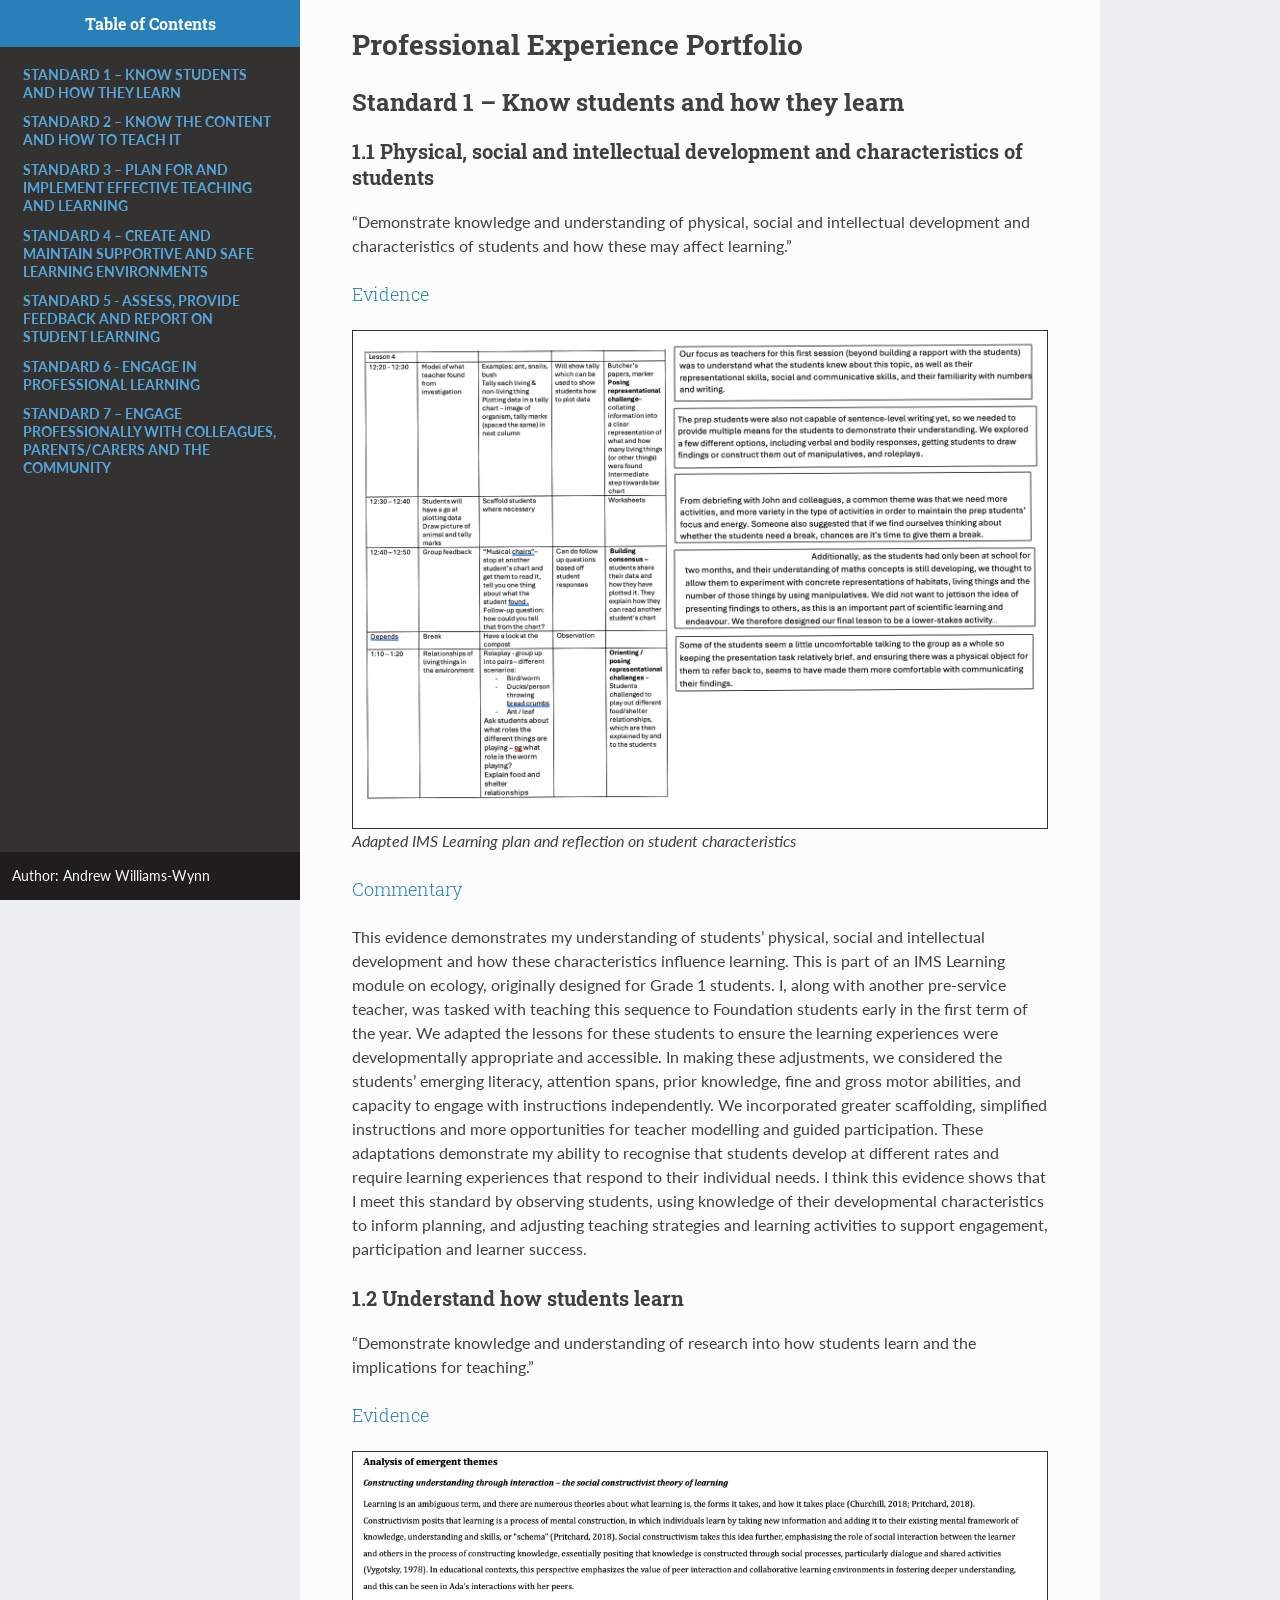
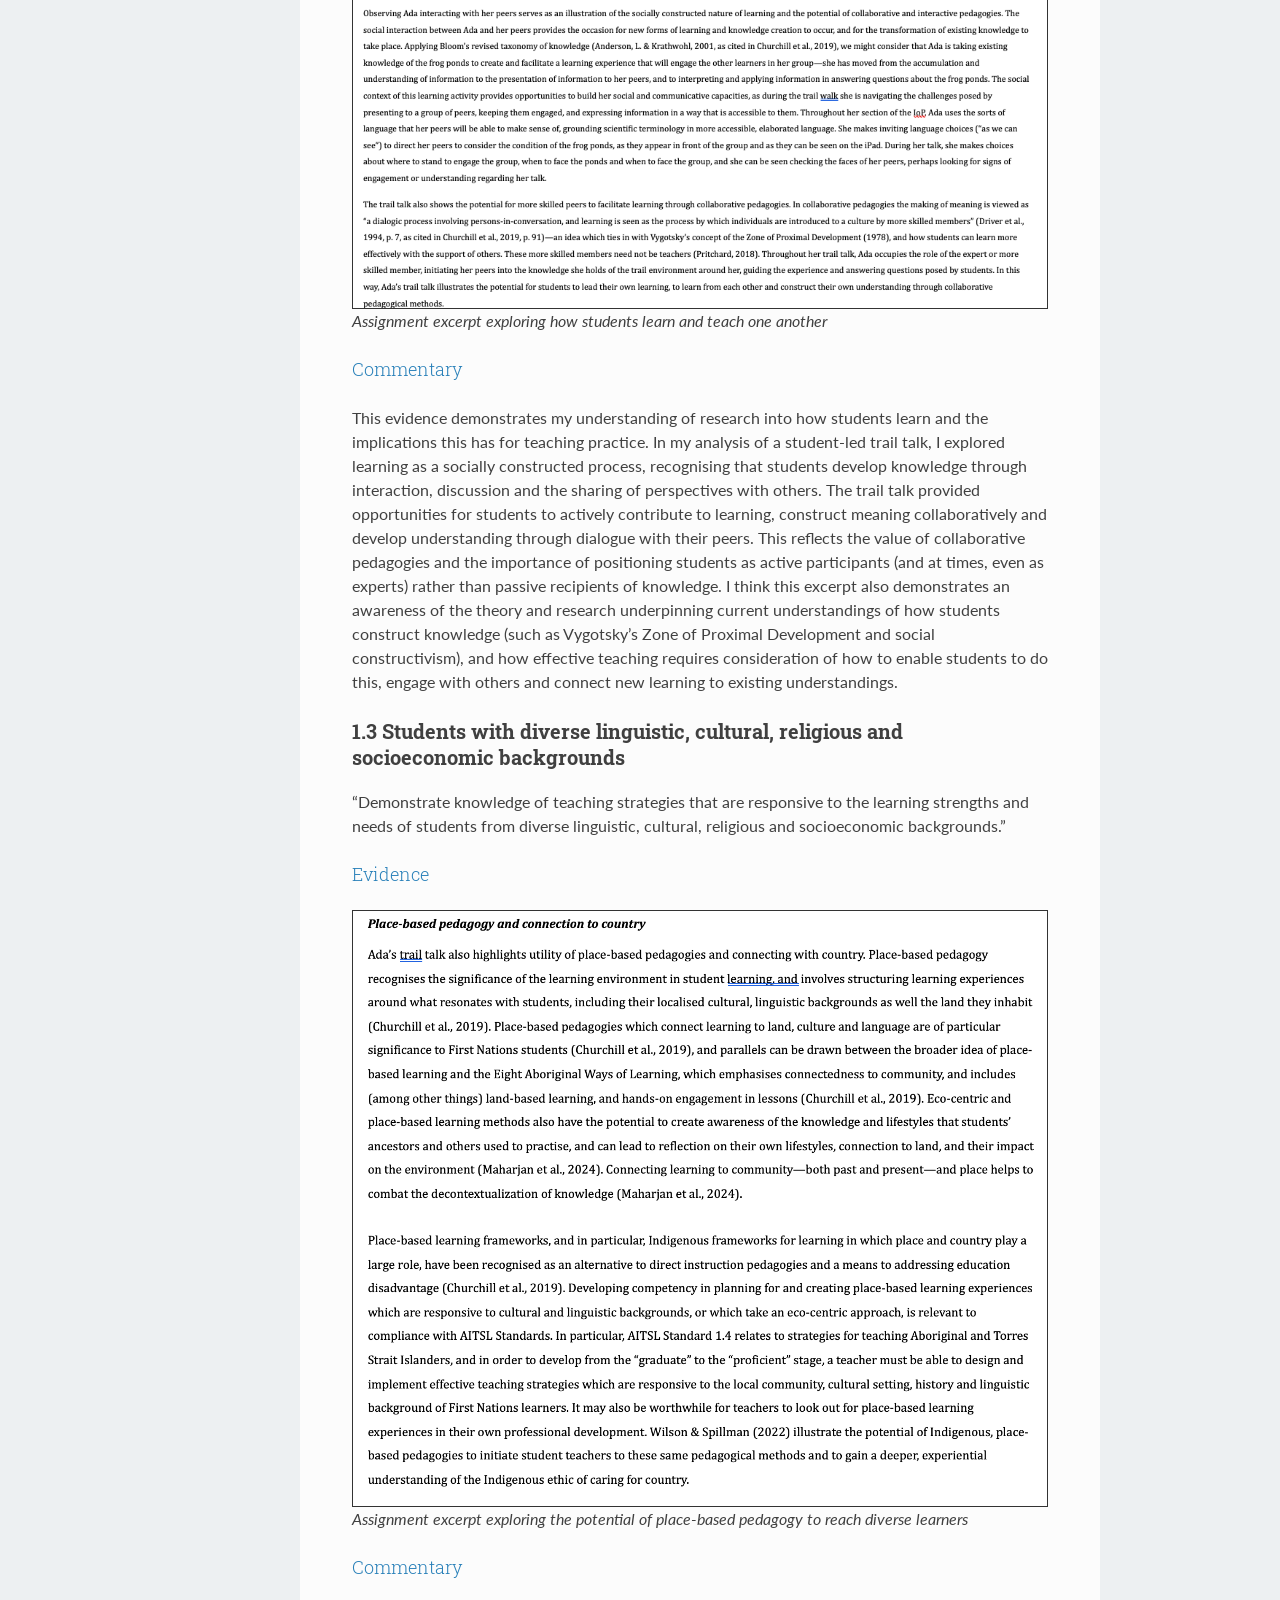
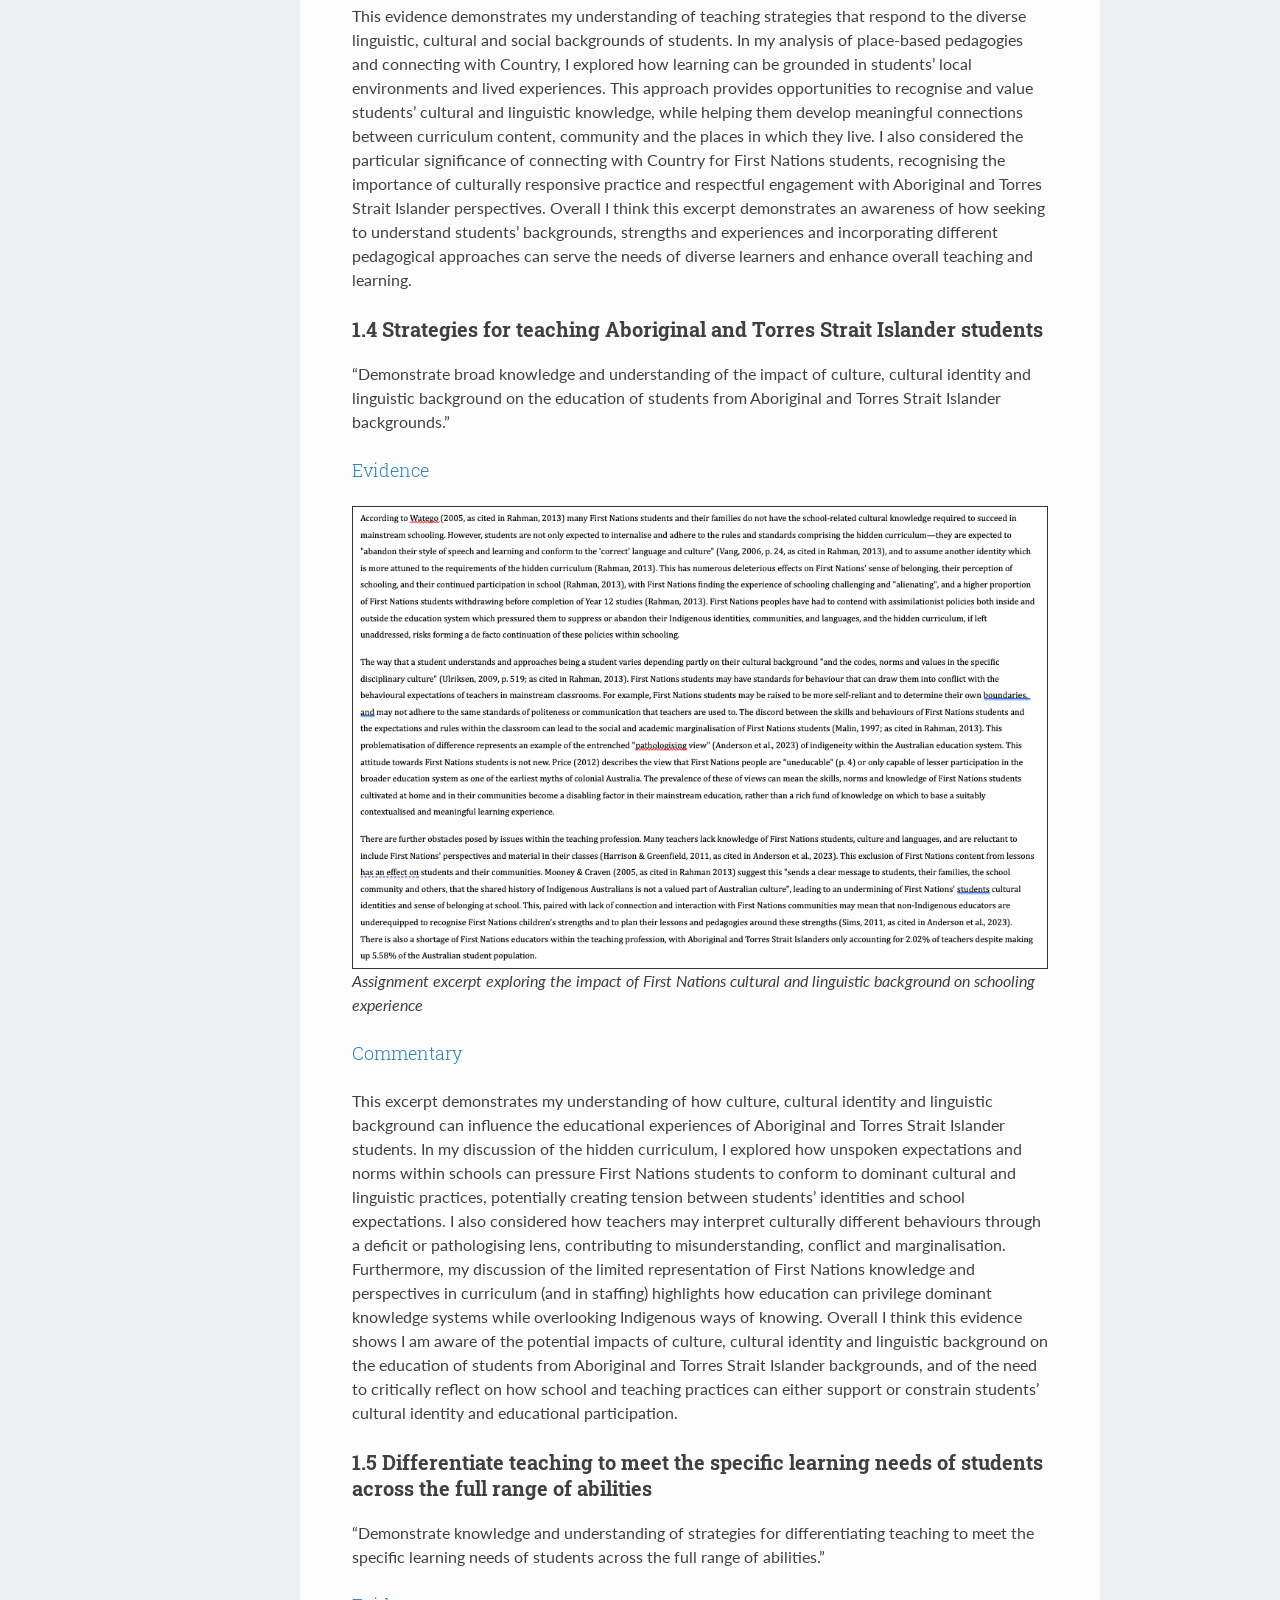
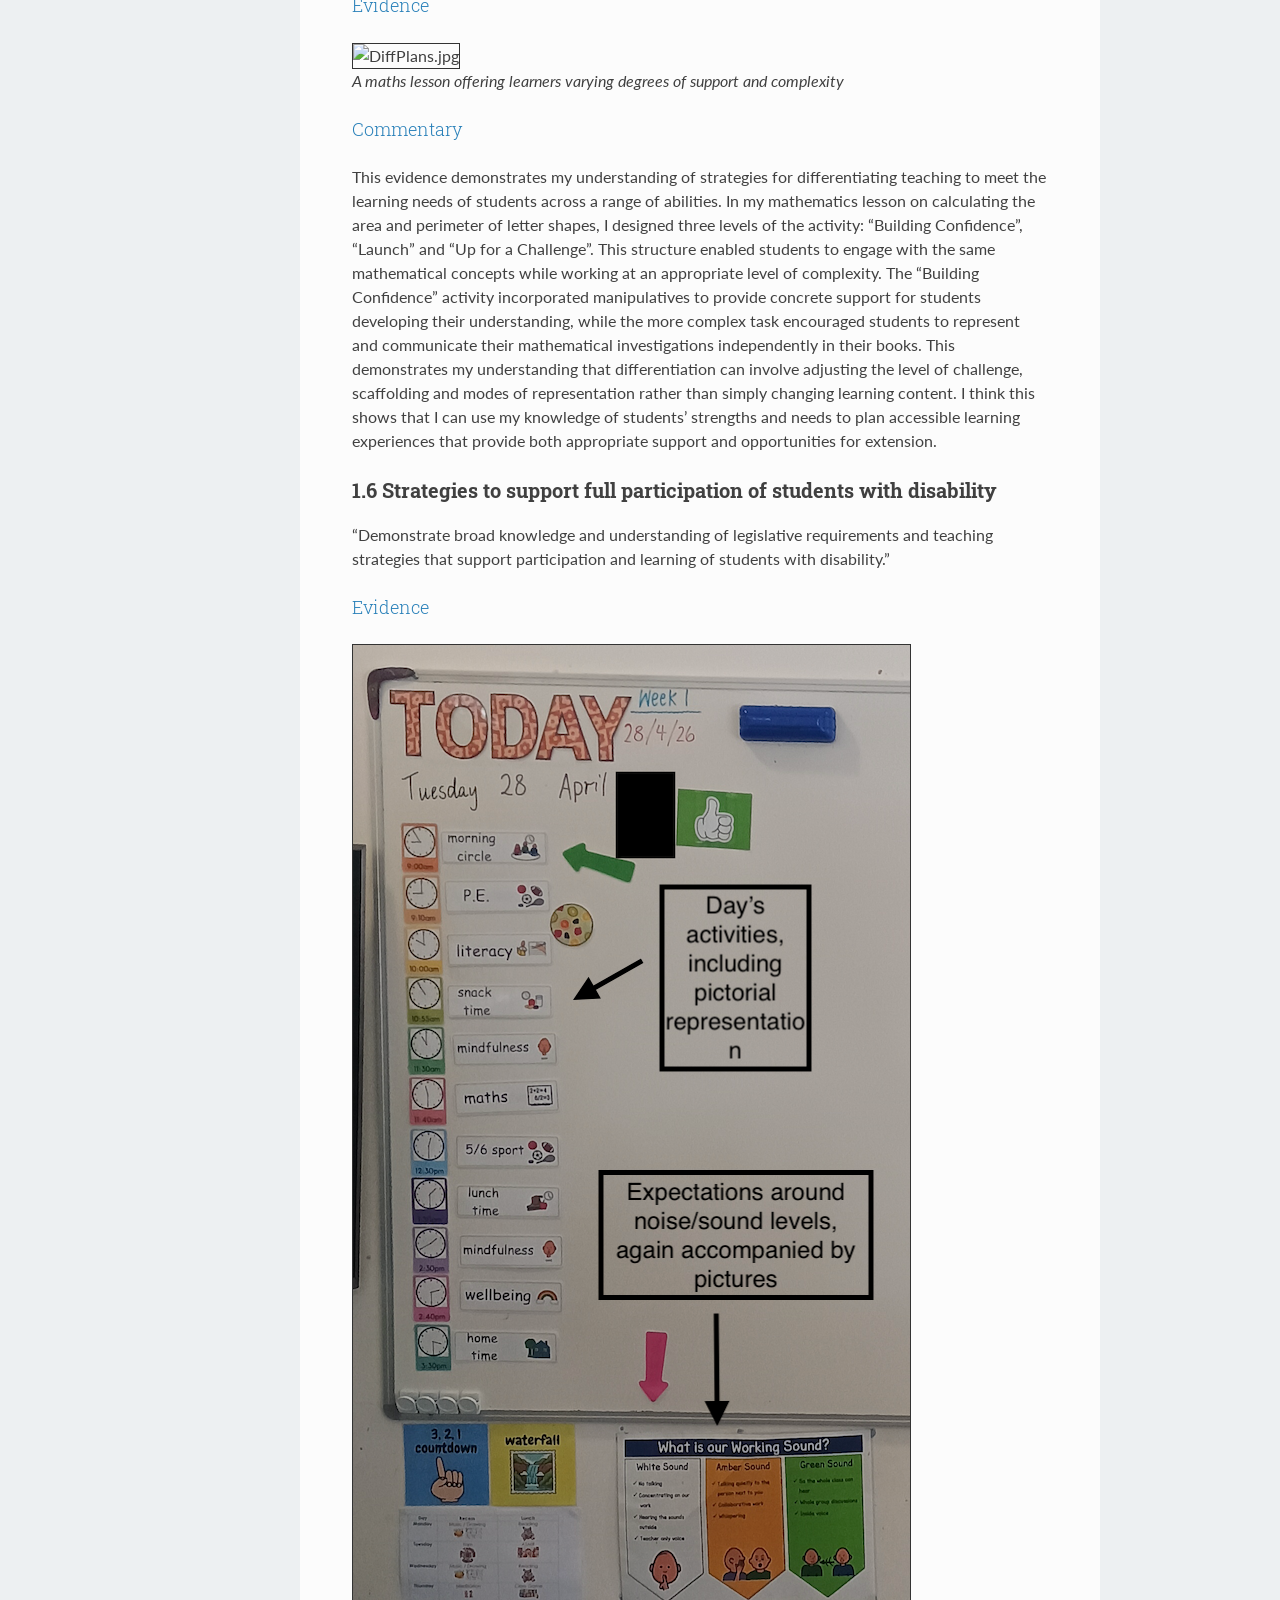
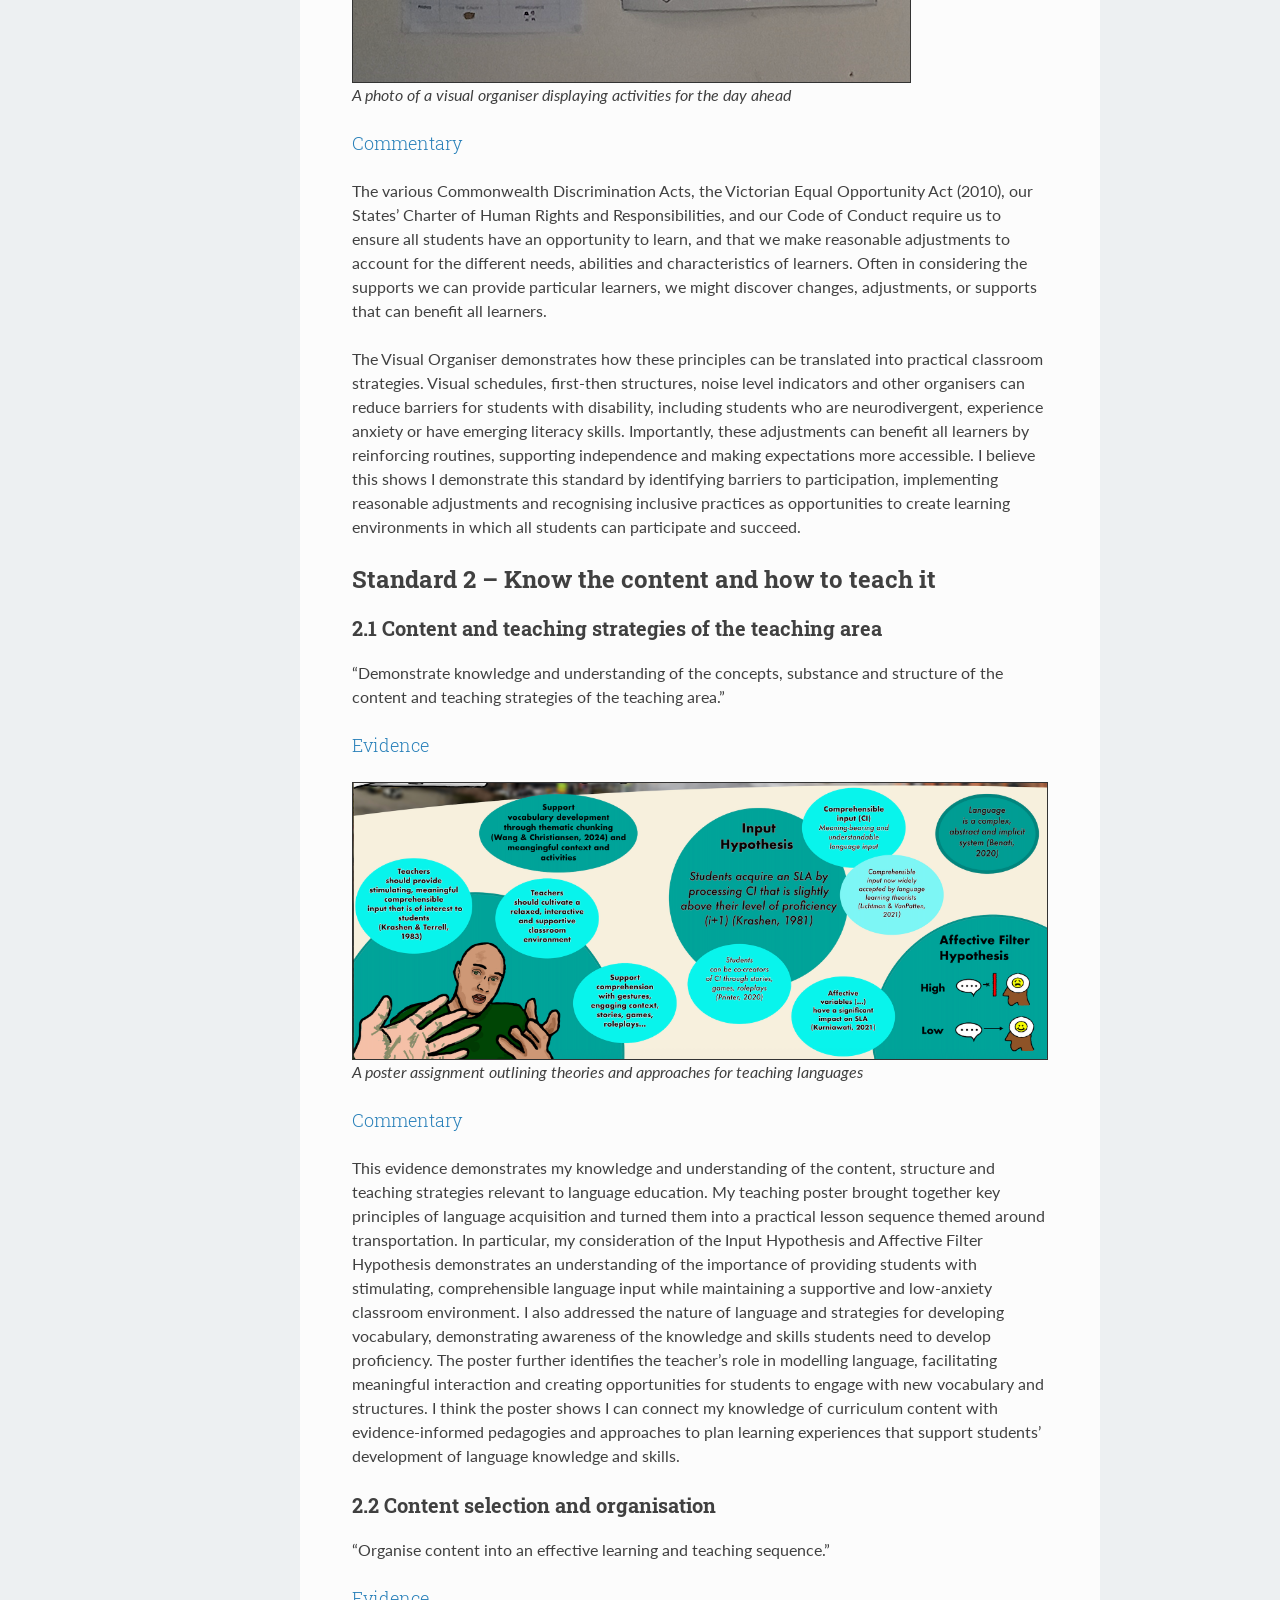
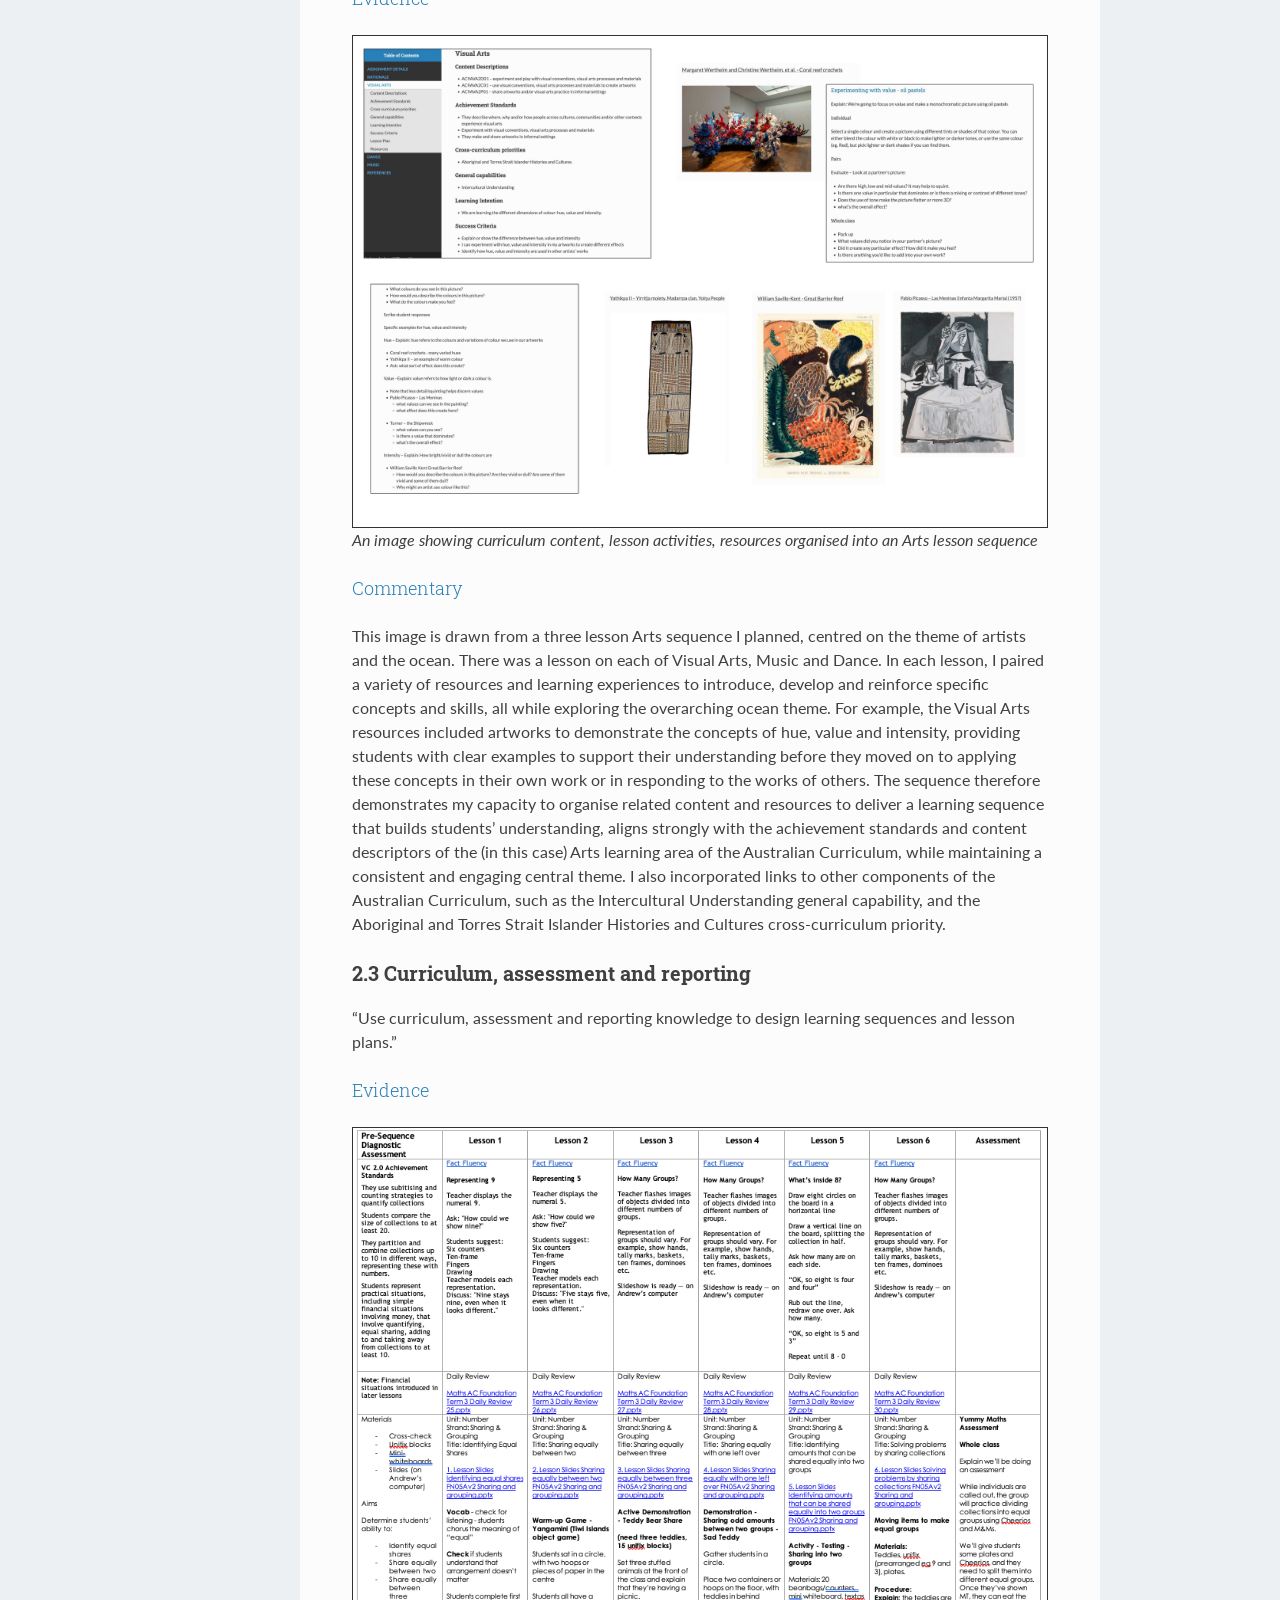
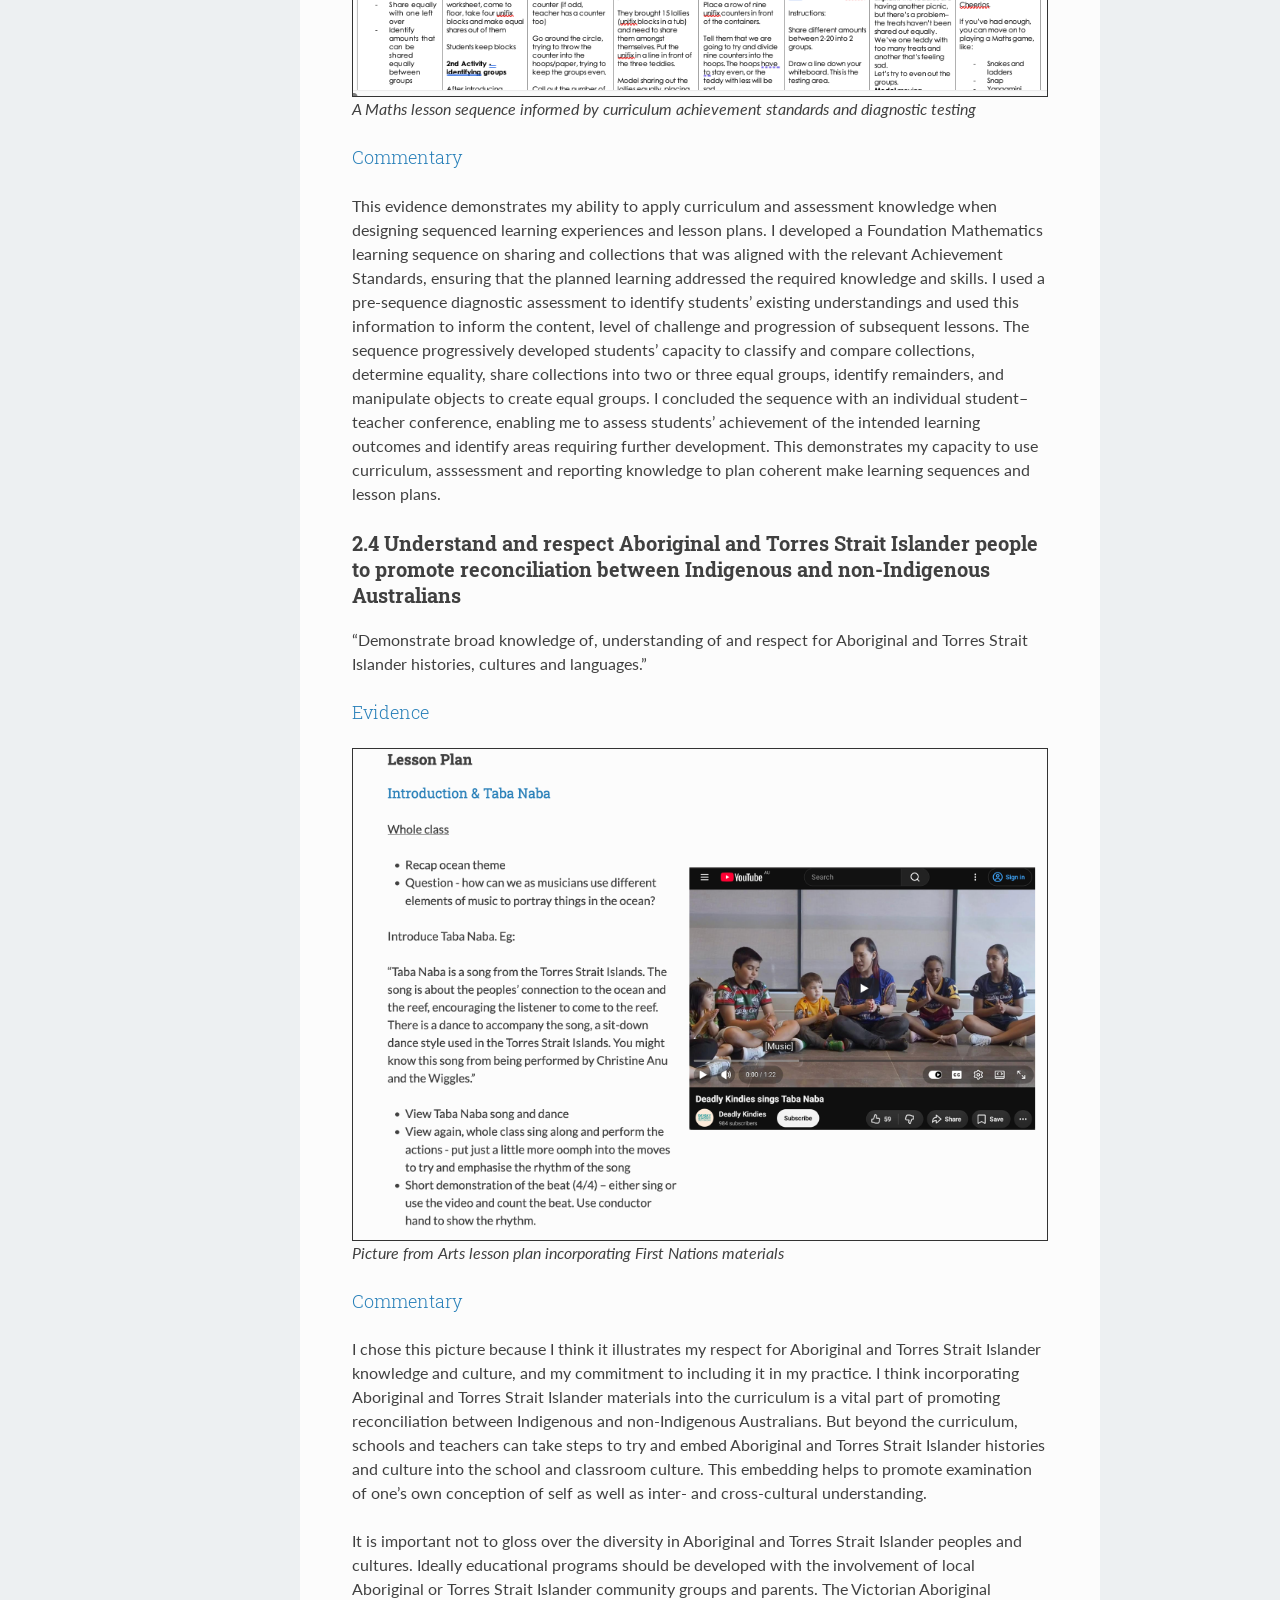
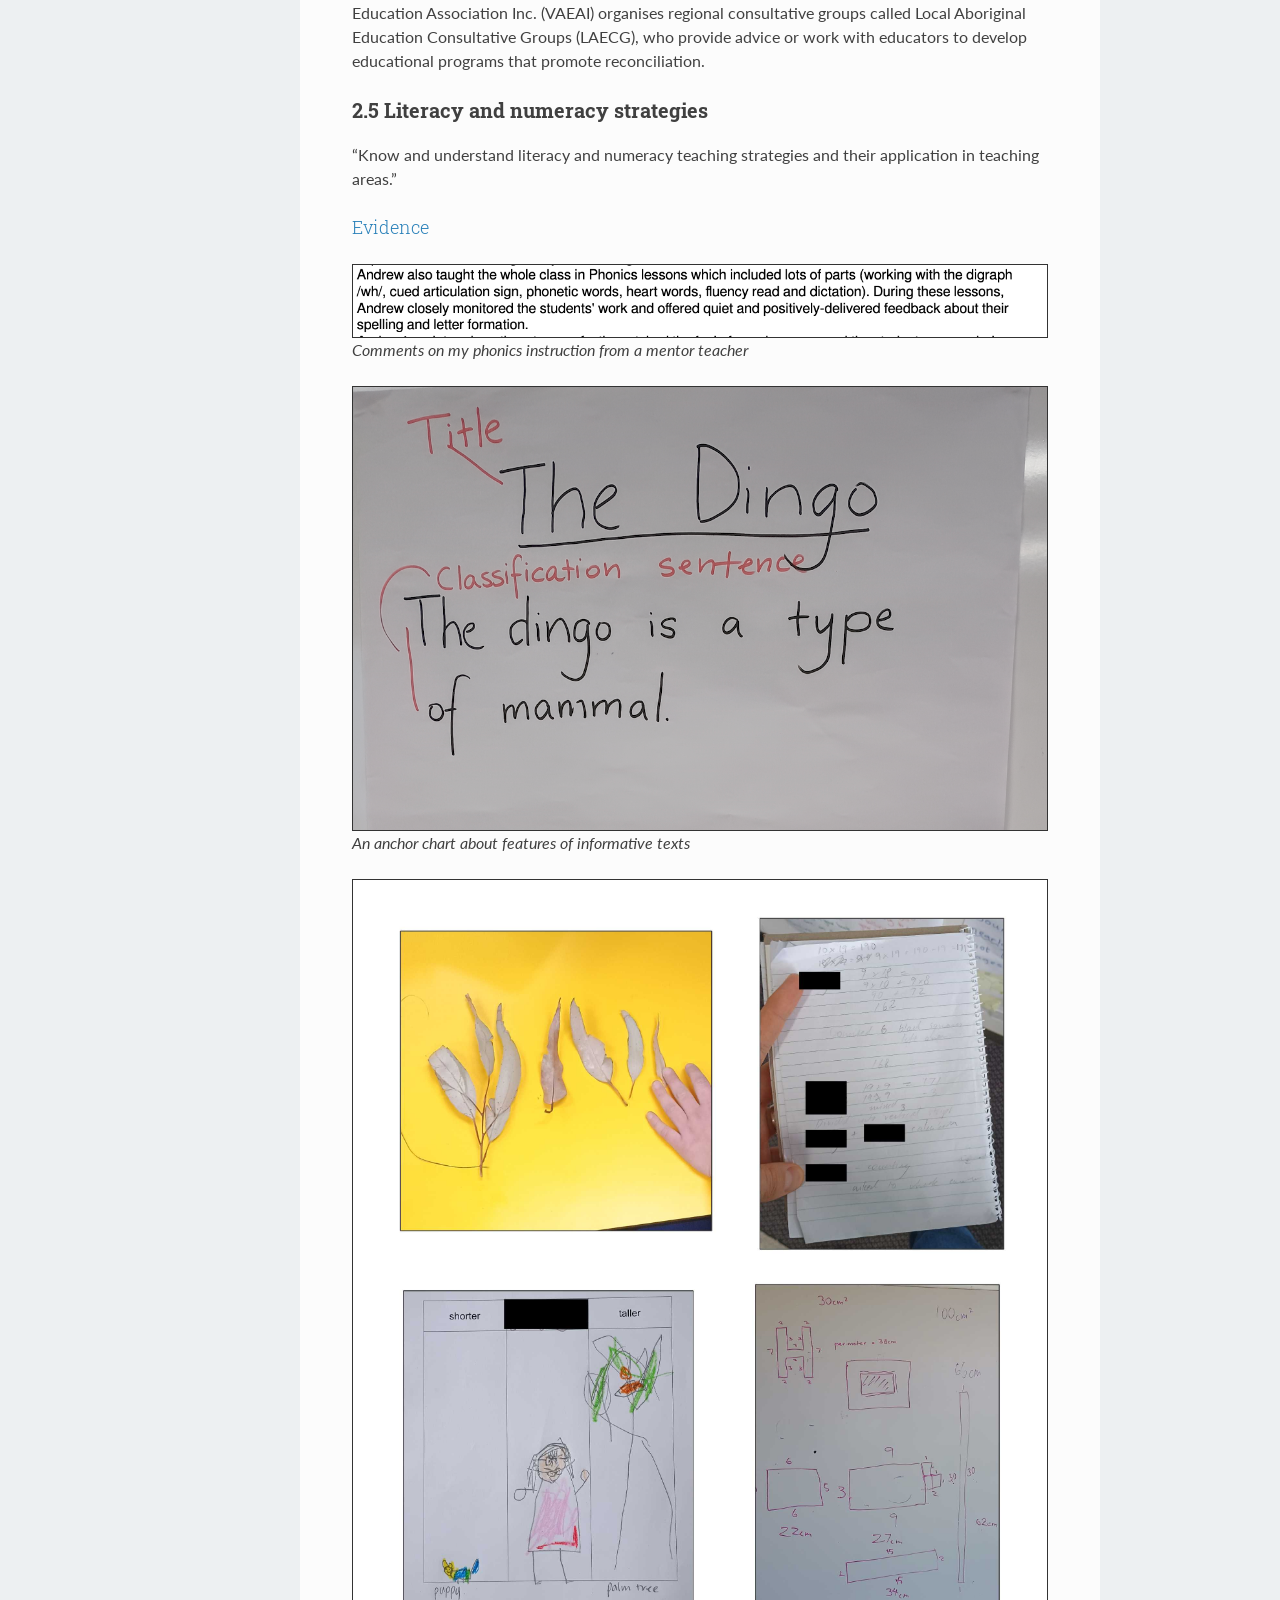
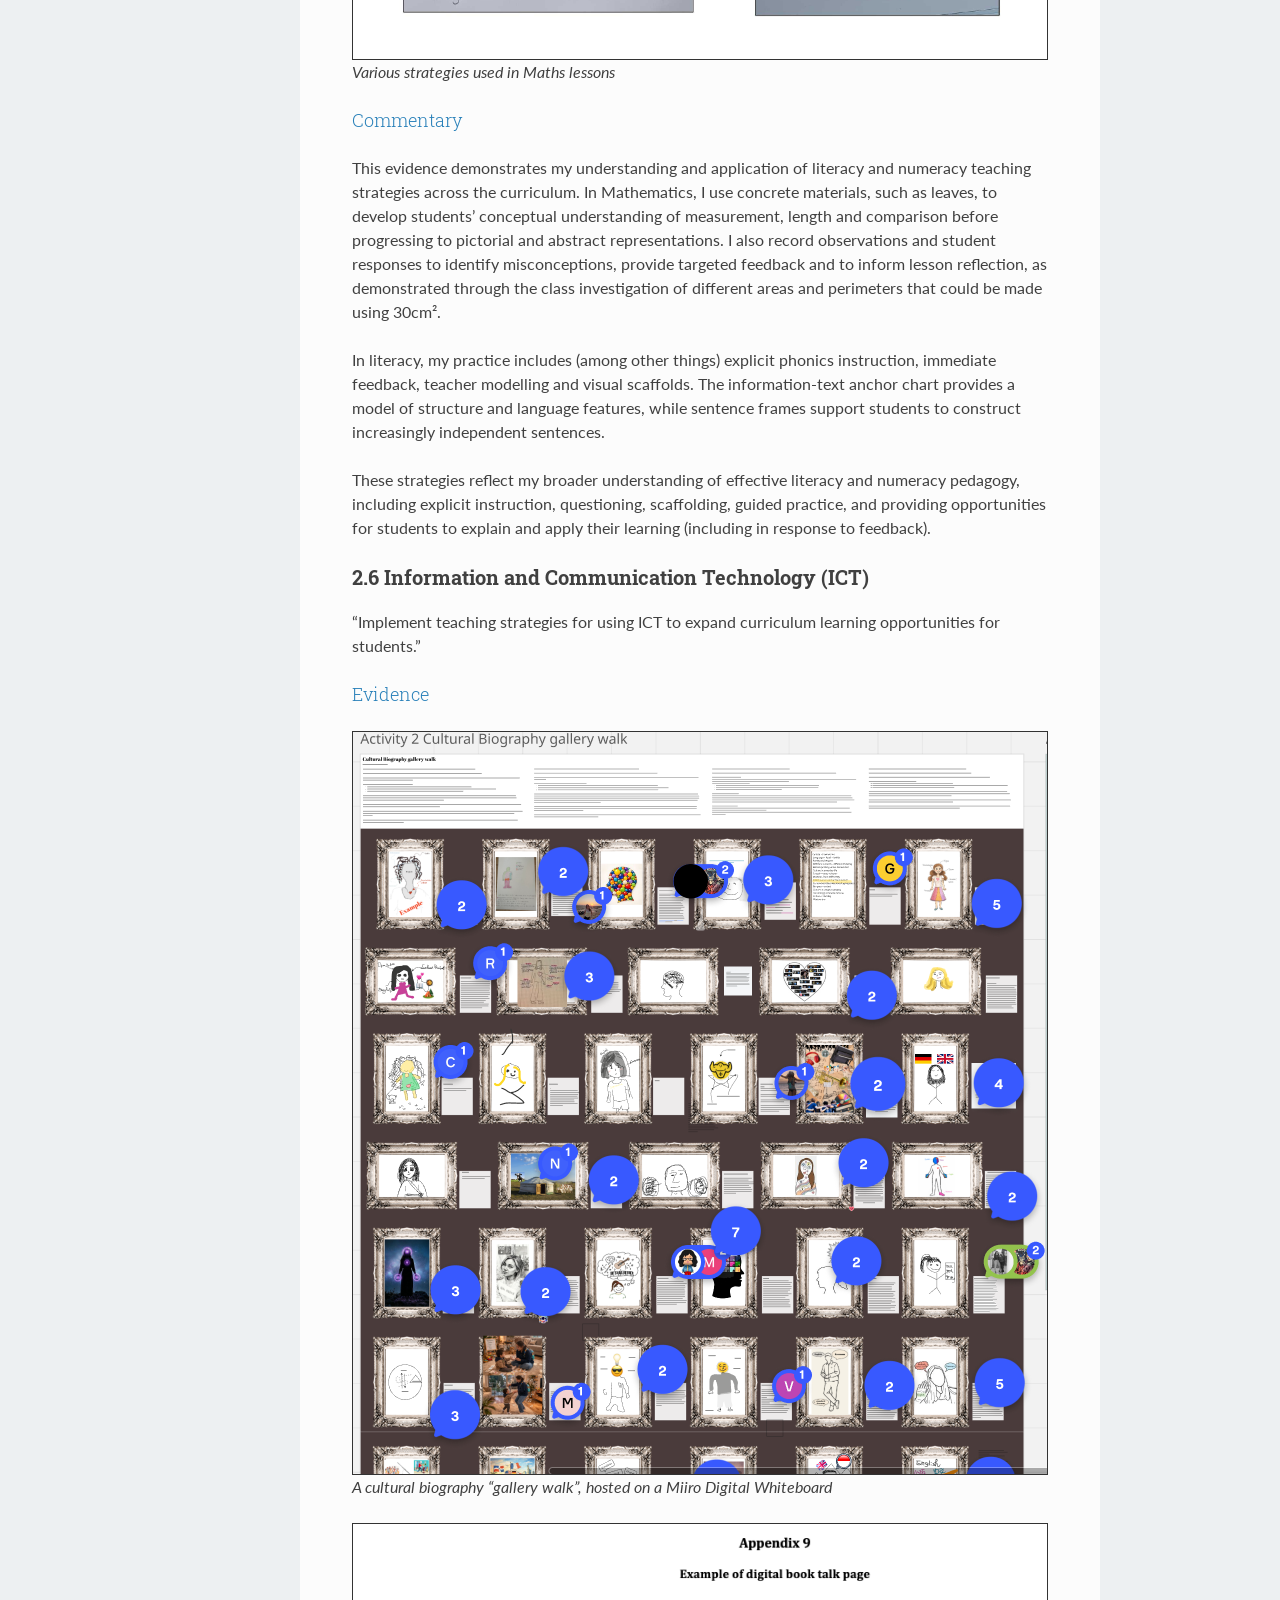
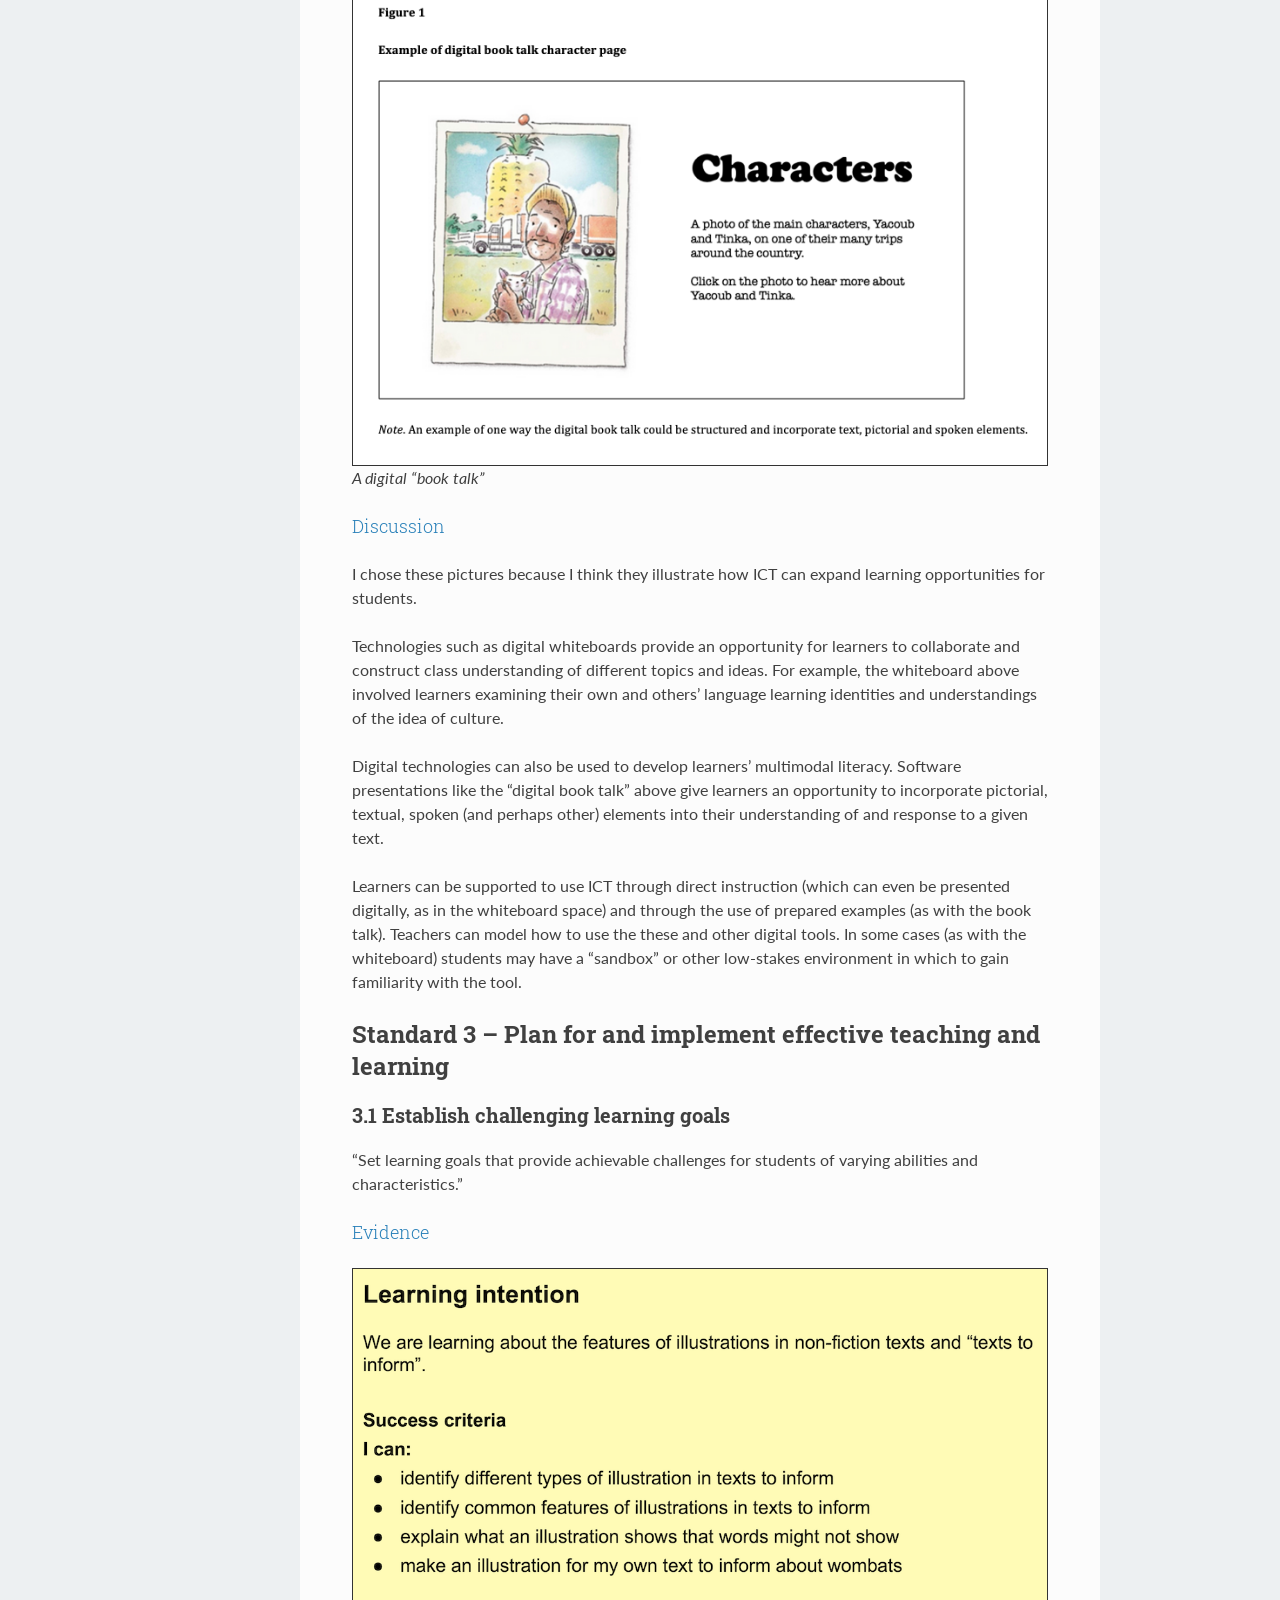
==== index.html @ 96b0fe31 "changed filename" ====
<?xml version="1.0" encoding="utf-8"?>
<!DOCTYPE html PUBLIC "-//W3C//DTD XHTML 1.0 Strict//EN"
"http://www.w3.org/TR/xhtml1/DTD/xhtml1-strict.dtd">
<html xmlns="http://www.w3.org/1999/xhtml" lang="en" xml:lang="en">
<head>
<meta http-equiv="Content-Type" content="text/html;charset=utf-8" />
<meta name="viewport" content="width=device-width, initial-scale=1" />
<title>Professional Experience Portfolio</title>
<meta name="author" content="Andrew Williams-Wynn" />
<meta name="generator" content="Org Mode" />
<link rel="stylesheet" type="text/css" href="src/readtheorg/css/htmlize.css"/>
<link rel="stylesheet" type="text/css" href="src/readtheorg/css/readtheorg.css"/>
<link rel="stylesheet" type="text/css" href="src/readtheorg/css/code-copy.css"/>
<link rel="stylesheet" type="text/css" href="src/readtheorg/css/search.css"/>
<script type="text/javascript" src="src/vendor/jquery/jquery.min.js"></script>
<script type="text/javascript" src="src/vendor/bootstrap/bootstrap.min.js"></script>
<script type="text/javascript" src="src/vendor/stickytableheaders/jquery.stickytableheaders.min.js"></script>
<script type="text/javascript" src="src/readtheorg/js/search.js"></script>
<script type="text/javascript" src="src/readtheorg/js/readtheorg.js"></script>
<script type="text/javascript" src="src/readtheorg/js/code-copy.js"></script>
<script type="text/javascript">disableSearch();</script>
</head>
<body>
<div id="content" class="content">
<h1 class="title">Professional Experience Portfolio</h1>
<div id="table-of-contents" role="doc-toc">
<h2>Table of Contents</h2>
<div id="text-table-of-contents" role="doc-toc">
<ul>
<li><a href="#orgc1bf83b">Standard 1 – Know students and how they learn</a>
<ul>
<li><a href="#org191ee2a">1.1 Physical, social and intellectual development and characteristics of students</a></li>
<li><a href="#org1967bbd">1.2 Understand how students learn</a></li>
<li><a href="#org00cbbbc">1.3 Students with diverse linguistic, cultural, religious and socioeconomic backgrounds</a></li>
<li><a href="#org1733e43">1.4 Strategies for teaching Aboriginal and Torres Strait Islander students</a></li>
<li><a href="#org6bfb6b2">1.5 Differentiate teaching to meet the specific learning needs of students across the full range of abilities</a></li>
<li><a href="#org41b0c42">1.6 Strategies to support full participation of students with disability</a></li>
</ul>
</li>
<li><a href="#orgf274f26">Standard 2 – Know the content and how to teach it</a>
<ul>
<li><a href="#org77b0dc2">2.1 Content and teaching strategies of the teaching area</a></li>
<li><a href="#orgd78985e">2.2 Content selection and organisation</a></li>
<li><a href="#org642834e">2.3 Curriculum, assessment and reporting</a></li>
<li><a href="#org9c82bce">2.4 Understand and respect Aboriginal and Torres Strait Islander people to promote reconciliation between Indigenous and non-Indigenous Australians</a></li>
<li><a href="#orgece99ea">2.5 Literacy and numeracy strategies</a></li>
<li><a href="#org8c730c0">2.6 Information and Communication Technology (ICT)</a></li>
</ul>
</li>
<li><a href="#org57d5982">Standard 3 – Plan for and implement effective teaching and learning</a>
<ul>
<li><a href="#org65e0a10">3.1 Establish challenging learning goals</a></li>
<li><a href="#orgfebe15e">3.2 Plan, structure and sequence learning programs</a></li>
<li><a href="#org8569492">3.3 Use teaching strategies</a></li>
<li><a href="#org0e9b5ae">3.4 Select and use resources</a></li>
<li><a href="#org3655163">3.5 Use Effective Classroom Communication</a></li>
<li><a href="#org79078f5">3.6 Evaluate and improve teaching programs</a></li>
<li><a href="#org9d0b3a8">3.7 Engage parents / carers in the educative process</a></li>
</ul>
</li>
<li><a href="#orga577773">Standard 4 – Create and maintain supportive and safe learning environments</a>
<ul>
<li><a href="#org94e39f7">4.1 Support student participation</a></li>
<li><a href="#orgd9459c2">4.2 Manage classroom activities</a></li>
<li><a href="#orga4c3611">4.3 Manage Challenging Behaviour</a></li>
<li><a href="#org1962571">4.4 Maintain Student Safety</a></li>
<li><a href="#org3228c6b">4.5 Use ICT safely, responsibly and ethically</a></li>
</ul>
</li>
<li><a href="#orgba0771a">Standard 5 - Assess, provide feedback and report on student learning</a>
<ul>
<li><a href="#orge1ee8bf">5.1 Assess student learning</a></li>
<li><a href="#org96547f2">5.2 Provide feedback to students on their learning</a></li>
<li><a href="#org478662a">5.3 Make consistent and comparable judgements</a></li>
<li><a href="#org5f740a4">5.4 Interpret student data</a></li>
<li><a href="#org3cdd815">5.5 Report on student achievement</a></li>
</ul>
</li>
<li><a href="#org833bcbb">Standard 6 - Engage in professional learning</a>
<ul>
<li><a href="#orga71918e">6.1 Identify and plan professional learning needs</a></li>
<li><a href="#org47d3413">6.2 Engage in professional learning and improve practice</a></li>
<li><a href="#org201cdc3">6.3 Engage with colleagues and improve practice</a></li>
<li><a href="#org3c7843a">6.4 Apply professional learning and improve student learning</a></li>
</ul>
</li>
<li><a href="#orgd3c313b">Standard 7 – Engage professionally with colleagues, parents/carers and the community</a>
<ul>
<li><a href="#orgbf3850f">7.1 Meet professional ethics and responsibilities</a></li>
<li><a href="#org35f4173">7.2 Comply with legislative, administrative and organisational requirements</a></li>
<li><a href="#org247369e">7.3 Engage with the parents/carers</a></li>
<li><a href="#orgede5545">7.4 Engage with professional teaching networks and broader communities</a></li>
</ul>
</li>
</ul>
</div>
</div>
<div id="outline-container-orgc1bf83b" class="outline-2">
<h2 id="orgc1bf83b">Standard 1 – Know students and how they learn</h2>
<div class="outline-text-2" id="text-orgc1bf83b">
</div>
<div id="outline-container-org191ee2a" class="outline-3">
<h3 id="org191ee2a">1.1 Physical, social and intellectual development and characteristics of students</h3>
<div class="outline-text-3" id="text-org191ee2a">
<p>
&ldquo;Demonstrate knowledge and understanding of physical, social and intellectual development and characteristics of students and how these may affect learning.&rdquo;
</p>
</div>
<div id="outline-container-org97ee41a" class="outline-4">
<h4 id="org97ee41a">Evidence</h4>
<div class="outline-text-4" id="text-org97ee41a">
<p>
<img src="./Assets/IMSLearning.png" alt="IMSLearning.png" /> <br />
<i>Adapted IMS Learning plan and reflection on student characteristics</i>
</p>
</div>
</div>
<div id="outline-container-org9db62d1" class="outline-4">
<h4 id="org9db62d1">Commentary</h4>
<div class="outline-text-4" id="text-org9db62d1">
<p>
This evidence demonstrates my understanding of students’ physical, social and intellectual development and how these characteristics influence learning. This is part of an IMS Learning module on ecology, originally designed for Grade 1 students. I, along with another pre-service teacher, was tasked with teaching this sequence to Foundation students early in the first term of the year. We adapted the lessons for these students to ensure the learning experiences were developmentally appropriate and accessible. In making these adjustments, we considered the students’ emerging literacy, attention spans, prior knowledge, fine and gross motor abilities, and capacity to engage with instructions independently. We incorporated greater scaffolding, simplified instructions and more opportunities for teacher modelling and guided participation. These adaptations demonstrate my ability to recognise that students develop at different rates and require learning experiences that respond to their individual needs. I think this evidence shows that I meet this standard by observing students, using knowledge of their developmental characteristics to inform planning, and adjusting teaching strategies and learning activities to support engagement, participation and learner success.
</p>
</div>
</div>
</div>
<div id="outline-container-org1967bbd" class="outline-3">
<h3 id="org1967bbd">1.2 Understand how students learn</h3>
<div class="outline-text-3" id="text-org1967bbd">
<p>
&ldquo;Demonstrate knowledge and understanding of research into how students learn and the implications for teaching.&rdquo;
</p>
</div>
<div id="outline-container-orgc4c9a0c" class="outline-4">
<h4 id="orgc4c9a0c">Evidence</h4>
<div class="outline-text-4" id="text-orgc4c9a0c">
<p>
<img src="./Assets/HowStudentsLearn2.png" alt="HowStudentsLearn2.png" /> <br />
<i>Assignment excerpt exploring how students learn and teach one another</i>
</p>
</div>
</div>
<div id="outline-container-org586df51" class="outline-4">
<h4 id="org586df51">Commentary</h4>
<div class="outline-text-4" id="text-org586df51">
<p>
This evidence demonstrates my understanding of research into how students learn and the implications this has for teaching practice. In my analysis of a student-led trail talk, I explored learning as a socially constructed process, recognising that students develop knowledge through interaction, discussion and the sharing of perspectives with others. The trail talk provided opportunities for students to actively contribute to learning, construct meaning collaboratively and develop understanding through dialogue with their peers. This reflects the value of collaborative pedagogies and the importance of positioning students as active participants (and at times, even as experts) rather than passive recipients of knowledge. I think this excerpt also demonstrates an awareness of the theory and research underpinning current understandings of how students construct knowledge (such as Vygotsky&rsquo;s Zone of Proximal Development and social constructivism), and how effective teaching requires consideration of how to enable students to do this, engage with others and connect new learning to existing understandings.
</p>
</div>
</div>
</div>
<div id="outline-container-org00cbbbc" class="outline-3">
<h3 id="org00cbbbc">1.3 Students with diverse linguistic, cultural, religious and socioeconomic backgrounds</h3>
<div class="outline-text-3" id="text-org00cbbbc">
<p>
&ldquo;Demonstrate knowledge of teaching strategies that are responsive to the learning strengths and needs of students from diverse linguistic, cultural, religious and socioeconomic backgrounds.&rdquo;
</p>
</div>
<div id="outline-container-org6e66144" class="outline-4">
<h4 id="org6e66144">Evidence</h4>
<div class="outline-text-4" id="text-org6e66144">
<p>
<img src="./Assets/PlaceBasedPedagogies.png" alt="PlaceBasedPedagogies.png" /> <br />
<i>Assignment excerpt exploring the potential of place-based pedagogy to reach diverse learners</i>
</p>
</div>
</div>
<div id="outline-container-org4e4384d" class="outline-4">
<h4 id="org4e4384d">Commentary</h4>
<div class="outline-text-4" id="text-org4e4384d">
<p>
This evidence demonstrates my understanding of teaching strategies that respond to the diverse linguistic, cultural and social backgrounds of students. In my analysis of place-based pedagogies and connecting with Country, I explored how learning can be grounded in students’ local environments and lived experiences. This approach provides opportunities to recognise and value students’ cultural and linguistic knowledge, while helping them develop meaningful connections between curriculum content, community and the places in which they live. I also considered the particular significance of connecting with Country for First Nations students, recognising the importance of culturally responsive practice and respectful engagement with Aboriginal and Torres Strait Islander perspectives. Overall I think this excerpt demonstrates an awareness of how seeking to understand students’ backgrounds, strengths and experiences and incorporating different pedagogical approaches can serve the needs of diverse learners and enhance overall teaching and learning. 
</p>
</div>
</div>
</div>
<div id="outline-container-org1733e43" class="outline-3">
<h3 id="org1733e43">1.4 Strategies for teaching Aboriginal and Torres Strait Islander students</h3>
<div class="outline-text-3" id="text-org1733e43">
<p>
&ldquo;Demonstrate broad knowledge and understanding of the impact of culture, cultural identity and linguistic background on the education of students from Aboriginal and Torres Strait Islander backgrounds.&rdquo;
</p>
</div>
<div id="outline-container-orge9cbb6f" class="outline-4">
<h4 id="orge9cbb6f">Evidence</h4>
<div class="outline-text-4" id="text-orge9cbb6f">
<p>
<img src="./Assets/ImpactOfCulturesHistories.png" alt="ImpactOfCulturesHistories.png" /> <br />
<i>Assignment excerpt exploring the impact of First Nations cultural and linguistic background on schooling experience</i>
</p>
</div>
</div>
<div id="outline-container-org904fdf3" class="outline-4">
<h4 id="org904fdf3">Commentary</h4>
<div class="outline-text-4" id="text-org904fdf3">
<p>
This excerpt demonstrates my understanding of how culture, cultural identity and linguistic background can influence the educational experiences of Aboriginal and Torres Strait Islander students. In my discussion of the hidden curriculum, I explored how unspoken expectations and norms within schools can pressure First Nations students to conform to dominant cultural and linguistic practices, potentially creating tension between students’ identities and school expectations. I also considered how teachers may interpret culturally different behaviours through a deficit or pathologising lens, contributing to misunderstanding, conflict and marginalisation. Furthermore, my discussion of the limited representation of First Nations knowledge and perspectives in curriculum (and in staffing) highlights how education can privilege dominant knowledge systems while overlooking Indigenous ways of knowing. Overall I think this evidence shows I am aware of the potential impacts of culture, cultural identity and linguistic background on the education of students from Aboriginal and Torres Strait Islander backgrounds, and of the need to critically reflect on how school and teaching practices can either support or constrain students’ cultural identity and educational participation.
</p>
</div>
</div>
</div>
<div id="outline-container-org6bfb6b2" class="outline-3">
<h3 id="org6bfb6b2">1.5 Differentiate teaching to meet the specific learning needs of students across the full range of abilities</h3>
<div class="outline-text-3" id="text-org6bfb6b2">
<p>
&ldquo;Demonstrate knowledge and understanding of strategies for differentiating teaching to meet the specific learning needs of students across the full range of abilities.&rdquo;
</p>
</div>
<div id="outline-container-org155e742" class="outline-4">
<h4 id="org155e742">Evidence</h4>
<div class="outline-text-4" id="text-org155e742">
<p>
<img src="./Placement2Images/Diff/DiffPlans.jpg" alt="DiffPlans.jpg" /> <br />
<i>A maths lesson offering learners varying degrees of support and complexity</i>
</p>
</div>
</div>
<div id="outline-container-orgd4af029" class="outline-4">
<h4 id="orgd4af029">Commentary</h4>
<div class="outline-text-4" id="text-orgd4af029">
<p>
This evidence demonstrates my understanding of strategies for differentiating teaching to meet the learning needs of students across a range of abilities. In my mathematics lesson on calculating the area and perimeter of letter shapes, I designed three levels of the activity: “Building Confidence”, “Launch” and “Up for a Challenge”. This structure enabled students to engage with the same mathematical concepts while working at an appropriate level of complexity. The “Building Confidence” activity incorporated manipulatives to provide concrete support for students developing their understanding, while the more complex task encouraged students to represent and communicate their mathematical investigations independently in their books. This demonstrates my understanding that differentiation can involve adjusting the level of challenge, scaffolding and modes of representation rather than simply changing learning content. I think this shows that I can use my knowledge of students’ strengths and needs to plan accessible learning experiences that provide both appropriate support and opportunities for extension.
</p>
</div>
</div>
</div>
<div id="outline-container-org41b0c42" class="outline-3">
<h3 id="org41b0c42">1.6 Strategies to support full participation of students with disability</h3>
<div class="outline-text-3" id="text-org41b0c42">
<p>
&ldquo;Demonstrate broad knowledge and understanding of legislative requirements and teaching strategies that support participation and learning of students with disability.&rdquo;
</p>
</div>
<div id="outline-container-orga2e6d6a" class="outline-4">
<h4 id="orga2e6d6a">Evidence</h4>
<div class="outline-text-4" id="text-orga2e6d6a">
<p>
<img src="./Assets/VisualOrganiser.png" alt="VisualOrganiser.png" /> <br />
<i>A photo of a visual organiser displaying activities for the day ahead</i>
</p>
</div>
</div>
<div id="outline-container-orge97118b" class="outline-4">
<h4 id="orge97118b">Commentary</h4>
<div class="outline-text-4" id="text-orge97118b">
<p>
The various Commonwealth Discrimination Acts, the Victorian Equal Opportunity Act (2010), our States&rsquo; Charter of Human Rights and Responsibilities, and our Code of Conduct require us to ensure all students have an opportunity to learn, and that we make reasonable adjustments to account for the different needs, abilities and characteristics of learners. Often in considering the supports we can provide particular learners, we might discover changes, adjustments, or supports that can benefit all learners.
</p>

<p>
The Visual Organiser demonstrates how these principles can be translated into practical classroom strategies. Visual schedules, first-then structures, noise level indicators and other organisers can reduce barriers for students with disability, including students who are neurodivergent, experience anxiety or have emerging literacy skills. Importantly, these adjustments can benefit all learners by reinforcing routines, supporting independence and making expectations more accessible. I believe this shows I demonstrate this standard by identifying barriers to participation, implementing reasonable adjustments and recognising inclusive practices as opportunities to create learning environments in which all students can participate and succeed.
</p>
</div>
</div>
</div>
</div>
<div id="outline-container-orgf274f26" class="outline-2">
<h2 id="orgf274f26">Standard 2 – Know the content and how to teach it</h2>
<div class="outline-text-2" id="text-orgf274f26">
</div>
<div id="outline-container-org77b0dc2" class="outline-3">
<h3 id="org77b0dc2">2.1 Content and teaching strategies of the teaching area</h3>
<div class="outline-text-3" id="text-org77b0dc2">
<p>
&ldquo;Demonstrate knowledge and understanding of the concepts, substance and structure of the content and teaching strategies of the teaching area.&rdquo;
</p>
</div>
<div id="outline-container-org0966241" class="outline-4">
<h4 id="org0966241">Evidence</h4>
<div class="outline-text-4" id="text-org0966241">
<p>
<img src="./Assets/KnowledgeSubjArea.png" alt="KnowledgeSubjArea.png" /> <br />
<i>A poster assignment outlining theories and approaches for teaching languages</i>
</p>
</div>
</div>
<div id="outline-container-orge237436" class="outline-4">
<h4 id="orge237436">Commentary</h4>
<div class="outline-text-4" id="text-orge237436">
<p>
This evidence demonstrates my knowledge and understanding of the content, structure and teaching strategies relevant to language education. My teaching poster brought together key principles of language acquisition and turned them into a practical lesson sequence themed around transportation. In particular, my consideration of the Input Hypothesis and Affective Filter Hypothesis demonstrates an understanding of the importance of providing students with stimulating, comprehensible language input while maintaining a supportive and low-anxiety classroom environment. I also addressed the nature of language and strategies for developing vocabulary, demonstrating awareness of the knowledge and skills students need to develop proficiency. The poster further identifies the teacher’s role in modelling language, facilitating meaningful interaction and creating opportunities for students to engage with new vocabulary and structures. I think the poster shows I can connect my knowledge of curriculum content with evidence-informed pedagogies and approaches to plan learning experiences that support students’ development of language knowledge and skills.
</p>
</div>
</div>
</div>
<div id="outline-container-orgd78985e" class="outline-3">
<h3 id="orgd78985e">2.2 Content selection and organisation</h3>
<div class="outline-text-3" id="text-orgd78985e">
<p>
&ldquo;Organise content into an effective learning and teaching sequence.&rdquo;
</p>
</div>
<div id="outline-container-orgd133f0e" class="outline-4">
<h4 id="orgd133f0e">Evidence</h4>
<div class="outline-text-4" id="text-orgd133f0e">
<p>
<img src="./Assets/OceanArtSequence2.jpg" alt="OceanArtSequence2.jpg" /> <br />
<i>An image showing curriculum content, lesson activities, resources organised into an Arts lesson sequence</i>
</p>
</div>
</div>
<div id="outline-container-org013523f" class="outline-4">
<h4 id="org013523f">Commentary</h4>
<div class="outline-text-4" id="text-org013523f">
<p>
This image is drawn from a three lesson Arts sequence I planned, centred on the theme of artists and the ocean. There was a lesson on each of Visual Arts, Music and Dance. In each lesson, I paired a variety of resources and learning experiences to introduce, develop and reinforce specific concepts and skills, all while exploring the overarching ocean theme. For example, the Visual Arts resources included artworks to demonstrate the concepts of hue, value and intensity, providing students with clear examples to support their understanding before they moved on to applying these concepts in their own work or in responding to the works of others. The sequence therefore demonstrates my capacity to organise related content and resources to deliver a learning sequence that builds students’ understanding, aligns strongly with the achievement standards and content descriptors of the (in this case) Arts learning area of the Australian Curriculum, while maintaining a consistent and engaging central theme. I also incorporated links to other components of the Australian Curriculum, such as the Intercultural Understanding general capability, and the Aboriginal and Torres Strait Islander Histories and Cultures cross-curriculum priority.
</p>
</div>
</div>
</div>
<div id="outline-container-org642834e" class="outline-3">
<h3 id="org642834e">2.3 Curriculum, assessment and reporting</h3>
<div class="outline-text-3" id="text-org642834e">
<p>
&ldquo;Use curriculum, assessment and reporting knowledge to design learning sequences and lesson plans.&rdquo;
</p>
</div>
<div id="outline-container-org724deda" class="outline-4">
<h4 id="org724deda">Evidence</h4>
<div class="outline-text-4" id="text-org724deda">
<p>
<img src="./Assets/MathsSequence.png" alt="MathsSequence.png" /> <br />
<i>A Maths lesson sequence informed by curriculum achievement standards and diagnostic testing</i>
</p>
</div>
</div>
<div id="outline-container-org6ff0634" class="outline-4">
<h4 id="org6ff0634">Commentary</h4>
<div class="outline-text-4" id="text-org6ff0634">
<p>
This evidence demonstrates my ability to apply curriculum and assessment knowledge when designing sequenced learning experiences and lesson plans. I developed a Foundation Mathematics learning sequence on sharing and collections that was aligned with the relevant Achievement Standards, ensuring that the planned learning addressed the required knowledge and skills. I used a pre-sequence diagnostic assessment to identify students’ existing understandings and used this information to inform the content, level of challenge and progression of subsequent lessons. The sequence progressively developed students’ capacity to classify and compare collections, determine equality, share collections into two or three equal groups, identify remainders, and manipulate objects to create equal groups. I concluded the sequence with an individual student–teacher conference, enabling me to assess students’ achievement of the intended learning outcomes and identify areas requiring further development. This demonstrates my capacity to use curriculum, asssessment and reporting knowledge to plan coherent make learning sequences and lesson plans.
</p>
</div>
</div>
</div>
<div id="outline-container-org9c82bce" class="outline-3">
<h3 id="org9c82bce">2.4 Understand and respect Aboriginal and Torres Strait Islander people to promote reconciliation between Indigenous and non-Indigenous Australians</h3>
<div class="outline-text-3" id="text-org9c82bce">
<p>
&ldquo;Demonstrate broad knowledge of, understanding of and respect for Aboriginal and Torres Strait Islander histories, cultures and languages.&rdquo;
</p>
</div>
<div id="outline-container-org8deac34" class="outline-4">
<h4 id="org8deac34">Evidence</h4>
<div class="outline-text-4" id="text-org8deac34">
<p>
<img src="./Assets/TabaNabaCropped.png" alt="TabaNabaCropped.png" /> <br />
<i>Picture from Arts lesson plan incorporating First Nations materials</i>
</p>
</div>
</div>
<div id="outline-container-org9e0a5f8" class="outline-4">
<h4 id="org9e0a5f8">Commentary</h4>
<div class="outline-text-4" id="text-org9e0a5f8">
<p>
I chose this picture because I think it illustrates my respect for Aboriginal and Torres Strait Islander knowledge and culture, and my commitment to including it in my practice. I think incorporating Aboriginal and Torres Strait Islander materials into the curriculum is a vital part of promoting reconciliation between Indigenous and non-Indigenous Australians. But beyond the curriculum, schools and teachers can take steps to try and embed Aboriginal and Torres Strait Islander histories and culture into the school and classroom culture. This embedding helps to promote examination of one&rsquo;s own conception of self as well as inter- and cross-cultural understanding.
</p>

<p>
It is important not to gloss over the diversity in Aboriginal and Torres Strait Islander peoples and cultures. Ideally educational programs should be developed with the involvement of local Aboriginal or Torres Strait Islander community groups and parents. The Victorian Aboriginal Education Association Inc. (VAEAI) organises regional consultative groups called Local Aboriginal Education Consultative Groups (LAECG), who provide advice or work with educators to develop educational programs that promote reconciliation. 
</p>
</div>
</div>
</div>
<div id="outline-container-orgece99ea" class="outline-3">
<h3 id="orgece99ea">2.5 Literacy and numeracy strategies</h3>
<div class="outline-text-3" id="text-orgece99ea">
<p>
&ldquo;Know and understand literacy and numeracy teaching strategies and their application in teaching areas.&rdquo;
</p>
</div>
<div id="outline-container-org987099e" class="outline-4">
<h4 id="org987099e">Evidence</h4>
<div class="outline-text-4" id="text-org987099e">
<p>
<img src="./Assets/Phonics.png" alt="Phonics.png" /> <br />
<i>Comments on my phonics instruction from a mentor teacher</i>
</p>

<p>
<img src="./Assets/InformationText.png" alt="InformationText.png" /> <br />
<i>An anchor chart about features of informative texts</i>
</p>

<p>
<img src="./Assets/MathsStrats.jpg" alt="MathsStrats.jpg" /> <br />
<i>Various strategies used in Maths lessons</i>
</p>
</div>
</div>
<div id="outline-container-org19a564d" class="outline-4">
<h4 id="org19a564d">Commentary</h4>
<div class="outline-text-4" id="text-org19a564d">
<p>
This evidence demonstrates my understanding and application of literacy and numeracy teaching strategies across the curriculum. In Mathematics, I use concrete materials, such as leaves, to develop students’ conceptual understanding of measurement, length and comparison before progressing to pictorial and abstract representations. I also record observations and student responses to identify misconceptions, provide targeted feedback and to inform lesson reflection, as demonstrated through the class investigation of different areas and perimeters that could be made using 30cm².
</p>

<p>
In literacy, my practice includes (among other things) explicit phonics instruction, immediate feedback, teacher modelling and visual scaffolds. The information-text anchor chart provides a model of structure and language features, while sentence frames support students to construct increasingly independent sentences.
</p>

<p>
These strategies reflect my broader understanding of effective literacy and numeracy pedagogy, including explicit instruction, questioning, scaffolding, guided practice, and providing opportunities for students to explain and apply their learning (including in response to feedback).
</p>
</div>
</div>
</div>
<div id="outline-container-org8c730c0" class="outline-3">
<h3 id="org8c730c0">2.6 Information and Communication Technology (ICT)</h3>
<div class="outline-text-3" id="text-org8c730c0">
<p>
&ldquo;Implement teaching strategies for using ICT to expand curriculum learning opportunities for students.&rdquo;
</p>
</div>
<div id="outline-container-orgce21738" class="outline-4">
<h4 id="orgce21738">Evidence</h4>
<div class="outline-text-4" id="text-orgce21738">
<p>
<img src="./Assets/COIL-identities.png" alt="COIL-identities.png" /> <br />
<i>A cultural biography &ldquo;gallery walk&rdquo;, hosted on a Miiro Digital Whiteboard</i>
</p>


<p>
<img src="./Assets/DigitalBookTalk.png" alt="DigitalBookTalk.png" /> <br />
<i>A digital &ldquo;book talk&rdquo;</i>
</p>
</div>
</div>
<div id="outline-container-org8761481" class="outline-4">
<h4 id="org8761481">Discussion</h4>
<div class="outline-text-4" id="text-org8761481">
<p>
I chose these pictures because I think they illustrate how ICT can expand learning opportunities for students.
</p>

<p>
Technologies such as digital whiteboards provide an opportunity for learners to collaborate and construct class understanding of different topics and ideas. For example, the whiteboard above involved learners examining their own and others&rsquo; language learning identities and understandings of the idea of culture.
</p>

<p>
Digital technologies can also be used to develop learners&rsquo; multimodal literacy. Software presentations like the &ldquo;digital book talk&rdquo; above give learners an opportunity to incorporate pictorial, textual, spoken (and perhaps other) elements into their understanding of and response to a given text. 
</p>

<p>
Learners can be supported to use ICT through direct instruction (which can even be presented digitally, as in the whiteboard space) and through the use of prepared examples (as with the book talk). Teachers can model how to use the these and other digital tools. In some cases (as with the whiteboard) students may have a &ldquo;sandbox&rdquo; or other low-stakes environment in which to gain familiarity with the tool.
</p>
</div>
</div>
</div>
</div>
<div id="outline-container-org57d5982" class="outline-2">
<h2 id="org57d5982">Standard 3 – Plan for and implement effective teaching and learning</h2>
<div class="outline-text-2" id="text-org57d5982">
</div>
<div id="outline-container-org65e0a10" class="outline-3">
<h3 id="org65e0a10">3.1 Establish challenging learning goals</h3>
<div class="outline-text-3" id="text-org65e0a10">
<p>
&ldquo;Set learning goals that provide achievable challenges for students of varying abilities and characteristics.&rdquo;
</p>
</div>
<div id="outline-container-org1831dc1" class="outline-4">
<h4 id="org1831dc1">Evidence</h4>
<div class="outline-text-4" id="text-org1831dc1">
<p>
<img src="./Assets/ChallengingLGcopy.png" alt="ChallengingLGcopy.png" /> <br />
<i>Learning Intention and Success Criteria for a session on information texts</i>
</p>
</div>
</div>
<div id="outline-container-org2f24f26" class="outline-4">
<h4 id="org2f24f26">Commentary</h4>
<div class="outline-text-4" id="text-org2f24f26">
<p>
This evidence demonstrates my ability to set learning goals that provide achievable challenges for students with varying abilities and characteristics. In my lesson on illustrations in non-fiction “texts to inform”, I established a clear learning intention supported by success criteria that progressively developed students’ understanding. Students were expected to identify different types of illustrations, recognise common features, explain how illustrations can communicate information that text may not, and apply this knowledge by creating an illustration for their own information text about wombats. These goals provide a progression from identifying and recognising to explaining and creating, allowing students to build knowledge before applying it independently. These goals also allow some degree of flexibility, meaning that students can address them in ways that suitably challenge them or provide an opportunity to demonstrate the depth of their understanding. For example, an illustration of a wombat can be more or less detailed, include features of a wombat&rsquo;s habitat, or include features such as labels.  
</p>
</div>
</div>
</div>
<div id="outline-container-orgfebe15e" class="outline-3">
<h3 id="orgfebe15e">3.2 Plan, structure and sequence learning programs</h3>
<div class="outline-text-3" id="text-orgfebe15e">
<p>
&ldquo;Plan lesson sequences using knowledge of student learning, content and effective teaching strategies.&rdquo;
</p>
</div>
<div id="outline-container-org1450303" class="outline-4">
<h4 id="org1450303">Evidence</h4>
<div class="outline-text-4" id="text-org1450303">

<div id="org404d2ed" class="figure">
<p><img src="./Assets/MathsSequence.png" alt="MathsSequence.png" />
</p>
</div>
</div>
</div>
<div id="outline-container-orgb40c798" class="outline-4">
<h4 id="orgb40c798">Commentary</h4>
<div class="outline-text-4" id="text-orgb40c798">
<p>
This evidence demonstrates my ability to plan coherent lesson sequences using knowledge of student learning, curriculum content and effective teaching strategies. My sequence on sharing and collections incorporated consistent components, including quick fact fluency, a daily review and a main lesson, providing Foundation students with opportunities to revisit prior learning before engaging with new content. The main lesson combined explicit teaching through slides with demonstrations using physical materials. For example, I used teddies at a “picnic” to model sharing treats equally, demonstrating myself before inviting students to participate in the demonstration. This approach connected abstract mathematical concepts to an engaging, familiar context while incorporating modelling, questioning and student participation.
</p>

<p>
I think this shows that I am capable of sequencing learning over the course of a unit and within a lesson, moving from review and explicit instruction towards supported and then independent application, and that to do this I select strategies that reflect students’ prior knowledge, interests and ways of learning.
</p>
</div>
</div>
</div>
<div id="outline-container-org8569492" class="outline-3">
<h3 id="org8569492">3.3 Use teaching strategies</h3>
<div class="outline-text-3" id="text-org8569492">
<p>
&ldquo;Include a range of teaching strategies.&rdquo;
</p>
</div>
<div id="outline-container-orgb4b5cf9" class="outline-4">
<h4 id="orgb4b5cf9">Evidence</h4>
<div class="outline-text-4" id="text-orgb4b5cf9">
<p>
<img src="./Assets/RangeTeachingStrategies.png" alt="RangeTeachingStrategies.png" /> <br />
<i>A Maths lesson runsheet showing a range of teaching strategies</i>
</p>
</div>
</div>
<div id="outline-container-org2ae51f1" class="outline-4">
<h4 id="org2ae51f1">Commentary</h4>
<div class="outline-text-4" id="text-org2ae51f1">
<p>
This evidence demonstrates my ability to employ a range of teaching strategies to support student learning. In my mathematics lesson on sharing and collections, I incorporated explicit teaching through slides alongside concrete demonstrations using materials such as Unifix blocks. This combination allowed students to encounter mathematical concepts through both visual representations and hands-on experiences. I also incorporated a warm-up game, based on a variation of Yangamini, to provide an interactive and engaging context for practising sharing. During the activity, I used questioning to prompt students to consider the number of objects in each group and encouraged them to respond chorally, providing opportunities for participation and immediate reinforcement of understanding. I recognise the value of varying instructional approaches to maintain engagement, support different ways of learning and provide multiple opportunities to develop understanding.
</p>
</div>
</div>
</div>
<div id="outline-container-org0e9b5ae" class="outline-3">
<h3 id="org0e9b5ae">3.4 Select and use resources</h3>
<div class="outline-text-3" id="text-org0e9b5ae">
<p>
&ldquo;Demonstrate knowledge of a range of resources, including ICT, that engage students in their learning.&rdquo;
</p>
</div>
<div id="outline-container-org8707787" class="outline-4">
<h4 id="org8707787">Evidence</h4>
<div class="outline-text-4" id="text-org8707787">
<p>
<img src="./Assets/Resources.jpg" alt="Resources.jpg" /> <br />
<i>A Behind the News video resource suitable for classroom use</i>
</p>
</div>
</div>
<div id="outline-container-orgfdb5b99" class="outline-4">
<h4 id="orgfdb5b99">Commentary</h4>
<div class="outline-text-4" id="text-orgfdb5b99">
<p>
This evidence demonstrates my ability to identify, evaluate and use a range of resources, including ICT, to engage students in meaningful learning. In my analysis of a Behind the News (BTN) video about Waves of Migration to Australia, I considered how digital media can support historical thinking by presenting content through an accessible and authentic format. I identified opportunities for students to critically engage with the resource and potentially use it as a model for producing their own videos, positioning ICT as a tool for creating and communicating knowledge rather than simply consuming information. Importantly, my analysis also considered potential concerns about the resource in relation to the Victorian framework for selecting learning resources, demonstrating that resource selection requires critical evaluation of suitability, accuracy and educational value. This is only one example of resource use&#x2013;other resources I have used include books, websites, videos, lesson plans or activities, excursion sites, incursions, and so on.  
</p>
</div>
</div>
</div>
<div id="outline-container-org3655163" class="outline-3">
<h3 id="org3655163">3.5 Use Effective Classroom Communication</h3>
<div class="outline-text-3" id="text-org3655163">
<p>
&ldquo;Demonstrate a range of verbal and non-verbal communication strategies to support student engagement.&rdquo;
</p>
</div>
<div id="outline-container-org35d2224" class="outline-4">
<h4 id="org35d2224">Evidence</h4>
<div class="outline-text-4" id="text-org35d2224">
<p>
<img src="./Assets/EffectiveComms.jpg" alt="EffectiveComms.jpg" /> <br />
<i>Examples of different methods for communicating with students</i>
</p>
</div>
</div>
<div id="outline-container-org79a8ae2" class="outline-4">
<h4 id="org79a8ae2">Commentary</h4>
<div class="outline-text-4" id="text-org79a8ae2">
<p>
This evidence demonstrates my ability to use a range of verbal and non-verbal communication strategies to support student engagement and understanding. In my lessons I plan for clear verbal explanations, talk-alouds, examples supported by gesture and movement, and cold-calling, including preparing students for questions so that the expectation of participation remained supportive. My use of a projector to demonstrate a worksheet and modelling an informative illustration on the whiteboard further demonstrates how visual communication can make instructions and processes explicit. I also used cued articulation to support students’ understanding of speech sounds through visual and physical cues. These strategies provide students with multiple ways to access information while maintaining their attention and participation, and I regularly incorporate various forms of questioning, gestures, modelling and other visual supports in my teaching practice. 
</p>
</div>
</div>
</div>
<div id="outline-container-org79078f5" class="outline-3">
<h3 id="org79078f5">3.6 Evaluate and improve teaching programs</h3>
<div class="outline-text-3" id="text-org79078f5">
<p>
&ldquo;Demonstrate broad knowledge of strategies that can be used to evaluate teaching programs to improve student learning.&rdquo;
</p>
</div>
<div id="outline-container-orgeb5ec18" class="outline-4">
<h4 id="orgeb5ec18">Evidence</h4>
<div class="outline-text-4" id="text-orgeb5ec18">
<p>
<img src="./Assets/Evaluate.png" alt="Evaluate.png" /> <br />
<i>Mentor commentary and assignment excerpts regarding evaluating teaching practice</i>
</p>
</div>
</div>
<div id="outline-container-orgade3ce1" class="outline-4">
<h4 id="orgade3ce1">Commentary</h4>
<div class="outline-text-4" id="text-orgade3ce1">
<p>
This evidence demonstrates my broad understanding of strategies for evaluating teaching programs and using evaluation to improve student learning. My assignments explore the role of Professional Learning Communities (PLCs) in collaboratively examining teaching practice, student data and learning outcomes to identify areas for improvement. I also discuss Mason’s Discipline of Noticing and Brookfield’s four lenses of critical reflection as frameworks for systematically examining teaching decisions and their impact on students. Feedback from my mentor teachers confirms my participation in PLC, all staff and School Improvement Team (SIT) meetings, providing opportunities to engage in collaborative evaluation and school-wide improvement processes. Other strategies I have considered include analysing student assessment data and work samples, seeking feedback from colleagues and students, classroom observation, reviewing lesson outcomes against intended learning, and engaging with professional literature and research. Together, this evidence demonstrates my capacity to evaluate teaching from multiple perspectives and to use evidence-based reflection to refine practice and improve student learning.
</p>
</div>
</div>
</div>
<div id="outline-container-org9d0b3a8" class="outline-3">
<h3 id="org9d0b3a8">3.7 Engage parents / carers in the educative process</h3>
<div class="outline-text-3" id="text-org9d0b3a8">
<p>
&ldquo;Describe a broad range of strategies for involving parents/carers in the educative process.&rdquo;
</p>
</div>
<div id="outline-container-org5ed64ab" class="outline-4">
<h4 id="org5ed64ab">Evidence</h4>
<div class="outline-text-4" id="text-org5ed64ab">
<p>
<img src="./Assets/Involving.png" alt="Involving.png" /> <br />
<i>Three different ways of involving parents and carers in students&rsquo; education</i>
</p>
</div>
</div>
<div id="outline-container-orgaa5b8fc" class="outline-4">
<h4 id="orgaa5b8fc">Commentary</h4>
<div class="outline-text-4" id="text-orgaa5b8fc">
<p>
I chose this image because it captures some of the strategies I encountered and used for involving parents and carers in the educative process.
</p>

<p>
The weekly newsletter provides families with regular information about classroom learning, helping them understand what students are learning and providing opportunities to discuss and reinforce learning at home.
</p>

<p>
The diorama was a take-home task for students, with background information and instructions provided to parents and carers, directly involving them in their child&rsquo;s learning about different types of environments and the construction of the diorama. The activity culminated in a presentation of student dioramas, in which parents and carers could visit the classroom.
</p>

<p>
The diary note is about the end-of-day yard duty, in which I and the other teachers would walk students down to the school drop-off area and chat with parents and carers. During these brief interactions we might note student achievements or positive behaviour at school, helping to keep families involved in their childs&rsquo; education and to build relationship with carers.
</p>

<p>
Beyond the strategies outlined here, a teacher could also try to incorporate family knowledge and experiences into learning programs, provide other opportunities to visit classrooms or attend open days, or design other learning experiences that culminate in students sharing their work with parents and carers (often a compelling audience for students).
</p>
</div>
</div>
</div>
</div>
<div id="outline-container-orga577773" class="outline-2">
<h2 id="orga577773">Standard 4 – Create and maintain supportive and safe learning environments</h2>
<div class="outline-text-2" id="text-orga577773">
</div>
<div id="outline-container-org94e39f7" class="outline-3">
<h3 id="org94e39f7">4.1 Support student participation</h3>
<div class="outline-text-3" id="text-org94e39f7">
<p>
&ldquo;Identify strategies to support inclusive student participation and engagement in classroom activities.&rdquo;
</p>
</div>
<div id="outline-container-orgfb836b9" class="outline-4">
<h4 id="orgfb836b9">Evidence</h4>
<div class="outline-text-4" id="text-orgfb836b9">
<p width="400px">
<img src="./Assets/TieredSupports.png" alt="TieredSupports.png" width="400px" /> <br />
<i>A range of supports for different students within the classroom</i>
</p>
</div>
</div>
<div id="outline-container-orgb3f6959" class="outline-4">
<h4 id="orgb3f6959">Commentary</h4>
<div class="outline-text-4" id="text-orgb3f6959">
<p>
This excerpt from planning document demonstrates my ability to identify strategies that support inclusive participation and engagement in classroom activities.
</p>

<p>
The planned “Tiered Supports” demonstrate an understanding that students may experience different barriers to accessing learning and participating successfully. Strategies such as assisting students to organise materials, providing First/Next/Then instructions, allowing movement breaks and giving advance notice of transition times are designed to reduce cognitive, organisational and behavioural demands while supporting students’ independence. Some of the supports are responsive to individual students rather than assuming that a single approach will meet the needs of the whole class, although some supports such as advance warning of transition times can assist everyone. 
</p>

<p>
Anticipating potential barriers and incorporating adjustments into lesson planning helps to create a classroom environment where students are more able to participate. As an inexperienced teacher, having these supports included in planning documents and runsheets makes inclusion easier to manage and helps to ensure that no-one in the classroom gets overlooked.
</p>

<p>
I should also note that I did not develop these supports alone&#x2013;they were planned in collaboration with my mentor teacher. I think this demonstrates that working collaboratively with others, in this case colleagues, is also an important strategy for identifying and planning to include diverse learners. 
</p>
</div>
</div>
</div>
<div id="outline-container-orgd9459c2" class="outline-3">
<h3 id="orgd9459c2">4.2 Manage classroom activities</h3>
<div class="outline-text-3" id="text-orgd9459c2">
<p>
&ldquo;Demonstrate the capacity to organise classroom activities and provide clear directions.&rdquo;
</p>
</div>
<div id="outline-container-org63a5a1c" class="outline-4">
<h4 id="org63a5a1c">Evidence</h4>
<div class="outline-text-4" id="text-org63a5a1c">
<p>
<img src="./Assets/ClassroomActivities.png" alt="ClassroomActivities.png" /> <br />
<i>An outline of classroom activities organised and managed in a given day</i>
</p>

<p>
<img src="./Assets/FeedbackManagement.png" alt="FeedbackManagement.png" /> <br />
<i>Feedback from another teacher about my management of a Maths lesson</i>
</p>
</div>
</div>
<div id="outline-container-org73d616e" class="outline-4">
<h4 id="org73d616e">Commentary</h4>
<div class="outline-text-4" id="text-org73d616e">
<p>
This evidence demonstrates my capacity to organise classroom activities, manage competing demands and provide clear directions. My diary entry shows the breadth of organisational responsibilities involved in a typical school day beyond just lessons, including welcoming and settling a new student, communicating the daily schedule, managing lessons and breaks, providing reminders and responding to behaviour. It demonstrates my ability to maintain an organised classroom environment while adapting to the (sometimes quite changeable) requirements of any given schoolday. Feedback from my supervising teacher further supports this, particularly in relation to my management of a mathematics lesson involving transitions between paired discussion, whole-class discussion and independent activities. I provided students with clear expectations and directions as they moved between these activities, helping to maintain engagement and minimise disruption. In other parts of my teaching I demonstrate this standard by planning routines, communicating instructions clearly, managing transitions effectively and monitoring student engagement to ensure classroom activities run smoothly.
</p>
</div>
</div>
</div>
<div id="outline-container-orga4c3611" class="outline-3">
<h3 id="orga4c3611">4.3 Manage Challenging Behaviour</h3>
<div class="outline-text-3" id="text-orga4c3611">
<p>
&ldquo;Demonstrate knowledge of practical approaches to manage challenging behaviour.&rdquo;
</p>
</div>
<div id="outline-container-orgefd3c68" class="outline-4">
<h4 id="orgefd3c68">Evidence</h4>
<div class="outline-text-4" id="text-orgefd3c68">
<p width="400px">
<img src="./Assets/BehaviourExpectations.jpg" alt="BehaviourExpectations.jpg" width="400px" /> <br />
<i>An anchor chart developed with students about what makes a calm classroom</i>
</p>

<p>
<img src="./Assets/CuesBehaviour.png" alt="CuesBehaviour.png" /> <br />
<i>A visual reminder of cues to redirect attention to the teacher</i>
</p>
</div>
</div>
<div id="outline-container-org6d76f66" class="outline-4">
<h4 id="org6d76f66">Commentary</h4>
<div class="outline-text-4" id="text-org6d76f66">
<p>
This evidence demonstrates my understanding of practical approaches to managing challenging behaviour and promoting a positive classroom environment. My anchor chart contrasts the characteristics of a calm, functional classroom with those of a dysfunctional classroom, helping to identify behaviours and classroom conditions that can either support or hinder learning. This demonstrates an understanding that effective behaviour management involves more than responding to challenging behaviour after it occurs. It also requires establishing clear expectations, routines and conditions that promote positive behaviour. By explicitly identifying what productive classroom behaviour looks like, I can communicate expectations clearly and help students develop an understanding of appropriate participation.
</p>

<p>
More broadly, I demonstrate this standard by using proactive and consistent behaviour management strategies, building positive relationships with students and responding to behaviour calmly and fairly. Strategies for pre-empting and handling minor behavioural issues include things like proximity and positioning, non-verbal and verbal cues (eg. &ldquo;Hands on top&rdquo;, countdowns or &ldquo;waterfall&rdquo;), positive redirection, and reinforcement of expected behaviours. 
</p>
</div>
</div>
</div>
<div id="outline-container-org1962571" class="outline-3">
<h3 id="org1962571">4.4 Maintain Student Safety</h3>
<div class="outline-text-3" id="text-org1962571">
<p>
&ldquo;Describe strategies that support students’ wellbeing and safety working within school and/or system, curriculum and legislative requirements.&rdquo;
</p>
</div>
<div id="outline-container-orgbe85ce5" class="outline-4">
<h4 id="orgbe85ce5">Evidence</h4>
<div class="outline-text-4" id="text-orgbe85ce5">
<p>
<img src="./Assets/HeftingSafety.png" alt="HeftingSafety.png" /> <br />
<i>A blurb on how to heft objects safely</i>
</p>

<p>
<img src="./Assets/WITS.png" alt="WITS.png" /> <br />
<i>A poster showing strategies for handling problems at home and at school</i>
</p>
</div>
</div>
<div id="outline-container-orga7f4a01" class="outline-4">
<h4 id="orga7f4a01">Commentary</h4>
<div class="outline-text-4" id="text-orga7f4a01">
<p>
As part of a mathematics lesson involving hefting, I included explicit safety guidance to ensure students understood how to handle materials safely and participate without unnecessary risk. This demonstrates that safety considerations are embedded within my lesson planning rather than treated as an afterthought. I consider physical, social and emotional safety when planning learning experiences, including identifying potential hazards. This extends to assessing the suitability of resources.
</p>

<p>
I also explicitly teach safe behaviours and strategies for resolving problems involving different situations and different degrees of seriousness. The WITS framework was something I taught students, supported by examples of actual class or schoolyard issues or from imagined scenarios. More generally, I support student wellbeing by establishing clear routines, expectations and boundaries, supervising students, and creating an environment where students feel respected and comfortable seeking help. I take all these steps in light of my responsibility to follow school policies, curriculum requirements and relevant legislation relating to student safety, wellbeing and my duty of care as a teacher. 
</p>
</div>
</div>
</div>
<div id="outline-container-org3228c6b" class="outline-3">
<h3 id="org3228c6b">4.5 Use ICT safely, responsibly and ethically</h3>
<div class="outline-text-3" id="text-org3228c6b">
<p>
&ldquo;Demonstrate an understanding of the relevant issues and the strategies available to support the safe, responsible and ethical use of ICT in learning and teaching.&rdquo;
</p>
</div>
<div id="outline-container-org6967a3d" class="outline-4">
<h4 id="org6967a3d">Evidence</h4>
<div class="outline-text-4" id="text-org6967a3d">
<p>
<img src="./Assets/ScreenCity.png" alt="ScreenCity.png" /> <br />
<i>A video resource about navigating content and contact risks online</i>
</p>

<p>
<img src="./Assets/ScreenUse.png" alt="ScreenUse.png" /> <br />
<i>A supportive response framework around managing screen time</i>
</p>
</div>
</div>
<div id="outline-container-orga845ba9" class="outline-4">
<h4 id="orga845ba9">Discussion</h4>
<div class="outline-text-4" id="text-orga845ba9">
<p>
In addition to the beneficial potential of digital technologies and online spaces, educators must have an understanding of the associated risks. eSmart provides a typology of risk known as the &ldquo;4C&rdquo;s, comprising &ldquo;Content (what they see), Contact (who they interact with), Conduct (how they behave), and Compulsion (how they manage screen use)&rdquo;. 
</p>

<p>
One strategy is to relate online risks to situations students are more familiar with, such as family outings, or playground interactions. The screenshot above is from a resource I showed to the class about content and contact risks. Through song, it likens digital content to exploring a city, encouraging students to acknowledge that &ldquo;not everything is for me&rdquo; and to seek the support of trusted adults for help navigating the space.
</p>

<p>
This video was embedded in another live video resource that alluded to a Moose character&rsquo;s overuse of their device, which was discussed with the class. For managing screen usage, a supportive response framework such as the &ldquo;Notice - Name - Normalise - Plan&rdquo; framework (also from eSmart) can encourage learners to reflect on and device usage without feeling shamed. I modelled this with reference to the Moose character.
</p>
</div>
</div>
</div>
</div>
<div id="outline-container-orgba0771a" class="outline-2">
<h2 id="orgba0771a">Standard 5 - Assess, provide feedback and report on student learning</h2>
<div class="outline-text-2" id="text-orgba0771a">
</div>
<div id="outline-container-orge1ee8bf" class="outline-3">
<h3 id="orge1ee8bf">5.1 Assess student learning</h3>
<div class="outline-text-3" id="text-orge1ee8bf">
<p>
&ldquo;Demonstrate understanding of assessment strategies, including informal and formal, diagnostic, formative and summative approaches to assess student learning.&rdquo;
</p>
</div>
<div id="outline-container-org4ea8654" class="outline-4">
<h4 id="org4ea8654">Evidence</h4>
<div class="outline-text-4" id="text-org4ea8654">
<p width="500px">
<img src="./Assets/MathsAssessmentTracker.png" alt="MathsAssessmentTracker.png" width="500px" /> <br />
<i>Diagnostic testing of students for Maths lesson sequence</i>
</p>

<p width="300px">
<img src="./Assets/MathsAssessmentTracker2.png" alt="MathsAssessmentTracker2.png" width="300px" /> <br />
<i>Data from student achievement recorded during Maths lesson sequence</i>
</p>

<p>
<img src="./Assets/DiagnosticAssessmentRedacted.png" alt="DiagnosticAssessmentRedacted.png" /> <br />
<i>Diagnostic assessment of students&rsquo; knowledge of living and non-living things</i>
</p>
</div>
</div>
<div id="outline-container-org9293460" class="outline-4">
<h4 id="org9293460">Commentary</h4>
<div class="outline-text-4" id="text-org9293460">
<p>
This evidence demonstrates my understanding and application of a range of assessment strategies to monitor and evaluate student learning. The assessment tracker incorporates results from a whole-class diagnostic assessment, providing information about students’ prior knowledge and informing subsequent planning. It also records evidence gathered through informal formative assessment, including observations of student work, worksheets and brief discussions, which I documented through a cross-check before entering the results into the tracker. The analysis of student drawings shows how diagnostic assessment information can be intrepreted gain insight into students&rsquo; pre-existing knowledge about a subject.
</p>

<p>
I think this demonstrates my understanding of the different types of assessment. Diagnostic assessment is used to establish students’ existing knowledge and identify learning needs, while formative assessment occurs throughout teaching to monitor progress and provide information that can inform instruction and support student learning. Summative assessment evaluates learning at the conclusion of a sequence or unit against intended outcomes. The trackers and analysis demonstrate my capacity to collect, record and use these different types of assessment evidence to develop an informed understanding of student learning.
</p>
</div>
</div>
</div>
<div id="outline-container-org96547f2" class="outline-3">
<h3 id="org96547f2">5.2 Provide feedback to students on their learning</h3>
<div class="outline-text-3" id="text-org96547f2">
<p>
&ldquo;Demonstrate an understanding of the purpose of providing timely and appropriate feedback to students about their learning.&rdquo;
</p>
</div>
<div id="outline-container-org79ad573" class="outline-4">
<h4 id="org79ad573">Evidence</h4>
<div class="outline-text-4" id="text-org79ad573">
<p>
<img src="./Assets/FeedbackEvidence.png" alt="FeedbackEvidence.png" /> <br />
<i>Feedback improvement exercise, assignment excerpt and infographic</i>
</p>
</div>
</div>
<div id="outline-container-org22830cd" class="outline-4">
<h4 id="org22830cd">Commentary</h4>
<div class="outline-text-4" id="text-org22830cd">
<p>
The feedback improvement exercise illustrates the importance of providing useful and immediate feedback to assist learners. Effective feedback, as in the example, should address partial understanding, be specific to particular learning goals and tasks, and provide actionable advice to guide improvement. The improved feedback does not do the thinking for the student, and instead prompts them to consider how they can address the intended learning goal. The timing of this feedback is important too, as it allows the student to act on guidance while the learning experience remains relevant, supporting improvement.
</p>

<p>
The assignment excerpt demonstrates my understanding of the purpose of feedback to support student learning in a specific context. In my assignment, I discussed the role of feedback in supporting language learners, exploring the role of feedback in helping students develop language skills and how it could be used to support the transition to secondary school.
</p>

<p>
I also included an infographic (Kerr, 2020) because I think it demonstrates both the steps in the process of providing feedback and its ongoing and cyclical nature. Feedback is a less an end goal and more an integral part of the process of learning. 
</p>
</div>
</div>
</div>
<div id="outline-container-org478662a" class="outline-3">
<h3 id="org478662a">5.3 Make consistent and comparable judgements</h3>
<div class="outline-text-3" id="text-org478662a">
<p>
&ldquo;Demonstrate understanding of assessment moderation and its application to support consistent and comparable judgements of student learning.&rdquo;
</p>
</div>
<div id="outline-container-org49839b3" class="outline-4">
<h4 id="org49839b3">Evidence - Moderation exercise</h4>
<div class="outline-text-4" id="text-org49839b3">
<p>
<img src="./Assets/Moderation.png" alt="Moderation.png" /> <br />
<i>Part of a moderation exercise undertaken with other pre-service teachers</i>
</p>
</div>
</div>
<div id="outline-container-org8deb038" class="outline-4">
<h4 id="org8deb038">Commentary</h4>
<div class="outline-text-4" id="text-org8deb038">
<p>
This is an excerpt from a moderation practice activity I undertook with other preservice teachers. During the moderation activity, I independently assessed samples of students’ writing before discussing my judgements with other student teachers. We compared our interpretations of the students’ work, justified our decisions using evidence from the writing and referred to a common rubric to reach an agreed judgement about each student’s achievement.
</p>

<p>
Because our individual judgments of each students&rsquo; work often differed, both due to the interpretation of the work and the rubric used to mark it, the task provided insight into the kind of experience we may encounter when working with others to create a shared understanding of assessment standards and to make consistent judgments. The exercise highlighted the importance of involving others and creating (and test) a robust justification based on evidence and the relevant criteria.
</p>

<p>
While this was only an exercise, having completed it I can see how effective moderation stands to strengthen teachers’ confidence in their judgements and enables student achievement to be compared meaningfully, and how it supports fair and reliable assessment practices.
</p>
</div>
</div>
</div>
<div id="outline-container-org5f740a4" class="outline-3">
<h3 id="org5f740a4">5.4 Interpret student data</h3>
<div class="outline-text-3" id="text-org5f740a4">
<p>
&ldquo;Demonstrate the capacity to interpret student assessment data to evaluate student learning and modify teaching practice.&rdquo;
</p>
</div>
<div id="outline-container-org6367913" class="outline-4">
<h4 id="org6367913">Evidence</h4>
<div class="outline-text-4" id="text-org6367913">
<p>
<img src="./Assets/DataInterventions.png" alt="DataInterventions.png" /> <br />
<i>Use of student data to plan and implement phonics interventions</i>
</p>
</div>
</div>
<div id="outline-container-org0d3b86b" class="outline-4">
<h4 id="org0d3b86b">Commentary</h4>
<div class="outline-text-4" id="text-org0d3b86b">
<p>
I included this screenshot of assessment data and planned phonics interventions to illustrate my ability to interpret student assessment data and use it to evaluate learning and modify teaching practice. The phonics assessment data provided a picture of students’ current knowledge and identified areas where particular students required additional support. Working with my mentor teacher, I used this information to plan targeted phonics interventions, demonstrating that assessment data can directly inform subsequent teaching and that it is about more than just recording student achievement. The planned interventions were responsive to identified learning needs and provided opportunities for students to consolidate specific phonics knowledge and skills. My participation in this process  demonstrates an understanding of the relationship between assessment, analysis and instructional decision-making. Effective use of assessment data involves this kind of cycle of assessing, interpreting, planning and teaching.
</p>
</div>
</div>
<div id="outline-container-orgaebb014" class="outline-4">
<h4 id="orgaebb014">Portfolio evidence</h4>
<div class="outline-text-4" id="text-orgaebb014">
<ul class="org-ul">
<li>Assessment analysis summaries.</li>
<li>Lesson modifications informed by assessment.</li>
<li>Reflection journal entries.</li>
<li>Planning documents.</li>
</ul>
</div>
</div>
</div>
<div id="outline-container-org3cdd815" class="outline-3">
<h3 id="org3cdd815">5.5 Report on student achievement</h3>
<div class="outline-text-3" id="text-org3cdd815">
<p>
&ldquo;Demonstrate understanding of a range of strategies for reporting to students and parents/carers and the purpose of keeping accurate and reliable records of student achievement.&rdquo;
</p>
</div>
<div id="outline-container-org8835710" class="outline-4">
<h4 id="org8835710">Evidence</h4>
<div class="outline-text-4" id="text-org8835710">
<p>
<img src="./Assets/SampleWorkReport.jpg" alt="SampleWorkReport.jpg" /> <br />
<i>Parent-teacher interview template and examples of student work</i>
</p>

<p>
<img src="./Assets/PTINotes.png" alt="PTINotes.png" /> <br />
<i>Notes taken immediately after parent-teacher interviews</i>
</p>
</div>
</div>
<div id="outline-container-org67a583a" class="outline-4">
<h4 id="org67a583a">Commentary</h4>
<div class="outline-text-4" id="text-org67a583a">
<p>
During my final placement I had the opportunity to both help prepare for and participate in parent-teacher interviews. Above is a picture of an interview template used by my mentor teacher along with student work samples to show to their parents. 
</p>

<p>
The interview template provides a structure for communicating student progress and wellbeing, while the work samples give concrete evidence of learning and support discussion with families. Using student work allows feedback to be specific and grounded in observable achievement rather than impressions or assurances, and provides opportunities to discuss strengths and areas for development.
</p>

<p>
My mentor teacher commented to me that reporting should ideally be preceded by discussions with student parents and carers&#x2013;especially for any areas where a student may require support, which should be addressed as soon as possible and not come as a surprise. In my notes I recorded that there was a heavy emphasis on student strengths and interviews were overall very positive, with concerns framed as areas for improvement or development, and usually any planned supports or interventions were also explained. I also noted that the interviews had planned points to invite parents to share their thoughts, such as the recurring question &ldquo;So how do you think &#x2026; is going at school?&rdquo;
</p>

<p>
Accurate records of student achievement are essential for (among other things), supporting this communication between teachers and families, and ensuring continuity when students transition between classes or teachers. But they also serve accountability purposes, providing evidence of student learning and planned supports.
</p>
</div>
</div>
</div>
</div>
<div id="outline-container-org833bcbb" class="outline-2">
<h2 id="org833bcbb">Standard 6 - Engage in professional learning</h2>
<div class="outline-text-2" id="text-org833bcbb">
</div>
<div id="outline-container-orga71918e" class="outline-3">
<h3 id="orga71918e">6.1 Identify and plan professional learning needs</h3>
<div class="outline-text-3" id="text-orga71918e">
<p>
&ldquo;Demonstrate an understanding of the role of the Australian Professional Standards for Teachers in identifying professional learning needs.&rdquo;
</p>
</div>
<div id="outline-container-orga430ccc" class="outline-4">
<h4 id="orga430ccc">Evidence</h4>
<div class="outline-text-4" id="text-orga430ccc">
<p>
<img src="./Assets/ChangesColdCalling.jpg" alt="ChangesColdCalling.jpg" /> <br />
<i>Identifying opportunity for improvement, selecting learning, planning, and evaluating changes</i>
</p>
</div>
</div>
<div id="outline-container-orgd4873ca" class="outline-4">
<h4 id="orgd4873ca">Commentary</h4>
<div class="outline-text-4" id="text-orgd4873ca">
<p>
This evidence demonstrates my understanding of the role of the Australian Professional Standards for Teachers in identifying and responding to professional learning needs. I receieved feedback about my use of cold-calling in the classroom following one of my lessons. I discussed the feedback with my mentor teacher, then engaged in professional learning through the school’s teaching handbook and video resources, and planned to increase my use of cold-calling in subsequent lessons. I evaluated the implementation with my mentor teacher and used her feedback to reflect on the effectiveness my use of cold-calling and to identify further areas for development (in this case, being consistent with the strategy). This process reflects AITSL’s High Quality Professional Learning Cycle, involving identifying needs, focusing on learning, implementing new knowledge and skills, and evaluating impact. I identified AITSL Standard 3.3 (relating to the use of a range of teaching strategies) as being relevant to this particular development need, and made a note of this as evidence of both my growth in this area and something to monitor for further development. I think this evidence demonstrates how I can use the Standards as a framework for ongoing professional learning and improvement.
</p>
</div>
</div>
</div>
<div id="outline-container-org47d3413" class="outline-3">
<h3 id="org47d3413">6.2 Engage in professional learning and improve practice</h3>
<div class="outline-text-3" id="text-org47d3413">
<p>
&ldquo;Understand the relevant and appropriate sources of professional learning for teachers.&rdquo;
</p>
</div>
<div id="outline-container-org6ae51c4" class="outline-4">
<h4 id="org6ae51c4">Evidence</h4>
<div class="outline-text-4" id="text-org6ae51c4">
<p>
<img src="./Assets/PDSIT.jpg" alt="PDSIT.jpg" /> <br />
<i>Various documents for professional learning sessions I attended</i>
</p>
</div>
</div>
<div id="outline-container-orgd552b7d" class="outline-4">
<h4 id="orgd552b7d">Commentary</h4>
<div class="outline-text-4" id="text-orgd552b7d">
<p>
During my placements, I attended numerous professional development sessions and staff meetings, including a Maths School Improvement Team meeting on multiplicative thinking, a session on Positive Classroom Management Strategies, and a session on a school&rsquo;s rollout of SMART spelling instruction. These kinds of professional development sessions provide exposure current teaching approaches, professional knowledge and strategies that can be applied directly in the classroom. 
</p>

<p>
The sessions I attended largely involved school-organised learning and collaboration with experienced colleagues, but other sources of professional learning include professional teaching associations, curriculum authorities, other non-teaching professionals (for example, specialists on childhood behaviour or psychology), and accredited training providers. I also want to note the importance of engaging Local Aboriginal Education Consultative Groups to assist school staff in developing inclusive and authentic educational programs and in forming productive partnerships with Koorie parents and carers.  
</p>
</div>
</div>
</div>
<div id="outline-container-org201cdc3" class="outline-3">
<h3 id="org201cdc3">6.3 Engage with colleagues and improve practice</h3>
<div class="outline-text-3" id="text-org201cdc3">
<p>
&ldquo;Seek and apply constructive feedback from supervisors and teachers to improve teaching practices.&rdquo;
</p>
</div>
<div id="outline-container-orge0843b2" class="outline-4">
<h4 id="orge0843b2">Evidence</h4>
<div class="outline-text-4" id="text-orge0843b2">
<p>
<img src="./Assets/PlacementReportComments.png" alt="PlacementReportComments.png" /> <br />
<i>Comments from a mentor teacher about my collaboration with colleagues</i>
</p>

<p>
<img src="./Assets/SeeksFeedback.png" alt="SeeksFeedback.png" /> <br />
<i>Comments about my ability to seek and implement feedback</i>
</p>
</div>
</div>
<div id="outline-container-orgcda530b" class="outline-4">
<h4 id="orgcda530b">Commentary</h4>
<div class="outline-text-4" id="text-orgcda530b">
<p>
This evidence demonstrates my capacity to seek, receive and apply constructive feedback from supervisors and teachers to improve my teaching practice. Feedback from my mentor teachers specifically highlighted my willingness to actively seek guidance and my promptness in implementing suggested adjustments. Rather than relying on the perspective of a single teacher, I also sought feedback from different members of the teaching team, recognising the value of drawing on varied professional experience and perspectives. This reflects an understanding that constructive feedback is an important component of ongoing professional growth. I use feedback to critically reflect on the effectiveness of my teaching, identify areas for improvement and make practical changes to future lessons and classroom practice. I think I demonstrate this standard by approaching feedback with openness, responding professionally to suggestions and translating advice into observable changes in my practice. This ongoing cycle of seeking feedback, reflection and adjustment supports my development as an effective and responsive teacher.
</p>
</div>
</div>
</div>
<div id="outline-container-org3c7843a" class="outline-3">
<h3 id="org3c7843a">6.4 Apply professional learning and improve student learning</h3>
<div class="outline-text-3" id="text-org3c7843a">
<p>
&ldquo;Demonstrate an understanding of the rationale for continued professional learning and the implications for improved student learning.&rdquo;
</p>
</div>
<div id="outline-container-org7f7e25e" class="outline-4">
<h4 id="org7f7e25e">Evidence</h4>
<div class="outline-text-4" id="text-org7f7e25e">
<p>
<img src="./Assets/OngoingPD.jpg" alt="OngoingPD.jpg" /> <br />
<i>Assignment excerpt on continued professional learning</i>
</p>
</div>
</div>
<div id="outline-container-org1e79ccf" class="outline-4">
<h4 id="org1e79ccf">Commentary</h4>
<div class="outline-text-4" id="text-org1e79ccf">
<p>
The excerpt above is from an assignment in which I gave a rationale for continued professional learning and its implications for improved student learning, with reference to the VIT Code of Ethics and Code of Conduct, as well as the AITSL Standards.
</p>

<p>
I examined ongoing professional development as an integral responsibility of the teaching profession, drawing on the VIT Code of Conduct, VIT Code of Ethics and AITSL Standards. I recognised that teachers have professional obligations to maintain and develop their practice, remain informed about changing laws, regulations and policies, and continually respond to the needs of their students. In particular, the AITSL Standards highlight the importance of knowing students, but students and their learning needs change over time, creating an ongoing need for teachers to develop their knowledge and skills. So while continued professional learning has to do with compliance with professional requirements, it also enables teachers to respond to emerging challenges and use current knowledge to provide effective learning experiences. Ultimately, professional growth contributes directly to improved student outcomes.
</p>
</div>
</div>
</div>
</div>
<div id="outline-container-orgd3c313b" class="outline-2">
<h2 id="orgd3c313b">Standard 7 – Engage professionally with colleagues, parents/carers and the community</h2>
<div class="outline-text-2" id="text-orgd3c313b">
</div>
<div id="outline-container-orgbf3850f" class="outline-3">
<h3 id="orgbf3850f">7.1 Meet professional ethics and responsibilities</h3>
<div class="outline-text-3" id="text-orgbf3850f">
<p>
&ldquo;Understand and apply the key principles described in codes of ethics and conduct for the teaching profession.&rdquo;
</p>
</div>
<div id="outline-container-orga6dd2cf" class="outline-4">
<h4 id="orga6dd2cf">Evidence</h4>
<div class="outline-text-4" id="text-orga6dd2cf">
<p>
<img src="./Assets/Ethics.png" alt="Ethics.png" /> <br />
<i>Certificate for Safer Learners module, comments from mentor teacher and assignemnt excerpts</i>
</p>
</div>
</div>
<div id="outline-container-org89afef5" class="outline-4">
<h4 id="org89afef5">Commentary</h4>
<div class="outline-text-4" id="text-org89afef5">
<p>
This evidence demonstrates my understanding and application of the key ethical and professional principles governing the teaching profession. Completion of the Safer Learners training shows I understand my responsibility to maintain student safety and wellbeing, which includes understanding matters such as identifying and reporting abuse and supporting students to use online spaces safely.
</p>

<p>
Feedback from my mentor teacher regarding my development of productive relationships with students further demonstrates my understanding of the importance of respectful, inclusive and professional interactions that support student learning and wellbeing.
</p>

<p>
The excerpt from my assignment deals directly with the VIT Code of Ethics and Code of Conduct, including teachers’ responsibility to engage in ongoing professional learning and maintain their professional knowledge.
</p>

<p>
Together, these examples demonstrate an understanding that ethical teaching involves acting with integrity, respect and responsibility, and that this entails respecting the dignity and rights of students, maintaining professional boundaries, promoting equity and inclusion, protecting students from harm, and fulfilling professional responsibilities to students, colleagues, families and the broader community. This evidence shows that I understand these principles and seek to apply them in practice.
</p>
</div>
</div>
</div>
<div id="outline-container-org35f4173" class="outline-3">
<h3 id="org35f4173">7.2 Comply with legislative, administrative and organisational requirements</h3>
<div class="outline-text-3" id="text-org35f4173">
<p>
&ldquo;Understand the relevant legislative, administrative and organisational policies and processes required for teachers according to school stage.&rdquo;
</p>
</div>
<div id="outline-container-org226165f" class="outline-4">
<h4 id="org226165f">Evidence</h4>
<div class="outline-text-4" id="text-org226165f">
<p>
<img src="./Assets/RiskMan1.jpg" alt="RiskMan1.jpg" /> <br />
<i>Annotated practice Risk Management plan from staff training session</i>
</p>
</div>
</div>
<div id="outline-container-org1890e97" class="outline-4">
<h4 id="org1890e97">Commentary</h4>
<div class="outline-text-4" id="text-org1890e97">
<p>
This evidence demonstrates my understanding of the legislative, administrative and organisational policies and processes that guide teachers’ responsibilities for student safety.
</p>

<p>
All teachers working with students owe them a duty of care and they must take reasonable steps to identify and prevent or mitigate the risks of reasonably foreseeable harms. This is both a common law duty and a requirement of various Victorian Government policies and standards, including its &ldquo;Duty of Care&rdquo; policy, the Risk Management Standard and the Victorian Child Safe Standards.
</p>

<p>
The annotated risk management plan above was part of a professional development session about the need to provide specific and illustrative details of risks anticipated for both individual and general risk management plans, and the strategies suitable for managing them.
</p>

<p>
This professional development session was organised by school leadership and senior teaching staff, and arose from a review conducted to comply with Standard 10 of the Child Safe Standards (&ldquo;Review of Child Safety Practices&rdquo;), which I think also illustrates how requirements can differ depending on school and career stage.
</p>
</div>
</div>
</div>
<div id="outline-container-org247369e" class="outline-3">
<h3 id="org247369e">7.3 Engage with the parents/carers</h3>
<div class="outline-text-3" id="text-org247369e">
<p>
&ldquo;Understand strategies for working effectively, sensitively and confidentially with parents/carers.&rdquo;
</p>
</div>
<div id="outline-container-orga3401c3" class="outline-4">
<h4 id="orga3401c3">Evidence</h4>
<div class="outline-text-4" id="text-orga3401c3">
<p>
<img src="./Assets/DiaryNoteParentConcerns.jpg" alt="DiaryNoteParentConcerns.jpg" /> <br />
<i>Diary notes regarding student support and response to student distress over climate change documentary</i>
</p>
</div>
</div>
<div id="outline-container-org0edce62" class="outline-4">
<h4 id="org0edce62">Commentary</h4>
<div class="outline-text-4" id="text-org0edce62">
<p>
I included these diary notes because I think they illustrate how to work with parents and carers effectively, confidentially and with sensitivity.
</p>

<p>
As part of our professional code of conduct and code of ethics, we are obliged to maintain professional relationships with students&rsquo; parents and carers and to work productively and collaboratively with them. If parents or carers raise concerns about their child, we need to consider their concerns, respond to them appropriately and do so in a timely way, following up as needed. As in the examples above, this might involve scheduling a meeting to discuss next steps confidentially with a child&rsquo;s parent or carer, or simply acknowleding their concerns, explaining the school&rsquo;s approach to addressing the parent&rsquo;s concerns, and leaving room for further discussion. I think the note regarding the distress over the documentary also shows how we can provide assurance regarding our use of potentially confronting educational resources or other choices without disregarding parent or carer concerns. 
</p>
</div>
</div>
</div>
<div id="outline-container-orgede5545" class="outline-3">
<h3 id="orgede5545">7.4 Engage with professional teaching networks and broader communities</h3>
<div class="outline-text-3" id="text-orgede5545">
<p>
&ldquo;Understand the role of external professionals and community representatives in broadening teachers’ professional knowledge and practice.&rdquo;
</p>
</div>
<div id="outline-container-org8ed6d99" class="outline-4">
<h4 id="org8ed6d99">Evidence</h4>
<div class="outline-text-4" id="text-org8ed6d99">
<p>
<img src="./Assets/VAEAILAECG.png" alt="VAEAILAECG.png" /> <br />
<i>VAEAI&rsquo;s regional map</i>
</p>

<p>
<img src="./Assets/VILTAMeetUp.png" alt="VILTAMeetUp.png" /> <br />
<i>A meet-up held by the Victorian Indonesian Language Teachers Association</i>
</p>
</div>
</div>
<div id="outline-container-orgfc6bfb3" class="outline-4">
<h4 id="orgfc6bfb3">Commentary</h4>
<div class="outline-text-4" id="text-orgfc6bfb3">
<p>
Teaching is fundamentally collaborative. Effective schools are characterised by professional relationships in which teachers share knowledge, reflect together and work collectively to improve student learning. Working in a specialist role, like language teaching, may mean being the only teacher in that curriculum area in a given school. This has implications for activities involving colleagues, such as peer observation, reflection, joint planning and so on. Professional associations such as Language Teachers Victoria (LTV) and Victorian Indonesian Language Teachers Association (VILTA) can help to address this shortcoming, providing resources, support, professional development, and opportunities for discussion. I am currently a member of VILTA, hence the image for the Ngumpul Guru (&ldquo;Teacher Gathering&rdquo;)event.
</p>

<p>
Constructing authentic and rich educational programs that promote reconciliation with Aboriginal and Torres Strait Islander people necessarily involves consultation with local Aboriginal and Torres Strait Islander communities. In Victoria, VAEAI organises regional LAECGs which work together to promote better outcomes for Aboriginal and Torres Strait Islander students, and to provide input on culturally inclusive educational programs.
</p>
</div>
</div>
</div>
</div>
</div>
<div id="postamble" class="status">
<p class="author">Author: Andrew Williams-Wynn</p>
<p class="validation"><a href="https://validator.w3.org/check?uri=referer">Validate</a></p>
</div>
</body>
</html>
---- src/readtheorg/css/htmlize.css ----
.org-bold {
    /* bold */
    font-weight: bold;
}

.org-bold-italic {
    /* bold-italic */
    font-style: italic;
    font-weight: bold;
}

.org-buffer-menu-buffer {
    /* buffer-menu-buffer */
    font-weight: bold;
}

.org-builtin {
    /* font-lock-builtin-face */
    color: #7a378b;
}

.org-button {
    /* button */
    text-decoration: underline;
}

.org-calendar-today {
    /* calendar-today */
    text-decoration: underline;
}

.org-change-log-acknowledgement {
    /* change-log-acknowledgement */
    color: #b22222;
}

.org-change-log-conditionals {
    /* change-log-conditionals */
    color: #a0522d;
}

.org-change-log-date {
    /* change-log-date */
    color: #8b2252;
}

.org-change-log-email {
    /* change-log-email */
    color: #a0522d;
}

.org-change-log-file {
    /* change-log-file */
    color: #00f;
}

.org-change-log-function {
    /* change-log-function */
    color: #a0522d;
}

.org-change-log-list {
    /* change-log-list */
    color: #a020f0;
}

.org-change-log-name {
    /* change-log-name */
    color: #008b8b;
}

.org-comint-highlight-input {
    /* comint-highlight-input */
    font-weight: bold;
}

.org-comint-highlight-prompt {
    /* comint-highlight-prompt */
    color: #00008b;
}

.org-comment {
    /* font-lock-comment-face */
    color: #999988;
    font-style: italic;
}

.org-comment-delimiter {
    /* font-lock-comment-delimiter-face */
    color: #999988;
    font-style: italic;
}

.org-completions-annotations {
    /* completions-annotations */
    font-style: italic;
}

.org-completions-common-part {
    /* completions-common-part */
    background-color: #fff;
    color: #000;
}

.org-completions-first-difference {
    /* completions-first-difference */
    font-weight: bold;
}

.org-constant {
    /* font-lock-constant-face */
    color: #008b8b;
}

.org-diary {
    /* diary */
    color: #f00;
}

.org-diff-context {
    /* diff-context */
    color: #7f7f7f;
}

.org-diff-file-header {
    /* diff-file-header */
    color: #57606a;
    background-color: #f6f8fa;
    font-weight: bold;
}

.org-diff-function {
    /* diff-function */
    background-color: #ccc;
}

.org-diff-header {
    /* diff-header */
    color: #57606a;
    background-color: #f6f8fa;
}

.org-diff-hunk-header {
    /* diff-hunk-header: @@ ... @@ */
    color: #57606a;
    background-color: #dbeafe;   /* light blue */
    font-weight: bold;
}

.org-diff-index {
    /* diff-index */
    background-color: #b3b3b3;
    font-weight: bold;
}

.org-diff-nonexistent {
    /* diff-nonexistent */
    background-color: #b3b3b3;
    font-weight: bold;
}

.org-diff-refine-change {
    /* diff-refine-change */
    background-color: #d9d9d9;
}

.org-diff-indicator-removed,
.org-diff-removed {
    /* Removed */
    color: #82071e;
    background-color: #ffebe9;   /* light red */
}

.org-diff-indicator-added,
.org-diff-added {
    /* Added */
    color: #116329;
    background-color: #dafbe1;   /* light green */
}

.org-diff-refine-added {
    /* Word-level changes */
    background-color: #aceebb;
    color: #116329;
    font-weight: bold;
}

.org-diff-refine-removed {
    background-color: #ffcecb;
    color: #82071e;
    font-weight: bold;
}

.org-dired-directory {
    /* dired-directory */
    color: #00f;
}

.org-dired-flagged {
    /* dired-flagged */
    color: #f00;
    font-weight: bold;
}

.org-dired-header {
    /* dired-header */
    color: #228b22;
}

.org-dired-ignored {
    /* dired-ignored */
    color: #7f7f7f;
}

.org-dired-mark {
    /* dired-mark */
    color: #008b8b;
}

.org-dired-marked {
    /* dired-marked */
    color: #f00;
    font-weight: bold;
}

.org-dired-perm-write {
    /* dired-perm-write */
    color: #b22222;
}

.org-dired-symlink {
    /* dired-symlink */
    color: #a020f0;
}

.org-dired-warning {
    /* dired-warning */
    color: #f00;
    font-weight: bold;
}

.org-doc {
    /* font-lock-doc-face */
    color: #8b2252;
}

.org-escape-glyph {
    /* escape-glyph */
    color: #a52a2a;
}

.org-file-name-shadow {
    /* file-name-shadow */
    color: #7f7f7f;
}

.org-flyspell-duplicate {
    /* flyspell-duplicate */
    color: #cdad00;
    font-weight: bold;
    text-decoration: underline;
}

.org-flyspell-incorrect {
    /* flyspell-incorrect */
    color: #ff4500;
    font-weight: bold;
    text-decoration: underline;
}

.org-fringe {
    /* fringe */
    background-color: #f2f2f2;
}

.org-function-name {
    /* font-lock-function-name-face */
    color: teal;
}

.org-header-line {
    /* header-line */
    background-color: #e5e5e5;
    color: #333333;
}

.org-help-argument-name {
    /* help-argument-name */
    font-style: italic;
}

.org-highlight {
    /* highlight */
    background-color: #b4eeb4;
}

.org-holiday {
    /* holiday */
    background-color: #ffc0cb;
}

.org-isearch {
    /* isearch */
    background-color: #cd00cd;
    color: #b0e2ff;
}

.org-isearch-fail {
    /* isearch-fail */
    background-color: #ffc1c1;
}

.org-italic {
    /* italic */
    font-style: italic;
}

.org-keyword {
    /* font-lock-keyword-face */
    color: #0086b3;
}

.org-lazy-highlight {
    /* lazy-highlight */
    background-color: #afeeee;
}

.org-link {
    /* link */
    color: #00f;
    text-decoration: underline;
}

.org-link-visited {
    /* link-visited */
    color: #8b008b;
    text-decoration: underline;
}

.org-log-edit-header {
    /* log-edit-header */
    color: #a020f0;
}

.org-log-edit-summary {
    /* log-edit-summary */
    color: #00f;
}

.org-log-edit-unknown-header {
    /* log-edit-unknown-header */
    color: #b22222;
}

.org-match {
    /* match */
    background-color: #ff0;
}

.org-next-error {
    /* next-error */
    background-color: #eedc82;
}

.org-nobreak-space {
    /* nobreak-space */
    color: #a52a2a;
    text-decoration: underline;
}

.org-org-archived {
    /* org-archived */
    color: #7f7f7f;
}

.org-org-block {
    /* org-block */
    color: #7f7f7f;
}

.org-org-block-begin-line {
    /* org-block-begin-line */
    color: #b22222;
}

.org-org-block-end-line {
    /* org-block-end-line */
    color: #b22222;
}

.org-org-checkbox {
    /* org-checkbox */
    font-weight: bold;
}

.org-org-checkbox-statistics-done {
    /* org-checkbox-statistics-done */
    color: #228b22;
    font-weight: bold;
}

.org-org-checkbox-statistics-todo {
    /* org-checkbox-statistics-todo */
    color: #f00;
    font-weight: bold;
}

.org-org-clock-overlay {
    /* org-clock-overlay */
    background-color: #ff0;
}

.org-org-code {
    /* org-code */
    color: #7f7f7f;
}

.org-org-column {
    /* org-column */
    background-color: #e5e5e5;
}

.org-org-column-title {
    /* org-column-title */
    background-color: #e5e5e5;
    font-weight: bold;
    text-decoration: underline;
}

.org-org-date {
    /* org-date */
    color: #a020f0;
    text-decoration: underline;
}

.org-org-document-info {
    /* org-document-info */
    color: #191970;
}

.org-org-document-info-keyword {
    /* org-document-info-keyword */
    color: #7f7f7f;
}

.org-org-document-title {
    /* org-document-title */
    color: #191970;
    font-size: 144%;
    font-weight: bold;
}

.org-org-done {
    /* org-done */
    color: #228b22;
    font-weight: bold;
}

.org-org-drawer {
    /* org-drawer */
    color: #00f;
}

.org-org-ellipsis {
    /* org-ellipsis */
    color: #b8860b;
    text-decoration: underline;
}

.org-org-footnote {
    /* org-footnote */
    color: #a020f0;
    text-decoration: underline;
}

.org-org-formula {
    /* org-formula */
    color: #b22222;
}

.org-org-headline-done {
    /* org-headline-done */
    color: #bc8f8f;
}

.org-org-hide {
    /* org-hide */
    color: #fff;
}

.org-org-latex-and-export-specials {
    /* org-latex-and-export-specials */
    color: #8b4513;
}

.org-org-level-1 {
    /* org-level-1 */
    color: #00f;
}

.org-org-level-2 {
    /* org-level-2 */
    color: #a0522d;
}

.org-org-level-3 {
    /* org-level-3 */
    color: #a020f0;
}

.org-org-level-4 {
    /* org-level-4 */
    color: #b22222;
}

.org-org-level-5 {
    /* org-level-5 */
    color: #228b22;
}

.org-org-level-6 {
    /* org-level-6 */
    color: #008b8b;
}

.org-org-level-7 {
    /* org-level-7 */
    color: #7a378b;
}

.org-org-level-8 {
    /* org-level-8 */
    color: #8b2252;
}

.org-org-link {
    /* org-link */
    color: #00f;
    text-decoration: underline;
}

.org-org-meta-line {
    /* org-meta-line */
    color: #b22222;
}

.org-org-mode-line-clock {
    /* org-mode-line-clock */
    background-color: #bfbfbf;
    color: #000;
}

.org-org-mode-line-clock-overrun {
    /* org-mode-line-clock-overrun */
    background-color: #f00;
    color: #000;
}

.org-org-quote {
    /* org-quote */
    color: #7f7f7f;
}

.org-org-scheduled {
    /* org-scheduled */
    color: #006400;
}

.org-org-scheduled-previously {
    /* org-scheduled-previously */
    color: #b22222;
}

.org-org-scheduled-today {
    /* org-scheduled-today */
    color: #006400;
}

.org-org-sexp-date {
    /* org-sexp-date */
    color: #a020f0;
}

.org-org-special-keyword {
    /* org-special-keyword */
    color: #a020f0;
}

.org-org-table {
    /* org-table */
    color: #00f;
}

.org-org-tag {
    /* org-tag */
    font-weight: bold;
}

.org-org-target {
    /* org-target */
    text-decoration: underline;
}

.org-org-time-grid {
    /* org-time-grid */
    color: #b8860b;
}

.org-org-todo {
    /* org-todo */
    color: #f00;
    font-weight: bold;
}

.org-org-upcoming-deadline {
    /* org-upcoming-deadline */
    color: #b22222;
}

.org-org-verbatim {
    /* org-verbatim */
    color: #7f7f7f;
}

.org-org-verse {
    /* org-verse */
    color: #7f7f7f;
}

.org-org-warning {
    /* org-warning */
    color: #f00;
    font-weight: bold;
}

.org-outline-1 {
    /* outline-1 */
    color: #00f;
}

.org-outline-2 {
    /* outline-2 */
    color: #a0522d;
}

.org-outline-3 {
    /* outline-3 */
    color: #a020f0;
}

.org-outline-4 {
    /* outline-4 */
    color: #b22222;
}

.org-outline-5 {
    /* outline-5 */
    color: #228b22;
}

.org-outline-6 {
    /* outline-6 */
    color: #008b8b;
}

.org-outline-7 {
    /* outline-7 */
    color: #7a378b;
}

.org-outline-8 {
    /* outline-8 */
    color: #8b2252;
}

.org-preprocessor {
    /* font-lock-preprocessor-face */
    color: #7a378b;
}

.org-query-replace {
    /* query-replace */
    background-color: #cd00cd;
    color: #b0e2ff;
}

.org-regexp-grouping-backslash {
    /* font-lock-regexp-grouping-backslash */
    font-weight: bold;
}

.org-regexp-grouping-construct {
    /* font-lock-regexp-grouping-construct */
    font-weight: bold;
}

.org-region {
    /* region */
    background-color: #eedc82;
}

.org-secondary-selection {
    /* secondary-selection */
    background-color: #ff0;
}

.org-shadow {
    /* shadow */
    color: #7f7f7f;
}

.org-show-paren-match {
    /* show-paren-match */
    background-color: #40e0d0;
}

.org-show-paren-mismatch {
    /* show-paren-mismatch */
    background-color: #a020f0;
    color: #fff;
}

.org-string {
    /* font-lock-string-face */
    color: #dd1144;
}

.org-tool-bar {
    /* tool-bar */
    background-color: #bfbfbf;
    color: #000;
}

.org-tooltip {
    /* tooltip */
    background-color: #ffffe0;
    color: #000;
}

.org-trailing-whitespace {
    /* trailing-whitespace */
    background-color: #f00;
}

.org-type {
    /* font-lock-type-face */
    color: #228b22;
}

.org-underline {
    /* underline */
    text-decoration: underline;
}

.org-variable-name {
    /* font-lock-variable-name-face */
    color: teal;
}

.org-warning {
    /* font-lock-warning-face */
    color: #f00;
    font-weight: bold;
}

.org-widget-button {
    /* widget-button */
    font-weight: bold;
}

.org-widget-button-pressed {
    /* widget-button-pressed */
    color: #f00;
}

.org-widget-documentation {
    /* widget-documentation */
    color: #006400;
}

.org-widget-field {
    /* widget-field */
    background-color: #d9d9d9;
}

.org-widget-inactive {
    /* widget-inactive */
    color: #7f7f7f;
}

.org-widget-single-line-field {
    /* widget-single-line-field */
    background-color: #d9d9d9;
}
---- src/readtheorg/css/readtheorg.css ----
@import url("https://fonts.googleapis.com/css?family=Lato:400,700,400italic,700italic|Roboto+Slab:400,700|Inconsolata:400,700");
@import url("https://maxcdn.bootstrapcdn.com/font-awesome/4.3.0/css/font-awesome.min.css");

h1,
h2,
h3,
h4,
h5,
h6,
legend {
    font-family: "Roboto Slab", "ff-tisa-web-pro", "Georgia", Arial, sans-serif;
    font-weight: 700;
    margin-top: 0;
}

h1 {
    font-size: 175%;
    text-align: left !important;
    margin-bottom: 0.83em !important;
}

.subtitle {
    font-size: 95%; /* of h1 */
}

h2 {
    font-size: 150%;
}

h3 {
    font-size: 125%;
}

h4 {
    font-size: 115%;
}

h5 {
    font-size: 110%;
}

h6 {
    font-size: 100%;
}

h4,
h5,
h6 {
    color: #2980b9;
    font-weight: 300;
}

html {
    -ms-text-size-adjust: 100%;
    -webkit-text-size-adjust: 100%;
    font-size: 100%;
    height: 100%;
}

body {
    background: #edf0f2;
    color: #404040;
    font-family: "Lato", "proxima-nova", "Helvetica Neue", Arial, sans-serif;
    font-weight: normal;
    margin: 0;
    min-height: 100%;
}

#content {
    background: #fcfcfc;
    margin-left: 300px;
    /* margin:auto; */
    max-width: 800px;
    min-height: 100%;
    padding: 1.618em 3.236em;
}

p {
    font-size: 16px;
    line-height: 24px;
    margin: 0 0 24px 0;
}

b,
strong {
    font-weight: bold;
}

blockquote {
    background-color: #f0f0f0;
    border-left: 5px solid #cccccc;
    font-style: italic;
    line-height: 24px;
    margin: 0 0 24px 0;
    /* margin-left:24px; */
    padding: 6px 20px;
}

ul,
ol,
dl {
    line-height: 24px;
    list-style-image: none;
    /* list-style:none; */
    margin: 0 0 24px 0;
    padding: 0;
}

li {
    margin-left: 24px;
}

dd {
    margin: 0;
}

#content .section ul,
#content .toctree-wrapper ul,
article ul {
    list-style: disc;
    line-height: 24px;
    margin-bottom: 24px;
}

#content .section ul li,
#content .toctree-wrapper ul li,
article ul li {
    list-style: disc;
    margin-left: 24px;
}

#content .section ul li p:last-child,
#content .toctree-wrapper ul li p:last-child,
article ul li p:last-child {
    margin-bottom: 0;
}

#content .section ul li ul,
#content .toctree-wrapper ul li ul,
article ul li ul {
    margin-bottom: 0;
}

#content .section ul li li,
#content .toctree-wrapper ul li li,
article ul li li {
    list-style: circle;
}

#content .section ul li li li,
#content .toctree-wrapper ul li li li,
article ul li li li {
    list-style: square;
}

#content .section ul li ol li,
#content .toctree-wrapper ul li ol li,
article ul li ol li {
    list-style: decimal;
}

#content .section ol,
#content ol,
article ol {
    list-style: decimal;
    line-height: 24px;
    margin-bottom: 24px;
}

#content .section ol li,
#content ol li,
article ol li {
    list-style: decimal;
    margin-left: 24px;
}

#content .section ol li p:last-child,
#content ol li p:last-child,
article ol li p:last-child {
    margin-bottom: 0;
}

#content .section ol li ul,
#content ol li ul,
article ol li ul {
    margin-bottom: 0;
}

#content .section ol li ul li,
#content ol li ul li,
article ol li ul li {
    list-style: disc;
}

dl dt {
    font-weight: bold;
}

dl p,
dl table,
dl ul,
dl ol {
    margin-bottom: 12px !important;
}

dl dd {
    margin: 0 0 12px 24px;
}

@media print {
    .codeblock,
    pre.src {
        white-space: pre.src-wrap;
    }
}

@media print {
    html,
    body,
    section {
        background: none !important;
    }

    * {
        box-shadow: none !important;
        text-shadow: none !important;
        filter: none !important;
        -ms-filter: none !important;
    }

    a,
    a:visited {
        text-decoration: underline;
    }

    pre.src,
    blockquote {
        page-break-inside: avoid;
    }

    thead {
        display: table-header-group;
    }

    tr,
    img {
        page-break-inside: avoid;
    }

    img {
        max-width: 100% !important;
    }

    @page {
        margin: 0.5cm;
    }

    p,
    h2,
    h3 {
        orphans: 3;
        widows: 3;
    }

    h2,
    h3 {
        page-break-after: avoid;
    }
}

@media print {
    #postamble {
        display: none;
    }

    #content {
        margin-left: 0;
    }
}

@media print {
    #table-of-contents {
        display: none;
    }

    @page {
        size: auto;
        margin: 25mm 25mm 25mm 25mm;
    }

    body {
        margin: 0;
    }
}

@media screen and (max-width: 768px) {
}

@media only screen and (max-width: 480px) {
}

@media screen and (max-width: 768px) {
    .tablet-hide {
        display: none;
    }
}

@media screen and (max-width: 480px) {
    .mobile-hide {
        display: none;
    }
}

@media screen and (max-width: 480px) {
}

@media screen and (max-width: 768px) {
    #content {
        margin-left: 0;
    }

    #content #content {
        padding: 1.618em;
    }

    #content.shift {
        position: fixed;
        min-width: 100%;
        left: 85%;
        top: 0;
        height: 100%;
        overflow: hidden;
    }
}

@media screen and (min-width: 1400px) {
    #content {
        background: rgba(0, 0, 0, 0.05);
    }

    #content {
        background: #fcfcfc;
    }
}

@media screen and (max-width: 768px) {
    #copyright {
        width: 85%;
        display: none;
    }

    #copyright.shift {
        display: block;
    }

    img {
        width: 100%;
        height: auto;
    }
}

@media screen and (max-width: 480px) {
    #content .sidebar {
        width: 100%;
    }
}

code {
    background: #fff;
    border: solid 1px #e1e4e5;
    /* color:#000;  for clickable code */
    font-family: Consolas, "Andale Mono WT", "Andale Mono", "Lucida Console",
                 "Lucida Sans Typewriter", "DejaVu Sans Mono", "Bitstream Vera Sans Mono",
                 "Liberation Mono", "Nimbus Mono L", Monaco, "Courier New", Courier,
                 monospace;
    font-size: 75%;
    max-width: 100%;
    overflow-x: auto;
    padding: 0 5px;
    white-space: nowrap;
}

.codeblock-example {
    border: 1px solid #e1e4e5;
    border-bottom: none;
    padding: 24px;
    padding-top: 48px;
    font-weight: 500;
    background: #fff;
    position: relative;
}

.codeblock-example:after {
    content: "Example";
    position: absolute;
    top: 0;
    left: 0;
    background: #9b59b6;
    color: #fff;
    padding: 6px 12px;
}

.codeblock-example.prettyprint-example-only {
    border: 1px solid #e1e4e5;
    margin-bottom: 24px;
}

.codeblock,
pre.src,
#content .literal-block {
    border: 1px solid #e1e4e5;
    padding: 12px;
    overflow-x: auto;
    background-color: #fffde7;
    border: 1px solid #f0e6a0;
    margin: 1px 0 24px 0;
}

pre.src {
    /* color:#404040; */
    display: block;
    font-family: Consolas, "Andale Mono WT", "Andale Mono", "Lucida Console",
                 "Lucida Sans Typewriter", "DejaVu Sans Mono", "Bitstream Vera Sans Mono",
                 "Liberation Mono", "Nimbus Mono L", Monaco, "Courier New", Courier,
                 monospace;
    font-size: 12px;
    line-height: 1.5;
    margin: 1px 0 24px 0;
    overflow: auto;
    padding: 12px;
    white-space: pre;
}

/* Prevent line numbers from being selected when copying source code. */
.linenr {
    user-select: none;
}

pre,
code {
    white-space: pre-wrap;
    word-wrap: break-word; /* Ensure long lines break */
}

.example {
    background: #f3f6f6;
    border: 1px solid #e1e4e5;
    color: #404040;
    font-size: 12px;
    line-height: 1.5;
    margin-bottom: 24px;
    padding: 12px;
    overflow: auto;
}

table {
    border-collapse: collapse;
    border-spacing: 0;
    empty-cells: show;
    margin-bottom: 24px;
    border-bottom: 1px solid #e1e4e5;
}

td {
    vertical-align: top;
}

table td,
table th {
    font-size: 90%;
    margin: 0;
    overflow: visible;
    padding: 8px 16px;
    background-color: white;
    border: 1px solid #e1e4e5;
}

table thead th {
    font-weight: bold;
    border-top: 3px solid #e1e4e5;
    border-bottom: 1px solid #e1e4e5;
}

table caption {
    color: #000;
    font:
        italic 85%/1 arial,
        sans-serif;
    padding: 1em 0;
}

table tr:nth-child(2n-1) td {
    background-color: #f3f6f6;
}

table tr:nth-child(2n) td {
    background-color: white;
}

.figure p {
    color: #000;
    font:
        italic 85%/1 arial,
        sans-serif;
    padding: 1em 0;
}

.rotate-90 {
    -webkit-transform: rotate(90deg);
    -moz-transform: rotate(90deg);
    -ms-transform: rotate(90deg);
    -o-transform: rotate(90deg);
    transform: rotate(90deg);
}

.rotate-270 {
    -webkit-transform: rotate(270deg);
    -moz-transform: rotate(270deg);
    -ms-transform: rotate(270deg);
    -o-transform: rotate(270deg);
    transform: rotate(270deg);
}

#toggle-sidebar,
#table-of-contents .close-sidebar {
    display: none;
}

@media screen and (max-width: 768px) {
    #table-of-contents {
        display: none;
        width: 60%;
    }

    #table-of-contents h2 a {
        display: block;
    }

    #table-of-contents:target {
        display: block;
    }

    #copyright,
    #postamble {
        display: none;
    }

    #toggle-sidebar {
        display: block;
        margin-bottom: 1.6em;
        padding: 0.6em;
        text-align: center;
    }

    #toggle-sidebar h2 {
        background-color: #2980b9;
        width: 100%;
        height: 50px;
        left: 0;
        top: 0;
        color: white;
        font-size: 100%;
        line-height: 50px;
        position: fixed;
        margin: 0;
        padding: 0;
        opacity: 0.7;
        z-index: 10;
    }

    #table-of-contents .close-sidebar {
        color: rgba(255, 255, 255, 0.3);
        display: inline-block;
        margin: 0 10px 0 45px;
        padding: 10px;
    }
}

* {
    -webkit-box-sizing: border-box;
    -moz-box-sizing: border-box;
    box-sizing: border-box;
}

figcaption,
figure,
footer,
header,
hgroup,
nav {
    display: block;
}

ins {
    background: #ff9;
    color: #000;
    text-decoration: none;
}

mark {
    background: #ff0;
    color: #000;
    font-style: italic;
    font-weight: bold;
}

small {
    font-size: 85%;
}

sub,
sup {
    font-size: 75%;
    line-height: 0;
    position: relative;
    vertical-align: baseline;
}

sup {
    top: -0.5em;
}

sub {
    bottom: -0.25em;
}

img {
    -ms-interpolation-mode: bicubic;
    vertical-align: middle;
    max-width: 100%;
    border: 1px solid #333333;
}

svg:not(:root) {
    overflow: hidden;
}

figure {
    margin: 0;
}

label {
    cursor: pointer;
}

legend {
    border: 0;
    margin-left: -7px;
    padding: 0;
    white-space: normal;
}

.fa:before,
#content .admonition-title:before,
#content h1 .headerlink:before,
#content h2 .headerlink:before,
#content h3 .headerlink:before,
#content h4 .headerlink:before,
#content h5 .headerlink:before,
#content h6 .headerlink:before,
#content dl dt .headerlink:before,
.icon:before,
.wy-dropdown .caret:before,
.wy-inline-validate.wy-inline-validate-success .wy-input-context:before,
.wy-inline-validate.wy-inline-validate-danger .wy-input-context:before,
.wy-inline-validate.wy-inline-validate-warning .wy-input-context:before,
.wy-inline-validate.wy-inline-validate-info .wy-input-context:before,
.wy-alert,
#content .note,
#content .attention,
#content .caution,
#content .danger,
#content .error,
#content .hint,
#content .important,
#content .tip,
#content .warning,
#content .seealso,
#content .admonitiontodo,
.btn,
input[type="text"],
input[type="password"],
input[type="email"],
input[type="url"],
input[type="date"],
input[type="month"],
input[type="time"],
input[type="datetime"],
input[type="datetime-local"],
input[type="week"],
input[type="number"],
input[type="search"],
input[type="tel"],
input[type="color"],
select,
textarea,
#table-of-contents li.on a,
#table-of-contents li.current > a,
.wy-side-nav-search > a,
.wy-side-nav-search .wy-dropdown > a,
.wy-nav-top a {
    -webkit-font-smoothing: antialiased;
}

/*!
 *  Font Awesome 4.1.0 by @davegandy - http://fontawesome.io - @fontawesome
 *  License - http://fontawesome.io/license (Font: SIL OFL 1.1, CSS: MIT License)
 */
@font-face {
    font-family: "FontAwesome";
    src: url("../fonts/fontawesome-webfont.eot?v=4.1.0");
    src:
        url("../fonts/fontawesome-webfont.eot?#iefix&v=4.1.0")
        format("embedded-opentype"),
        url("../fonts/fontawesome-webfont.woff?v=4.1.0") format("woff"),
        url("../fonts/fontawesome-webfont.ttf?v=4.1.0") format("truetype"),
        url("../fonts/fontawesome-webfont.svg?v=4.1.0#fontawesomeregular")
           format("svg");
    font-weight: normal;
    font-style: normal;
}

.fa,
#content .admonition-title,
.icon {
    display: inline-block;
    font-family: FontAwesome;
    font-style: normal;
    font-weight: normal;
    line-height: 1;
    -webkit-font-smoothing: antialiased;
    -moz-osx-font-smoothing: grayscale;
}

.fa-ul {
    padding-left: 0;
    margin-left: 2.14286em;
    list-style-type: none;
}

.fa-ul > li {
    position: relative;
}

.fa-li {
    position: absolute;
    left: -2.14286em;
    width: 2.14286em;
    top: 0.14286em;
    text-align: center;
}

.fa-li.fa-lg {
    left: -1.85714em;
}

.fa-border {
    padding: 0.2em 0.25em 0.15em;
    border: solid 0.08em #eee;
    border-radius: 0.1em;
}

.fa,
#content .admonition-title {
    font-family: inherit;
}

.fa:before,
#content .admonition-title:before {
    font-family: "FontAwesome";
    display: inline-block;
    font-style: normal;
    font-weight: normal;
    line-height: 1;
    text-decoration: inherit;
}

a .fa,
a #content .admonition-title,
#content a .admonition-title {
    display: inline-block;
    text-decoration: inherit;
}

.nav #content .admonition-title,
#content .nav .admonition-title,
.nav .icon {
    display: inline;
}

.wy-alert-title,
#content .admonition-title {
    color: #fff;
    font-weight: bold;
    display: block;
    color: #fff;
    /* background:#6ab0de; */
    /* margin:-12px; */
    padding: 6px 12px;
    margin-bottom: 0;
}

.admonition-title + div {
    padding: 12px;
    margin-bottom: 24px;
}

.admonition-title + div > p {
    margin: 0;
}

.danger + div,
.error + div,
#content .danger,
#content .error {
    background: #fdf3f2;
}

.wy-alert.wy-alert-warning,
#content .wy-alert-warning.note,
#content .attention,
#content .caution,
#content .warning,
#content .admonitiontodo,
.attention + div,
.caution + div,
.warning + div,
#content .wy-alert-warning.danger,
#content .wy-alert-warning.error,
#content .wy-alert-warning.hint,
#content .wy-alert-warning.important,
#content .wy-alert-warning.tip,
#content .wy-alert-warning.seealso {
    background: #ffedcc;
}

#content .admonition-title.note:before,
#content .admonition-title.seealso:before,
#content .admonition-title.warning:before,
#content .admonition-title.caution:before,
#content .admonition-title.attention:before,
#content .admonition-title.tip:before,
#content .admonition-title.hint:before,
#content .admonition-title.important:before,
#content .admonition-title.error:before,
#content .admonition-title.danger:before {
    font-family: FontAwesome;
    content: "";
}

.seealso + div,
.note + div,
#content .note,
#content .seealso {
    background: #e7f2fa;
}

#content .admonition-title.tip,
#content .admonition-title.important,
#content .admonition-title.hint {
    line-height: 1;
    background: #1abc9c;
}

.important + div,
.tip + div,
.hint + div,
#content .important,
#content .tip,
#content .hint {
    background: #dbfaf4;
}

#content .admonition-title.note,
#content .admonition-title.seealso {
    line-height: 1;
    background: #6ab0de;
}

#content .admonition-title.warning,
#content .admonition-title.caution,
#content .admonition-title.attention {
    line-height: 1;
    background: #f0b37e;
}

#content .admonition-title.error,
#content .admonition-title.danger {
    line-height: 1;
    background: #f29f97;
}

legend {
    display: block;
    width: 100%;
    border: 0;
    padding: 0;
    white-space: normal;
    margin-bottom: 24px;
    font-size: 150%;
    *margin-left: -7px;
}

label {
    display: block;
    margin: 0 0 0.3125em 0;
    color: #333;
    font-size: 90%;
}

a {
    color: #2980b9;
    border-bottom: 1px solid rgb(41 128 185 / 35%);
    cursor: pointer;
    text-decoration: none;
}

a:hover,
a:focus {
    color: #3091d1;
    border-bottom-color: #3091d1;
}

a:visited {
    color: #9b59b6;
    border-bottom-color: #9b59b6;
}

.left {
    text-align: left;
}

.center {
    text-align: center;
}

.right {
    text-align: right;
}

hr {
    display: block;
    height: 1px;
    border: 0;
    border-top: 1px solid #e1e4e5;
    margin: 24px 0;
    padding: 0;
}

#table-of-contents li {
    list-style: none;
    margin-left: 0;
}

#table-of-contents header {
    height: 32px;
    display: inline-block;
    line-height: 32px;
    padding: 0 1.618em;
    display: block;
    font-weight: bold;
    text-transform: uppercase;
    font-size: 80%;
    color: #2980b9;
    white-space: nowrap;
}

#table-of-contents ul {
    margin-bottom: 0;
}

#table-of-contents li.divide-top {
    border-top: solid 1px #404040;
}

#table-of-contents li.divide-bottom {
    border-bottom: solid 1px #404040;
}

#table-of-contents li.current {
    background: #e3e3e3;
}

#table-of-contents li.current a {
    color: gray;
    border-right: solid 1px #c9c9c9;
    padding: 0.4045em 2.427em;
}

#table-of-contents li.current a:hover {
    background: #d6d6d6;
}

#table-of-contents li a {
    /* color:#404040; */
    padding: 0.4045em 1.618em;
    position: relative;
    /* background:#fcfcfc; */
    border: none;
    /* border-bottom:solid 1px #c9c9c9; */
    /* border-top:solid 1px #c9c9c9; */
    padding-left: 1.618em -4px;
}

#table-of-contents li.on a:hover,
#table-of-contents li.current > a:hover {
    background: #fcfcfc;
}

#table-of-contents li ul li a {
    /* background:#c9c9c9; */
    padding: 0.4045em 2.427em;
}

#table-of-contents li ul li ul li a {
    padding: 0.4045em 3.236em;
}

#table-of-contents li.current ul {
    display: block;
}

/* #table-of-contents li ul{ */
/*     margin-bottom:0; */
/*     display:none} */

#table-of-contents .local-toc li ul {
    display: block;
}

#table-of-contents li ul li a {
    margin-bottom: 0;
    color: #b3b3b3;
    font-weight: normal;
}

#table-of-contents a {
    display: inline-block;
    line-height: 18px;
    padding: 0.4045em 1.618em;
    display: block;
    position: relative;
    font-size: 90%;
    color: #b3b3b3;
    direction: ltr;
}

#table-of-contents a:hover {
    color: #ffffff !important;
    background-color: #4e4a4a;
    cursor: pointer;
}

/* #text-table-of-contents { */
/*     overflow:scroll; */
/* } */

#table-of-contents {
    position: fixed;
    top: 0;
    left: 0;
    width: 300px;
    overflow-x: hidden;
    overflow-y: hidden;
    height: 100%;
    background: #343131;
    z-index: 200;
    scrollbar-base-color: #1f1d1d;
    scrollbar-arrow-color: #b3b3b3;
    scrollbar-shadow-color: #1f1d1d;
    scrollbar-track-color: #343131;
}

#table-of-contents h2 {
    z-index: 200;
    background-color: #2980b9;
    text-align: center;
    padding: 0.809em;
    display: block;
    color: #fcfcfc;
    font-size: 100%;
    margin-bottom: 0.809em;
}

ul.nav > li ul {
    display: none;
}

li.active {
    background-color: #e3e3e3;
}

li.active > a {
    color: black !important;
}

ul.nav > li.active a {
    color: #404040 !important;
}

ul.nav > li.active li.active {
    background-color: #c9c9c9;
}

ul.nav > li.active li.active > a {
    color: black !important;
    border-right: solid 1px #c9c9c9 !important;
    font-weight: bold !important;
    display: block !important;
}

ul.nav > li.active > a {
    background-color: #fcfcfc;
    color: #55a5d9 !important;
    border-bottom: solid 1px #c9c9c9 !important; /* XXX Restrict it to 2nd level */
    font-weight: bold !important;
    display: block !important;
}

li.active > ul {
    display: inline !important;
}
/* ul.nav li ul li { */
/*     display: none; */
/* } */

/* ul.nav li ul li ul li { */
/*     display: none; */
/* } */

/* ul.nav li.active ul li { */
/*     display: inline; */
/* } */

/* ul.nav li.active ul li ul li { */
/*     display: inline; */
/* } */

/* ul.nav li.active ul li a { */
/*     background-color: #e3e3e3; */
/*     color: #8099b0; */
/*     border-right:solid 1px #c9c9c9 !important; */
/* } */

/* ul.nav li.active ul li.active a { */
/*     background-color: #c9c9c9; */
/*     color: black !important; */
/*     font-weight: bold !important; */
/* } */

/* ul.nav li.active ul li.active ul li.active a { */
/* color: black !important; */
/* font-weight: bold !important; */
/* display: block !important; */
/* } */

/* ul.nav li.active ul li.active ul li a { */
/*     color: #808080 !important; */
/*     font-weight: normal !important; */
/*     display: block !important; */
/* } */

/* ul.nav li.active ul li ul li a { */
/*     display: none !important; */
/* } */

/* ul.nav li ul li ul li { */
/*     display: none !important; /\* as long as nav is on multiple levels of ul *\/ */
/*     /\* display: none; /\* as long as nav is on multiple levels of ul *\\/ *\/ */
/* } */

/* ul.nav li ul li ul li ul li { */
/*     display: none !important; /\* as long as nav is on multiple levels of ul *\/ */
/*     /\* display: none; /\* as long as nav is on multiple levels of ul *\\/ *\/ */
/* } */

/* ul.nav li.active > a { */
/* border-bottom:solid 1px #c9c9c9 !important; /\* XXX Restrict it to 2nd level *\/ */
/* border-right:solid 1px #c9c9c9 !important; */
/* } */

/* ul.nav li.active a { */
/*     color: gray !important; */
/*     font-weight:bold; */
/*     background-color: white; */
/*     border-right:solid 0 white !important; */
/* } */

/* ul.nav > li.active > a { */
/*     color: black !important; */
/* } */

footer {
    color: #999;
}

footer p {
    margin-bottom: 12px;
}

#copyright,
#postamble {
    position: fixed;
    bottom: 0;
    left: 0;
    width: 300px;
    color: #fcfcfc;
    background: #1f1d1d;
    border-top: solid 10px #343131;
    font-family: "Lato", "proxima-nova", "Helvetica Neue", Arial, sans-serif;
    font-size: 90%;
    z-index: 400;
    padding: 12px;
}

#postamble .author {
    font-size: 100%;
    margin-bottom: 0;
}

#postamble .date {
    font-size: 90%;
    margin-bottom: 0;
    color: #27ae60;
}

#postamble .creator,
#postamble .validation {
    display: none;
}

#copyright a {
    color: #2980b9;
    text-decoration: none;
}

#copyright .rst-current-version {
    padding: 12px;
    background-color: #272525;
    display: block;
    text-align: right;
    font-size: 90%;
    cursor: pointer;
    color: #27ae60;
    *zoom: 1;
}

#content img {
    max-width: 100%;
}

#content div.figure {
    margin-bottom: 24px;
}

#content div.figure.align-center {
    text-align: center;
}

#content .section > img,
#content .section > a > img {
    margin-bottom: 24px;
}

.verse {
    border-left: 5px solid #6ab0de;
    background-color: #e7f2fa;
    padding: 6px 20px;
    font-style: italic;
}

#content .note .last,
#content .attention .last,
#content .caution .last,
#content .danger .last,
#content .error .last,
#content .hint .last,
#content .important .last,
#content .tip .last,
#content .warning .last,
#content .seealso .last,
#content .admonitiontodo .last {
    margin-bottom: 0;
}

#content .admonition-title:before {
    margin-right: 4px;
}

#content .section ol p,
#content .section ul p {
    margin-bottom: 12px;
}

#content h1 .headerlink,
#content h2 .headerlink,
#content h3 .headerlink,
#content h4 .headerlink,
#content h5 .headerlink,
#content h6 .headerlink,
#content dl dt .headerlink {
    display: none;
    visibility: hidden;
    font-size: 14px;
}

#content h1 .headerlink:after,
#content h2 .headerlink:after,
#content h3 .headerlink:after,
#content h4 .headerlink:after,
#content h5 .headerlink:after,
#content h6 .headerlink:after,
#content dl dt .headerlink:after {
    visibility: visible;
    content: "";
    font-family: FontAwesome;
    display: inline-block;
}

#content h1:hover .headerlink,
#content h2:hover .headerlink,
#content h3:hover .headerlink,
#content h4:hover .headerlink,
#content h5:hover .headerlink,
#content h6:hover .headerlink,
#content dl dt:hover .headerlink {
    display: inline-block;
}

#content .sidebar {
    float: right;
    width: 40%;
    display: block;
    margin: 0 0 24px 24px;
    padding: 24px;
    background: #f3f6f6;
    border: solid 1px #e1e4e5;
}

#content .sidebar p,
#content .sidebar ul,
#content .sidebar dl {
    font-size: 90%;
}

#content .sidebar .last {
    margin-bottom: 0;
}

#content .sidebar .sidebar-title {
    display: block;
    font-family: "Roboto Slab", "ff-tisa-web-pro", "Georgia", Arial, sans-serif;
    font-weight: bold;
    background: #e1e4e5;
    padding: 6px 12px;
    margin: -24px;
    margin-bottom: 24px;
    font-size: 100%;
}

#content .highlighted {
    background: #f1c40f;
    display: inline-block;
    font-weight: bold;
    padding: 0 6px;
}

#content .footnote-reference,
#content .citation-reference {
    vertical-align: super;
    font-size: 90%;
}

span[id*="MathJax-Span"] {
    color: #404040;
}

.math {
    text-align: center;
}

#footnotes {
    border-top: 1px solid #e1e4e5;
    padding-top: 36px;
}

h2.footnotes {
    display: none;
}

.footnum,
.footref {
    color: #2980b9;
    font-size: 90%;
    font-family: "Lato", "proxima-nova", "Helvetica Neue", Arial, sans-serif;
}

.footnum:before,
.footref:before {
    content: "[";
}

.footnum:after,
.footref:after {
    content: "]";
}

.footpara {
    color: #999;
    font-size: 90%;
    font-family: "Lato", "proxima-nova", "Helvetica Neue", Arial, sans-serif;
    padding-bottom: 8px;
    padding-left: 16px;
    padding-right: 16px;
    padding-top: 8px;
    line-height: 1.25em;
    /* display: inline; */
}

.todo {
    background-color: #f29f97;
    padding: 0 4px;
    color: #fff;
}

.WAIT,
.nilWAIT {
    background-color: #6ab0de;
    padding: 0 4px;
    color: #fff;
}

.done {
    background-color: #6ab097;
}

.tag span {
    background-color: #ededed;
    border: 1px solid #ededed;
    color: #939393;
    cursor: pointer;
    display: block;
    float: right;
    font-size: 80%;
    font-weight: normal;
    margin: 0 3px;
    padding: 1px 2px;
    border-radius: 10px;
}

.tag .FLAGGED {
    background-color: #db2d27;
    border: 1px solid #db2d27;
    color: white;
    font-weight: bold;
}

.timestamp {
    font-family: Consolas, "Andale Mono WT", "Andale Mono", "Lucida Console",
                 "Lucida Sans Typewriter", "DejaVu Sans Mono", "Bitstream Vera Sans Mono",
                 "Liberation Mono", "Nimbus Mono L", Monaco, "Courier New", Courier,
                 monospace;
    font-size: 90%;
    color: navy;
}

.nav .timestamp {
    color: inherit;
}

.inlinetask {
    background-color: #fff8cc;
    border: 3px solid #ffe55a;
    padding: 9px 12px;
    margin-bottom: 24px;
    font-family: "Roboto Slab", "ff-tisa-web-pro", Georgia, Arial, sans-serif;
}

.inlinetask > p {
    margin: .25em 0 0;
}

#org-div-home-and-up {
    text-align: right;
    padding-right: 10pt;
}

.underline {
    text-decoration: underline;
}

/* Top-level entries in the navigation sidebar */
#table-of-contents ul.nav > li > a {
    color: #55a5d9;
    text-transform: uppercase;
    font-weight: 700;
}
---- src/readtheorg/css/code-copy.css ----
/**
 * Code Copy Button Styles
 * Styling for copy buttons on code blocks
 */

/* Container positioning */
.org-src-container {
    position: relative;
}

pre.src {
    position: relative;
    padding-top: 30px; /* Make room for the button. */
}

/* Copy button styling */
.copy-code-button {
    position: absolute;
    top: 5px;
    right: 5px;
    z-index: 10;
    padding: 4px 10px;
    border: 1px solid #d1d1d1;
    border-radius: 3px;
    background-color: #f5f5f5;
    color: #333;
    cursor: pointer;
    opacity: 0.8;
    box-shadow: none;
    font-family: -apple-system, BlinkMacSystemFont, "Segoe UI", Roboto,
                 "Helvetica Neue", Arial, sans-serif;
    font-size: 12px;
    font-weight: 500;
    line-height: 1.4;
    transition: all 0.2s ease;
}

/* Hover state */
.copy-code-button:hover {
    border-color: #b1b1b1;
    background-color: #e8e8e8;
    opacity: 1;
    transform: translateY(-1px);
    box-shadow: 0 2px 4px rgb(0 0 0 / 10%);
}

/* Active (pressed) state */
.copy-code-button:active {
    transform: translateY(0);
    box-shadow: 0 1px 2px rgb(0 0 0 / 10%);
}

/* Success state */
.copy-code-button.copied {
    border-color: #28a745;
    background-color: #28a745;
    color: #fff;
}

.copy-code-button.copied:hover {
    border-color: #1e7e34;
    background-color: #218838;
}

/* Failure state */
.copy-code-button.failed {
    border-color: #dc3545;
    background-color: #dc3545;
    color: #fff;
}

/* Focus state for accessibility */
.copy-code-button:focus {
    outline: 2px solid #007bff;
    outline-offset: 2px;
}

/* Dark theme support */
@media (prefers-color-scheme: dark) {
    .copy-code-button {
        border-color: #555;
        background-color: #3a3a3a;
        color: #e0e0e0;
    }

    .copy-code-button:hover {
        border-color: #666;
        background-color: #4a4a4a;
    }
}
---- src/readtheorg/css/search.css ----
/* -*- mode: css -*- */

/* ReadTheOrg search styles, RTD-inspired */

#search-container {
    padding: 12px;
    background-color: #2980b9;
}

#search-input {
    width: 100%;
    padding: 6px 12px;
    border: 1px solid #2472a4;
    border-radius: 50px;
    background-color: #fcfcfc;
    color: #404040;
    box-shadow: inset 0 1px 3px #ddd;
    font-family: "Lato", "proxima-nova", "Helvetica Neue", Arial, sans-serif;
    font-size: 80%;
    transition: border-color 0.3s linear, box-shadow 0.3s linear;
}

#search-input:focus {
    outline: none;
    border-color: #1b5f8a;
    box-shadow:
        inset 0 1px 3px #ddd,
        0 0 4px rgb(36 114 164 / 60%);
}

#search-input::placeholder {
    color: #777;
    opacity: 1;
}

#search-results {
    margin: 10px 0 0;
    padding: 0;
    overflow-y: auto;
    max-height: 300px;
    list-style: none;
}

#search-results li {
    margin: 0 0 5px;
    padding: 6px 10px;
    border-radius: 4px;
    background-color: #2472a4;
    color: #fff;
    cursor: pointer;
    font-size: 14px;
}

#search-results li:hover,
#search-results li[aria-selected="true"] {
    background-color: #3091d1;
}

mark {
    color: #000;
    background-color: #ff0;
}
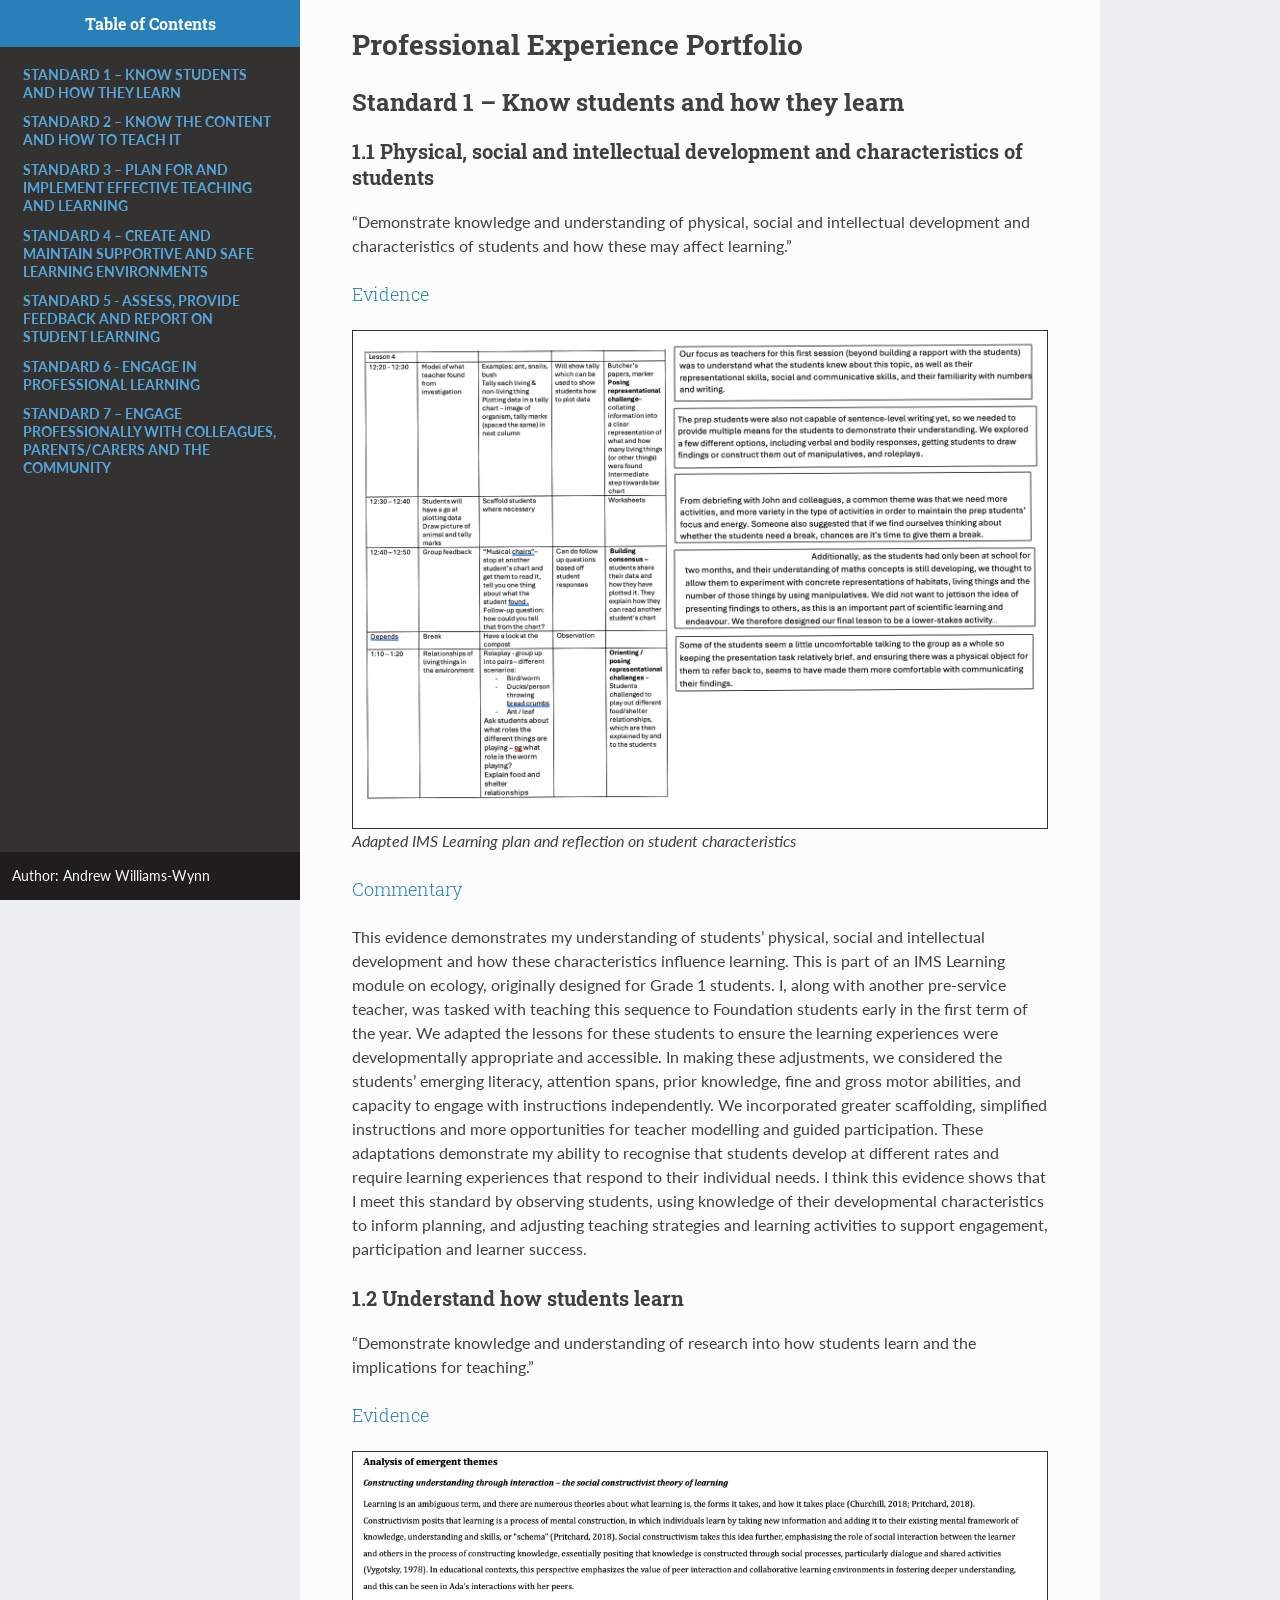
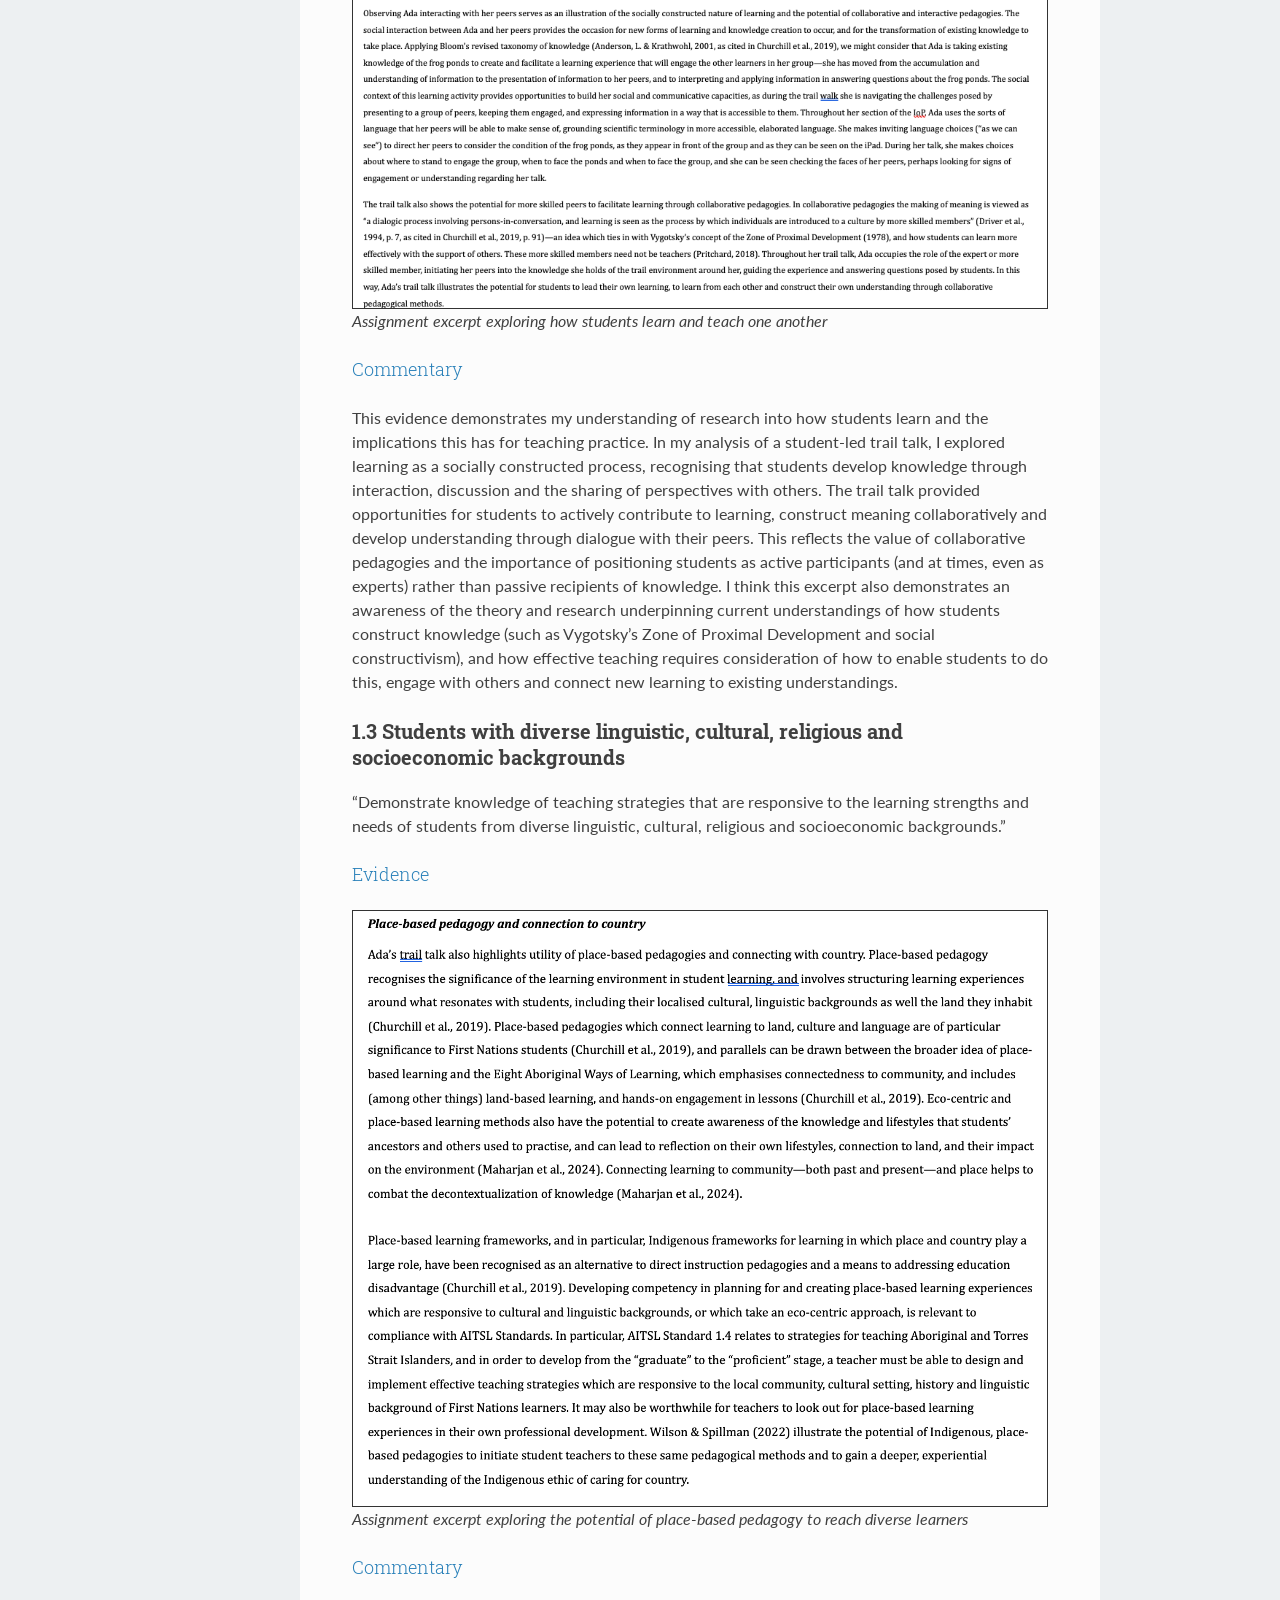
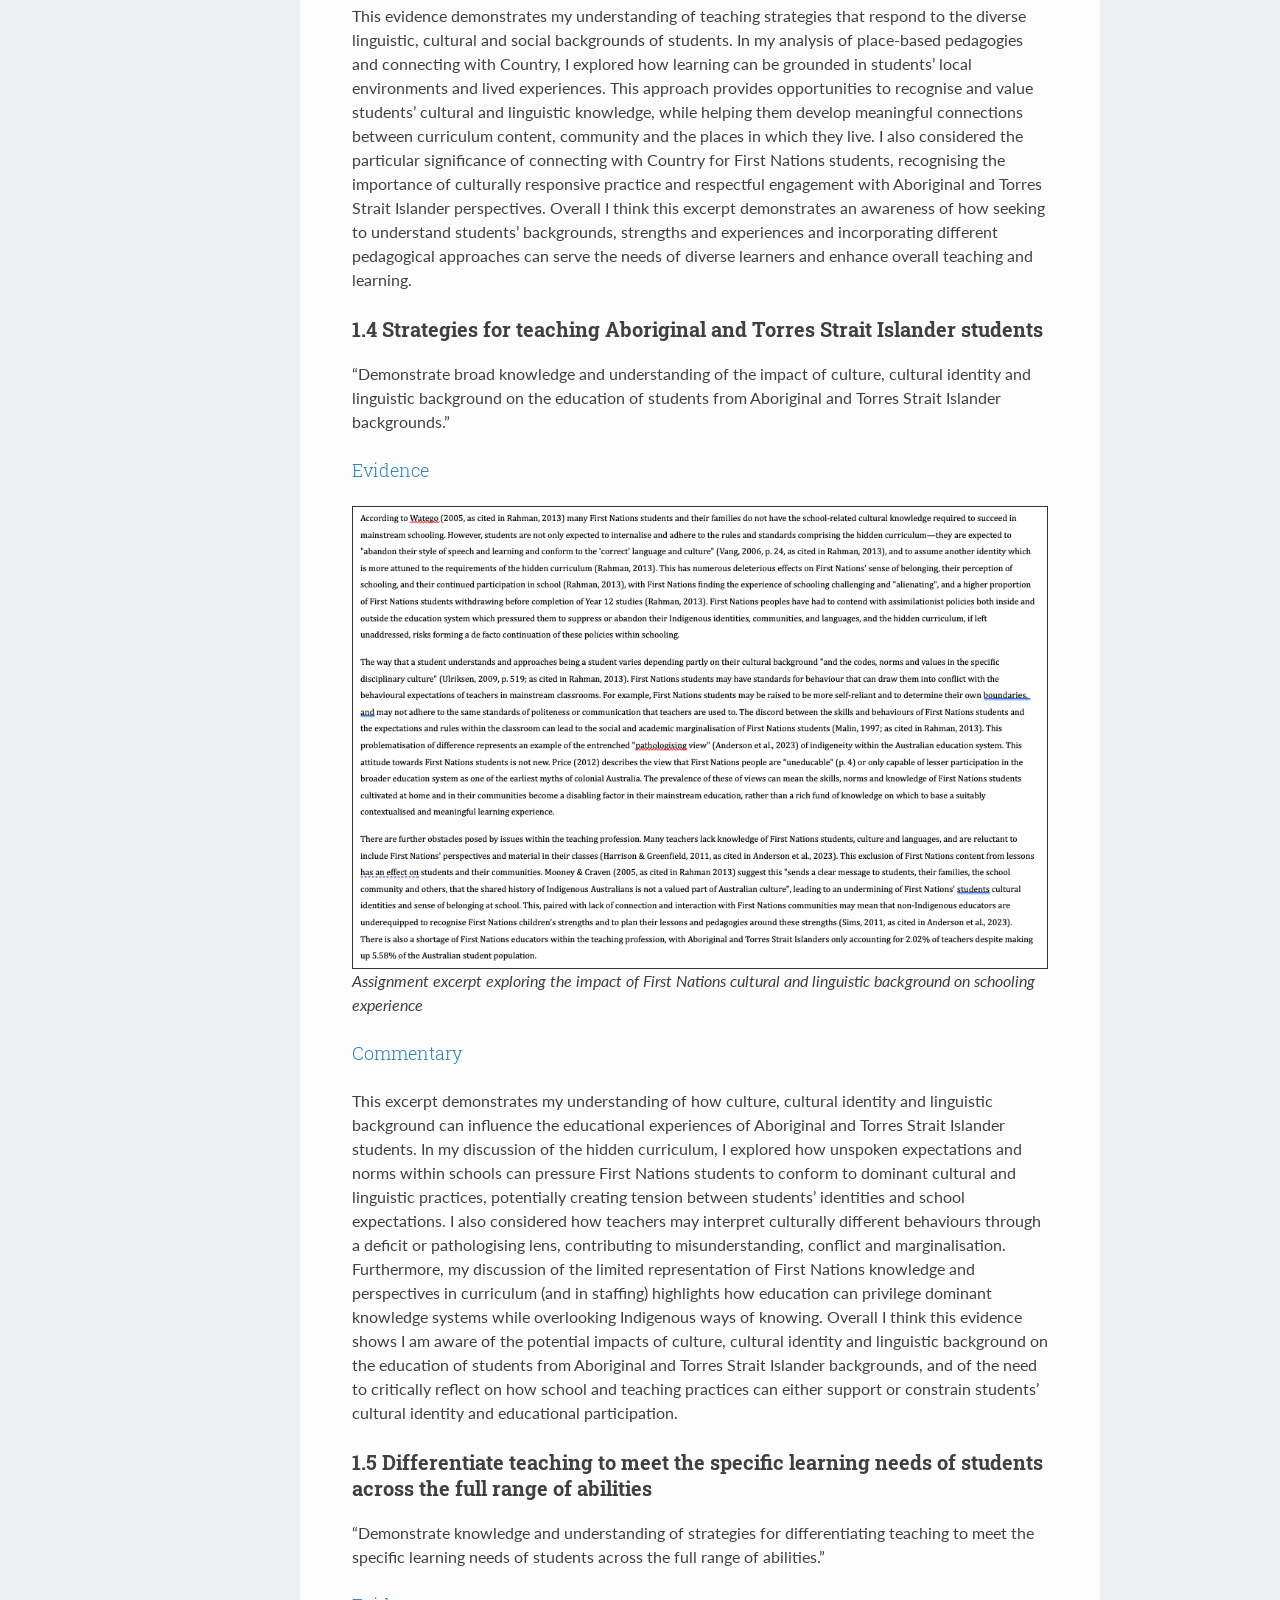
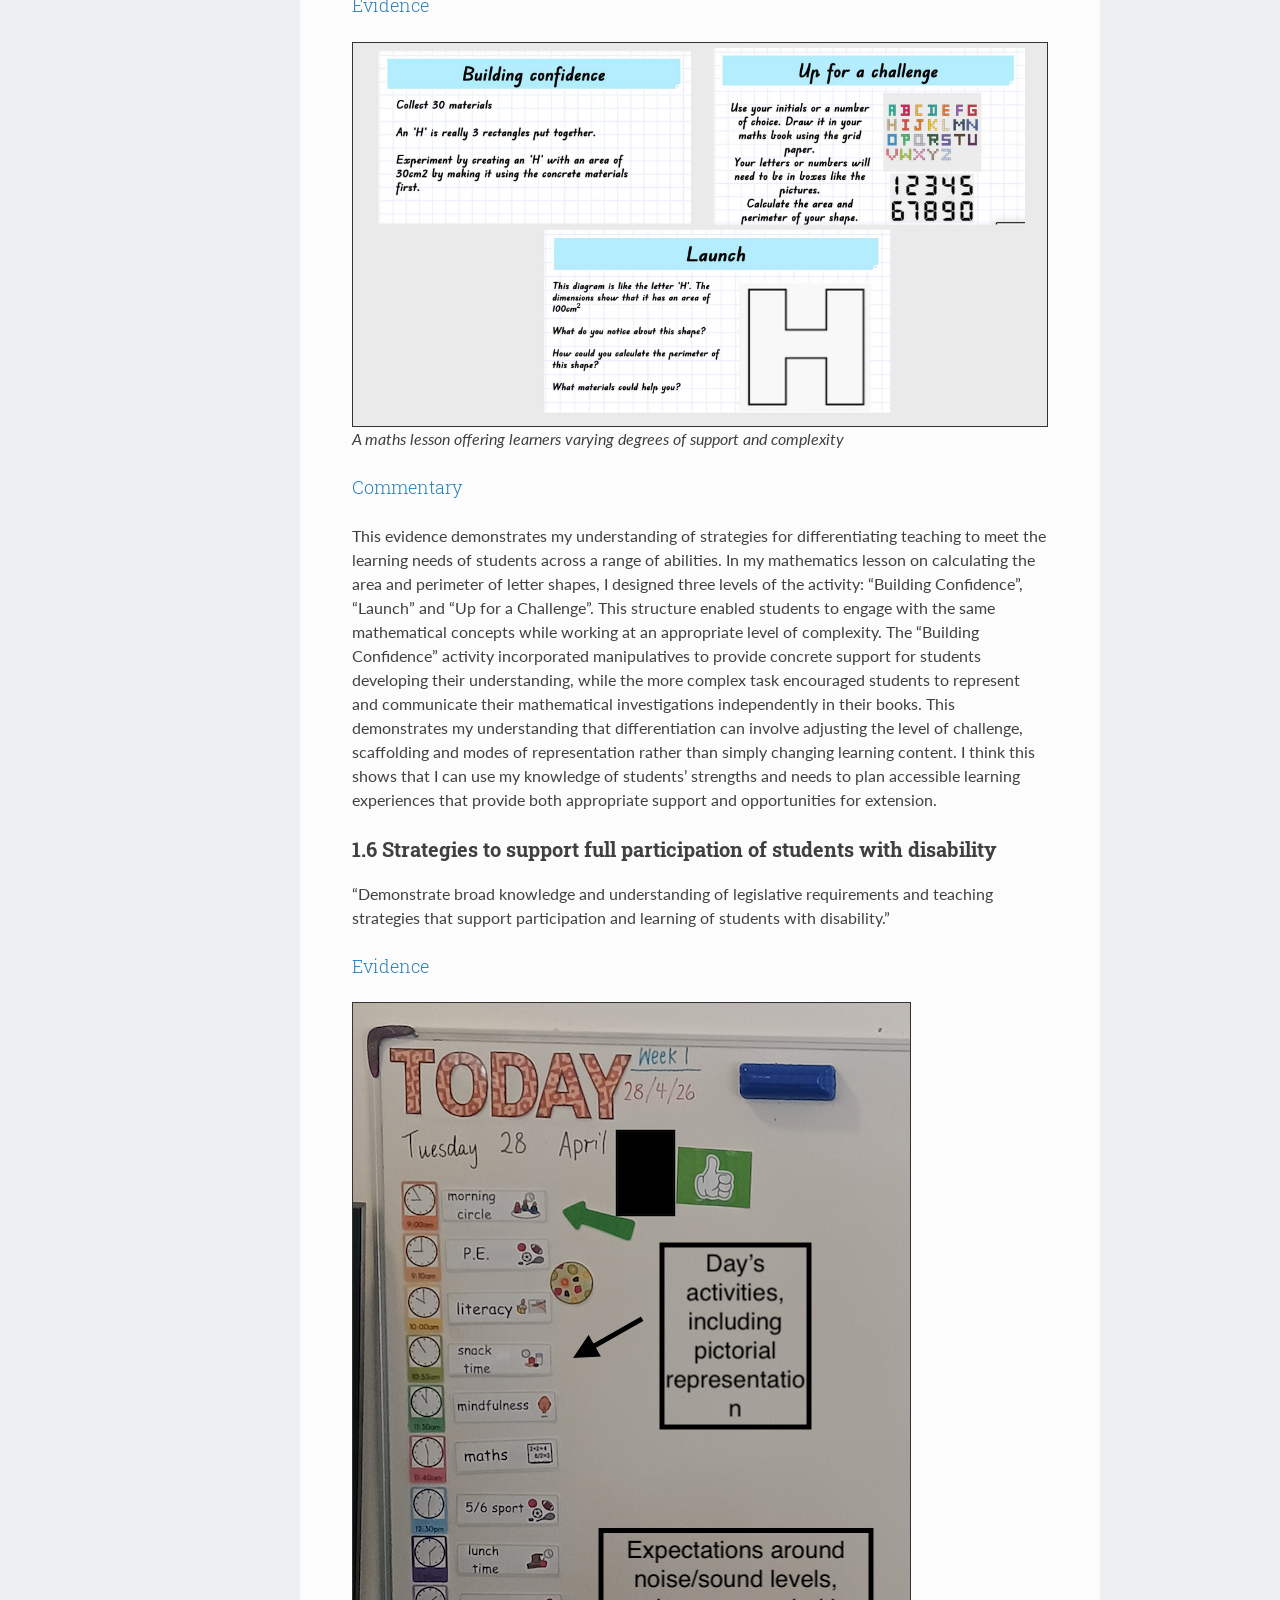
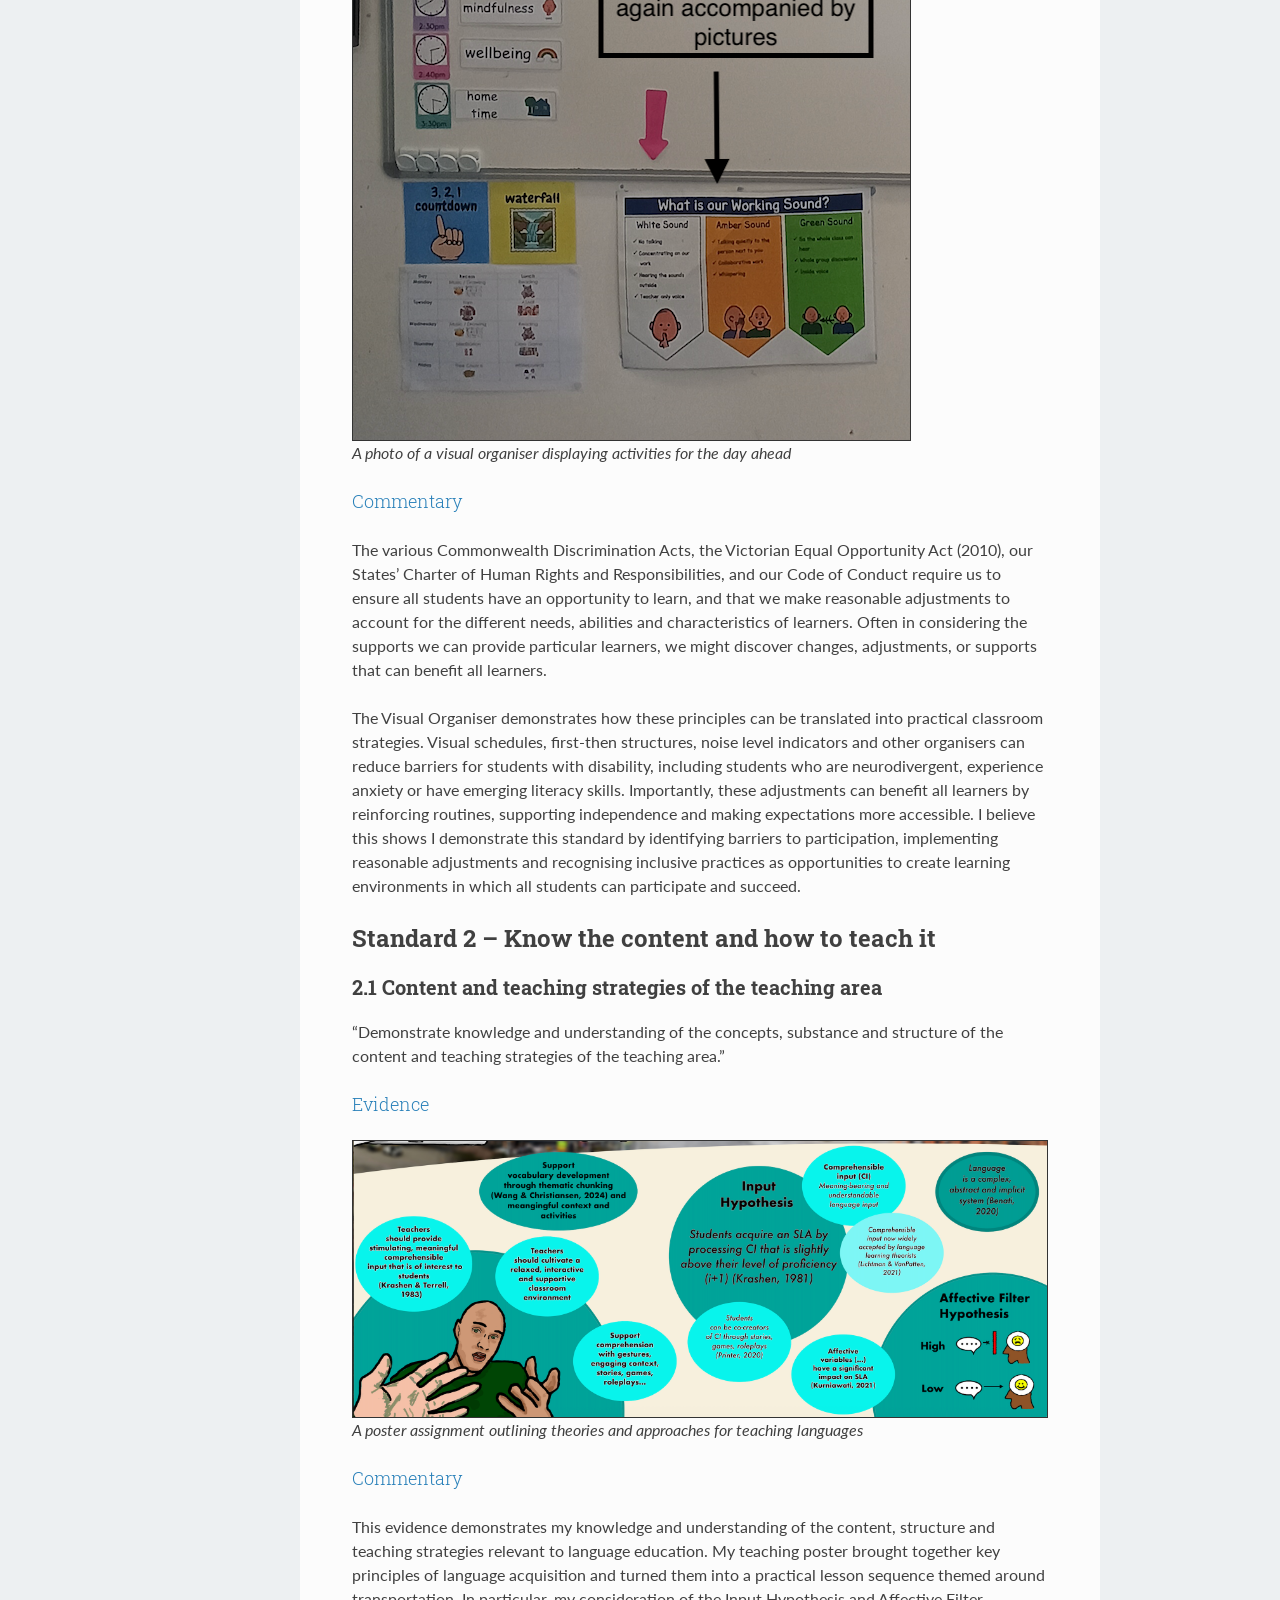
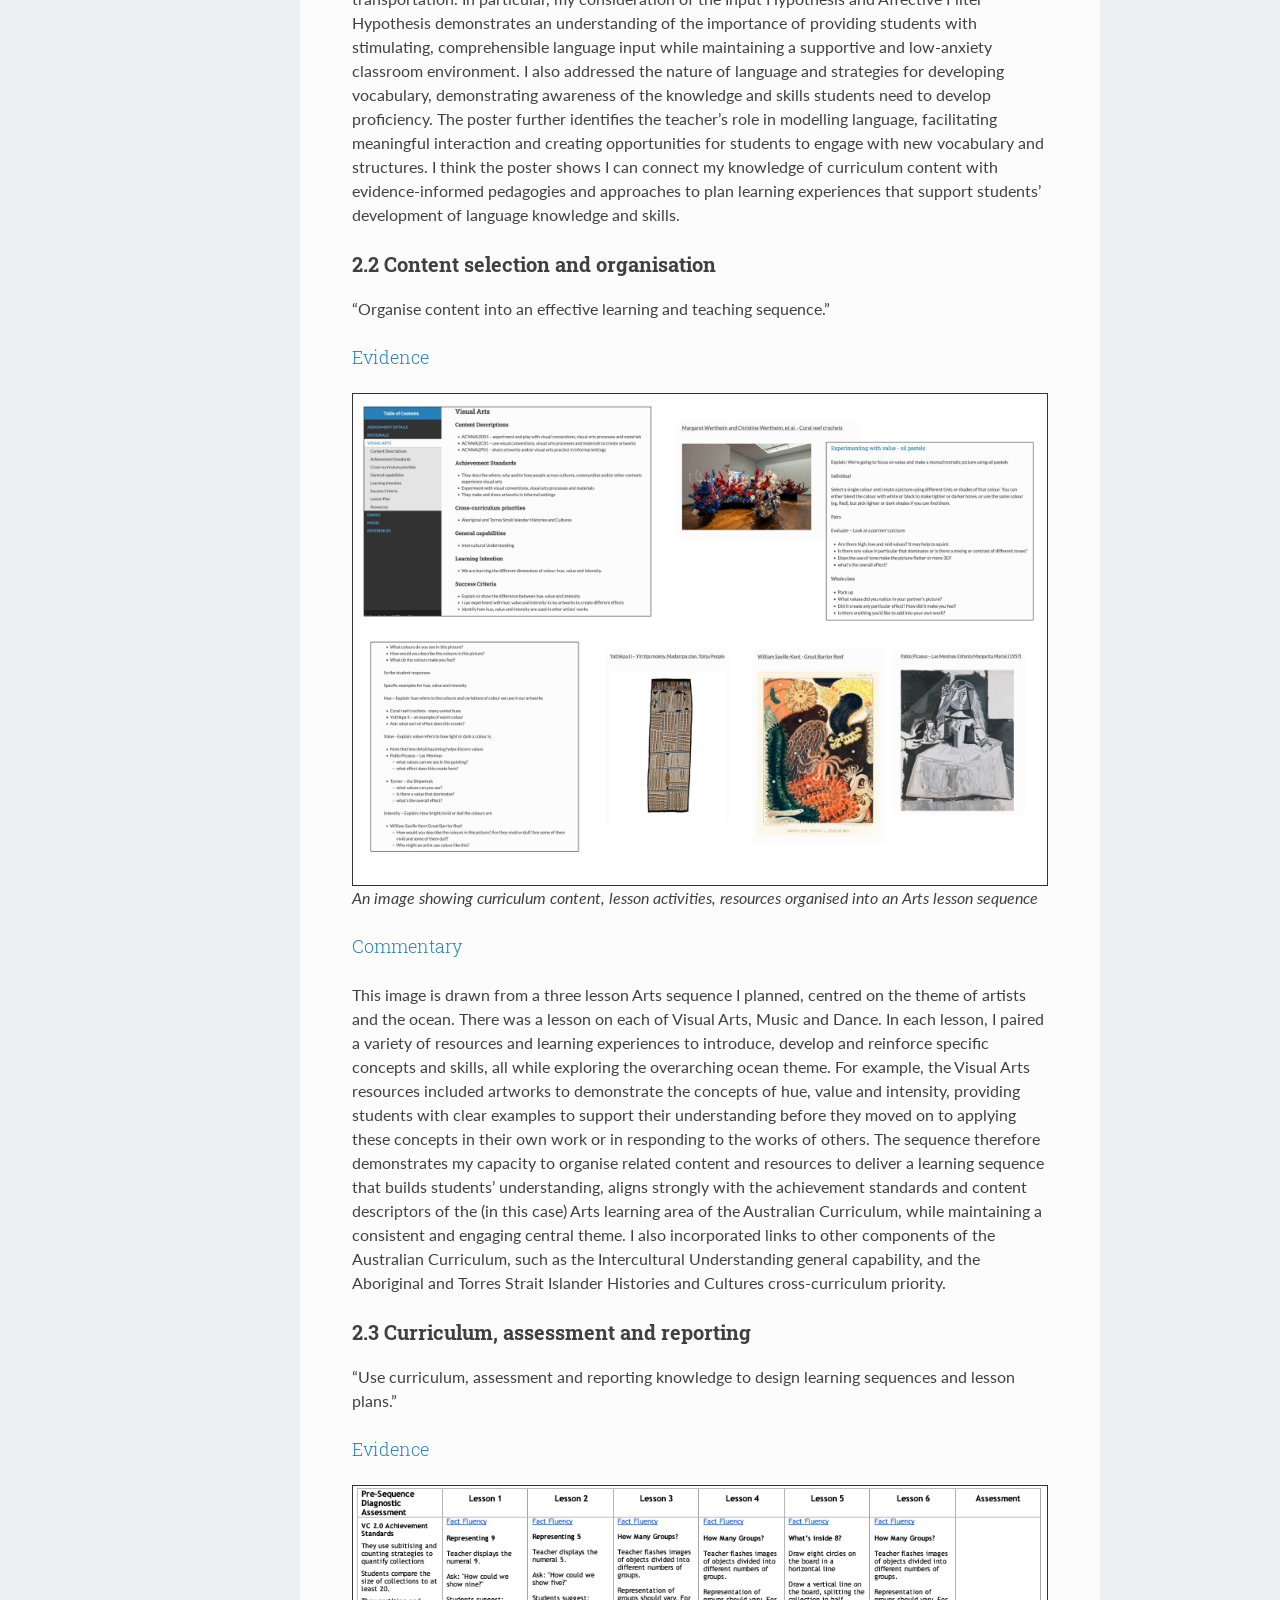
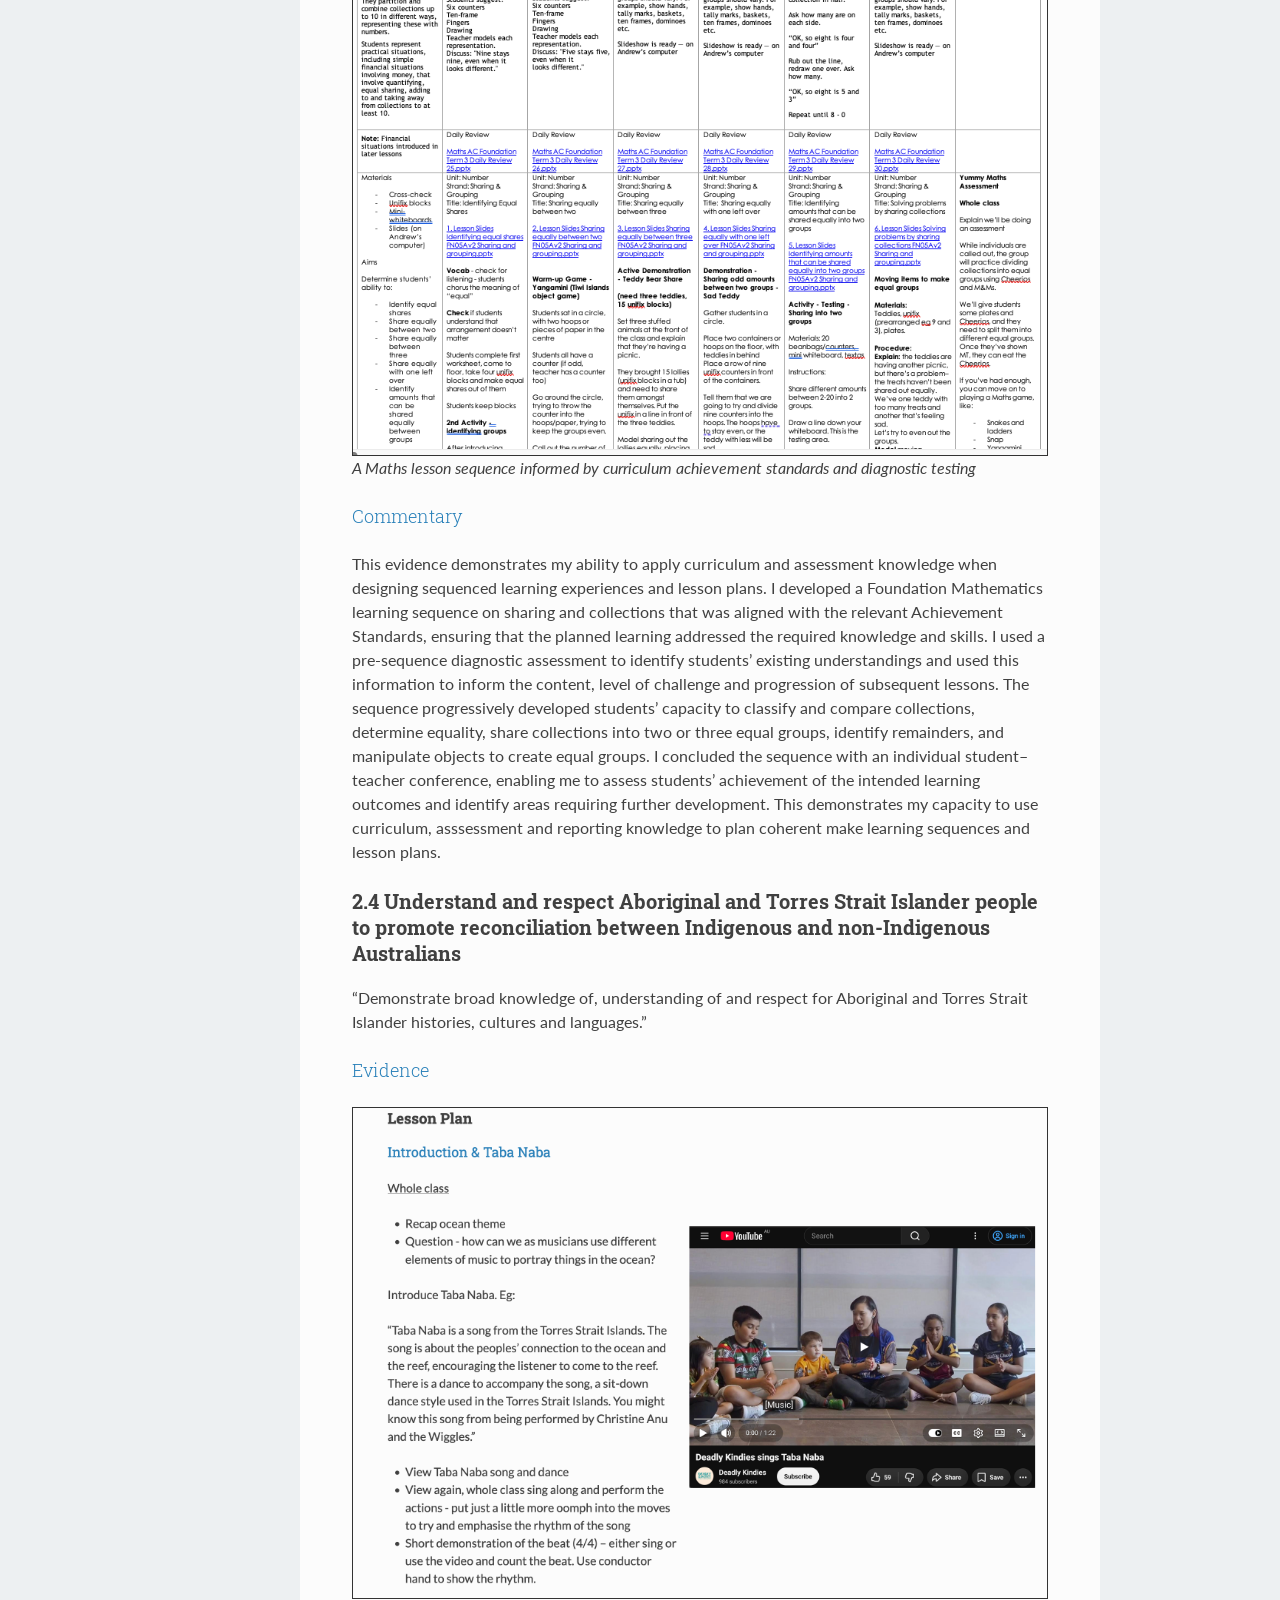
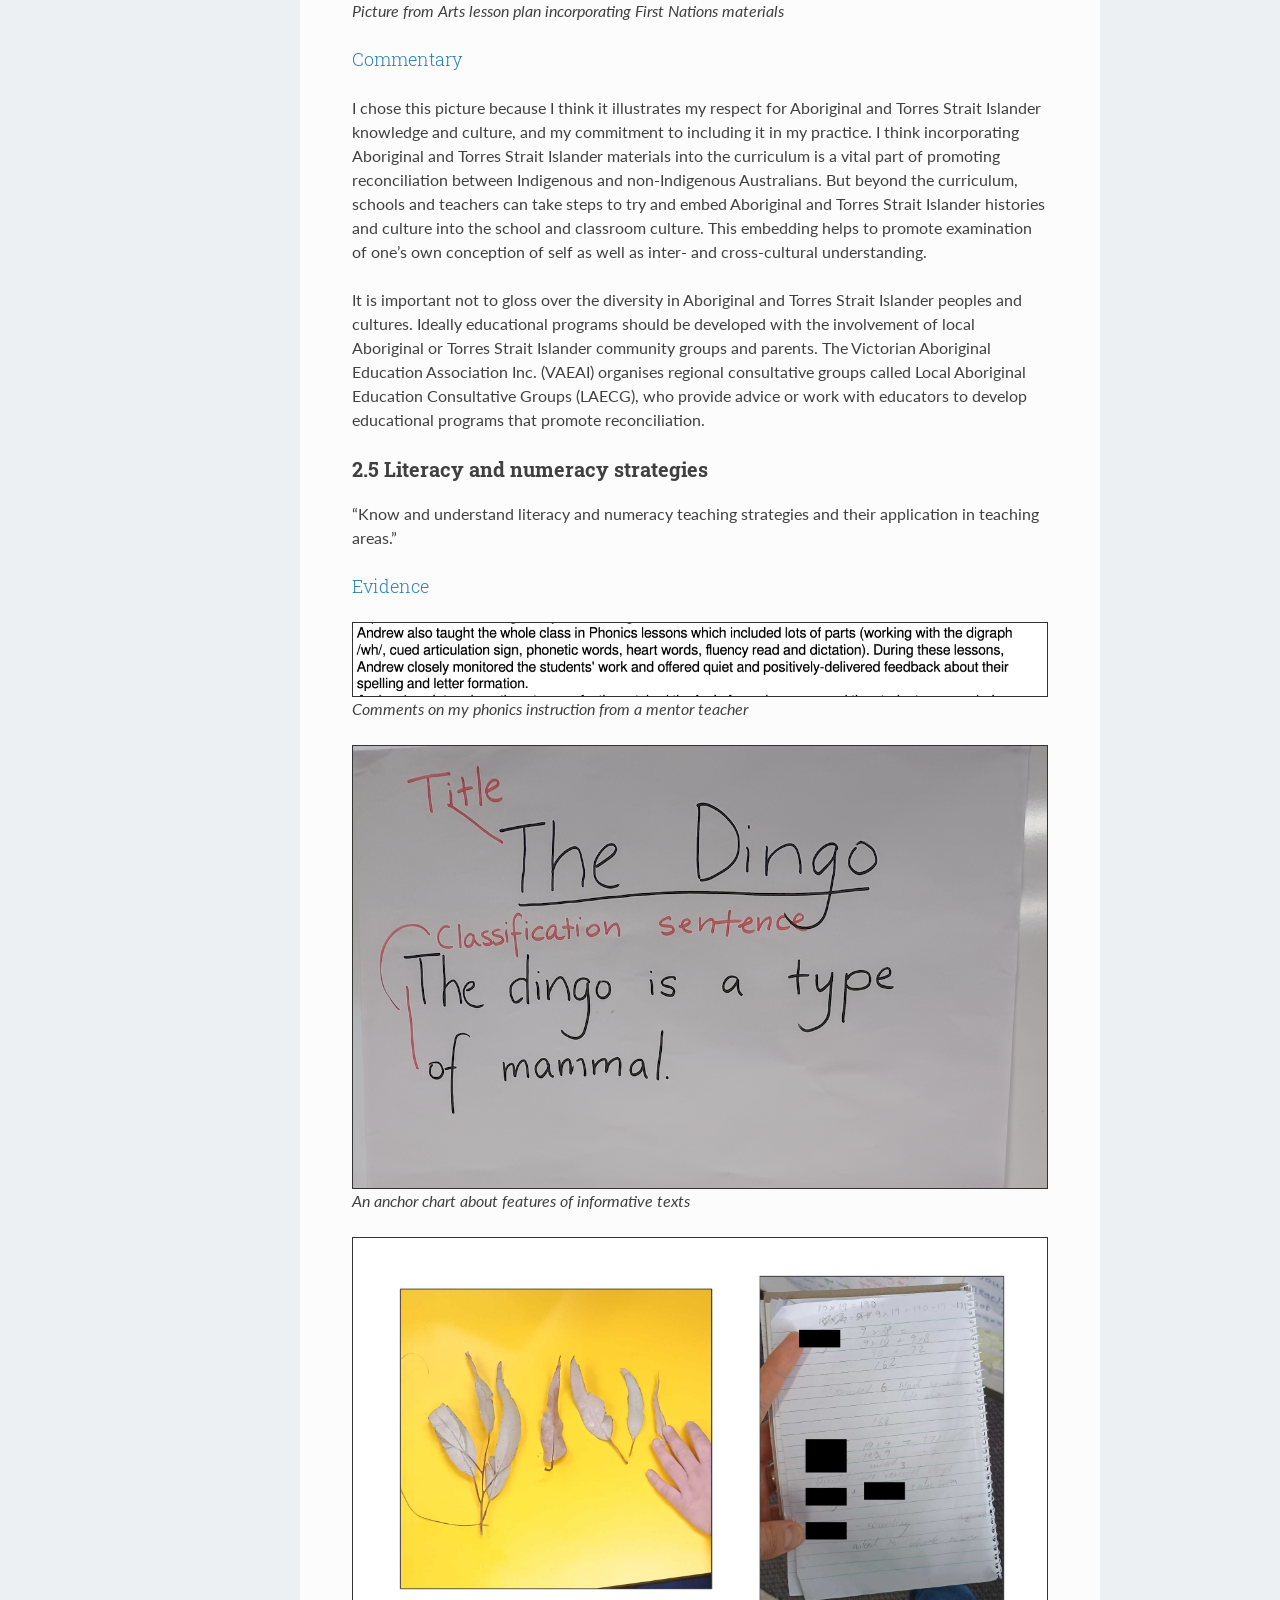
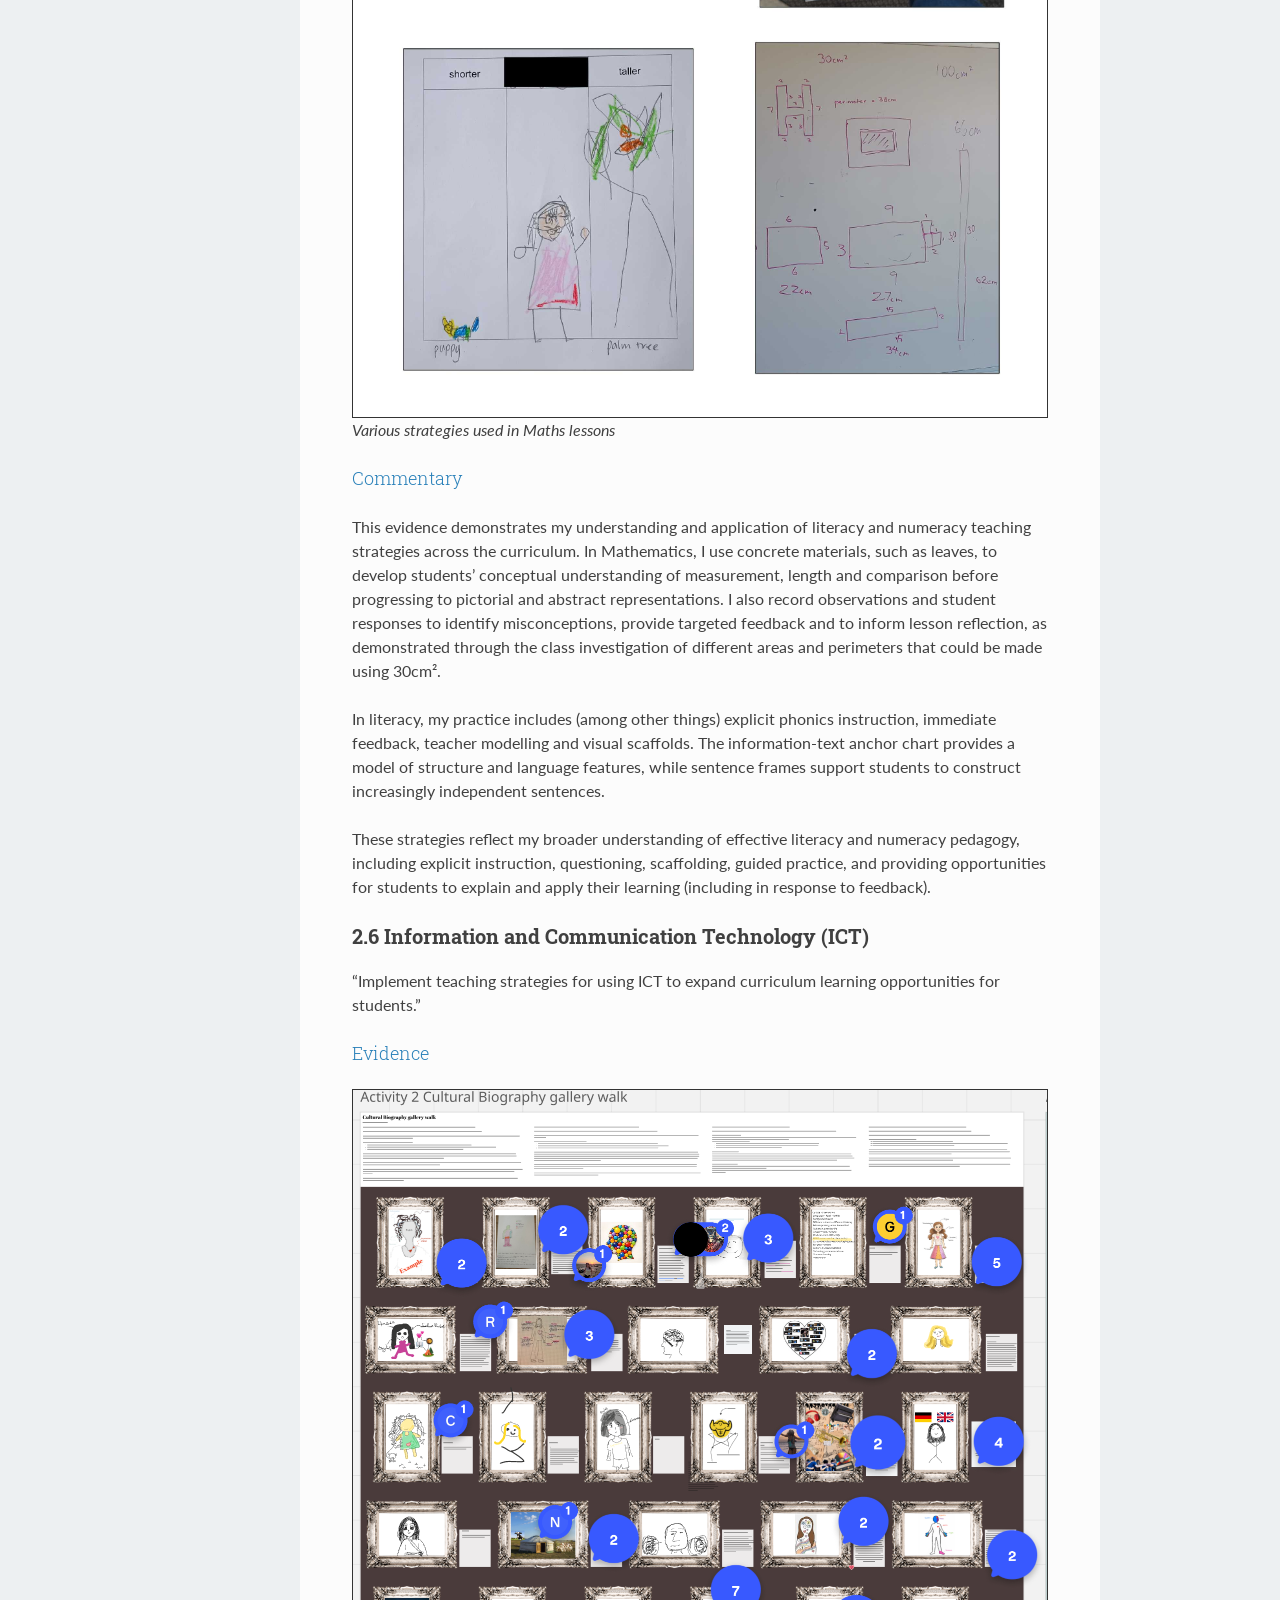
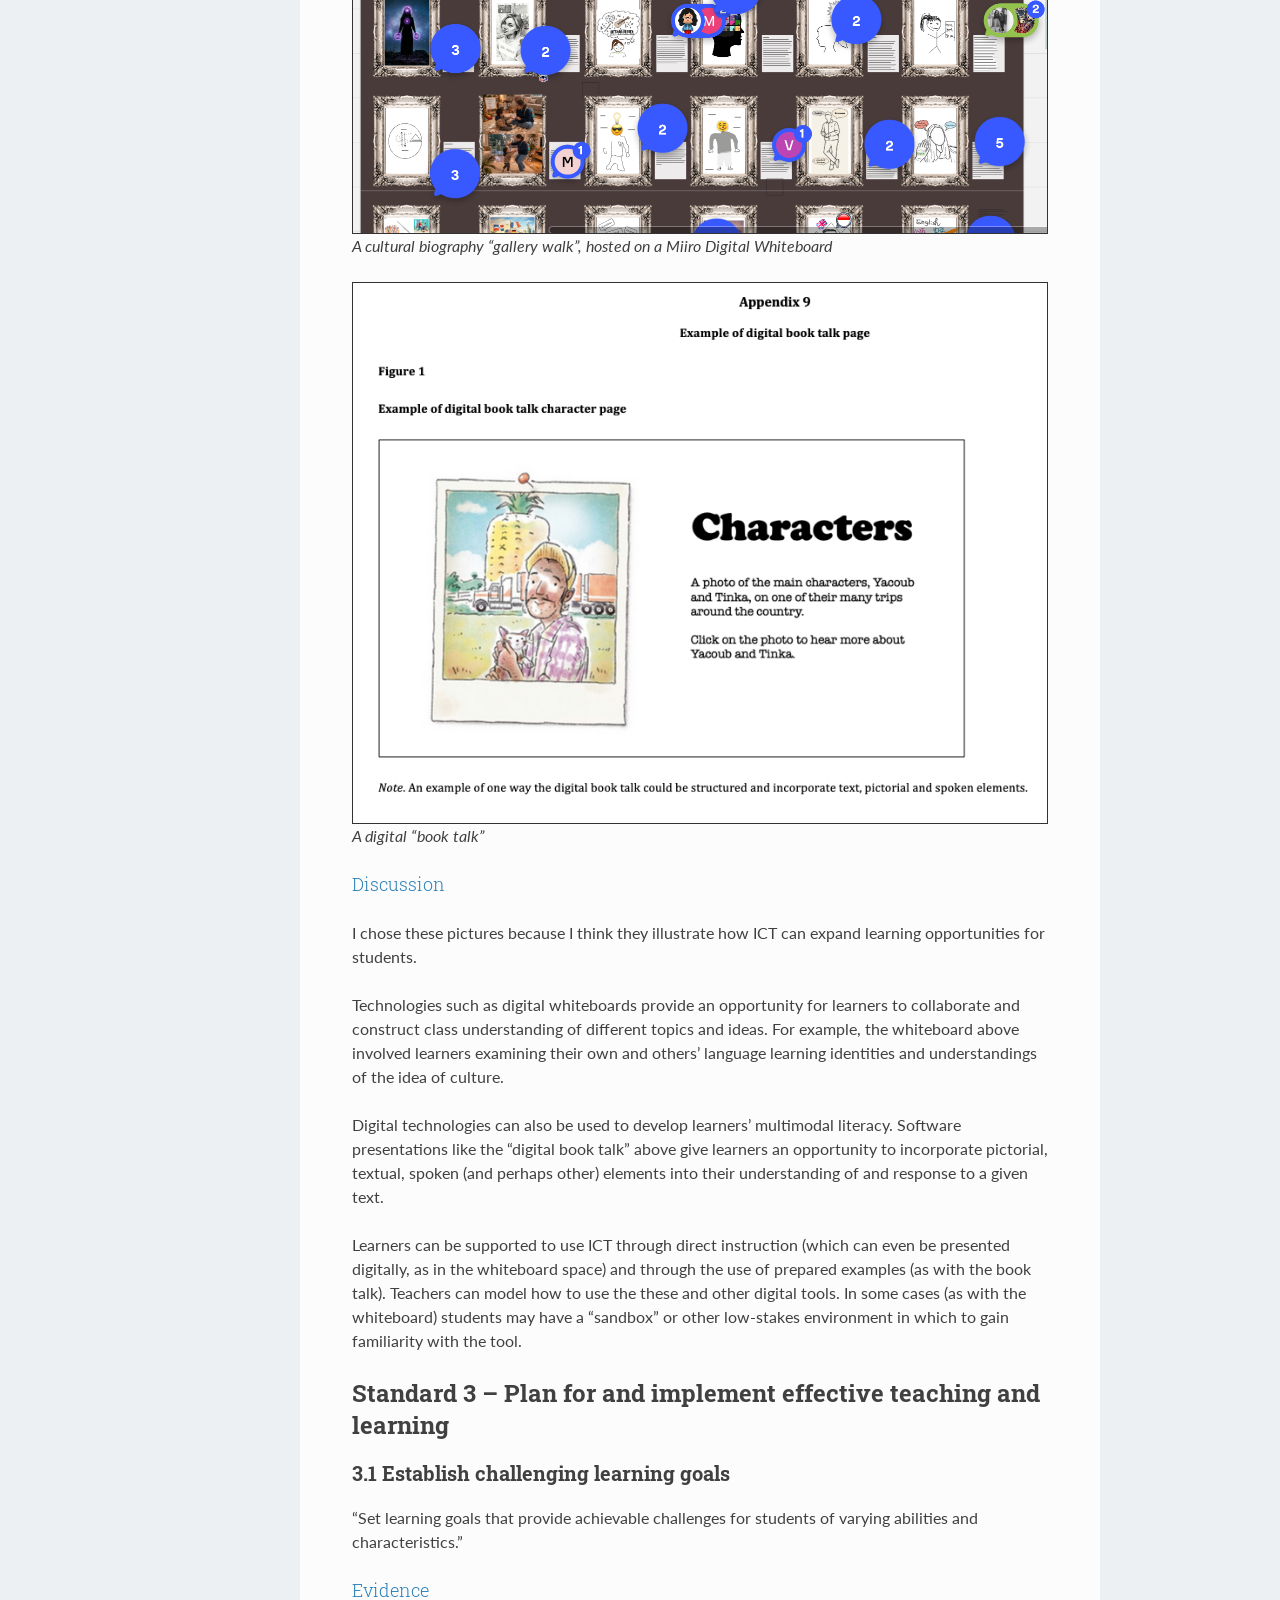
==== commit e4609763: "Fixed Missing Image" ====
--- a/index.html
+++ b/index.html
@@ -27,222 +27,222 @@
 <h2>Table of Contents</h2>
 <div id="text-table-of-contents" role="doc-toc">
 <ul>
-<li><a href="#orgc1bf83b">Standard 1 – Know students and how they learn</a>
+<li><a href="#org376615a">Standard 1 – Know students and how they learn</a>
 <ul>
-<li><a href="#org191ee2a">1.1 Physical, social and intellectual development and characteristics of students</a></li>
-<li><a href="#org1967bbd">1.2 Understand how students learn</a></li>
-<li><a href="#org00cbbbc">1.3 Students with diverse linguistic, cultural, religious and socioeconomic backgrounds</a></li>
-<li><a href="#org1733e43">1.4 Strategies for teaching Aboriginal and Torres Strait Islander students</a></li>
-<li><a href="#org6bfb6b2">1.5 Differentiate teaching to meet the specific learning needs of students across the full range of abilities</a></li>
-<li><a href="#org41b0c42">1.6 Strategies to support full participation of students with disability</a></li>
+<li><a href="#orgbb60e2f">1.1 Physical, social and intellectual development and characteristics of students</a></li>
+<li><a href="#orgc352ac2">1.2 Understand how students learn</a></li>
+<li><a href="#org08fa4d1">1.3 Students with diverse linguistic, cultural, religious and socioeconomic backgrounds</a></li>
+<li><a href="#orgebdaade">1.4 Strategies for teaching Aboriginal and Torres Strait Islander students</a></li>
+<li><a href="#org8d9391d">1.5 Differentiate teaching to meet the specific learning needs of students across the full range of abilities</a></li>
+<li><a href="#org44be153">1.6 Strategies to support full participation of students with disability</a></li>
 </ul>
 </li>
-<li><a href="#orgf274f26">Standard 2 – Know the content and how to teach it</a>
+<li><a href="#org548e4a2">Standard 2 – Know the content and how to teach it</a>
 <ul>
-<li><a href="#org77b0dc2">2.1 Content and teaching strategies of the teaching area</a></li>
-<li><a href="#orgd78985e">2.2 Content selection and organisation</a></li>
-<li><a href="#org642834e">2.3 Curriculum, assessment and reporting</a></li>
-<li><a href="#org9c82bce">2.4 Understand and respect Aboriginal and Torres Strait Islander people to promote reconciliation between Indigenous and non-Indigenous Australians</a></li>
-<li><a href="#orgece99ea">2.5 Literacy and numeracy strategies</a></li>
-<li><a href="#org8c730c0">2.6 Information and Communication Technology (ICT)</a></li>
+<li><a href="#org0524643">2.1 Content and teaching strategies of the teaching area</a></li>
+<li><a href="#org6b830bb">2.2 Content selection and organisation</a></li>
+<li><a href="#org400a3b4">2.3 Curriculum, assessment and reporting</a></li>
+<li><a href="#org868f351">2.4 Understand and respect Aboriginal and Torres Strait Islander people to promote reconciliation between Indigenous and non-Indigenous Australians</a></li>
+<li><a href="#orgb975c7f">2.5 Literacy and numeracy strategies</a></li>
+<li><a href="#orgfe8318b">2.6 Information and Communication Technology (ICT)</a></li>
 </ul>
 </li>
-<li><a href="#org57d5982">Standard 3 – Plan for and implement effective teaching and learning</a>
+<li><a href="#org60f76d7">Standard 3 – Plan for and implement effective teaching and learning</a>
 <ul>
-<li><a href="#org65e0a10">3.1 Establish challenging learning goals</a></li>
-<li><a href="#orgfebe15e">3.2 Plan, structure and sequence learning programs</a></li>
-<li><a href="#org8569492">3.3 Use teaching strategies</a></li>
-<li><a href="#org0e9b5ae">3.4 Select and use resources</a></li>
-<li><a href="#org3655163">3.5 Use Effective Classroom Communication</a></li>
-<li><a href="#org79078f5">3.6 Evaluate and improve teaching programs</a></li>
-<li><a href="#org9d0b3a8">3.7 Engage parents / carers in the educative process</a></li>
+<li><a href="#orgfe65aa8">3.1 Establish challenging learning goals</a></li>
+<li><a href="#org6c4cb73">3.2 Plan, structure and sequence learning programs</a></li>
+<li><a href="#org91cdd72">3.3 Use teaching strategies</a></li>
+<li><a href="#org4698d6a">3.4 Select and use resources</a></li>
+<li><a href="#orgbc8f587">3.5 Use Effective Classroom Communication</a></li>
+<li><a href="#org4a7e4c6">3.6 Evaluate and improve teaching programs</a></li>
+<li><a href="#org54e1f7b">3.7 Engage parents / carers in the educative process</a></li>
 </ul>
 </li>
-<li><a href="#orga577773">Standard 4 – Create and maintain supportive and safe learning environments</a>
+<li><a href="#org57d4c04">Standard 4 – Create and maintain supportive and safe learning environments</a>
 <ul>
-<li><a href="#org94e39f7">4.1 Support student participation</a></li>
-<li><a href="#orgd9459c2">4.2 Manage classroom activities</a></li>
-<li><a href="#orga4c3611">4.3 Manage Challenging Behaviour</a></li>
-<li><a href="#org1962571">4.4 Maintain Student Safety</a></li>
-<li><a href="#org3228c6b">4.5 Use ICT safely, responsibly and ethically</a></li>
+<li><a href="#orga7e70e7">4.1 Support student participation</a></li>
+<li><a href="#orgd34c965">4.2 Manage classroom activities</a></li>
+<li><a href="#org1b55a7e">4.3 Manage Challenging Behaviour</a></li>
+<li><a href="#orgcd8f983">4.4 Maintain Student Safety</a></li>
+<li><a href="#orgb2baf4e">4.5 Use ICT safely, responsibly and ethically</a></li>
 </ul>
 </li>
-<li><a href="#orgba0771a">Standard 5 - Assess, provide feedback and report on student learning</a>
+<li><a href="#org129c626">Standard 5 - Assess, provide feedback and report on student learning</a>
 <ul>
-<li><a href="#orge1ee8bf">5.1 Assess student learning</a></li>
-<li><a href="#org96547f2">5.2 Provide feedback to students on their learning</a></li>
-<li><a href="#org478662a">5.3 Make consistent and comparable judgements</a></li>
-<li><a href="#org5f740a4">5.4 Interpret student data</a></li>
-<li><a href="#org3cdd815">5.5 Report on student achievement</a></li>
+<li><a href="#org5ac411d">5.1 Assess student learning</a></li>
+<li><a href="#orge216583">5.2 Provide feedback to students on their learning</a></li>
+<li><a href="#org4220428">5.3 Make consistent and comparable judgements</a></li>
+<li><a href="#org0cc2472">5.4 Interpret student data</a></li>
+<li><a href="#orge0d0824">5.5 Report on student achievement</a></li>
 </ul>
 </li>
-<li><a href="#org833bcbb">Standard 6 - Engage in professional learning</a>
+<li><a href="#org15f88b2">Standard 6 - Engage in professional learning</a>
 <ul>
-<li><a href="#orga71918e">6.1 Identify and plan professional learning needs</a></li>
-<li><a href="#org47d3413">6.2 Engage in professional learning and improve practice</a></li>
-<li><a href="#org201cdc3">6.3 Engage with colleagues and improve practice</a></li>
-<li><a href="#org3c7843a">6.4 Apply professional learning and improve student learning</a></li>
+<li><a href="#org5dfc6f9">6.1 Identify and plan professional learning needs</a></li>
+<li><a href="#org72e31eb">6.2 Engage in professional learning and improve practice</a></li>
+<li><a href="#orga13ece3">6.3 Engage with colleagues and improve practice</a></li>
+<li><a href="#org5b8f235">6.4 Apply professional learning and improve student learning</a></li>
 </ul>
 </li>
-<li><a href="#orgd3c313b">Standard 7 – Engage professionally with colleagues, parents/carers and the community</a>
+<li><a href="#org671e84e">Standard 7 – Engage professionally with colleagues, parents/carers and the community</a>
 <ul>
-<li><a href="#orgbf3850f">7.1 Meet professional ethics and responsibilities</a></li>
-<li><a href="#org35f4173">7.2 Comply with legislative, administrative and organisational requirements</a></li>
-<li><a href="#org247369e">7.3 Engage with the parents/carers</a></li>
-<li><a href="#orgede5545">7.4 Engage with professional teaching networks and broader communities</a></li>
+<li><a href="#orgf819e50">7.1 Meet professional ethics and responsibilities</a></li>
+<li><a href="#org2eeffb5">7.2 Comply with legislative, administrative and organisational requirements</a></li>
+<li><a href="#org7086663">7.3 Engage with the parents/carers</a></li>
+<li><a href="#org72b2cae">7.4 Engage with professional teaching networks and broader communities</a></li>
 </ul>
 </li>
 </ul>
 </div>
 </div>
-<div id="outline-container-orgc1bf83b" class="outline-2">
-<h2 id="orgc1bf83b">Standard 1 – Know students and how they learn</h2>
-<div class="outline-text-2" id="text-orgc1bf83b">
-</div>
-<div id="outline-container-org191ee2a" class="outline-3">
-<h3 id="org191ee2a">1.1 Physical, social and intellectual development and characteristics of students</h3>
-<div class="outline-text-3" id="text-org191ee2a">
+<div id="outline-container-org376615a" class="outline-2">
+<h2 id="org376615a">Standard 1 – Know students and how they learn</h2>
+<div class="outline-text-2" id="text-org376615a">
+</div>
+<div id="outline-container-orgbb60e2f" class="outline-3">
+<h3 id="orgbb60e2f">1.1 Physical, social and intellectual development and characteristics of students</h3>
+<div class="outline-text-3" id="text-orgbb60e2f">
 <p>
 &ldquo;Demonstrate knowledge and understanding of physical, social and intellectual development and characteristics of students and how these may affect learning.&rdquo;
 </p>
 </div>
-<div id="outline-container-org97ee41a" class="outline-4">
-<h4 id="org97ee41a">Evidence</h4>
-<div class="outline-text-4" id="text-org97ee41a">
+<div id="outline-container-orgaf01c5b" class="outline-4">
+<h4 id="orgaf01c5b">Evidence</h4>
+<div class="outline-text-4" id="text-orgaf01c5b">
 <p>
 <img src="./Assets/IMSLearning.png" alt="IMSLearning.png" /> <br />
 <i>Adapted IMS Learning plan and reflection on student characteristics</i>
 </p>
 </div>
 </div>
-<div id="outline-container-org9db62d1" class="outline-4">
-<h4 id="org9db62d1">Commentary</h4>
-<div class="outline-text-4" id="text-org9db62d1">
+<div id="outline-container-orgc55a6a0" class="outline-4">
+<h4 id="orgc55a6a0">Commentary</h4>
+<div class="outline-text-4" id="text-orgc55a6a0">
 <p>
 This evidence demonstrates my understanding of students’ physical, social and intellectual development and how these characteristics influence learning. This is part of an IMS Learning module on ecology, originally designed for Grade 1 students. I, along with another pre-service teacher, was tasked with teaching this sequence to Foundation students early in the first term of the year. We adapted the lessons for these students to ensure the learning experiences were developmentally appropriate and accessible. In making these adjustments, we considered the students’ emerging literacy, attention spans, prior knowledge, fine and gross motor abilities, and capacity to engage with instructions independently. We incorporated greater scaffolding, simplified instructions and more opportunities for teacher modelling and guided participation. These adaptations demonstrate my ability to recognise that students develop at different rates and require learning experiences that respond to their individual needs. I think this evidence shows that I meet this standard by observing students, using knowledge of their developmental characteristics to inform planning, and adjusting teaching strategies and learning activities to support engagement, participation and learner success.
 </p>
 </div>
 </div>
 </div>
-<div id="outline-container-org1967bbd" class="outline-3">
-<h3 id="org1967bbd">1.2 Understand how students learn</h3>
-<div class="outline-text-3" id="text-org1967bbd">
+<div id="outline-container-orgc352ac2" class="outline-3">
+<h3 id="orgc352ac2">1.2 Understand how students learn</h3>
+<div class="outline-text-3" id="text-orgc352ac2">
 <p>
 &ldquo;Demonstrate knowledge and understanding of research into how students learn and the implications for teaching.&rdquo;
 </p>
 </div>
-<div id="outline-container-orgc4c9a0c" class="outline-4">
-<h4 id="orgc4c9a0c">Evidence</h4>
-<div class="outline-text-4" id="text-orgc4c9a0c">
+<div id="outline-container-orge095d88" class="outline-4">
+<h4 id="orge095d88">Evidence</h4>
+<div class="outline-text-4" id="text-orge095d88">
 <p>
 <img src="./Assets/HowStudentsLearn2.png" alt="HowStudentsLearn2.png" /> <br />
 <i>Assignment excerpt exploring how students learn and teach one another</i>
 </p>
 </div>
 </div>
-<div id="outline-container-org586df51" class="outline-4">
-<h4 id="org586df51">Commentary</h4>
-<div class="outline-text-4" id="text-org586df51">
+<div id="outline-container-org24b5de3" class="outline-4">
+<h4 id="org24b5de3">Commentary</h4>
+<div class="outline-text-4" id="text-org24b5de3">
 <p>
 This evidence demonstrates my understanding of research into how students learn and the implications this has for teaching practice. In my analysis of a student-led trail talk, I explored learning as a socially constructed process, recognising that students develop knowledge through interaction, discussion and the sharing of perspectives with others. The trail talk provided opportunities for students to actively contribute to learning, construct meaning collaboratively and develop understanding through dialogue with their peers. This reflects the value of collaborative pedagogies and the importance of positioning students as active participants (and at times, even as experts) rather than passive recipients of knowledge. I think this excerpt also demonstrates an awareness of the theory and research underpinning current understandings of how students construct knowledge (such as Vygotsky&rsquo;s Zone of Proximal Development and social constructivism), and how effective teaching requires consideration of how to enable students to do this, engage with others and connect new learning to existing understandings.
 </p>
 </div>
 </div>
 </div>
-<div id="outline-container-org00cbbbc" class="outline-3">
-<h3 id="org00cbbbc">1.3 Students with diverse linguistic, cultural, religious and socioeconomic backgrounds</h3>
-<div class="outline-text-3" id="text-org00cbbbc">
+<div id="outline-container-org08fa4d1" class="outline-3">
+<h3 id="org08fa4d1">1.3 Students with diverse linguistic, cultural, religious and socioeconomic backgrounds</h3>
+<div class="outline-text-3" id="text-org08fa4d1">
 <p>
 &ldquo;Demonstrate knowledge of teaching strategies that are responsive to the learning strengths and needs of students from diverse linguistic, cultural, religious and socioeconomic backgrounds.&rdquo;
 </p>
 </div>
-<div id="outline-container-org6e66144" class="outline-4">
-<h4 id="org6e66144">Evidence</h4>
-<div class="outline-text-4" id="text-org6e66144">
+<div id="outline-container-orgb8112b9" class="outline-4">
+<h4 id="orgb8112b9">Evidence</h4>
+<div class="outline-text-4" id="text-orgb8112b9">
 <p>
 <img src="./Assets/PlaceBasedPedagogies.png" alt="PlaceBasedPedagogies.png" /> <br />
 <i>Assignment excerpt exploring the potential of place-based pedagogy to reach diverse learners</i>
 </p>
 </div>
 </div>
-<div id="outline-container-org4e4384d" class="outline-4">
-<h4 id="org4e4384d">Commentary</h4>
-<div class="outline-text-4" id="text-org4e4384d">
+<div id="outline-container-org61a592a" class="outline-4">
+<h4 id="org61a592a">Commentary</h4>
+<div class="outline-text-4" id="text-org61a592a">
 <p>
 This evidence demonstrates my understanding of teaching strategies that respond to the diverse linguistic, cultural and social backgrounds of students. In my analysis of place-based pedagogies and connecting with Country, I explored how learning can be grounded in students’ local environments and lived experiences. This approach provides opportunities to recognise and value students’ cultural and linguistic knowledge, while helping them develop meaningful connections between curriculum content, community and the places in which they live. I also considered the particular significance of connecting with Country for First Nations students, recognising the importance of culturally responsive practice and respectful engagement with Aboriginal and Torres Strait Islander perspectives. Overall I think this excerpt demonstrates an awareness of how seeking to understand students’ backgrounds, strengths and experiences and incorporating different pedagogical approaches can serve the needs of diverse learners and enhance overall teaching and learning. 
 </p>
 </div>
 </div>
 </div>
-<div id="outline-container-org1733e43" class="outline-3">
-<h3 id="org1733e43">1.4 Strategies for teaching Aboriginal and Torres Strait Islander students</h3>
-<div class="outline-text-3" id="text-org1733e43">
+<div id="outline-container-orgebdaade" class="outline-3">
+<h3 id="orgebdaade">1.4 Strategies for teaching Aboriginal and Torres Strait Islander students</h3>
+<div class="outline-text-3" id="text-orgebdaade">
 <p>
 &ldquo;Demonstrate broad knowledge and understanding of the impact of culture, cultural identity and linguistic background on the education of students from Aboriginal and Torres Strait Islander backgrounds.&rdquo;
 </p>
 </div>
-<div id="outline-container-orge9cbb6f" class="outline-4">
-<h4 id="orge9cbb6f">Evidence</h4>
-<div class="outline-text-4" id="text-orge9cbb6f">
+<div id="outline-container-orge6e96af" class="outline-4">
+<h4 id="orge6e96af">Evidence</h4>
+<div class="outline-text-4" id="text-orge6e96af">
 <p>
 <img src="./Assets/ImpactOfCulturesHistories.png" alt="ImpactOfCulturesHistories.png" /> <br />
 <i>Assignment excerpt exploring the impact of First Nations cultural and linguistic background on schooling experience</i>
 </p>
 </div>
 </div>
-<div id="outline-container-org904fdf3" class="outline-4">
-<h4 id="org904fdf3">Commentary</h4>
-<div class="outline-text-4" id="text-org904fdf3">
+<div id="outline-container-orgd0a506e" class="outline-4">
+<h4 id="orgd0a506e">Commentary</h4>
+<div class="outline-text-4" id="text-orgd0a506e">
 <p>
 This excerpt demonstrates my understanding of how culture, cultural identity and linguistic background can influence the educational experiences of Aboriginal and Torres Strait Islander students. In my discussion of the hidden curriculum, I explored how unspoken expectations and norms within schools can pressure First Nations students to conform to dominant cultural and linguistic practices, potentially creating tension between students’ identities and school expectations. I also considered how teachers may interpret culturally different behaviours through a deficit or pathologising lens, contributing to misunderstanding, conflict and marginalisation. Furthermore, my discussion of the limited representation of First Nations knowledge and perspectives in curriculum (and in staffing) highlights how education can privilege dominant knowledge systems while overlooking Indigenous ways of knowing. Overall I think this evidence shows I am aware of the potential impacts of culture, cultural identity and linguistic background on the education of students from Aboriginal and Torres Strait Islander backgrounds, and of the need to critically reflect on how school and teaching practices can either support or constrain students’ cultural identity and educational participation.
 </p>
 </div>
 </div>
 </div>
-<div id="outline-container-org6bfb6b2" class="outline-3">
-<h3 id="org6bfb6b2">1.5 Differentiate teaching to meet the specific learning needs of students across the full range of abilities</h3>
-<div class="outline-text-3" id="text-org6bfb6b2">
+<div id="outline-container-org8d9391d" class="outline-3">
+<h3 id="org8d9391d">1.5 Differentiate teaching to meet the specific learning needs of students across the full range of abilities</h3>
+<div class="outline-text-3" id="text-org8d9391d">
 <p>
 &ldquo;Demonstrate knowledge and understanding of strategies for differentiating teaching to meet the specific learning needs of students across the full range of abilities.&rdquo;
 </p>
 </div>
-<div id="outline-container-org155e742" class="outline-4">
-<h4 id="org155e742">Evidence</h4>
-<div class="outline-text-4" id="text-org155e742">
-<p>
-<img src="./Placement2Images/Diff/DiffPlans.jpg" alt="DiffPlans.jpg" /> <br />
+<div id="outline-container-org205d001" class="outline-4">
+<h4 id="org205d001">Evidence</h4>
+<div class="outline-text-4" id="text-org205d001">
+<p>
+<img src="./Assets/DiffPlans.jpg" alt="DiffPlans.jpg" /> <br />
 <i>A maths lesson offering learners varying degrees of support and complexity</i>
 </p>
 </div>
 </div>
-<div id="outline-container-orgd4af029" class="outline-4">
-<h4 id="orgd4af029">Commentary</h4>
-<div class="outline-text-4" id="text-orgd4af029">
+<div id="outline-container-org5523ed0" class="outline-4">
+<h4 id="org5523ed0">Commentary</h4>
+<div class="outline-text-4" id="text-org5523ed0">
 <p>
 This evidence demonstrates my understanding of strategies for differentiating teaching to meet the learning needs of students across a range of abilities. In my mathematics lesson on calculating the area and perimeter of letter shapes, I designed three levels of the activity: “Building Confidence”, “Launch” and “Up for a Challenge”. This structure enabled students to engage with the same mathematical concepts while working at an appropriate level of complexity. The “Building Confidence” activity incorporated manipulatives to provide concrete support for students developing their understanding, while the more complex task encouraged students to represent and communicate their mathematical investigations independently in their books. This demonstrates my understanding that differentiation can involve adjusting the level of challenge, scaffolding and modes of representation rather than simply changing learning content. I think this shows that I can use my knowledge of students’ strengths and needs to plan accessible learning experiences that provide both appropriate support and opportunities for extension.
 </p>
 </div>
 </div>
 </div>
-<div id="outline-container-org41b0c42" class="outline-3">
-<h3 id="org41b0c42">1.6 Strategies to support full participation of students with disability</h3>
-<div class="outline-text-3" id="text-org41b0c42">
+<div id="outline-container-org44be153" class="outline-3">
+<h3 id="org44be153">1.6 Strategies to support full participation of students with disability</h3>
+<div class="outline-text-3" id="text-org44be153">
 <p>
 &ldquo;Demonstrate broad knowledge and understanding of legislative requirements and teaching strategies that support participation and learning of students with disability.&rdquo;
 </p>
 </div>
-<div id="outline-container-orga2e6d6a" class="outline-4">
-<h4 id="orga2e6d6a">Evidence</h4>
-<div class="outline-text-4" id="text-orga2e6d6a">
+<div id="outline-container-org2aeabbd" class="outline-4">
+<h4 id="org2aeabbd">Evidence</h4>
+<div class="outline-text-4" id="text-org2aeabbd">
 <p>
 <img src="./Assets/VisualOrganiser.png" alt="VisualOrganiser.png" /> <br />
 <i>A photo of a visual organiser displaying activities for the day ahead</i>
 </p>
 </div>
 </div>
-<div id="outline-container-orge97118b" class="outline-4">
-<h4 id="orge97118b">Commentary</h4>
-<div class="outline-text-4" id="text-orge97118b">
+<div id="outline-container-org27037f7" class="outline-4">
+<h4 id="org27037f7">Commentary</h4>
+<div class="outline-text-4" id="text-org27037f7">
 <p>
 The various Commonwealth Discrimination Acts, the Victorian Equal Opportunity Act (2010), our States&rsquo; Charter of Human Rights and Responsibilities, and our Code of Conduct require us to ensure all students have an opportunity to learn, and that we make reasonable adjustments to account for the different needs, abilities and characteristics of learners. Often in considering the supports we can provide particular learners, we might discover changes, adjustments, or supports that can benefit all learners.
 </p>
@@ -254,104 +254,104 @@
 </div>
 </div>
 </div>
-<div id="outline-container-orgf274f26" class="outline-2">
-<h2 id="orgf274f26">Standard 2 – Know the content and how to teach it</h2>
-<div class="outline-text-2" id="text-orgf274f26">
-</div>
-<div id="outline-container-org77b0dc2" class="outline-3">
-<h3 id="org77b0dc2">2.1 Content and teaching strategies of the teaching area</h3>
-<div class="outline-text-3" id="text-org77b0dc2">
+<div id="outline-container-org548e4a2" class="outline-2">
+<h2 id="org548e4a2">Standard 2 – Know the content and how to teach it</h2>
+<div class="outline-text-2" id="text-org548e4a2">
+</div>
+<div id="outline-container-org0524643" class="outline-3">
+<h3 id="org0524643">2.1 Content and teaching strategies of the teaching area</h3>
+<div class="outline-text-3" id="text-org0524643">
 <p>
 &ldquo;Demonstrate knowledge and understanding of the concepts, substance and structure of the content and teaching strategies of the teaching area.&rdquo;
 </p>
 </div>
-<div id="outline-container-org0966241" class="outline-4">
-<h4 id="org0966241">Evidence</h4>
-<div class="outline-text-4" id="text-org0966241">
+<div id="outline-container-org852f89a" class="outline-4">
+<h4 id="org852f89a">Evidence</h4>
+<div class="outline-text-4" id="text-org852f89a">
 <p>
 <img src="./Assets/KnowledgeSubjArea.png" alt="KnowledgeSubjArea.png" /> <br />
 <i>A poster assignment outlining theories and approaches for teaching languages</i>
 </p>
 </div>
 </div>
-<div id="outline-container-orge237436" class="outline-4">
-<h4 id="orge237436">Commentary</h4>
-<div class="outline-text-4" id="text-orge237436">
+<div id="outline-container-org38c9554" class="outline-4">
+<h4 id="org38c9554">Commentary</h4>
+<div class="outline-text-4" id="text-org38c9554">
 <p>
 This evidence demonstrates my knowledge and understanding of the content, structure and teaching strategies relevant to language education. My teaching poster brought together key principles of language acquisition and turned them into a practical lesson sequence themed around transportation. In particular, my consideration of the Input Hypothesis and Affective Filter Hypothesis demonstrates an understanding of the importance of providing students with stimulating, comprehensible language input while maintaining a supportive and low-anxiety classroom environment. I also addressed the nature of language and strategies for developing vocabulary, demonstrating awareness of the knowledge and skills students need to develop proficiency. The poster further identifies the teacher’s role in modelling language, facilitating meaningful interaction and creating opportunities for students to engage with new vocabulary and structures. I think the poster shows I can connect my knowledge of curriculum content with evidence-informed pedagogies and approaches to plan learning experiences that support students’ development of language knowledge and skills.
 </p>
 </div>
 </div>
 </div>
-<div id="outline-container-orgd78985e" class="outline-3">
-<h3 id="orgd78985e">2.2 Content selection and organisation</h3>
-<div class="outline-text-3" id="text-orgd78985e">
+<div id="outline-container-org6b830bb" class="outline-3">
+<h3 id="org6b830bb">2.2 Content selection and organisation</h3>
+<div class="outline-text-3" id="text-org6b830bb">
 <p>
 &ldquo;Organise content into an effective learning and teaching sequence.&rdquo;
 </p>
 </div>
-<div id="outline-container-orgd133f0e" class="outline-4">
-<h4 id="orgd133f0e">Evidence</h4>
-<div class="outline-text-4" id="text-orgd133f0e">
+<div id="outline-container-org35c9687" class="outline-4">
+<h4 id="org35c9687">Evidence</h4>
+<div class="outline-text-4" id="text-org35c9687">
 <p>
 <img src="./Assets/OceanArtSequence2.jpg" alt="OceanArtSequence2.jpg" /> <br />
 <i>An image showing curriculum content, lesson activities, resources organised into an Arts lesson sequence</i>
 </p>
 </div>
 </div>
-<div id="outline-container-org013523f" class="outline-4">
-<h4 id="org013523f">Commentary</h4>
-<div class="outline-text-4" id="text-org013523f">
+<div id="outline-container-org0a4c516" class="outline-4">
+<h4 id="org0a4c516">Commentary</h4>
+<div class="outline-text-4" id="text-org0a4c516">
 <p>
 This image is drawn from a three lesson Arts sequence I planned, centred on the theme of artists and the ocean. There was a lesson on each of Visual Arts, Music and Dance. In each lesson, I paired a variety of resources and learning experiences to introduce, develop and reinforce specific concepts and skills, all while exploring the overarching ocean theme. For example, the Visual Arts resources included artworks to demonstrate the concepts of hue, value and intensity, providing students with clear examples to support their understanding before they moved on to applying these concepts in their own work or in responding to the works of others. The sequence therefore demonstrates my capacity to organise related content and resources to deliver a learning sequence that builds students’ understanding, aligns strongly with the achievement standards and content descriptors of the (in this case) Arts learning area of the Australian Curriculum, while maintaining a consistent and engaging central theme. I also incorporated links to other components of the Australian Curriculum, such as the Intercultural Understanding general capability, and the Aboriginal and Torres Strait Islander Histories and Cultures cross-curriculum priority.
 </p>
 </div>
 </div>
 </div>
-<div id="outline-container-org642834e" class="outline-3">
-<h3 id="org642834e">2.3 Curriculum, assessment and reporting</h3>
-<div class="outline-text-3" id="text-org642834e">
+<div id="outline-container-org400a3b4" class="outline-3">
+<h3 id="org400a3b4">2.3 Curriculum, assessment and reporting</h3>
+<div class="outline-text-3" id="text-org400a3b4">
 <p>
 &ldquo;Use curriculum, assessment and reporting knowledge to design learning sequences and lesson plans.&rdquo;
 </p>
 </div>
-<div id="outline-container-org724deda" class="outline-4">
-<h4 id="org724deda">Evidence</h4>
-<div class="outline-text-4" id="text-org724deda">
+<div id="outline-container-org3713ce8" class="outline-4">
+<h4 id="org3713ce8">Evidence</h4>
+<div class="outline-text-4" id="text-org3713ce8">
 <p>
 <img src="./Assets/MathsSequence.png" alt="MathsSequence.png" /> <br />
 <i>A Maths lesson sequence informed by curriculum achievement standards and diagnostic testing</i>
 </p>
 </div>
 </div>
-<div id="outline-container-org6ff0634" class="outline-4">
-<h4 id="org6ff0634">Commentary</h4>
-<div class="outline-text-4" id="text-org6ff0634">
+<div id="outline-container-orgd76601e" class="outline-4">
+<h4 id="orgd76601e">Commentary</h4>
+<div class="outline-text-4" id="text-orgd76601e">
 <p>
 This evidence demonstrates my ability to apply curriculum and assessment knowledge when designing sequenced learning experiences and lesson plans. I developed a Foundation Mathematics learning sequence on sharing and collections that was aligned with the relevant Achievement Standards, ensuring that the planned learning addressed the required knowledge and skills. I used a pre-sequence diagnostic assessment to identify students’ existing understandings and used this information to inform the content, level of challenge and progression of subsequent lessons. The sequence progressively developed students’ capacity to classify and compare collections, determine equality, share collections into two or three equal groups, identify remainders, and manipulate objects to create equal groups. I concluded the sequence with an individual student–teacher conference, enabling me to assess students’ achievement of the intended learning outcomes and identify areas requiring further development. This demonstrates my capacity to use curriculum, asssessment and reporting knowledge to plan coherent make learning sequences and lesson plans.
 </p>
 </div>
 </div>
 </div>
-<div id="outline-container-org9c82bce" class="outline-3">
-<h3 id="org9c82bce">2.4 Understand and respect Aboriginal and Torres Strait Islander people to promote reconciliation between Indigenous and non-Indigenous Australians</h3>
-<div class="outline-text-3" id="text-org9c82bce">
+<div id="outline-container-org868f351" class="outline-3">
+<h3 id="org868f351">2.4 Understand and respect Aboriginal and Torres Strait Islander people to promote reconciliation between Indigenous and non-Indigenous Australians</h3>
+<div class="outline-text-3" id="text-org868f351">
 <p>
 &ldquo;Demonstrate broad knowledge of, understanding of and respect for Aboriginal and Torres Strait Islander histories, cultures and languages.&rdquo;
 </p>
 </div>
-<div id="outline-container-org8deac34" class="outline-4">
-<h4 id="org8deac34">Evidence</h4>
-<div class="outline-text-4" id="text-org8deac34">
+<div id="outline-container-orgef582a2" class="outline-4">
+<h4 id="orgef582a2">Evidence</h4>
+<div class="outline-text-4" id="text-orgef582a2">
 <p>
 <img src="./Assets/TabaNabaCropped.png" alt="TabaNabaCropped.png" /> <br />
 <i>Picture from Arts lesson plan incorporating First Nations materials</i>
 </p>
 </div>
 </div>
-<div id="outline-container-org9e0a5f8" class="outline-4">
-<h4 id="org9e0a5f8">Commentary</h4>
-<div class="outline-text-4" id="text-org9e0a5f8">
+<div id="outline-container-org0a5d212" class="outline-4">
+<h4 id="org0a5d212">Commentary</h4>
+<div class="outline-text-4" id="text-org0a5d212">
 <p>
 I chose this picture because I think it illustrates my respect for Aboriginal and Torres Strait Islander knowledge and culture, and my commitment to including it in my practice. I think incorporating Aboriginal and Torres Strait Islander materials into the curriculum is a vital part of promoting reconciliation between Indigenous and non-Indigenous Australians. But beyond the curriculum, schools and teachers can take steps to try and embed Aboriginal and Torres Strait Islander histories and culture into the school and classroom culture. This embedding helps to promote examination of one&rsquo;s own conception of self as well as inter- and cross-cultural understanding.
 </p>
@@ -362,16 +362,16 @@
 </div>
 </div>
 </div>
-<div id="outline-container-orgece99ea" class="outline-3">
-<h3 id="orgece99ea">2.5 Literacy and numeracy strategies</h3>
-<div class="outline-text-3" id="text-orgece99ea">
+<div id="outline-container-orgb975c7f" class="outline-3">
+<h3 id="orgb975c7f">2.5 Literacy and numeracy strategies</h3>
+<div class="outline-text-3" id="text-orgb975c7f">
 <p>
 &ldquo;Know and understand literacy and numeracy teaching strategies and their application in teaching areas.&rdquo;
 </p>
 </div>
-<div id="outline-container-org987099e" class="outline-4">
-<h4 id="org987099e">Evidence</h4>
-<div class="outline-text-4" id="text-org987099e">
+<div id="outline-container-orgac93112" class="outline-4">
+<h4 id="orgac93112">Evidence</h4>
+<div class="outline-text-4" id="text-orgac93112">
 <p>
 <img src="./Assets/Phonics.png" alt="Phonics.png" /> <br />
 <i>Comments on my phonics instruction from a mentor teacher</i>
@@ -388,9 +388,9 @@
 </p>
 </div>
 </div>
-<div id="outline-container-org19a564d" class="outline-4">
-<h4 id="org19a564d">Commentary</h4>
-<div class="outline-text-4" id="text-org19a564d">
+<div id="outline-container-org16d23a9" class="outline-4">
+<h4 id="org16d23a9">Commentary</h4>
+<div class="outline-text-4" id="text-org16d23a9">
 <p>
 This evidence demonstrates my understanding and application of literacy and numeracy teaching strategies across the curriculum. In Mathematics, I use concrete materials, such as leaves, to develop students’ conceptual understanding of measurement, length and comparison before progressing to pictorial and abstract representations. I also record observations and student responses to identify misconceptions, provide targeted feedback and to inform lesson reflection, as demonstrated through the class investigation of different areas and perimeters that could be made using 30cm².
 </p>
@@ -405,16 +405,16 @@
 </div>
 </div>
 </div>
-<div id="outline-container-org8c730c0" class="outline-3">
-<h3 id="org8c730c0">2.6 Information and Communication Technology (ICT)</h3>
-<div class="outline-text-3" id="text-org8c730c0">
+<div id="outline-container-orgfe8318b" class="outline-3">
+<h3 id="orgfe8318b">2.6 Information and Communication Technology (ICT)</h3>
+<div class="outline-text-3" id="text-orgfe8318b">
 <p>
 &ldquo;Implement teaching strategies for using ICT to expand curriculum learning opportunities for students.&rdquo;
 </p>
 </div>
-<div id="outline-container-orgce21738" class="outline-4">
-<h4 id="orgce21738">Evidence</h4>
-<div class="outline-text-4" id="text-orgce21738">
+<div id="outline-container-org3b25d3b" class="outline-4">
+<h4 id="org3b25d3b">Evidence</h4>
+<div class="outline-text-4" id="text-org3b25d3b">
 <p>
 <img src="./Assets/COIL-identities.png" alt="COIL-identities.png" /> <br />
 <i>A cultural biography &ldquo;gallery walk&rdquo;, hosted on a Miiro Digital Whiteboard</i>
@@ -427,9 +427,9 @@
 </p>
 </div>
 </div>
-<div id="outline-container-org8761481" class="outline-4">
-<h4 id="org8761481">Discussion</h4>
-<div class="outline-text-4" id="text-org8761481">
+<div id="outline-container-org639ecc0" class="outline-4">
+<h4 id="org639ecc0">Discussion</h4>
+<div class="outline-text-4" id="text-org639ecc0">
 <p>
 I chose these pictures because I think they illustrate how ICT can expand learning opportunities for students.
 </p>
@@ -449,55 +449,55 @@
 </div>
 </div>
 </div>
-<div id="outline-container-org57d5982" class="outline-2">
-<h2 id="org57d5982">Standard 3 – Plan for and implement effective teaching and learning</h2>
-<div class="outline-text-2" id="text-org57d5982">
-</div>
-<div id="outline-container-org65e0a10" class="outline-3">
-<h3 id="org65e0a10">3.1 Establish challenging learning goals</h3>
-<div class="outline-text-3" id="text-org65e0a10">
+<div id="outline-container-org60f76d7" class="outline-2">
+<h2 id="org60f76d7">Standard 3 – Plan for and implement effective teaching and learning</h2>
+<div class="outline-text-2" id="text-org60f76d7">
+</div>
+<div id="outline-container-orgfe65aa8" class="outline-3">
+<h3 id="orgfe65aa8">3.1 Establish challenging learning goals</h3>
+<div class="outline-text-3" id="text-orgfe65aa8">
 <p>
 &ldquo;Set learning goals that provide achievable challenges for students of varying abilities and characteristics.&rdquo;
 </p>
 </div>
-<div id="outline-container-org1831dc1" class="outline-4">
-<h4 id="org1831dc1">Evidence</h4>
-<div class="outline-text-4" id="text-org1831dc1">
+<div id="outline-container-org930e745" class="outline-4">
+<h4 id="org930e745">Evidence</h4>
+<div class="outline-text-4" id="text-org930e745">
 <p>
 <img src="./Assets/ChallengingLGcopy.png" alt="ChallengingLGcopy.png" /> <br />
 <i>Learning Intention and Success Criteria for a session on information texts</i>
 </p>
 </div>
 </div>
-<div id="outline-container-org2f24f26" class="outline-4">
-<h4 id="org2f24f26">Commentary</h4>
-<div class="outline-text-4" id="text-org2f24f26">
+<div id="outline-container-org28ee12a" class="outline-4">
+<h4 id="org28ee12a">Commentary</h4>
+<div class="outline-text-4" id="text-org28ee12a">
 <p>
 This evidence demonstrates my ability to set learning goals that provide achievable challenges for students with varying abilities and characteristics. In my lesson on illustrations in non-fiction “texts to inform”, I established a clear learning intention supported by success criteria that progressively developed students’ understanding. Students were expected to identify different types of illustrations, recognise common features, explain how illustrations can communicate information that text may not, and apply this knowledge by creating an illustration for their own information text about wombats. These goals provide a progression from identifying and recognising to explaining and creating, allowing students to build knowledge before applying it independently. These goals also allow some degree of flexibility, meaning that students can address them in ways that suitably challenge them or provide an opportunity to demonstrate the depth of their understanding. For example, an illustration of a wombat can be more or less detailed, include features of a wombat&rsquo;s habitat, or include features such as labels.  
 </p>
 </div>
 </div>
 </div>
-<div id="outline-container-orgfebe15e" class="outline-3">
-<h3 id="orgfebe15e">3.2 Plan, structure and sequence learning programs</h3>
-<div class="outline-text-3" id="text-orgfebe15e">
+<div id="outline-container-org6c4cb73" class="outline-3">
+<h3 id="org6c4cb73">3.2 Plan, structure and sequence learning programs</h3>
+<div class="outline-text-3" id="text-org6c4cb73">
 <p>
 &ldquo;Plan lesson sequences using knowledge of student learning, content and effective teaching strategies.&rdquo;
 </p>
 </div>
-<div id="outline-container-org1450303" class="outline-4">
-<h4 id="org1450303">Evidence</h4>
-<div class="outline-text-4" id="text-org1450303">
-
-<div id="org404d2ed" class="figure">
+<div id="outline-container-orgc8351f1" class="outline-4">
+<h4 id="orgc8351f1">Evidence</h4>
+<div class="outline-text-4" id="text-orgc8351f1">
+
+<div id="orgc4cb043" class="figure">
 <p><img src="./Assets/MathsSequence.png" alt="MathsSequence.png" />
 </p>
 </div>
 </div>
 </div>
-<div id="outline-container-orgb40c798" class="outline-4">
-<h4 id="orgb40c798">Commentary</h4>
-<div class="outline-text-4" id="text-orgb40c798">
+<div id="outline-container-org3fc3b60" class="outline-4">
+<h4 id="org3fc3b60">Commentary</h4>
+<div class="outline-text-4" id="text-org3fc3b60">
 <p>
 This evidence demonstrates my ability to plan coherent lesson sequences using knowledge of student learning, curriculum content and effective teaching strategies. My sequence on sharing and collections incorporated consistent components, including quick fact fluency, a daily review and a main lesson, providing Foundation students with opportunities to revisit prior learning before engaging with new content. The main lesson combined explicit teaching through slides with demonstrations using physical materials. For example, I used teddies at a “picnic” to model sharing treats equally, demonstrating myself before inviting students to participate in the demonstration. This approach connected abstract mathematical concepts to an engaging, familiar context while incorporating modelling, questioning and student participation.
 </p>
@@ -508,125 +508,125 @@
 </div>
 </div>
 </div>
-<div id="outline-container-org8569492" class="outline-3">
-<h3 id="org8569492">3.3 Use teaching strategies</h3>
-<div class="outline-text-3" id="text-org8569492">
+<div id="outline-container-org91cdd72" class="outline-3">
+<h3 id="org91cdd72">3.3 Use teaching strategies</h3>
+<div class="outline-text-3" id="text-org91cdd72">
 <p>
 &ldquo;Include a range of teaching strategies.&rdquo;
 </p>
 </div>
-<div id="outline-container-orgb4b5cf9" class="outline-4">
-<h4 id="orgb4b5cf9">Evidence</h4>
-<div class="outline-text-4" id="text-orgb4b5cf9">
+<div id="outline-container-org4e5adc9" class="outline-4">
+<h4 id="org4e5adc9">Evidence</h4>
+<div class="outline-text-4" id="text-org4e5adc9">
 <p>
 <img src="./Assets/RangeTeachingStrategies.png" alt="RangeTeachingStrategies.png" /> <br />
 <i>A Maths lesson runsheet showing a range of teaching strategies</i>
 </p>
 </div>
 </div>
-<div id="outline-container-org2ae51f1" class="outline-4">
-<h4 id="org2ae51f1">Commentary</h4>
-<div class="outline-text-4" id="text-org2ae51f1">
+<div id="outline-container-org01c3ed7" class="outline-4">
+<h4 id="org01c3ed7">Commentary</h4>
+<div class="outline-text-4" id="text-org01c3ed7">
 <p>
 This evidence demonstrates my ability to employ a range of teaching strategies to support student learning. In my mathematics lesson on sharing and collections, I incorporated explicit teaching through slides alongside concrete demonstrations using materials such as Unifix blocks. This combination allowed students to encounter mathematical concepts through both visual representations and hands-on experiences. I also incorporated a warm-up game, based on a variation of Yangamini, to provide an interactive and engaging context for practising sharing. During the activity, I used questioning to prompt students to consider the number of objects in each group and encouraged them to respond chorally, providing opportunities for participation and immediate reinforcement of understanding. I recognise the value of varying instructional approaches to maintain engagement, support different ways of learning and provide multiple opportunities to develop understanding.
 </p>
 </div>
 </div>
 </div>
-<div id="outline-container-org0e9b5ae" class="outline-3">
-<h3 id="org0e9b5ae">3.4 Select and use resources</h3>
-<div class="outline-text-3" id="text-org0e9b5ae">
+<div id="outline-container-org4698d6a" class="outline-3">
+<h3 id="org4698d6a">3.4 Select and use resources</h3>
+<div class="outline-text-3" id="text-org4698d6a">
 <p>
 &ldquo;Demonstrate knowledge of a range of resources, including ICT, that engage students in their learning.&rdquo;
 </p>
 </div>
-<div id="outline-container-org8707787" class="outline-4">
-<h4 id="org8707787">Evidence</h4>
-<div class="outline-text-4" id="text-org8707787">
+<div id="outline-container-orgae55c67" class="outline-4">
+<h4 id="orgae55c67">Evidence</h4>
+<div class="outline-text-4" id="text-orgae55c67">
 <p>
 <img src="./Assets/Resources.jpg" alt="Resources.jpg" /> <br />
 <i>A Behind the News video resource suitable for classroom use</i>
 </p>
 </div>
 </div>
-<div id="outline-container-orgfdb5b99" class="outline-4">
-<h4 id="orgfdb5b99">Commentary</h4>
-<div class="outline-text-4" id="text-orgfdb5b99">
+<div id="outline-container-org75c9fec" class="outline-4">
+<h4 id="org75c9fec">Commentary</h4>
+<div class="outline-text-4" id="text-org75c9fec">
 <p>
 This evidence demonstrates my ability to identify, evaluate and use a range of resources, including ICT, to engage students in meaningful learning. In my analysis of a Behind the News (BTN) video about Waves of Migration to Australia, I considered how digital media can support historical thinking by presenting content through an accessible and authentic format. I identified opportunities for students to critically engage with the resource and potentially use it as a model for producing their own videos, positioning ICT as a tool for creating and communicating knowledge rather than simply consuming information. Importantly, my analysis also considered potential concerns about the resource in relation to the Victorian framework for selecting learning resources, demonstrating that resource selection requires critical evaluation of suitability, accuracy and educational value. This is only one example of resource use&#x2013;other resources I have used include books, websites, videos, lesson plans or activities, excursion sites, incursions, and so on.  
 </p>
 </div>
 </div>
 </div>
-<div id="outline-container-org3655163" class="outline-3">
-<h3 id="org3655163">3.5 Use Effective Classroom Communication</h3>
-<div class="outline-text-3" id="text-org3655163">
+<div id="outline-container-orgbc8f587" class="outline-3">
+<h3 id="orgbc8f587">3.5 Use Effective Classroom Communication</h3>
+<div class="outline-text-3" id="text-orgbc8f587">
 <p>
 &ldquo;Demonstrate a range of verbal and non-verbal communication strategies to support student engagement.&rdquo;
 </p>
 </div>
-<div id="outline-container-org35d2224" class="outline-4">
-<h4 id="org35d2224">Evidence</h4>
-<div class="outline-text-4" id="text-org35d2224">
+<div id="outline-container-org85cc95c" class="outline-4">
+<h4 id="org85cc95c">Evidence</h4>
+<div class="outline-text-4" id="text-org85cc95c">
 <p>
 <img src="./Assets/EffectiveComms.jpg" alt="EffectiveComms.jpg" /> <br />
 <i>Examples of different methods for communicating with students</i>
 </p>
 </div>
 </div>
-<div id="outline-container-org79a8ae2" class="outline-4">
-<h4 id="org79a8ae2">Commentary</h4>
-<div class="outline-text-4" id="text-org79a8ae2">
+<div id="outline-container-orgdee00b0" class="outline-4">
+<h4 id="orgdee00b0">Commentary</h4>
+<div class="outline-text-4" id="text-orgdee00b0">
 <p>
 This evidence demonstrates my ability to use a range of verbal and non-verbal communication strategies to support student engagement and understanding. In my lessons I plan for clear verbal explanations, talk-alouds, examples supported by gesture and movement, and cold-calling, including preparing students for questions so that the expectation of participation remained supportive. My use of a projector to demonstrate a worksheet and modelling an informative illustration on the whiteboard further demonstrates how visual communication can make instructions and processes explicit. I also used cued articulation to support students’ understanding of speech sounds through visual and physical cues. These strategies provide students with multiple ways to access information while maintaining their attention and participation, and I regularly incorporate various forms of questioning, gestures, modelling and other visual supports in my teaching practice. 
 </p>
 </div>
 </div>
 </div>
-<div id="outline-container-org79078f5" class="outline-3">
-<h3 id="org79078f5">3.6 Evaluate and improve teaching programs</h3>
-<div class="outline-text-3" id="text-org79078f5">
+<div id="outline-container-org4a7e4c6" class="outline-3">
+<h3 id="org4a7e4c6">3.6 Evaluate and improve teaching programs</h3>
+<div class="outline-text-3" id="text-org4a7e4c6">
 <p>
 &ldquo;Demonstrate broad knowledge of strategies that can be used to evaluate teaching programs to improve student learning.&rdquo;
 </p>
 </div>
-<div id="outline-container-orgeb5ec18" class="outline-4">
-<h4 id="orgeb5ec18">Evidence</h4>
-<div class="outline-text-4" id="text-orgeb5ec18">
+<div id="outline-container-org364ab2a" class="outline-4">
+<h4 id="org364ab2a">Evidence</h4>
+<div class="outline-text-4" id="text-org364ab2a">
 <p>
 <img src="./Assets/Evaluate.png" alt="Evaluate.png" /> <br />
 <i>Mentor commentary and assignment excerpts regarding evaluating teaching practice</i>
 </p>
 </div>
 </div>
-<div id="outline-container-orgade3ce1" class="outline-4">
-<h4 id="orgade3ce1">Commentary</h4>
-<div class="outline-text-4" id="text-orgade3ce1">
+<div id="outline-container-orgdfde782" class="outline-4">
+<h4 id="orgdfde782">Commentary</h4>
+<div class="outline-text-4" id="text-orgdfde782">
 <p>
 This evidence demonstrates my broad understanding of strategies for evaluating teaching programs and using evaluation to improve student learning. My assignments explore the role of Professional Learning Communities (PLCs) in collaboratively examining teaching practice, student data and learning outcomes to identify areas for improvement. I also discuss Mason’s Discipline of Noticing and Brookfield’s four lenses of critical reflection as frameworks for systematically examining teaching decisions and their impact on students. Feedback from my mentor teachers confirms my participation in PLC, all staff and School Improvement Team (SIT) meetings, providing opportunities to engage in collaborative evaluation and school-wide improvement processes. Other strategies I have considered include analysing student assessment data and work samples, seeking feedback from colleagues and students, classroom observation, reviewing lesson outcomes against intended learning, and engaging with professional literature and research. Together, this evidence demonstrates my capacity to evaluate teaching from multiple perspectives and to use evidence-based reflection to refine practice and improve student learning.
 </p>
 </div>
 </div>
 </div>
-<div id="outline-container-org9d0b3a8" class="outline-3">
-<h3 id="org9d0b3a8">3.7 Engage parents / carers in the educative process</h3>
-<div class="outline-text-3" id="text-org9d0b3a8">
+<div id="outline-container-org54e1f7b" class="outline-3">
+<h3 id="org54e1f7b">3.7 Engage parents / carers in the educative process</h3>
+<div class="outline-text-3" id="text-org54e1f7b">
 <p>
 &ldquo;Describe a broad range of strategies for involving parents/carers in the educative process.&rdquo;
 </p>
 </div>
-<div id="outline-container-org5ed64ab" class="outline-4">
-<h4 id="org5ed64ab">Evidence</h4>
-<div class="outline-text-4" id="text-org5ed64ab">
+<div id="outline-container-orgeb12d73" class="outline-4">
+<h4 id="orgeb12d73">Evidence</h4>
+<div class="outline-text-4" id="text-orgeb12d73">
 <p>
 <img src="./Assets/Involving.png" alt="Involving.png" /> <br />
 <i>Three different ways of involving parents and carers in students&rsquo; education</i>
 </p>
 </div>
 </div>
-<div id="outline-container-orgaa5b8fc" class="outline-4">
-<h4 id="orgaa5b8fc">Commentary</h4>
-<div class="outline-text-4" id="text-orgaa5b8fc">
+<div id="outline-container-orgbba5cf4" class="outline-4">
+<h4 id="orgbba5cf4">Commentary</h4>
+<div class="outline-text-4" id="text-orgbba5cf4">
 <p>
 I chose this image because it captures some of the strategies I encountered and used for involving parents and carers in the educative process.
 </p>
@@ -650,29 +650,29 @@
 </div>
 </div>
 </div>
-<div id="outline-container-orga577773" class="outline-2">
-<h2 id="orga577773">Standard 4 – Create and maintain supportive and safe learning environments</h2>
-<div class="outline-text-2" id="text-orga577773">
-</div>
-<div id="outline-container-org94e39f7" class="outline-3">
-<h3 id="org94e39f7">4.1 Support student participation</h3>
-<div class="outline-text-3" id="text-org94e39f7">
+<div id="outline-container-org57d4c04" class="outline-2">
+<h2 id="org57d4c04">Standard 4 – Create and maintain supportive and safe learning environments</h2>
+<div class="outline-text-2" id="text-org57d4c04">
+</div>
+<div id="outline-container-orga7e70e7" class="outline-3">
+<h3 id="orga7e70e7">4.1 Support student participation</h3>
+<div class="outline-text-3" id="text-orga7e70e7">
 <p>
 &ldquo;Identify strategies to support inclusive student participation and engagement in classroom activities.&rdquo;
 </p>
 </div>
-<div id="outline-container-orgfb836b9" class="outline-4">
-<h4 id="orgfb836b9">Evidence</h4>
-<div class="outline-text-4" id="text-orgfb836b9">
+<div id="outline-container-org9e86671" class="outline-4">
+<h4 id="org9e86671">Evidence</h4>
+<div class="outline-text-4" id="text-org9e86671">
 <p width="400px">
 <img src="./Assets/TieredSupports.png" alt="TieredSupports.png" width="400px" /> <br />
 <i>A range of supports for different students within the classroom</i>
 </p>
 </div>
 </div>
-<div id="outline-container-orgb3f6959" class="outline-4">
-<h4 id="orgb3f6959">Commentary</h4>
-<div class="outline-text-4" id="text-orgb3f6959">
+<div id="outline-container-org1954c56" class="outline-4">
+<h4 id="org1954c56">Commentary</h4>
+<div class="outline-text-4" id="text-org1954c56">
 <p>
 This excerpt from planning document demonstrates my ability to identify strategies that support inclusive participation and engagement in classroom activities.
 </p>
@@ -691,16 +691,16 @@
 </div>
 </div>
 </div>
-<div id="outline-container-orgd9459c2" class="outline-3">
-<h3 id="orgd9459c2">4.2 Manage classroom activities</h3>
-<div class="outline-text-3" id="text-orgd9459c2">
+<div id="outline-container-orgd34c965" class="outline-3">
+<h3 id="orgd34c965">4.2 Manage classroom activities</h3>
+<div class="outline-text-3" id="text-orgd34c965">
 <p>
 &ldquo;Demonstrate the capacity to organise classroom activities and provide clear directions.&rdquo;
 </p>
 </div>
-<div id="outline-container-org63a5a1c" class="outline-4">
-<h4 id="org63a5a1c">Evidence</h4>
-<div class="outline-text-4" id="text-org63a5a1c">
+<div id="outline-container-org6d5287b" class="outline-4">
+<h4 id="org6d5287b">Evidence</h4>
+<div class="outline-text-4" id="text-org6d5287b">
 <p>
 <img src="./Assets/ClassroomActivities.png" alt="ClassroomActivities.png" /> <br />
 <i>An outline of classroom activities organised and managed in a given day</i>
@@ -712,25 +712,25 @@
 </p>
 </div>
 </div>
-<div id="outline-container-org73d616e" class="outline-4">
-<h4 id="org73d616e">Commentary</h4>
-<div class="outline-text-4" id="text-org73d616e">
+<div id="outline-container-orgf0329f8" class="outline-4">
+<h4 id="orgf0329f8">Commentary</h4>
+<div class="outline-text-4" id="text-orgf0329f8">
 <p>
 This evidence demonstrates my capacity to organise classroom activities, manage competing demands and provide clear directions. My diary entry shows the breadth of organisational responsibilities involved in a typical school day beyond just lessons, including welcoming and settling a new student, communicating the daily schedule, managing lessons and breaks, providing reminders and responding to behaviour. It demonstrates my ability to maintain an organised classroom environment while adapting to the (sometimes quite changeable) requirements of any given schoolday. Feedback from my supervising teacher further supports this, particularly in relation to my management of a mathematics lesson involving transitions between paired discussion, whole-class discussion and independent activities. I provided students with clear expectations and directions as they moved between these activities, helping to maintain engagement and minimise disruption. In other parts of my teaching I demonstrate this standard by planning routines, communicating instructions clearly, managing transitions effectively and monitoring student engagement to ensure classroom activities run smoothly.
 </p>
 </div>
 </div>
 </div>
-<div id="outline-container-orga4c3611" class="outline-3">
-<h3 id="orga4c3611">4.3 Manage Challenging Behaviour</h3>
-<div class="outline-text-3" id="text-orga4c3611">
+<div id="outline-container-org1b55a7e" class="outline-3">
+<h3 id="org1b55a7e">4.3 Manage Challenging Behaviour</h3>
+<div class="outline-text-3" id="text-org1b55a7e">
 <p>
 &ldquo;Demonstrate knowledge of practical approaches to manage challenging behaviour.&rdquo;
 </p>
 </div>
-<div id="outline-container-orgefd3c68" class="outline-4">
-<h4 id="orgefd3c68">Evidence</h4>
-<div class="outline-text-4" id="text-orgefd3c68">
+<div id="outline-container-org62411ef" class="outline-4">
+<h4 id="org62411ef">Evidence</h4>
+<div class="outline-text-4" id="text-org62411ef">
 <p width="400px">
 <img src="./Assets/BehaviourExpectations.jpg" alt="BehaviourExpectations.jpg" width="400px" /> <br />
 <i>An anchor chart developed with students about what makes a calm classroom</i>
@@ -742,9 +742,9 @@
 </p>
 </div>
 </div>
-<div id="outline-container-org6d76f66" class="outline-4">
-<h4 id="org6d76f66">Commentary</h4>
-<div class="outline-text-4" id="text-org6d76f66">
+<div id="outline-container-orgfa34c8f" class="outline-4">
+<h4 id="orgfa34c8f">Commentary</h4>
+<div class="outline-text-4" id="text-orgfa34c8f">
 <p>
 This evidence demonstrates my understanding of practical approaches to managing challenging behaviour and promoting a positive classroom environment. My anchor chart contrasts the characteristics of a calm, functional classroom with those of a dysfunctional classroom, helping to identify behaviours and classroom conditions that can either support or hinder learning. This demonstrates an understanding that effective behaviour management involves more than responding to challenging behaviour after it occurs. It also requires establishing clear expectations, routines and conditions that promote positive behaviour. By explicitly identifying what productive classroom behaviour looks like, I can communicate expectations clearly and help students develop an understanding of appropriate participation.
 </p>
@@ -755,16 +755,16 @@
 </div>
 </div>
 </div>
-<div id="outline-container-org1962571" class="outline-3">
-<h3 id="org1962571">4.4 Maintain Student Safety</h3>
-<div class="outline-text-3" id="text-org1962571">
+<div id="outline-container-orgcd8f983" class="outline-3">
+<h3 id="orgcd8f983">4.4 Maintain Student Safety</h3>
+<div class="outline-text-3" id="text-orgcd8f983">
 <p>
 &ldquo;Describe strategies that support students’ wellbeing and safety working within school and/or system, curriculum and legislative requirements.&rdquo;
 </p>
 </div>
-<div id="outline-container-orgbe85ce5" class="outline-4">
-<h4 id="orgbe85ce5">Evidence</h4>
-<div class="outline-text-4" id="text-orgbe85ce5">
+<div id="outline-container-org050284a" class="outline-4">
+<h4 id="org050284a">Evidence</h4>
+<div class="outline-text-4" id="text-org050284a">
 <p>
 <img src="./Assets/HeftingSafety.png" alt="HeftingSafety.png" /> <br />
 <i>A blurb on how to heft objects safely</i>
@@ -776,9 +776,9 @@
 </p>
 </div>
 </div>
-<div id="outline-container-orga7f4a01" class="outline-4">
-<h4 id="orga7f4a01">Commentary</h4>
-<div class="outline-text-4" id="text-orga7f4a01">
+<div id="outline-container-orge27329a" class="outline-4">
+<h4 id="orge27329a">Commentary</h4>
+<div class="outline-text-4" id="text-orge27329a">
 <p>
 As part of a mathematics lesson involving hefting, I included explicit safety guidance to ensure students understood how to handle materials safely and participate without unnecessary risk. This demonstrates that safety considerations are embedded within my lesson planning rather than treated as an afterthought. I consider physical, social and emotional safety when planning learning experiences, including identifying potential hazards. This extends to assessing the suitability of resources.
 </p>
@@ -789,16 +789,16 @@
 </div>
 </div>
 </div>
-<div id="outline-container-org3228c6b" class="outline-3">
-<h3 id="org3228c6b">4.5 Use ICT safely, responsibly and ethically</h3>
-<div class="outline-text-3" id="text-org3228c6b">
+<div id="outline-container-orgb2baf4e" class="outline-3">
+<h3 id="orgb2baf4e">4.5 Use ICT safely, responsibly and ethically</h3>
+<div class="outline-text-3" id="text-orgb2baf4e">
 <p>
 &ldquo;Demonstrate an understanding of the relevant issues and the strategies available to support the safe, responsible and ethical use of ICT in learning and teaching.&rdquo;
 </p>
 </div>
-<div id="outline-container-org6967a3d" class="outline-4">
-<h4 id="org6967a3d">Evidence</h4>
-<div class="outline-text-4" id="text-org6967a3d">
+<div id="outline-container-orgecadaa1" class="outline-4">
+<h4 id="orgecadaa1">Evidence</h4>
+<div class="outline-text-4" id="text-orgecadaa1">
 <p>
 <img src="./Assets/ScreenCity.png" alt="ScreenCity.png" /> <br />
 <i>A video resource about navigating content and contact risks online</i>
@@ -810,9 +810,9 @@
 </p>
 </div>
 </div>
-<div id="outline-container-orga845ba9" class="outline-4">
-<h4 id="orga845ba9">Discussion</h4>
-<div class="outline-text-4" id="text-orga845ba9">
+<div id="outline-container-org02ff6b0" class="outline-4">
+<h4 id="org02ff6b0">Discussion</h4>
+<div class="outline-text-4" id="text-org02ff6b0">
 <p>
 In addition to the beneficial potential of digital technologies and online spaces, educators must have an understanding of the associated risks. eSmart provides a typology of risk known as the &ldquo;4C&rdquo;s, comprising &ldquo;Content (what they see), Contact (who they interact with), Conduct (how they behave), and Compulsion (how they manage screen use)&rdquo;. 
 </p>
@@ -828,20 +828,20 @@
 </div>
 </div>
 </div>
-<div id="outline-container-orgba0771a" class="outline-2">
-<h2 id="orgba0771a">Standard 5 - Assess, provide feedback and report on student learning</h2>
-<div class="outline-text-2" id="text-orgba0771a">
-</div>
-<div id="outline-container-orge1ee8bf" class="outline-3">
-<h3 id="orge1ee8bf">5.1 Assess student learning</h3>
-<div class="outline-text-3" id="text-orge1ee8bf">
+<div id="outline-container-org129c626" class="outline-2">
+<h2 id="org129c626">Standard 5 - Assess, provide feedback and report on student learning</h2>
+<div class="outline-text-2" id="text-org129c626">
+</div>
+<div id="outline-container-org5ac411d" class="outline-3">
+<h3 id="org5ac411d">5.1 Assess student learning</h3>
+<div class="outline-text-3" id="text-org5ac411d">
 <p>
 &ldquo;Demonstrate understanding of assessment strategies, including informal and formal, diagnostic, formative and summative approaches to assess student learning.&rdquo;
 </p>
 </div>
-<div id="outline-container-org4ea8654" class="outline-4">
-<h4 id="org4ea8654">Evidence</h4>
-<div class="outline-text-4" id="text-org4ea8654">
+<div id="outline-container-org4ed03e7" class="outline-4">
+<h4 id="org4ed03e7">Evidence</h4>
+<div class="outline-text-4" id="text-org4ed03e7">
 <p width="500px">
 <img src="./Assets/MathsAssessmentTracker.png" alt="MathsAssessmentTracker.png" width="500px" /> <br />
 <i>Diagnostic testing of students for Maths lesson sequence</i>
@@ -858,11 +858,11 @@
 </p>
 </div>
 </div>
-<div id="outline-container-org9293460" class="outline-4">
-<h4 id="org9293460">Commentary</h4>
-<div class="outline-text-4" id="text-org9293460">
-<p>
-This evidence demonstrates my understanding and application of a range of assessment strategies to monitor and evaluate student learning. The assessment tracker incorporates results from a whole-class diagnostic assessment, providing information about students’ prior knowledge and informing subsequent planning. It also records evidence gathered through informal formative assessment, including observations of student work, worksheets and brief discussions, which I documented through a cross-check before entering the results into the tracker. The analysis of student drawings shows how diagnostic assessment information can be intrepreted gain insight into students&rsquo; pre-existing knowledge about a subject.
+<div id="outline-container-orgf328f08" class="outline-4">
+<h4 id="orgf328f08">Commentary</h4>
+<div class="outline-text-4" id="text-orgf328f08">
+<p>
+This evidence demonstrates my understanding and application of a range of assessment strategies to monitor and evaluate student learning. The assessment tracker incorporates results from a whole-class diagnostic assessment, providing information about students’ prior knowledge and informing subsequent planning. It also records evidence gathered through informal formative assessment, including observations of student work, worksheets and brief discussions, which I documented through a cross-check before entering the results into the tracker. The analysis of student drawings shows how diagnostic assessment information can be interpreted to gain insight into students&rsquo; pre-existing knowledge about a subject.
 </p>
 
 <p>
@@ -871,25 +871,25 @@
 </div>
 </div>
 </div>
-<div id="outline-container-org96547f2" class="outline-3">
-<h3 id="org96547f2">5.2 Provide feedback to students on their learning</h3>
-<div class="outline-text-3" id="text-org96547f2">
+<div id="outline-container-orge216583" class="outline-3">
+<h3 id="orge216583">5.2 Provide feedback to students on their learning</h3>
+<div class="outline-text-3" id="text-orge216583">
 <p>
 &ldquo;Demonstrate an understanding of the purpose of providing timely and appropriate feedback to students about their learning.&rdquo;
 </p>
 </div>
-<div id="outline-container-org79ad573" class="outline-4">
-<h4 id="org79ad573">Evidence</h4>
-<div class="outline-text-4" id="text-org79ad573">
+<div id="outline-container-orgd40288f" class="outline-4">
+<h4 id="orgd40288f">Evidence</h4>
+<div class="outline-text-4" id="text-orgd40288f">
 <p>
 <img src="./Assets/FeedbackEvidence.png" alt="FeedbackEvidence.png" /> <br />
 <i>Feedback improvement exercise, assignment excerpt and infographic</i>
 </p>
 </div>
 </div>
-<div id="outline-container-org22830cd" class="outline-4">
-<h4 id="org22830cd">Commentary</h4>
-<div class="outline-text-4" id="text-org22830cd">
+<div id="outline-container-orgc5fe739" class="outline-4">
+<h4 id="orgc5fe739">Commentary</h4>
+<div class="outline-text-4" id="text-orgc5fe739">
 <p>
 The feedback improvement exercise illustrates the importance of providing useful and immediate feedback to assist learners. Effective feedback, as in the example, should address partial understanding, be specific to particular learning goals and tasks, and provide actionable advice to guide improvement. The improved feedback does not do the thinking for the student, and instead prompts them to consider how they can address the intended learning goal. The timing of this feedback is important too, as it allows the student to act on guidance while the learning experience remains relevant, supporting improvement.
 </p>
@@ -904,25 +904,25 @@
 </div>
 </div>
 </div>
-<div id="outline-container-org478662a" class="outline-3">
-<h3 id="org478662a">5.3 Make consistent and comparable judgements</h3>
-<div class="outline-text-3" id="text-org478662a">
+<div id="outline-container-org4220428" class="outline-3">
+<h3 id="org4220428">5.3 Make consistent and comparable judgements</h3>
+<div class="outline-text-3" id="text-org4220428">
 <p>
 &ldquo;Demonstrate understanding of assessment moderation and its application to support consistent and comparable judgements of student learning.&rdquo;
 </p>
 </div>
-<div id="outline-container-org49839b3" class="outline-4">
-<h4 id="org49839b3">Evidence - Moderation exercise</h4>
-<div class="outline-text-4" id="text-org49839b3">
+<div id="outline-container-org731f301" class="outline-4">
+<h4 id="org731f301">Evidence - Moderation exercise</h4>
+<div class="outline-text-4" id="text-org731f301">
 <p>
 <img src="./Assets/Moderation.png" alt="Moderation.png" /> <br />
 <i>Part of a moderation exercise undertaken with other pre-service teachers</i>
 </p>
 </div>
 </div>
-<div id="outline-container-org8deb038" class="outline-4">
-<h4 id="org8deb038">Commentary</h4>
-<div class="outline-text-4" id="text-org8deb038">
+<div id="outline-container-org5ce5a32" class="outline-4">
+<h4 id="org5ce5a32">Commentary</h4>
+<div class="outline-text-4" id="text-org5ce5a32">
 <p>
 This is an excerpt from a moderation practice activity I undertook with other preservice teachers. During the moderation activity, I independently assessed samples of students’ writing before discussing my judgements with other student teachers. We compared our interpretations of the students’ work, justified our decisions using evidence from the writing and referred to a common rubric to reach an agreed judgement about each student’s achievement.
 </p>
@@ -937,33 +937,33 @@
 </div>
 </div>
 </div>
-<div id="outline-container-org5f740a4" class="outline-3">
-<h3 id="org5f740a4">5.4 Interpret student data</h3>
-<div class="outline-text-3" id="text-org5f740a4">
+<div id="outline-container-org0cc2472" class="outline-3">
+<h3 id="org0cc2472">5.4 Interpret student data</h3>
+<div class="outline-text-3" id="text-org0cc2472">
 <p>
 &ldquo;Demonstrate the capacity to interpret student assessment data to evaluate student learning and modify teaching practice.&rdquo;
 </p>
 </div>
-<div id="outline-container-org6367913" class="outline-4">
-<h4 id="org6367913">Evidence</h4>
-<div class="outline-text-4" id="text-org6367913">
+<div id="outline-container-org37de784" class="outline-4">
+<h4 id="org37de784">Evidence</h4>
+<div class="outline-text-4" id="text-org37de784">
 <p>
 <img src="./Assets/DataInterventions.png" alt="DataInterventions.png" /> <br />
 <i>Use of student data to plan and implement phonics interventions</i>
 </p>
 </div>
 </div>
-<div id="outline-container-org0d3b86b" class="outline-4">
-<h4 id="org0d3b86b">Commentary</h4>
-<div class="outline-text-4" id="text-org0d3b86b">
+<div id="outline-container-org994a053" class="outline-4">
+<h4 id="org994a053">Commentary</h4>
+<div class="outline-text-4" id="text-org994a053">
 <p>
 I included this screenshot of assessment data and planned phonics interventions to illustrate my ability to interpret student assessment data and use it to evaluate learning and modify teaching practice. The phonics assessment data provided a picture of students’ current knowledge and identified areas where particular students required additional support. Working with my mentor teacher, I used this information to plan targeted phonics interventions, demonstrating that assessment data can directly inform subsequent teaching and that it is about more than just recording student achievement. The planned interventions were responsive to identified learning needs and provided opportunities for students to consolidate specific phonics knowledge and skills. My participation in this process  demonstrates an understanding of the relationship between assessment, analysis and instructional decision-making. Effective use of assessment data involves this kind of cycle of assessing, interpreting, planning and teaching.
 </p>
 </div>
 </div>
-<div id="outline-container-orgaebb014" class="outline-4">
-<h4 id="orgaebb014">Portfolio evidence</h4>
-<div class="outline-text-4" id="text-orgaebb014">
+<div id="outline-container-org633a419" class="outline-4">
+<h4 id="org633a419">Portfolio evidence</h4>
+<div class="outline-text-4" id="text-org633a419">
 <ul class="org-ul">
 <li>Assessment analysis summaries.</li>
 <li>Lesson modifications informed by assessment.</li>
@@ -973,16 +973,16 @@
 </div>
 </div>
 </div>
-<div id="outline-container-org3cdd815" class="outline-3">
-<h3 id="org3cdd815">5.5 Report on student achievement</h3>
-<div class="outline-text-3" id="text-org3cdd815">
+<div id="outline-container-orge0d0824" class="outline-3">
+<h3 id="orge0d0824">5.5 Report on student achievement</h3>
+<div class="outline-text-3" id="text-orge0d0824">
 <p>
 &ldquo;Demonstrate understanding of a range of strategies for reporting to students and parents/carers and the purpose of keeping accurate and reliable records of student achievement.&rdquo;
 </p>
 </div>
-<div id="outline-container-org8835710" class="outline-4">
-<h4 id="org8835710">Evidence</h4>
-<div class="outline-text-4" id="text-org8835710">
+<div id="outline-container-org20209e2" class="outline-4">
+<h4 id="org20209e2">Evidence</h4>
+<div class="outline-text-4" id="text-org20209e2">
 <p>
 <img src="./Assets/SampleWorkReport.jpg" alt="SampleWorkReport.jpg" /> <br />
 <i>Parent-teacher interview template and examples of student work</i>
@@ -994,9 +994,9 @@
 </p>
 </div>
 </div>
-<div id="outline-container-org67a583a" class="outline-4">
-<h4 id="org67a583a">Commentary</h4>
-<div class="outline-text-4" id="text-org67a583a">
+<div id="outline-container-orgc13d2c6" class="outline-4">
+<h4 id="orgc13d2c6">Commentary</h4>
+<div class="outline-text-4" id="text-orgc13d2c6">
 <p>
 During my final placement I had the opportunity to both help prepare for and participate in parent-teacher interviews. Above is a picture of an interview template used by my mentor teacher along with student work samples to show to their parents. 
 </p>
@@ -1016,54 +1016,54 @@
 </div>
 </div>
 </div>
-<div id="outline-container-org833bcbb" class="outline-2">
-<h2 id="org833bcbb">Standard 6 - Engage in professional learning</h2>
-<div class="outline-text-2" id="text-org833bcbb">
-</div>
-<div id="outline-container-orga71918e" class="outline-3">
-<h3 id="orga71918e">6.1 Identify and plan professional learning needs</h3>
-<div class="outline-text-3" id="text-orga71918e">
+<div id="outline-container-org15f88b2" class="outline-2">
+<h2 id="org15f88b2">Standard 6 - Engage in professional learning</h2>
+<div class="outline-text-2" id="text-org15f88b2">
+</div>
+<div id="outline-container-org5dfc6f9" class="outline-3">
+<h3 id="org5dfc6f9">6.1 Identify and plan professional learning needs</h3>
+<div class="outline-text-3" id="text-org5dfc6f9">
 <p>
 &ldquo;Demonstrate an understanding of the role of the Australian Professional Standards for Teachers in identifying professional learning needs.&rdquo;
 </p>
 </div>
-<div id="outline-container-orga430ccc" class="outline-4">
-<h4 id="orga430ccc">Evidence</h4>
-<div class="outline-text-4" id="text-orga430ccc">
+<div id="outline-container-org971fca2" class="outline-4">
+<h4 id="org971fca2">Evidence</h4>
+<div class="outline-text-4" id="text-org971fca2">
 <p>
 <img src="./Assets/ChangesColdCalling.jpg" alt="ChangesColdCalling.jpg" /> <br />
 <i>Identifying opportunity for improvement, selecting learning, planning, and evaluating changes</i>
 </p>
 </div>
 </div>
-<div id="outline-container-orgd4873ca" class="outline-4">
-<h4 id="orgd4873ca">Commentary</h4>
-<div class="outline-text-4" id="text-orgd4873ca">
+<div id="outline-container-orgccf3027" class="outline-4">
+<h4 id="orgccf3027">Commentary</h4>
+<div class="outline-text-4" id="text-orgccf3027">
 <p>
 This evidence demonstrates my understanding of the role of the Australian Professional Standards for Teachers in identifying and responding to professional learning needs. I receieved feedback about my use of cold-calling in the classroom following one of my lessons. I discussed the feedback with my mentor teacher, then engaged in professional learning through the school’s teaching handbook and video resources, and planned to increase my use of cold-calling in subsequent lessons. I evaluated the implementation with my mentor teacher and used her feedback to reflect on the effectiveness my use of cold-calling and to identify further areas for development (in this case, being consistent with the strategy). This process reflects AITSL’s High Quality Professional Learning Cycle, involving identifying needs, focusing on learning, implementing new knowledge and skills, and evaluating impact. I identified AITSL Standard 3.3 (relating to the use of a range of teaching strategies) as being relevant to this particular development need, and made a note of this as evidence of both my growth in this area and something to monitor for further development. I think this evidence demonstrates how I can use the Standards as a framework for ongoing professional learning and improvement.
 </p>
 </div>
 </div>
 </div>
-<div id="outline-container-org47d3413" class="outline-3">
-<h3 id="org47d3413">6.2 Engage in professional learning and improve practice</h3>
-<div class="outline-text-3" id="text-org47d3413">
+<div id="outline-container-org72e31eb" class="outline-3">
+<h3 id="org72e31eb">6.2 Engage in professional learning and improve practice</h3>
+<div class="outline-text-3" id="text-org72e31eb">
 <p>
 &ldquo;Understand the relevant and appropriate sources of professional learning for teachers.&rdquo;
 </p>
 </div>
-<div id="outline-container-org6ae51c4" class="outline-4">
-<h4 id="org6ae51c4">Evidence</h4>
-<div class="outline-text-4" id="text-org6ae51c4">
+<div id="outline-container-orgf430f72" class="outline-4">
+<h4 id="orgf430f72">Evidence</h4>
+<div class="outline-text-4" id="text-orgf430f72">
 <p>
 <img src="./Assets/PDSIT.jpg" alt="PDSIT.jpg" /> <br />
 <i>Various documents for professional learning sessions I attended</i>
 </p>
 </div>
 </div>
-<div id="outline-container-orgd552b7d" class="outline-4">
-<h4 id="orgd552b7d">Commentary</h4>
-<div class="outline-text-4" id="text-orgd552b7d">
+<div id="outline-container-org534f638" class="outline-4">
+<h4 id="org534f638">Commentary</h4>
+<div class="outline-text-4" id="text-org534f638">
 <p>
 During my placements, I attended numerous professional development sessions and staff meetings, including a Maths School Improvement Team meeting on multiplicative thinking, a session on Positive Classroom Management Strategies, and a session on a school&rsquo;s rollout of SMART spelling instruction. These kinds of professional development sessions provide exposure current teaching approaches, professional knowledge and strategies that can be applied directly in the classroom. 
 </p>
@@ -1074,16 +1074,16 @@
 </div>
 </div>
 </div>
-<div id="outline-container-org201cdc3" class="outline-3">
-<h3 id="org201cdc3">6.3 Engage with colleagues and improve practice</h3>
-<div class="outline-text-3" id="text-org201cdc3">
+<div id="outline-container-orga13ece3" class="outline-3">
+<h3 id="orga13ece3">6.3 Engage with colleagues and improve practice</h3>
+<div class="outline-text-3" id="text-orga13ece3">
 <p>
 &ldquo;Seek and apply constructive feedback from supervisors and teachers to improve teaching practices.&rdquo;
 </p>
 </div>
-<div id="outline-container-orge0843b2" class="outline-4">
-<h4 id="orge0843b2">Evidence</h4>
-<div class="outline-text-4" id="text-orge0843b2">
+<div id="outline-container-orgfadfef0" class="outline-4">
+<h4 id="orgfadfef0">Evidence</h4>
+<div class="outline-text-4" id="text-orgfadfef0">
 <p>
 <img src="./Assets/PlacementReportComments.png" alt="PlacementReportComments.png" /> <br />
 <i>Comments from a mentor teacher about my collaboration with colleagues</i>
@@ -1095,34 +1095,34 @@
 </p>
 </div>
 </div>
-<div id="outline-container-orgcda530b" class="outline-4">
-<h4 id="orgcda530b">Commentary</h4>
-<div class="outline-text-4" id="text-orgcda530b">
+<div id="outline-container-orgc70eef1" class="outline-4">
+<h4 id="orgc70eef1">Commentary</h4>
+<div class="outline-text-4" id="text-orgc70eef1">
 <p>
 This evidence demonstrates my capacity to seek, receive and apply constructive feedback from supervisors and teachers to improve my teaching practice. Feedback from my mentor teachers specifically highlighted my willingness to actively seek guidance and my promptness in implementing suggested adjustments. Rather than relying on the perspective of a single teacher, I also sought feedback from different members of the teaching team, recognising the value of drawing on varied professional experience and perspectives. This reflects an understanding that constructive feedback is an important component of ongoing professional growth. I use feedback to critically reflect on the effectiveness of my teaching, identify areas for improvement and make practical changes to future lessons and classroom practice. I think I demonstrate this standard by approaching feedback with openness, responding professionally to suggestions and translating advice into observable changes in my practice. This ongoing cycle of seeking feedback, reflection and adjustment supports my development as an effective and responsive teacher.
 </p>
 </div>
 </div>
 </div>
-<div id="outline-container-org3c7843a" class="outline-3">
-<h3 id="org3c7843a">6.4 Apply professional learning and improve student learning</h3>
-<div class="outline-text-3" id="text-org3c7843a">
+<div id="outline-container-org5b8f235" class="outline-3">
+<h3 id="org5b8f235">6.4 Apply professional learning and improve student learning</h3>
+<div class="outline-text-3" id="text-org5b8f235">
 <p>
 &ldquo;Demonstrate an understanding of the rationale for continued professional learning and the implications for improved student learning.&rdquo;
 </p>
 </div>
-<div id="outline-container-org7f7e25e" class="outline-4">
-<h4 id="org7f7e25e">Evidence</h4>
-<div class="outline-text-4" id="text-org7f7e25e">
+<div id="outline-container-org5d59e2a" class="outline-4">
+<h4 id="org5d59e2a">Evidence</h4>
+<div class="outline-text-4" id="text-org5d59e2a">
 <p>
 <img src="./Assets/OngoingPD.jpg" alt="OngoingPD.jpg" /> <br />
 <i>Assignment excerpt on continued professional learning</i>
 </p>
 </div>
 </div>
-<div id="outline-container-org1e79ccf" class="outline-4">
-<h4 id="org1e79ccf">Commentary</h4>
-<div class="outline-text-4" id="text-org1e79ccf">
+<div id="outline-container-org4e234f4" class="outline-4">
+<h4 id="org4e234f4">Commentary</h4>
+<div class="outline-text-4" id="text-org4e234f4">
 <p>
 The excerpt above is from an assignment in which I gave a rationale for continued professional learning and its implications for improved student learning, with reference to the VIT Code of Ethics and Code of Conduct, as well as the AITSL Standards.
 </p>
@@ -1134,29 +1134,29 @@
 </div>
 </div>
 </div>
-<div id="outline-container-orgd3c313b" class="outline-2">
-<h2 id="orgd3c313b">Standard 7 – Engage professionally with colleagues, parents/carers and the community</h2>
-<div class="outline-text-2" id="text-orgd3c313b">
-</div>
-<div id="outline-container-orgbf3850f" class="outline-3">
-<h3 id="orgbf3850f">7.1 Meet professional ethics and responsibilities</h3>
-<div class="outline-text-3" id="text-orgbf3850f">
+<div id="outline-container-org671e84e" class="outline-2">
+<h2 id="org671e84e">Standard 7 – Engage professionally with colleagues, parents/carers and the community</h2>
+<div class="outline-text-2" id="text-org671e84e">
+</div>
+<div id="outline-container-orgf819e50" class="outline-3">
+<h3 id="orgf819e50">7.1 Meet professional ethics and responsibilities</h3>
+<div class="outline-text-3" id="text-orgf819e50">
 <p>
 &ldquo;Understand and apply the key principles described in codes of ethics and conduct for the teaching profession.&rdquo;
 </p>
 </div>
-<div id="outline-container-orga6dd2cf" class="outline-4">
-<h4 id="orga6dd2cf">Evidence</h4>
-<div class="outline-text-4" id="text-orga6dd2cf">
+<div id="outline-container-org5c2a533" class="outline-4">
+<h4 id="org5c2a533">Evidence</h4>
+<div class="outline-text-4" id="text-org5c2a533">
 <p>
 <img src="./Assets/Ethics.png" alt="Ethics.png" /> <br />
 <i>Certificate for Safer Learners module, comments from mentor teacher and assignemnt excerpts</i>
 </p>
 </div>
 </div>
-<div id="outline-container-org89afef5" class="outline-4">
-<h4 id="org89afef5">Commentary</h4>
-<div class="outline-text-4" id="text-org89afef5">
+<div id="outline-container-orgf152c58" class="outline-4">
+<h4 id="orgf152c58">Commentary</h4>
+<div class="outline-text-4" id="text-orgf152c58">
 <p>
 This evidence demonstrates my understanding and application of the key ethical and professional principles governing the teaching profession. Completion of the Safer Learners training shows I understand my responsibility to maintain student safety and wellbeing, which includes understanding matters such as identifying and reporting abuse and supporting students to use online spaces safely.
 </p>
@@ -1175,25 +1175,25 @@
 </div>
 </div>
 </div>
-<div id="outline-container-org35f4173" class="outline-3">
-<h3 id="org35f4173">7.2 Comply with legislative, administrative and organisational requirements</h3>
-<div class="outline-text-3" id="text-org35f4173">
+<div id="outline-container-org2eeffb5" class="outline-3">
+<h3 id="org2eeffb5">7.2 Comply with legislative, administrative and organisational requirements</h3>
+<div class="outline-text-3" id="text-org2eeffb5">
 <p>
 &ldquo;Understand the relevant legislative, administrative and organisational policies and processes required for teachers according to school stage.&rdquo;
 </p>
 </div>
-<div id="outline-container-org226165f" class="outline-4">
-<h4 id="org226165f">Evidence</h4>
-<div class="outline-text-4" id="text-org226165f">
+<div id="outline-container-org4ca4e22" class="outline-4">
+<h4 id="org4ca4e22">Evidence</h4>
+<div class="outline-text-4" id="text-org4ca4e22">
 <p>
 <img src="./Assets/RiskMan1.jpg" alt="RiskMan1.jpg" /> <br />
 <i>Annotated practice Risk Management plan from staff training session</i>
 </p>
 </div>
 </div>
-<div id="outline-container-org1890e97" class="outline-4">
-<h4 id="org1890e97">Commentary</h4>
-<div class="outline-text-4" id="text-org1890e97">
+<div id="outline-container-org9369df0" class="outline-4">
+<h4 id="org9369df0">Commentary</h4>
+<div class="outline-text-4" id="text-org9369df0">
 <p>
 This evidence demonstrates my understanding of the legislative, administrative and organisational policies and processes that guide teachers’ responsibilities for student safety.
 </p>
@@ -1212,25 +1212,25 @@
 </div>
 </div>
 </div>
-<div id="outline-container-org247369e" class="outline-3">
-<h3 id="org247369e">7.3 Engage with the parents/carers</h3>
-<div class="outline-text-3" id="text-org247369e">
+<div id="outline-container-org7086663" class="outline-3">
+<h3 id="org7086663">7.3 Engage with the parents/carers</h3>
+<div class="outline-text-3" id="text-org7086663">
 <p>
 &ldquo;Understand strategies for working effectively, sensitively and confidentially with parents/carers.&rdquo;
 </p>
 </div>
-<div id="outline-container-orga3401c3" class="outline-4">
-<h4 id="orga3401c3">Evidence</h4>
-<div class="outline-text-4" id="text-orga3401c3">
+<div id="outline-container-orge106682" class="outline-4">
+<h4 id="orge106682">Evidence</h4>
+<div class="outline-text-4" id="text-orge106682">
 <p>
 <img src="./Assets/DiaryNoteParentConcerns.jpg" alt="DiaryNoteParentConcerns.jpg" /> <br />
 <i>Diary notes regarding student support and response to student distress over climate change documentary</i>
 </p>
 </div>
 </div>
-<div id="outline-container-org0edce62" class="outline-4">
-<h4 id="org0edce62">Commentary</h4>
-<div class="outline-text-4" id="text-org0edce62">
+<div id="outline-container-orgfd94614" class="outline-4">
+<h4 id="orgfd94614">Commentary</h4>
+<div class="outline-text-4" id="text-orgfd94614">
 <p>
 I included these diary notes because I think they illustrate how to work with parents and carers effectively, confidentially and with sensitivity.
 </p>
@@ -1241,16 +1241,16 @@
 </div>
 </div>
 </div>
-<div id="outline-container-orgede5545" class="outline-3">
-<h3 id="orgede5545">7.4 Engage with professional teaching networks and broader communities</h3>
-<div class="outline-text-3" id="text-orgede5545">
+<div id="outline-container-org72b2cae" class="outline-3">
+<h3 id="org72b2cae">7.4 Engage with professional teaching networks and broader communities</h3>
+<div class="outline-text-3" id="text-org72b2cae">
 <p>
 &ldquo;Understand the role of external professionals and community representatives in broadening teachers’ professional knowledge and practice.&rdquo;
 </p>
 </div>
-<div id="outline-container-org8ed6d99" class="outline-4">
-<h4 id="org8ed6d99">Evidence</h4>
-<div class="outline-text-4" id="text-org8ed6d99">
+<div id="outline-container-org6362876" class="outline-4">
+<h4 id="org6362876">Evidence</h4>
+<div class="outline-text-4" id="text-org6362876">
 <p>
 <img src="./Assets/VAEAILAECG.png" alt="VAEAILAECG.png" /> <br />
 <i>VAEAI&rsquo;s regional map</i>
@@ -1262,9 +1262,9 @@
 </p>
 </div>
 </div>
-<div id="outline-container-orgfc6bfb3" class="outline-4">
-<h4 id="orgfc6bfb3">Commentary</h4>
-<div class="outline-text-4" id="text-orgfc6bfb3">
+<div id="outline-container-org0ecabf0" class="outline-4">
+<h4 id="org0ecabf0">Commentary</h4>
+<div class="outline-text-4" id="text-org0ecabf0">
 <p>
 Teaching is fundamentally collaborative. Effective schools are characterised by professional relationships in which teachers share knowledge, reflect together and work collectively to improve student learning. Working in a specialist role, like language teaching, may mean being the only teacher in that curriculum area in a given school. This has implications for activities involving colleagues, such as peer observation, reflection, joint planning and so on. Professional associations such as Language Teachers Victoria (LTV) and Victorian Indonesian Language Teachers Association (VILTA) can help to address this shortcoming, providing resources, support, professional development, and opportunities for discussion. I am currently a member of VILTA, hence the image for the Ngumpul Guru (&ldquo;Teacher Gathering&rdquo;)event.
 </p>
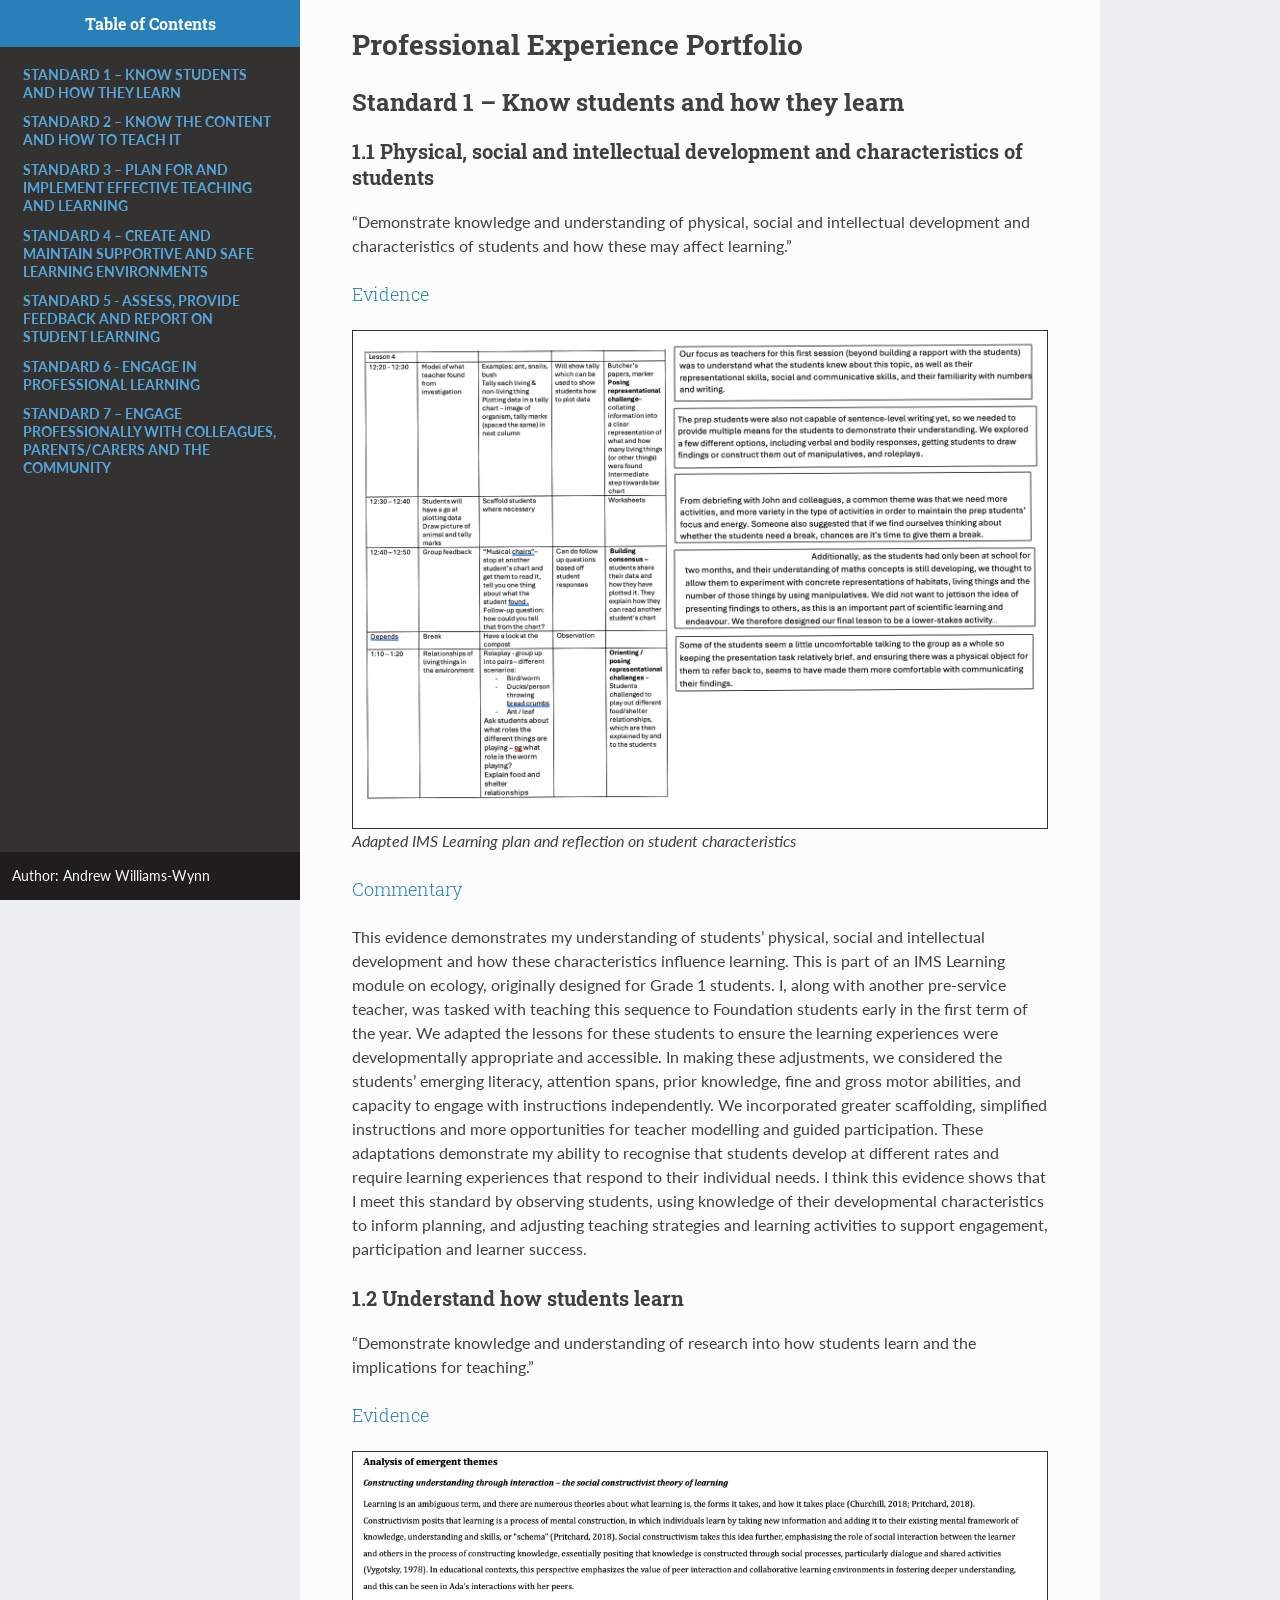
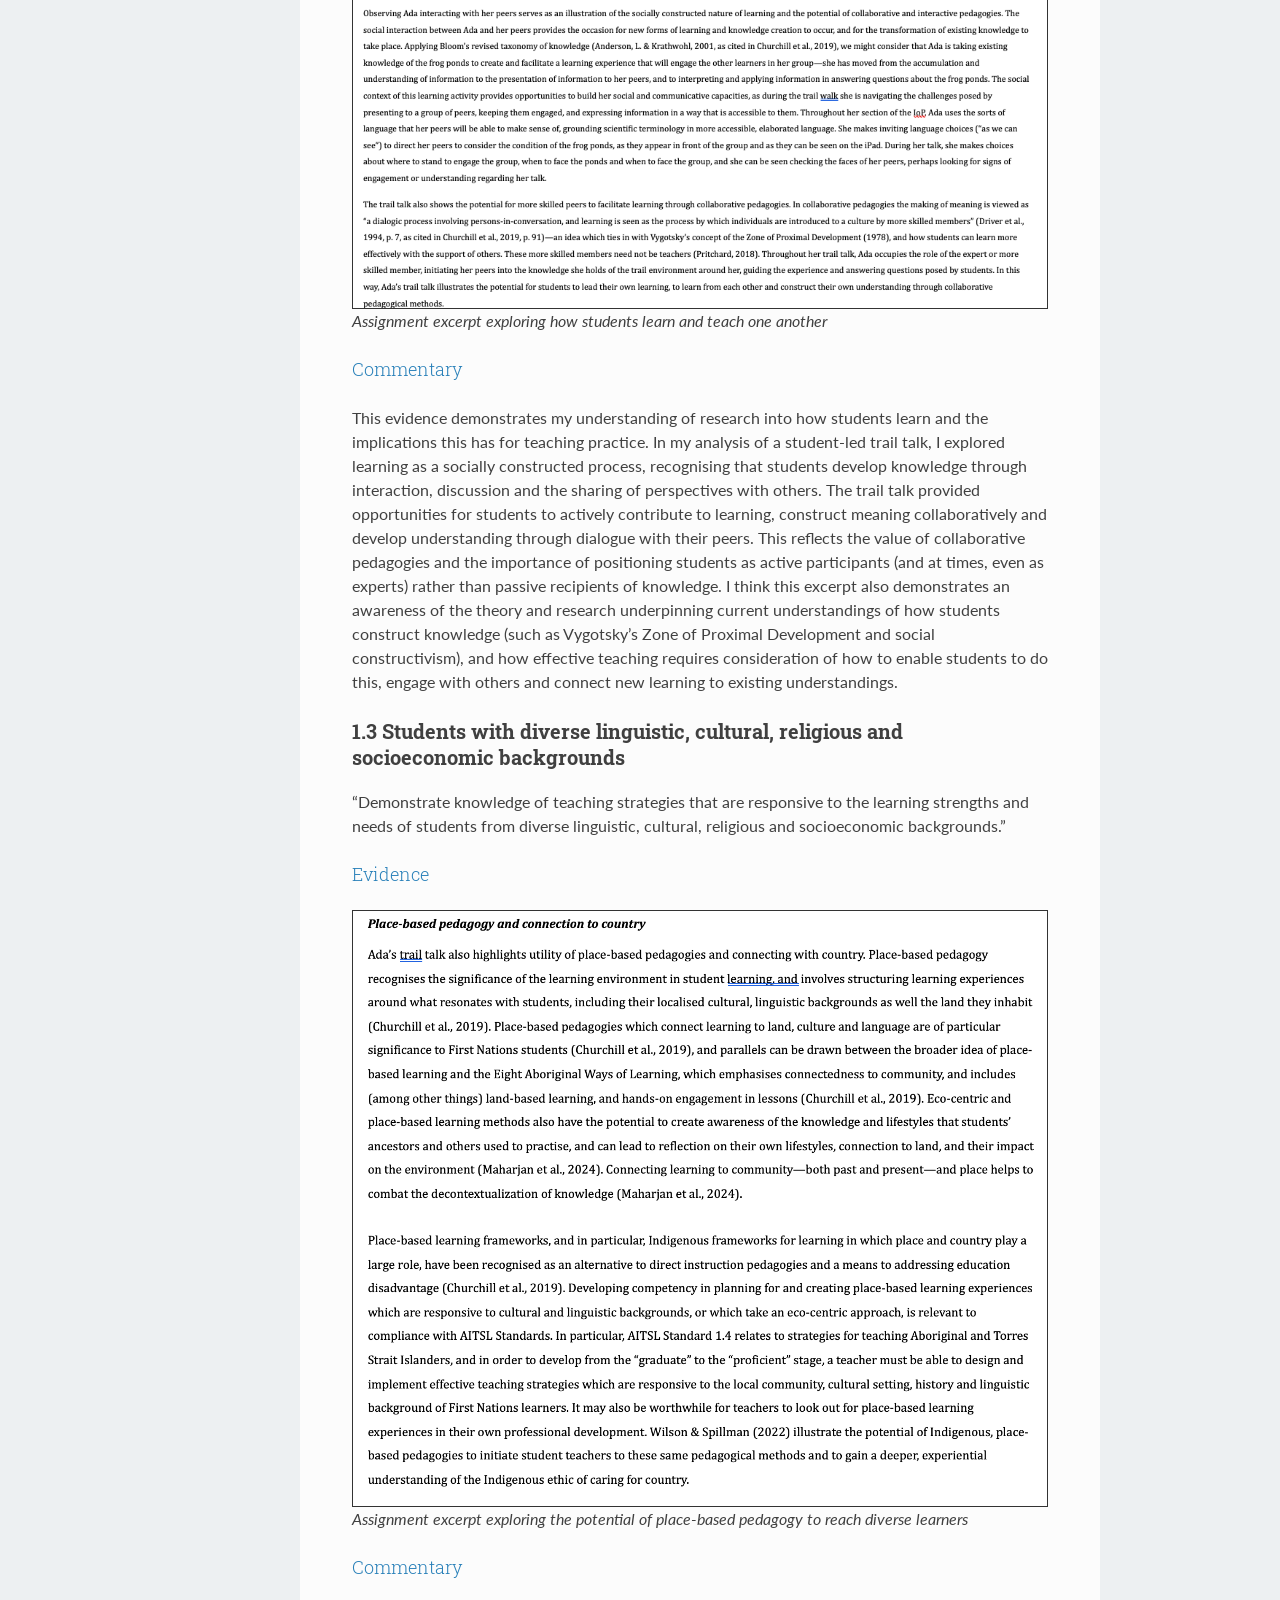
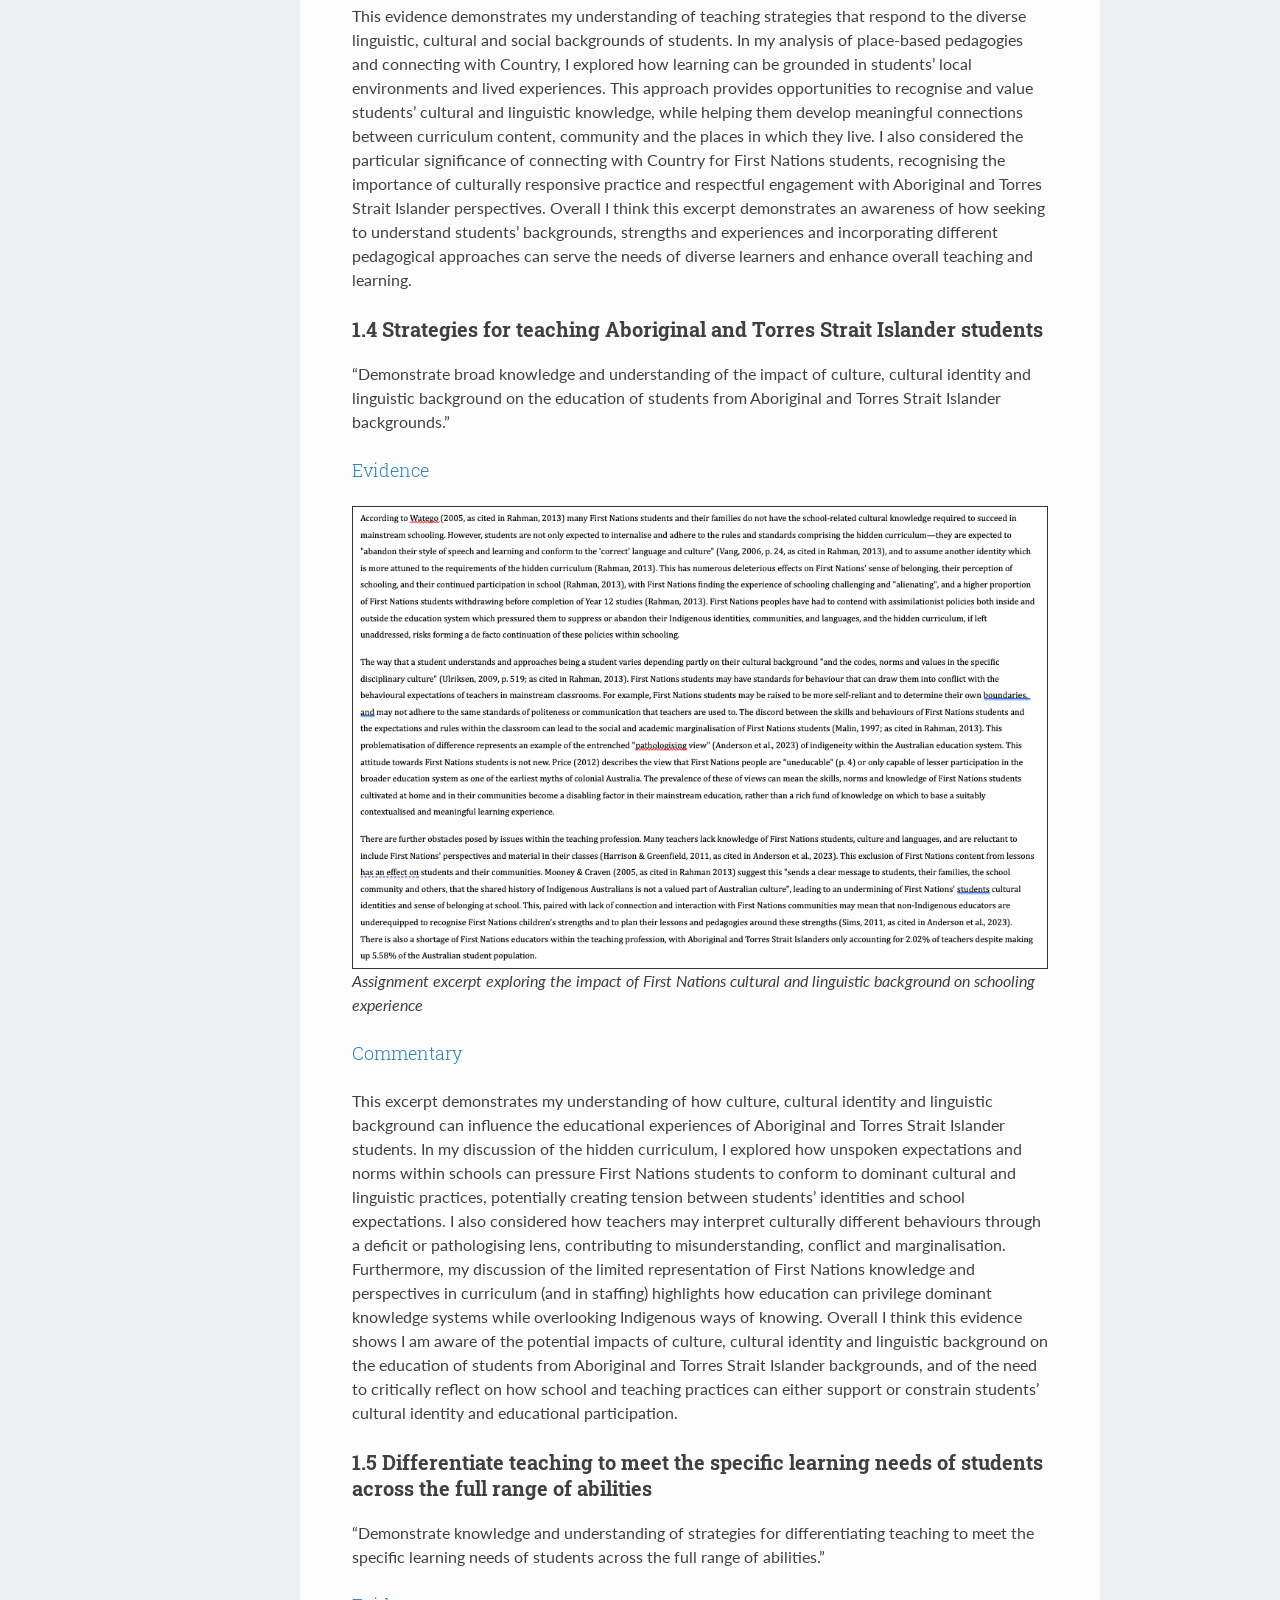
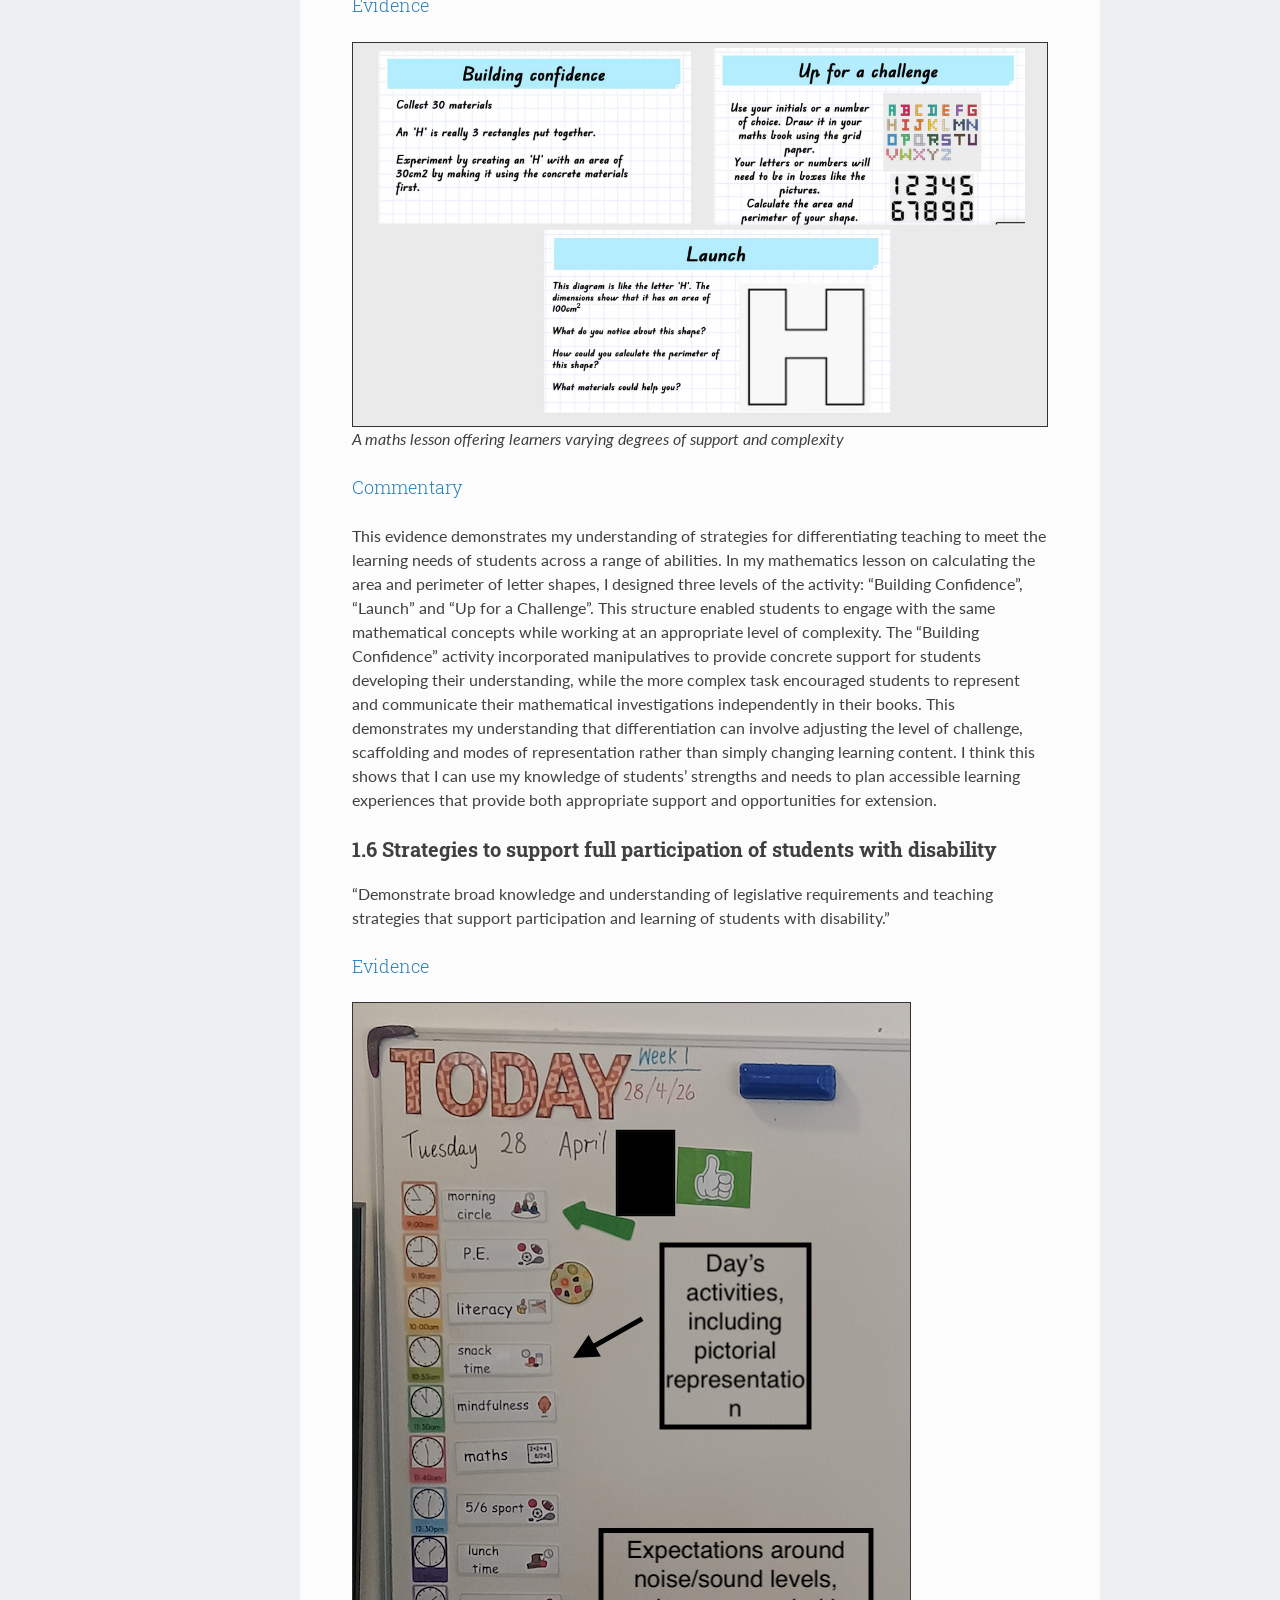
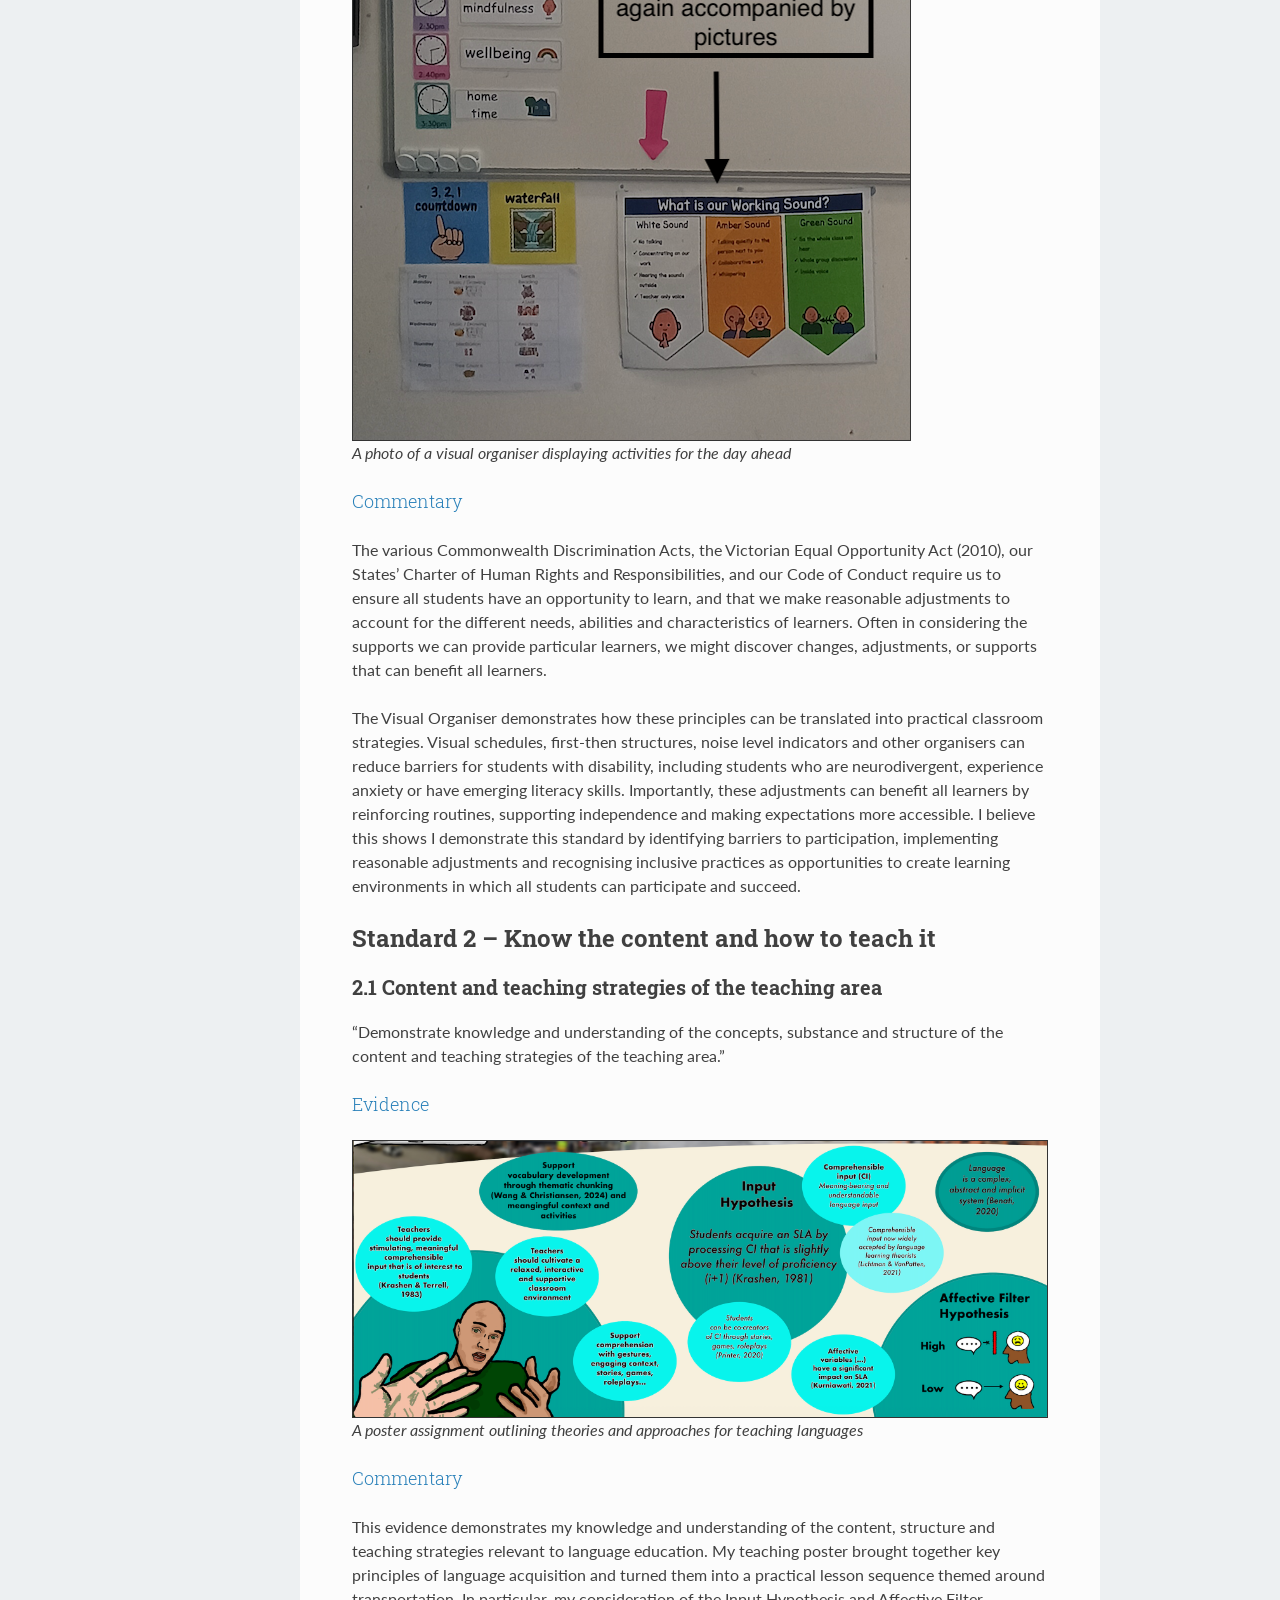
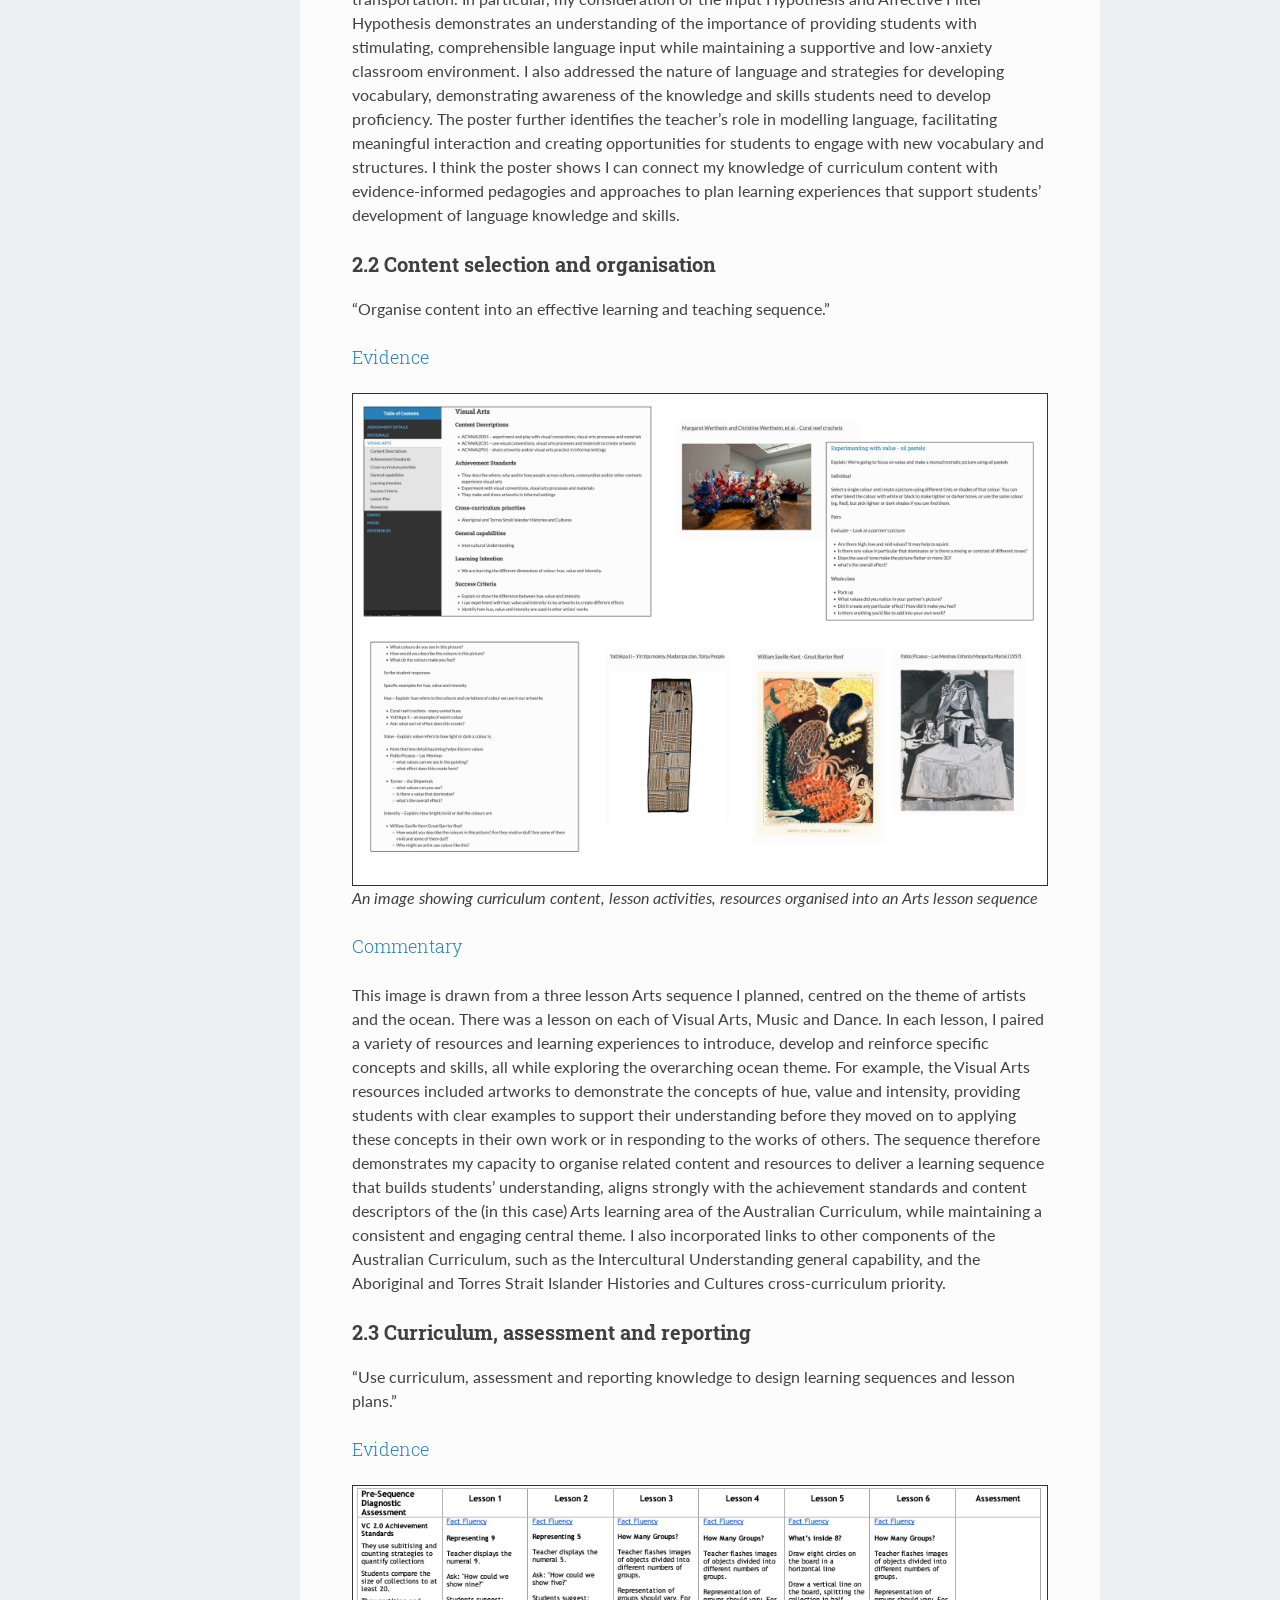
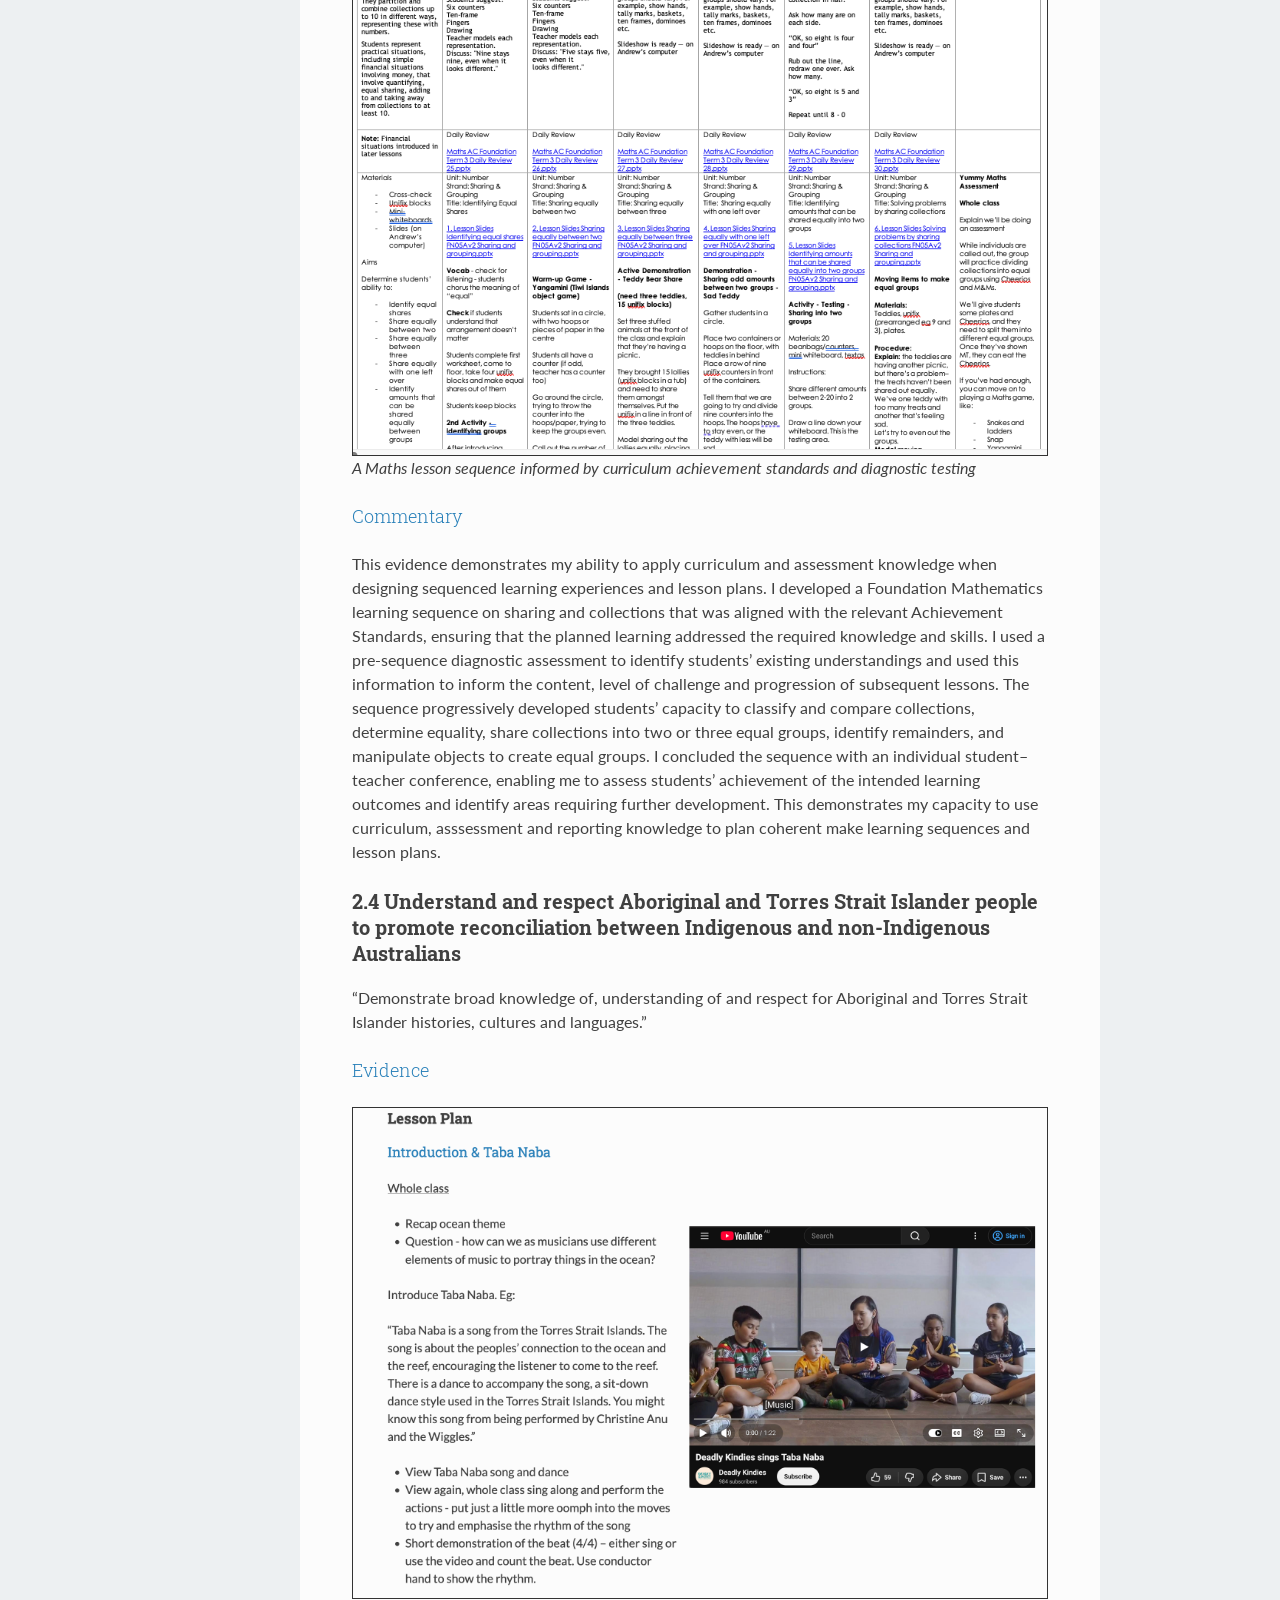
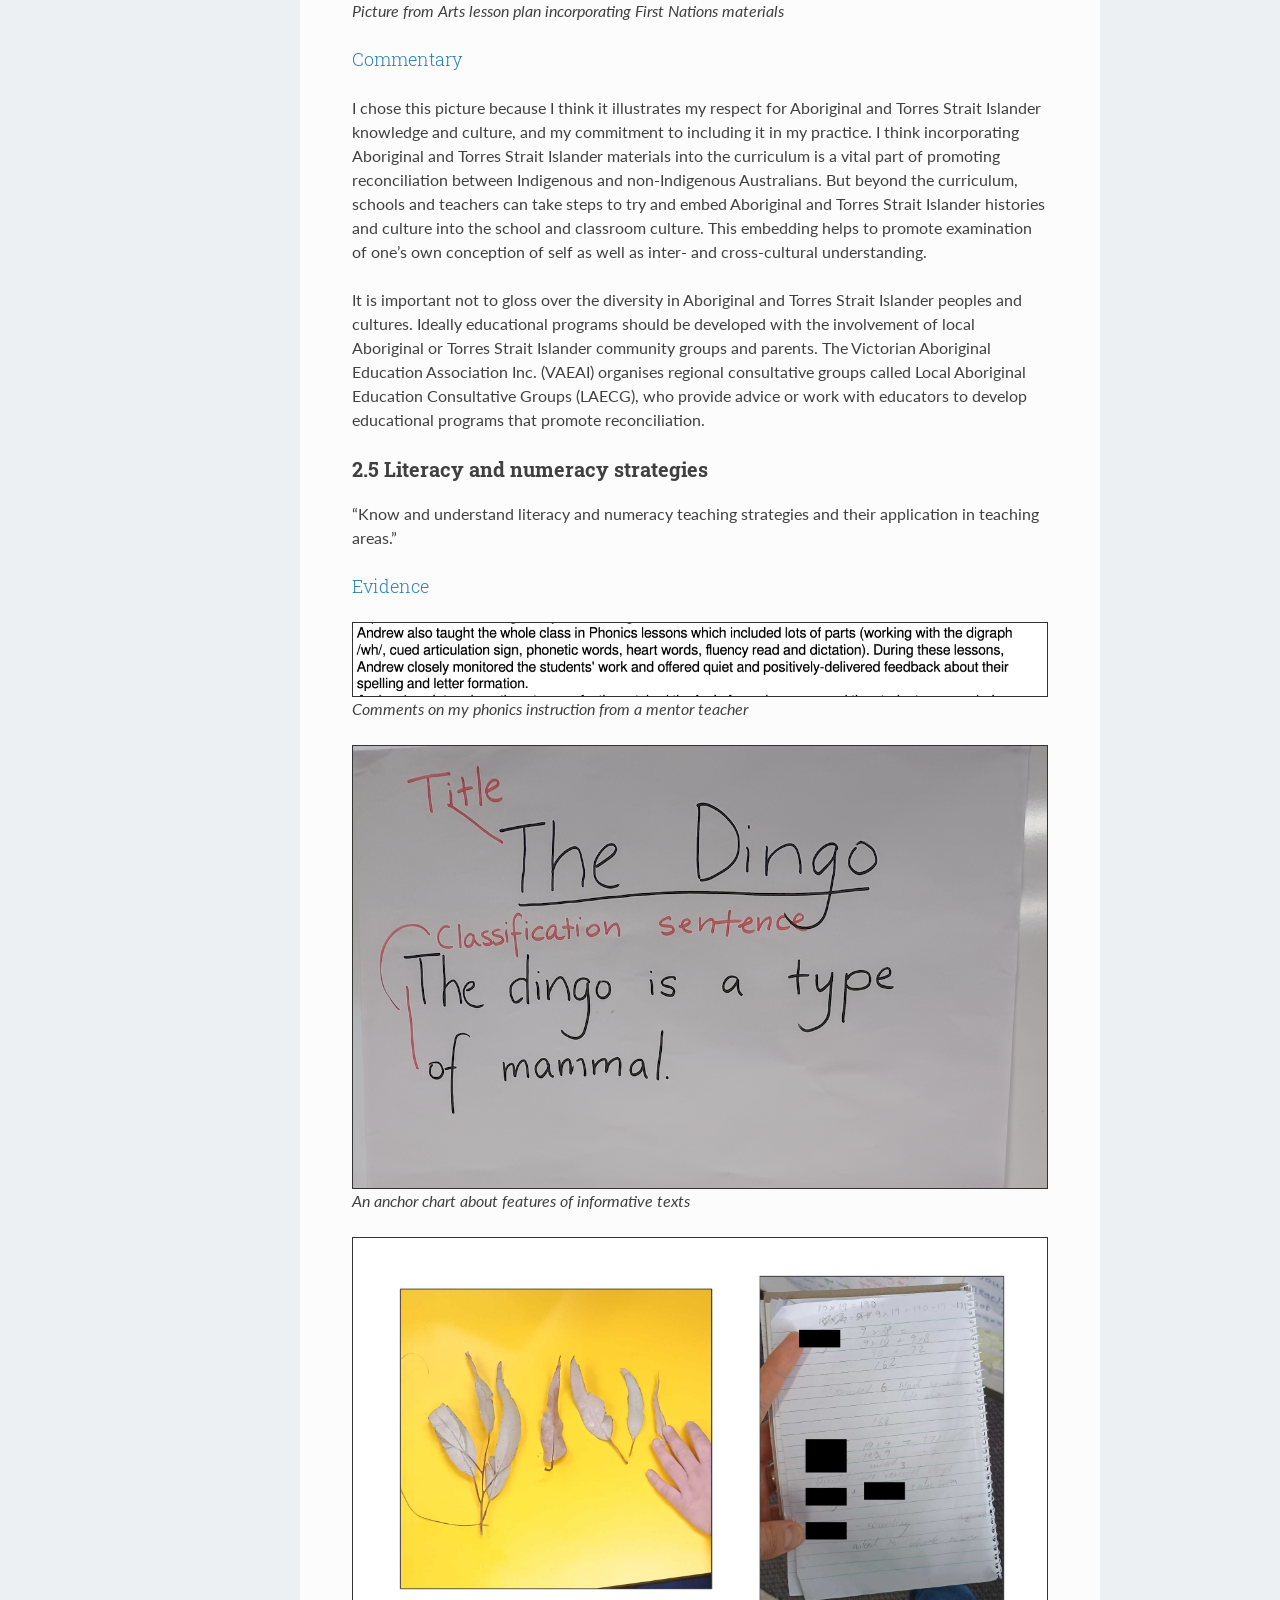
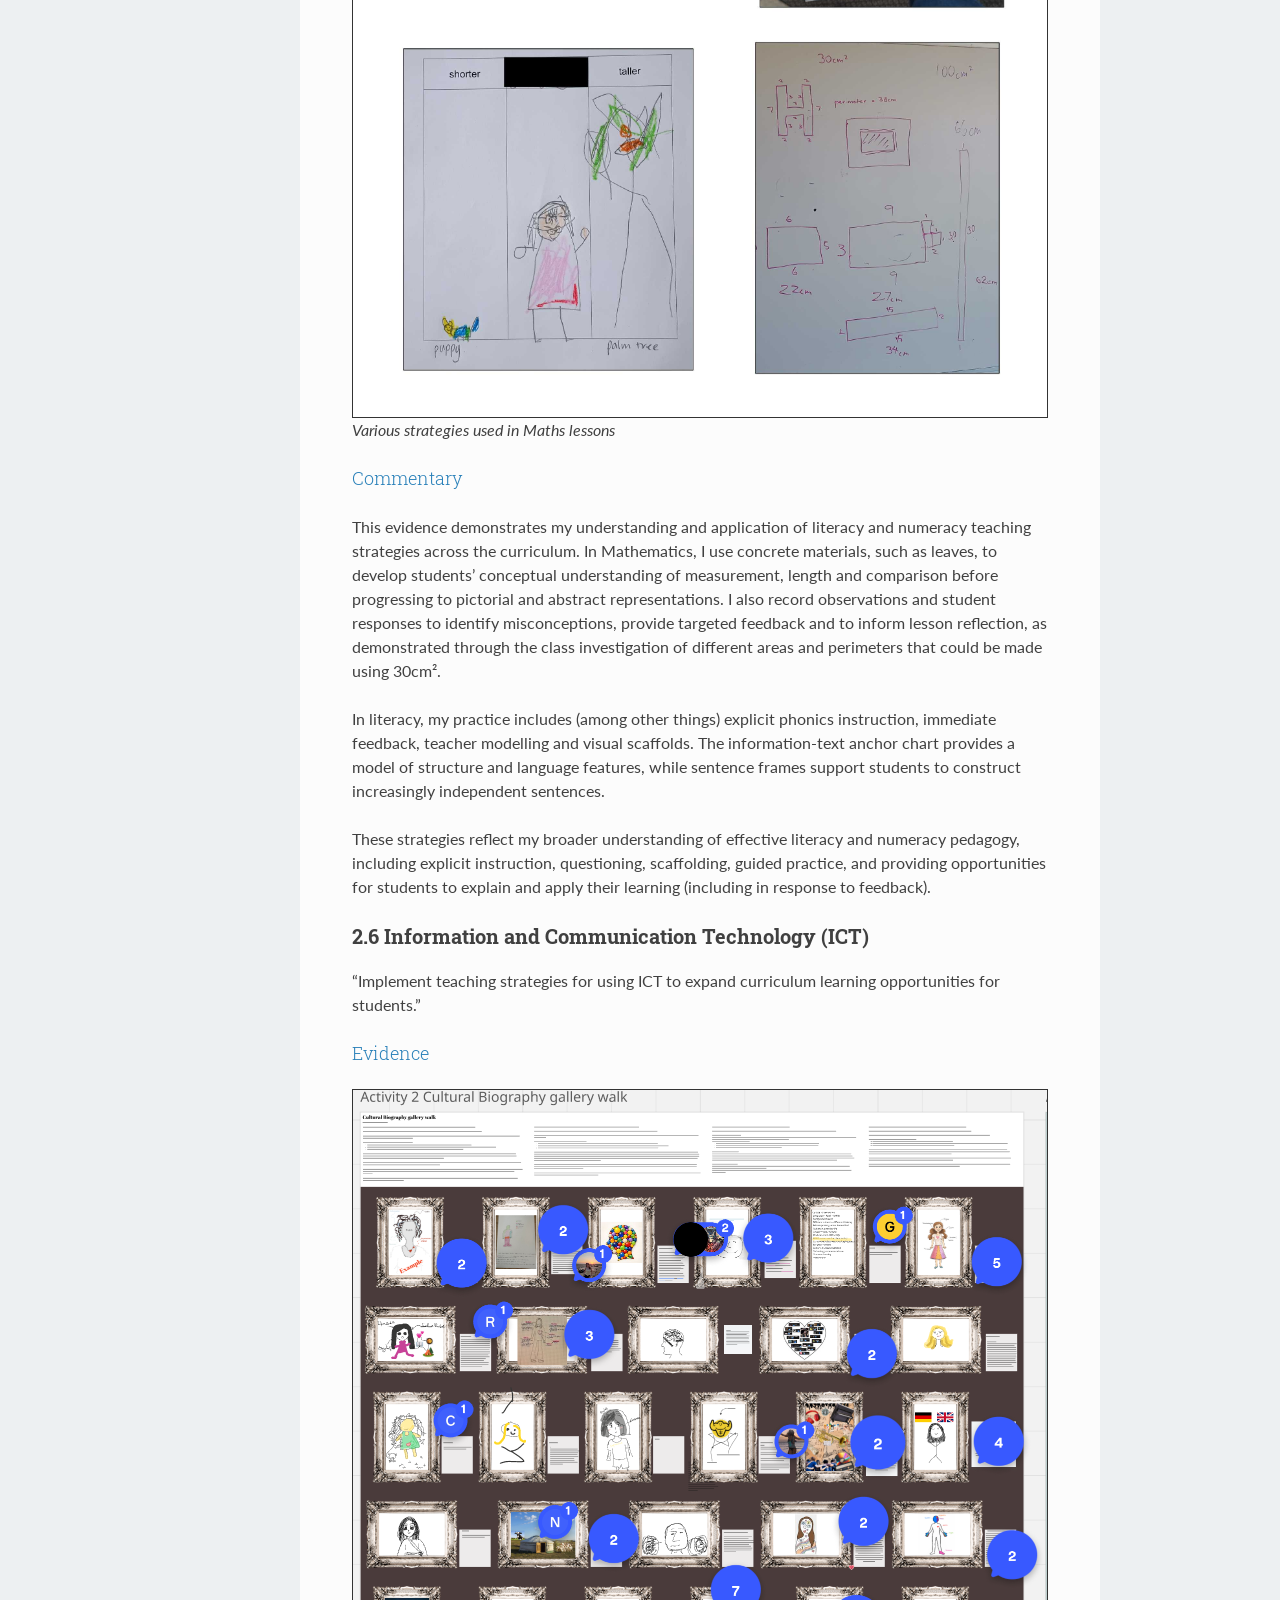
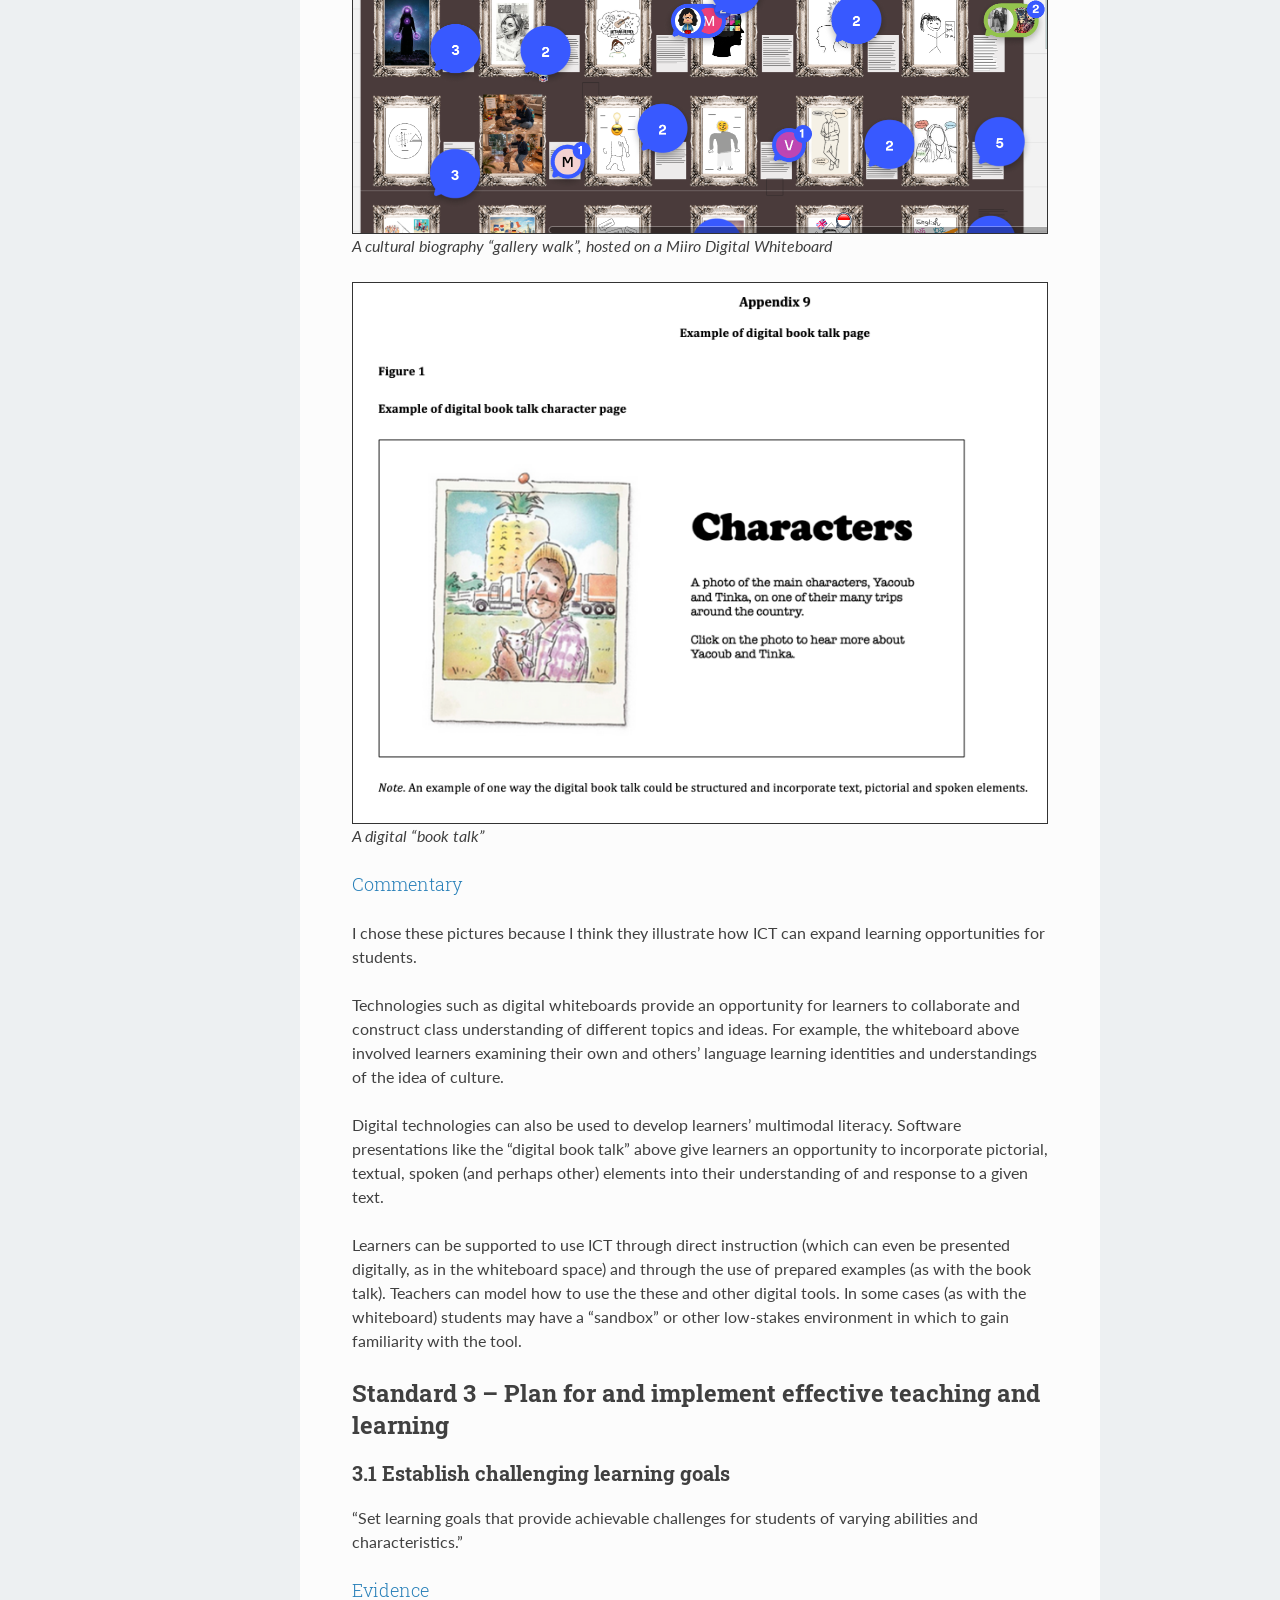
==== commit 98a76f78: "minor edits" ====
--- a/index.html
+++ b/index.html
@@ -27,222 +27,222 @@
 <h2>Table of Contents</h2>
 <div id="text-table-of-contents" role="doc-toc">
 <ul>
-<li><a href="#org376615a">Standard 1 – Know students and how they learn</a>
+<li><a href="#org4a1faaf">Standard 1 – Know students and how they learn</a>
 <ul>
-<li><a href="#orgbb60e2f">1.1 Physical, social and intellectual development and characteristics of students</a></li>
-<li><a href="#orgc352ac2">1.2 Understand how students learn</a></li>
-<li><a href="#org08fa4d1">1.3 Students with diverse linguistic, cultural, religious and socioeconomic backgrounds</a></li>
-<li><a href="#orgebdaade">1.4 Strategies for teaching Aboriginal and Torres Strait Islander students</a></li>
-<li><a href="#org8d9391d">1.5 Differentiate teaching to meet the specific learning needs of students across the full range of abilities</a></li>
-<li><a href="#org44be153">1.6 Strategies to support full participation of students with disability</a></li>
+<li><a href="#org31191c4">1.1 Physical, social and intellectual development and characteristics of students</a></li>
+<li><a href="#orga73b0c6">1.2 Understand how students learn</a></li>
+<li><a href="#orge69c184">1.3 Students with diverse linguistic, cultural, religious and socioeconomic backgrounds</a></li>
+<li><a href="#org11f4a8a">1.4 Strategies for teaching Aboriginal and Torres Strait Islander students</a></li>
+<li><a href="#org73ac778">1.5 Differentiate teaching to meet the specific learning needs of students across the full range of abilities</a></li>
+<li><a href="#org28b6a5a">1.6 Strategies to support full participation of students with disability</a></li>
 </ul>
 </li>
-<li><a href="#org548e4a2">Standard 2 – Know the content and how to teach it</a>
+<li><a href="#org29a8749">Standard 2 – Know the content and how to teach it</a>
 <ul>
-<li><a href="#org0524643">2.1 Content and teaching strategies of the teaching area</a></li>
-<li><a href="#org6b830bb">2.2 Content selection and organisation</a></li>
-<li><a href="#org400a3b4">2.3 Curriculum, assessment and reporting</a></li>
-<li><a href="#org868f351">2.4 Understand and respect Aboriginal and Torres Strait Islander people to promote reconciliation between Indigenous and non-Indigenous Australians</a></li>
-<li><a href="#orgb975c7f">2.5 Literacy and numeracy strategies</a></li>
-<li><a href="#orgfe8318b">2.6 Information and Communication Technology (ICT)</a></li>
+<li><a href="#org5451646">2.1 Content and teaching strategies of the teaching area</a></li>
+<li><a href="#orge0304c8">2.2 Content selection and organisation</a></li>
+<li><a href="#org49089bf">2.3 Curriculum, assessment and reporting</a></li>
+<li><a href="#org8e18d73">2.4 Understand and respect Aboriginal and Torres Strait Islander people to promote reconciliation between Indigenous and non-Indigenous Australians</a></li>
+<li><a href="#org6adcb65">2.5 Literacy and numeracy strategies</a></li>
+<li><a href="#org1b82723">2.6 Information and Communication Technology (ICT)</a></li>
 </ul>
 </li>
-<li><a href="#org60f76d7">Standard 3 – Plan for and implement effective teaching and learning</a>
+<li><a href="#org916e803">Standard 3 – Plan for and implement effective teaching and learning</a>
 <ul>
-<li><a href="#orgfe65aa8">3.1 Establish challenging learning goals</a></li>
-<li><a href="#org6c4cb73">3.2 Plan, structure and sequence learning programs</a></li>
-<li><a href="#org91cdd72">3.3 Use teaching strategies</a></li>
-<li><a href="#org4698d6a">3.4 Select and use resources</a></li>
-<li><a href="#orgbc8f587">3.5 Use Effective Classroom Communication</a></li>
-<li><a href="#org4a7e4c6">3.6 Evaluate and improve teaching programs</a></li>
-<li><a href="#org54e1f7b">3.7 Engage parents / carers in the educative process</a></li>
+<li><a href="#orgb89f89e">3.1 Establish challenging learning goals</a></li>
+<li><a href="#org12e5e93">3.2 Plan, structure and sequence learning programs</a></li>
+<li><a href="#org7b07419">3.3 Use teaching strategies</a></li>
+<li><a href="#orgcd5c767">3.4 Select and use resources</a></li>
+<li><a href="#orgdf294a7">3.5 Use Effective Classroom Communication</a></li>
+<li><a href="#org9fd4770">3.6 Evaluate and improve teaching programs</a></li>
+<li><a href="#orgde56da4">3.7 Engage parents / carers in the educative process</a></li>
 </ul>
 </li>
-<li><a href="#org57d4c04">Standard 4 – Create and maintain supportive and safe learning environments</a>
+<li><a href="#org37c1437">Standard 4 – Create and maintain supportive and safe learning environments</a>
 <ul>
-<li><a href="#orga7e70e7">4.1 Support student participation</a></li>
-<li><a href="#orgd34c965">4.2 Manage classroom activities</a></li>
-<li><a href="#org1b55a7e">4.3 Manage Challenging Behaviour</a></li>
-<li><a href="#orgcd8f983">4.4 Maintain Student Safety</a></li>
-<li><a href="#orgb2baf4e">4.5 Use ICT safely, responsibly and ethically</a></li>
+<li><a href="#orgb232c65">4.1 Support student participation</a></li>
+<li><a href="#orgcc1776e">4.2 Manage classroom activities</a></li>
+<li><a href="#org3eda948">4.3 Manage Challenging Behaviour</a></li>
+<li><a href="#org1f1b68d">4.4 Maintain Student Safety</a></li>
+<li><a href="#org53c0c90">4.5 Use ICT safely, responsibly and ethically</a></li>
 </ul>
 </li>
-<li><a href="#org129c626">Standard 5 - Assess, provide feedback and report on student learning</a>
+<li><a href="#org73c0c6f">Standard 5 - Assess, provide feedback and report on student learning</a>
 <ul>
-<li><a href="#org5ac411d">5.1 Assess student learning</a></li>
-<li><a href="#orge216583">5.2 Provide feedback to students on their learning</a></li>
-<li><a href="#org4220428">5.3 Make consistent and comparable judgements</a></li>
-<li><a href="#org0cc2472">5.4 Interpret student data</a></li>
-<li><a href="#orge0d0824">5.5 Report on student achievement</a></li>
+<li><a href="#org6e7bb9b">5.1 Assess student learning</a></li>
+<li><a href="#orgbe80849">5.2 Provide feedback to students on their learning</a></li>
+<li><a href="#orge115458">5.3 Make consistent and comparable judgements</a></li>
+<li><a href="#orgf01ce7b">5.4 Interpret student data</a></li>
+<li><a href="#org44c0a81">5.5 Report on student achievement</a></li>
 </ul>
 </li>
-<li><a href="#org15f88b2">Standard 6 - Engage in professional learning</a>
+<li><a href="#org3f56c6c">Standard 6 - Engage in professional learning</a>
 <ul>
-<li><a href="#org5dfc6f9">6.1 Identify and plan professional learning needs</a></li>
-<li><a href="#org72e31eb">6.2 Engage in professional learning and improve practice</a></li>
-<li><a href="#orga13ece3">6.3 Engage with colleagues and improve practice</a></li>
-<li><a href="#org5b8f235">6.4 Apply professional learning and improve student learning</a></li>
+<li><a href="#orgac4a721">6.1 Identify and plan professional learning needs</a></li>
+<li><a href="#orgf5065af">6.2 Engage in professional learning and improve practice</a></li>
+<li><a href="#org27cd57e">6.3 Engage with colleagues and improve practice</a></li>
+<li><a href="#org26bcc8e">6.4 Apply professional learning and improve student learning</a></li>
 </ul>
 </li>
-<li><a href="#org671e84e">Standard 7 – Engage professionally with colleagues, parents/carers and the community</a>
+<li><a href="#org9926589">Standard 7 – Engage professionally with colleagues, parents/carers and the community</a>
 <ul>
-<li><a href="#orgf819e50">7.1 Meet professional ethics and responsibilities</a></li>
-<li><a href="#org2eeffb5">7.2 Comply with legislative, administrative and organisational requirements</a></li>
-<li><a href="#org7086663">7.3 Engage with the parents/carers</a></li>
-<li><a href="#org72b2cae">7.4 Engage with professional teaching networks and broader communities</a></li>
+<li><a href="#org0e96f78">7.1 Meet professional ethics and responsibilities</a></li>
+<li><a href="#orgeb27e0f">7.2 Comply with legislative, administrative and organisational requirements</a></li>
+<li><a href="#org12bea8a">7.3 Engage with the parents/carers</a></li>
+<li><a href="#org1fd34fb">7.4 Engage with professional teaching networks and broader communities</a></li>
 </ul>
 </li>
 </ul>
 </div>
 </div>
-<div id="outline-container-org376615a" class="outline-2">
-<h2 id="org376615a">Standard 1 – Know students and how they learn</h2>
-<div class="outline-text-2" id="text-org376615a">
-</div>
-<div id="outline-container-orgbb60e2f" class="outline-3">
-<h3 id="orgbb60e2f">1.1 Physical, social and intellectual development and characteristics of students</h3>
-<div class="outline-text-3" id="text-orgbb60e2f">
+<div id="outline-container-org4a1faaf" class="outline-2">
+<h2 id="org4a1faaf">Standard 1 – Know students and how they learn</h2>
+<div class="outline-text-2" id="text-org4a1faaf">
+</div>
+<div id="outline-container-org31191c4" class="outline-3">
+<h3 id="org31191c4">1.1 Physical, social and intellectual development and characteristics of students</h3>
+<div class="outline-text-3" id="text-org31191c4">
 <p>
 &ldquo;Demonstrate knowledge and understanding of physical, social and intellectual development and characteristics of students and how these may affect learning.&rdquo;
 </p>
 </div>
-<div id="outline-container-orgaf01c5b" class="outline-4">
-<h4 id="orgaf01c5b">Evidence</h4>
-<div class="outline-text-4" id="text-orgaf01c5b">
+<div id="outline-container-orgf64eb32" class="outline-4">
+<h4 id="orgf64eb32">Evidence</h4>
+<div class="outline-text-4" id="text-orgf64eb32">
 <p>
 <img src="./Assets/IMSLearning.png" alt="IMSLearning.png" /> <br />
 <i>Adapted IMS Learning plan and reflection on student characteristics</i>
 </p>
 </div>
 </div>
-<div id="outline-container-orgc55a6a0" class="outline-4">
-<h4 id="orgc55a6a0">Commentary</h4>
-<div class="outline-text-4" id="text-orgc55a6a0">
+<div id="outline-container-org6d94421" class="outline-4">
+<h4 id="org6d94421">Commentary</h4>
+<div class="outline-text-4" id="text-org6d94421">
 <p>
 This evidence demonstrates my understanding of students’ physical, social and intellectual development and how these characteristics influence learning. This is part of an IMS Learning module on ecology, originally designed for Grade 1 students. I, along with another pre-service teacher, was tasked with teaching this sequence to Foundation students early in the first term of the year. We adapted the lessons for these students to ensure the learning experiences were developmentally appropriate and accessible. In making these adjustments, we considered the students’ emerging literacy, attention spans, prior knowledge, fine and gross motor abilities, and capacity to engage with instructions independently. We incorporated greater scaffolding, simplified instructions and more opportunities for teacher modelling and guided participation. These adaptations demonstrate my ability to recognise that students develop at different rates and require learning experiences that respond to their individual needs. I think this evidence shows that I meet this standard by observing students, using knowledge of their developmental characteristics to inform planning, and adjusting teaching strategies and learning activities to support engagement, participation and learner success.
 </p>
 </div>
 </div>
 </div>
-<div id="outline-container-orgc352ac2" class="outline-3">
-<h3 id="orgc352ac2">1.2 Understand how students learn</h3>
-<div class="outline-text-3" id="text-orgc352ac2">
+<div id="outline-container-orga73b0c6" class="outline-3">
+<h3 id="orga73b0c6">1.2 Understand how students learn</h3>
+<div class="outline-text-3" id="text-orga73b0c6">
 <p>
 &ldquo;Demonstrate knowledge and understanding of research into how students learn and the implications for teaching.&rdquo;
 </p>
 </div>
-<div id="outline-container-orge095d88" class="outline-4">
-<h4 id="orge095d88">Evidence</h4>
-<div class="outline-text-4" id="text-orge095d88">
+<div id="outline-container-orga319f73" class="outline-4">
+<h4 id="orga319f73">Evidence</h4>
+<div class="outline-text-4" id="text-orga319f73">
 <p>
 <img src="./Assets/HowStudentsLearn2.png" alt="HowStudentsLearn2.png" /> <br />
 <i>Assignment excerpt exploring how students learn and teach one another</i>
 </p>
 </div>
 </div>
-<div id="outline-container-org24b5de3" class="outline-4">
-<h4 id="org24b5de3">Commentary</h4>
-<div class="outline-text-4" id="text-org24b5de3">
+<div id="outline-container-orga167a6b" class="outline-4">
+<h4 id="orga167a6b">Commentary</h4>
+<div class="outline-text-4" id="text-orga167a6b">
 <p>
 This evidence demonstrates my understanding of research into how students learn and the implications this has for teaching practice. In my analysis of a student-led trail talk, I explored learning as a socially constructed process, recognising that students develop knowledge through interaction, discussion and the sharing of perspectives with others. The trail talk provided opportunities for students to actively contribute to learning, construct meaning collaboratively and develop understanding through dialogue with their peers. This reflects the value of collaborative pedagogies and the importance of positioning students as active participants (and at times, even as experts) rather than passive recipients of knowledge. I think this excerpt also demonstrates an awareness of the theory and research underpinning current understandings of how students construct knowledge (such as Vygotsky&rsquo;s Zone of Proximal Development and social constructivism), and how effective teaching requires consideration of how to enable students to do this, engage with others and connect new learning to existing understandings.
 </p>
 </div>
 </div>
 </div>
-<div id="outline-container-org08fa4d1" class="outline-3">
-<h3 id="org08fa4d1">1.3 Students with diverse linguistic, cultural, religious and socioeconomic backgrounds</h3>
-<div class="outline-text-3" id="text-org08fa4d1">
+<div id="outline-container-orge69c184" class="outline-3">
+<h3 id="orge69c184">1.3 Students with diverse linguistic, cultural, religious and socioeconomic backgrounds</h3>
+<div class="outline-text-3" id="text-orge69c184">
 <p>
 &ldquo;Demonstrate knowledge of teaching strategies that are responsive to the learning strengths and needs of students from diverse linguistic, cultural, religious and socioeconomic backgrounds.&rdquo;
 </p>
 </div>
-<div id="outline-container-orgb8112b9" class="outline-4">
-<h4 id="orgb8112b9">Evidence</h4>
-<div class="outline-text-4" id="text-orgb8112b9">
+<div id="outline-container-orgb726f5d" class="outline-4">
+<h4 id="orgb726f5d">Evidence</h4>
+<div class="outline-text-4" id="text-orgb726f5d">
 <p>
 <img src="./Assets/PlaceBasedPedagogies.png" alt="PlaceBasedPedagogies.png" /> <br />
 <i>Assignment excerpt exploring the potential of place-based pedagogy to reach diverse learners</i>
 </p>
 </div>
 </div>
-<div id="outline-container-org61a592a" class="outline-4">
-<h4 id="org61a592a">Commentary</h4>
-<div class="outline-text-4" id="text-org61a592a">
+<div id="outline-container-orgd6101f6" class="outline-4">
+<h4 id="orgd6101f6">Commentary</h4>
+<div class="outline-text-4" id="text-orgd6101f6">
 <p>
 This evidence demonstrates my understanding of teaching strategies that respond to the diverse linguistic, cultural and social backgrounds of students. In my analysis of place-based pedagogies and connecting with Country, I explored how learning can be grounded in students’ local environments and lived experiences. This approach provides opportunities to recognise and value students’ cultural and linguistic knowledge, while helping them develop meaningful connections between curriculum content, community and the places in which they live. I also considered the particular significance of connecting with Country for First Nations students, recognising the importance of culturally responsive practice and respectful engagement with Aboriginal and Torres Strait Islander perspectives. Overall I think this excerpt demonstrates an awareness of how seeking to understand students’ backgrounds, strengths and experiences and incorporating different pedagogical approaches can serve the needs of diverse learners and enhance overall teaching and learning. 
 </p>
 </div>
 </div>
 </div>
-<div id="outline-container-orgebdaade" class="outline-3">
-<h3 id="orgebdaade">1.4 Strategies for teaching Aboriginal and Torres Strait Islander students</h3>
-<div class="outline-text-3" id="text-orgebdaade">
+<div id="outline-container-org11f4a8a" class="outline-3">
+<h3 id="org11f4a8a">1.4 Strategies for teaching Aboriginal and Torres Strait Islander students</h3>
+<div class="outline-text-3" id="text-org11f4a8a">
 <p>
 &ldquo;Demonstrate broad knowledge and understanding of the impact of culture, cultural identity and linguistic background on the education of students from Aboriginal and Torres Strait Islander backgrounds.&rdquo;
 </p>
 </div>
-<div id="outline-container-orge6e96af" class="outline-4">
-<h4 id="orge6e96af">Evidence</h4>
-<div class="outline-text-4" id="text-orge6e96af">
+<div id="outline-container-org1b20830" class="outline-4">
+<h4 id="org1b20830">Evidence</h4>
+<div class="outline-text-4" id="text-org1b20830">
 <p>
 <img src="./Assets/ImpactOfCulturesHistories.png" alt="ImpactOfCulturesHistories.png" /> <br />
 <i>Assignment excerpt exploring the impact of First Nations cultural and linguistic background on schooling experience</i>
 </p>
 </div>
 </div>
-<div id="outline-container-orgd0a506e" class="outline-4">
-<h4 id="orgd0a506e">Commentary</h4>
-<div class="outline-text-4" id="text-orgd0a506e">
+<div id="outline-container-org71ab42c" class="outline-4">
+<h4 id="org71ab42c">Commentary</h4>
+<div class="outline-text-4" id="text-org71ab42c">
 <p>
 This excerpt demonstrates my understanding of how culture, cultural identity and linguistic background can influence the educational experiences of Aboriginal and Torres Strait Islander students. In my discussion of the hidden curriculum, I explored how unspoken expectations and norms within schools can pressure First Nations students to conform to dominant cultural and linguistic practices, potentially creating tension between students’ identities and school expectations. I also considered how teachers may interpret culturally different behaviours through a deficit or pathologising lens, contributing to misunderstanding, conflict and marginalisation. Furthermore, my discussion of the limited representation of First Nations knowledge and perspectives in curriculum (and in staffing) highlights how education can privilege dominant knowledge systems while overlooking Indigenous ways of knowing. Overall I think this evidence shows I am aware of the potential impacts of culture, cultural identity and linguistic background on the education of students from Aboriginal and Torres Strait Islander backgrounds, and of the need to critically reflect on how school and teaching practices can either support or constrain students’ cultural identity and educational participation.
 </p>
 </div>
 </div>
 </div>
-<div id="outline-container-org8d9391d" class="outline-3">
-<h3 id="org8d9391d">1.5 Differentiate teaching to meet the specific learning needs of students across the full range of abilities</h3>
-<div class="outline-text-3" id="text-org8d9391d">
+<div id="outline-container-org73ac778" class="outline-3">
+<h3 id="org73ac778">1.5 Differentiate teaching to meet the specific learning needs of students across the full range of abilities</h3>
+<div class="outline-text-3" id="text-org73ac778">
 <p>
 &ldquo;Demonstrate knowledge and understanding of strategies for differentiating teaching to meet the specific learning needs of students across the full range of abilities.&rdquo;
 </p>
 </div>
-<div id="outline-container-org205d001" class="outline-4">
-<h4 id="org205d001">Evidence</h4>
-<div class="outline-text-4" id="text-org205d001">
+<div id="outline-container-orgdddb6ea" class="outline-4">
+<h4 id="orgdddb6ea">Evidence</h4>
+<div class="outline-text-4" id="text-orgdddb6ea">
 <p>
 <img src="./Assets/DiffPlans.jpg" alt="DiffPlans.jpg" /> <br />
 <i>A maths lesson offering learners varying degrees of support and complexity</i>
 </p>
 </div>
 </div>
-<div id="outline-container-org5523ed0" class="outline-4">
-<h4 id="org5523ed0">Commentary</h4>
-<div class="outline-text-4" id="text-org5523ed0">
+<div id="outline-container-org074b1f6" class="outline-4">
+<h4 id="org074b1f6">Commentary</h4>
+<div class="outline-text-4" id="text-org074b1f6">
 <p>
 This evidence demonstrates my understanding of strategies for differentiating teaching to meet the learning needs of students across a range of abilities. In my mathematics lesson on calculating the area and perimeter of letter shapes, I designed three levels of the activity: “Building Confidence”, “Launch” and “Up for a Challenge”. This structure enabled students to engage with the same mathematical concepts while working at an appropriate level of complexity. The “Building Confidence” activity incorporated manipulatives to provide concrete support for students developing their understanding, while the more complex task encouraged students to represent and communicate their mathematical investigations independently in their books. This demonstrates my understanding that differentiation can involve adjusting the level of challenge, scaffolding and modes of representation rather than simply changing learning content. I think this shows that I can use my knowledge of students’ strengths and needs to plan accessible learning experiences that provide both appropriate support and opportunities for extension.
 </p>
 </div>
 </div>
 </div>
-<div id="outline-container-org44be153" class="outline-3">
-<h3 id="org44be153">1.6 Strategies to support full participation of students with disability</h3>
-<div class="outline-text-3" id="text-org44be153">
+<div id="outline-container-org28b6a5a" class="outline-3">
+<h3 id="org28b6a5a">1.6 Strategies to support full participation of students with disability</h3>
+<div class="outline-text-3" id="text-org28b6a5a">
 <p>
 &ldquo;Demonstrate broad knowledge and understanding of legislative requirements and teaching strategies that support participation and learning of students with disability.&rdquo;
 </p>
 </div>
-<div id="outline-container-org2aeabbd" class="outline-4">
-<h4 id="org2aeabbd">Evidence</h4>
-<div class="outline-text-4" id="text-org2aeabbd">
+<div id="outline-container-org2321440" class="outline-4">
+<h4 id="org2321440">Evidence</h4>
+<div class="outline-text-4" id="text-org2321440">
 <p>
 <img src="./Assets/VisualOrganiser.png" alt="VisualOrganiser.png" /> <br />
 <i>A photo of a visual organiser displaying activities for the day ahead</i>
 </p>
 </div>
 </div>
-<div id="outline-container-org27037f7" class="outline-4">
-<h4 id="org27037f7">Commentary</h4>
-<div class="outline-text-4" id="text-org27037f7">
+<div id="outline-container-org7f3482c" class="outline-4">
+<h4 id="org7f3482c">Commentary</h4>
+<div class="outline-text-4" id="text-org7f3482c">
 <p>
 The various Commonwealth Discrimination Acts, the Victorian Equal Opportunity Act (2010), our States&rsquo; Charter of Human Rights and Responsibilities, and our Code of Conduct require us to ensure all students have an opportunity to learn, and that we make reasonable adjustments to account for the different needs, abilities and characteristics of learners. Often in considering the supports we can provide particular learners, we might discover changes, adjustments, or supports that can benefit all learners.
 </p>
@@ -254,104 +254,104 @@
 </div>
 </div>
 </div>
-<div id="outline-container-org548e4a2" class="outline-2">
-<h2 id="org548e4a2">Standard 2 – Know the content and how to teach it</h2>
-<div class="outline-text-2" id="text-org548e4a2">
-</div>
-<div id="outline-container-org0524643" class="outline-3">
-<h3 id="org0524643">2.1 Content and teaching strategies of the teaching area</h3>
-<div class="outline-text-3" id="text-org0524643">
+<div id="outline-container-org29a8749" class="outline-2">
+<h2 id="org29a8749">Standard 2 – Know the content and how to teach it</h2>
+<div class="outline-text-2" id="text-org29a8749">
+</div>
+<div id="outline-container-org5451646" class="outline-3">
+<h3 id="org5451646">2.1 Content and teaching strategies of the teaching area</h3>
+<div class="outline-text-3" id="text-org5451646">
 <p>
 &ldquo;Demonstrate knowledge and understanding of the concepts, substance and structure of the content and teaching strategies of the teaching area.&rdquo;
 </p>
 </div>
-<div id="outline-container-org852f89a" class="outline-4">
-<h4 id="org852f89a">Evidence</h4>
-<div class="outline-text-4" id="text-org852f89a">
+<div id="outline-container-orgf142d51" class="outline-4">
+<h4 id="orgf142d51">Evidence</h4>
+<div class="outline-text-4" id="text-orgf142d51">
 <p>
 <img src="./Assets/KnowledgeSubjArea.png" alt="KnowledgeSubjArea.png" /> <br />
 <i>A poster assignment outlining theories and approaches for teaching languages</i>
 </p>
 </div>
 </div>
-<div id="outline-container-org38c9554" class="outline-4">
-<h4 id="org38c9554">Commentary</h4>
-<div class="outline-text-4" id="text-org38c9554">
+<div id="outline-container-org347e99d" class="outline-4">
+<h4 id="org347e99d">Commentary</h4>
+<div class="outline-text-4" id="text-org347e99d">
 <p>
 This evidence demonstrates my knowledge and understanding of the content, structure and teaching strategies relevant to language education. My teaching poster brought together key principles of language acquisition and turned them into a practical lesson sequence themed around transportation. In particular, my consideration of the Input Hypothesis and Affective Filter Hypothesis demonstrates an understanding of the importance of providing students with stimulating, comprehensible language input while maintaining a supportive and low-anxiety classroom environment. I also addressed the nature of language and strategies for developing vocabulary, demonstrating awareness of the knowledge and skills students need to develop proficiency. The poster further identifies the teacher’s role in modelling language, facilitating meaningful interaction and creating opportunities for students to engage with new vocabulary and structures. I think the poster shows I can connect my knowledge of curriculum content with evidence-informed pedagogies and approaches to plan learning experiences that support students’ development of language knowledge and skills.
 </p>
 </div>
 </div>
 </div>
-<div id="outline-container-org6b830bb" class="outline-3">
-<h3 id="org6b830bb">2.2 Content selection and organisation</h3>
-<div class="outline-text-3" id="text-org6b830bb">
+<div id="outline-container-orge0304c8" class="outline-3">
+<h3 id="orge0304c8">2.2 Content selection and organisation</h3>
+<div class="outline-text-3" id="text-orge0304c8">
 <p>
 &ldquo;Organise content into an effective learning and teaching sequence.&rdquo;
 </p>
 </div>
-<div id="outline-container-org35c9687" class="outline-4">
-<h4 id="org35c9687">Evidence</h4>
-<div class="outline-text-4" id="text-org35c9687">
+<div id="outline-container-org15aec64" class="outline-4">
+<h4 id="org15aec64">Evidence</h4>
+<div class="outline-text-4" id="text-org15aec64">
 <p>
 <img src="./Assets/OceanArtSequence2.jpg" alt="OceanArtSequence2.jpg" /> <br />
 <i>An image showing curriculum content, lesson activities, resources organised into an Arts lesson sequence</i>
 </p>
 </div>
 </div>
-<div id="outline-container-org0a4c516" class="outline-4">
-<h4 id="org0a4c516">Commentary</h4>
-<div class="outline-text-4" id="text-org0a4c516">
+<div id="outline-container-orgb884918" class="outline-4">
+<h4 id="orgb884918">Commentary</h4>
+<div class="outline-text-4" id="text-orgb884918">
 <p>
 This image is drawn from a three lesson Arts sequence I planned, centred on the theme of artists and the ocean. There was a lesson on each of Visual Arts, Music and Dance. In each lesson, I paired a variety of resources and learning experiences to introduce, develop and reinforce specific concepts and skills, all while exploring the overarching ocean theme. For example, the Visual Arts resources included artworks to demonstrate the concepts of hue, value and intensity, providing students with clear examples to support their understanding before they moved on to applying these concepts in their own work or in responding to the works of others. The sequence therefore demonstrates my capacity to organise related content and resources to deliver a learning sequence that builds students’ understanding, aligns strongly with the achievement standards and content descriptors of the (in this case) Arts learning area of the Australian Curriculum, while maintaining a consistent and engaging central theme. I also incorporated links to other components of the Australian Curriculum, such as the Intercultural Understanding general capability, and the Aboriginal and Torres Strait Islander Histories and Cultures cross-curriculum priority.
 </p>
 </div>
 </div>
 </div>
-<div id="outline-container-org400a3b4" class="outline-3">
-<h3 id="org400a3b4">2.3 Curriculum, assessment and reporting</h3>
-<div class="outline-text-3" id="text-org400a3b4">
+<div id="outline-container-org49089bf" class="outline-3">
+<h3 id="org49089bf">2.3 Curriculum, assessment and reporting</h3>
+<div class="outline-text-3" id="text-org49089bf">
 <p>
 &ldquo;Use curriculum, assessment and reporting knowledge to design learning sequences and lesson plans.&rdquo;
 </p>
 </div>
-<div id="outline-container-org3713ce8" class="outline-4">
-<h4 id="org3713ce8">Evidence</h4>
-<div class="outline-text-4" id="text-org3713ce8">
+<div id="outline-container-org1c0e4c0" class="outline-4">
+<h4 id="org1c0e4c0">Evidence</h4>
+<div class="outline-text-4" id="text-org1c0e4c0">
 <p>
 <img src="./Assets/MathsSequence.png" alt="MathsSequence.png" /> <br />
 <i>A Maths lesson sequence informed by curriculum achievement standards and diagnostic testing</i>
 </p>
 </div>
 </div>
-<div id="outline-container-orgd76601e" class="outline-4">
-<h4 id="orgd76601e">Commentary</h4>
-<div class="outline-text-4" id="text-orgd76601e">
+<div id="outline-container-org963a1f0" class="outline-4">
+<h4 id="org963a1f0">Commentary</h4>
+<div class="outline-text-4" id="text-org963a1f0">
 <p>
 This evidence demonstrates my ability to apply curriculum and assessment knowledge when designing sequenced learning experiences and lesson plans. I developed a Foundation Mathematics learning sequence on sharing and collections that was aligned with the relevant Achievement Standards, ensuring that the planned learning addressed the required knowledge and skills. I used a pre-sequence diagnostic assessment to identify students’ existing understandings and used this information to inform the content, level of challenge and progression of subsequent lessons. The sequence progressively developed students’ capacity to classify and compare collections, determine equality, share collections into two or three equal groups, identify remainders, and manipulate objects to create equal groups. I concluded the sequence with an individual student–teacher conference, enabling me to assess students’ achievement of the intended learning outcomes and identify areas requiring further development. This demonstrates my capacity to use curriculum, asssessment and reporting knowledge to plan coherent make learning sequences and lesson plans.
 </p>
 </div>
 </div>
 </div>
-<div id="outline-container-org868f351" class="outline-3">
-<h3 id="org868f351">2.4 Understand and respect Aboriginal and Torres Strait Islander people to promote reconciliation between Indigenous and non-Indigenous Australians</h3>
-<div class="outline-text-3" id="text-org868f351">
+<div id="outline-container-org8e18d73" class="outline-3">
+<h3 id="org8e18d73">2.4 Understand and respect Aboriginal and Torres Strait Islander people to promote reconciliation between Indigenous and non-Indigenous Australians</h3>
+<div class="outline-text-3" id="text-org8e18d73">
 <p>
 &ldquo;Demonstrate broad knowledge of, understanding of and respect for Aboriginal and Torres Strait Islander histories, cultures and languages.&rdquo;
 </p>
 </div>
-<div id="outline-container-orgef582a2" class="outline-4">
-<h4 id="orgef582a2">Evidence</h4>
-<div class="outline-text-4" id="text-orgef582a2">
+<div id="outline-container-orgfeec0dc" class="outline-4">
+<h4 id="orgfeec0dc">Evidence</h4>
+<div class="outline-text-4" id="text-orgfeec0dc">
 <p>
 <img src="./Assets/TabaNabaCropped.png" alt="TabaNabaCropped.png" /> <br />
 <i>Picture from Arts lesson plan incorporating First Nations materials</i>
 </p>
 </div>
 </div>
-<div id="outline-container-org0a5d212" class="outline-4">
-<h4 id="org0a5d212">Commentary</h4>
-<div class="outline-text-4" id="text-org0a5d212">
+<div id="outline-container-org02cb37b" class="outline-4">
+<h4 id="org02cb37b">Commentary</h4>
+<div class="outline-text-4" id="text-org02cb37b">
 <p>
 I chose this picture because I think it illustrates my respect for Aboriginal and Torres Strait Islander knowledge and culture, and my commitment to including it in my practice. I think incorporating Aboriginal and Torres Strait Islander materials into the curriculum is a vital part of promoting reconciliation between Indigenous and non-Indigenous Australians. But beyond the curriculum, schools and teachers can take steps to try and embed Aboriginal and Torres Strait Islander histories and culture into the school and classroom culture. This embedding helps to promote examination of one&rsquo;s own conception of self as well as inter- and cross-cultural understanding.
 </p>
@@ -362,16 +362,16 @@
 </div>
 </div>
 </div>
-<div id="outline-container-orgb975c7f" class="outline-3">
-<h3 id="orgb975c7f">2.5 Literacy and numeracy strategies</h3>
-<div class="outline-text-3" id="text-orgb975c7f">
+<div id="outline-container-org6adcb65" class="outline-3">
+<h3 id="org6adcb65">2.5 Literacy and numeracy strategies</h3>
+<div class="outline-text-3" id="text-org6adcb65">
 <p>
 &ldquo;Know and understand literacy and numeracy teaching strategies and their application in teaching areas.&rdquo;
 </p>
 </div>
-<div id="outline-container-orgac93112" class="outline-4">
-<h4 id="orgac93112">Evidence</h4>
-<div class="outline-text-4" id="text-orgac93112">
+<div id="outline-container-org09cf28b" class="outline-4">
+<h4 id="org09cf28b">Evidence</h4>
+<div class="outline-text-4" id="text-org09cf28b">
 <p>
 <img src="./Assets/Phonics.png" alt="Phonics.png" /> <br />
 <i>Comments on my phonics instruction from a mentor teacher</i>
@@ -388,9 +388,9 @@
 </p>
 </div>
 </div>
-<div id="outline-container-org16d23a9" class="outline-4">
-<h4 id="org16d23a9">Commentary</h4>
-<div class="outline-text-4" id="text-org16d23a9">
+<div id="outline-container-orgfcb8fdb" class="outline-4">
+<h4 id="orgfcb8fdb">Commentary</h4>
+<div class="outline-text-4" id="text-orgfcb8fdb">
 <p>
 This evidence demonstrates my understanding and application of literacy and numeracy teaching strategies across the curriculum. In Mathematics, I use concrete materials, such as leaves, to develop students’ conceptual understanding of measurement, length and comparison before progressing to pictorial and abstract representations. I also record observations and student responses to identify misconceptions, provide targeted feedback and to inform lesson reflection, as demonstrated through the class investigation of different areas and perimeters that could be made using 30cm².
 </p>
@@ -405,16 +405,16 @@
 </div>
 </div>
 </div>
-<div id="outline-container-orgfe8318b" class="outline-3">
-<h3 id="orgfe8318b">2.6 Information and Communication Technology (ICT)</h3>
-<div class="outline-text-3" id="text-orgfe8318b">
+<div id="outline-container-org1b82723" class="outline-3">
+<h3 id="org1b82723">2.6 Information and Communication Technology (ICT)</h3>
+<div class="outline-text-3" id="text-org1b82723">
 <p>
 &ldquo;Implement teaching strategies for using ICT to expand curriculum learning opportunities for students.&rdquo;
 </p>
 </div>
-<div id="outline-container-org3b25d3b" class="outline-4">
-<h4 id="org3b25d3b">Evidence</h4>
-<div class="outline-text-4" id="text-org3b25d3b">
+<div id="outline-container-org50017a6" class="outline-4">
+<h4 id="org50017a6">Evidence</h4>
+<div class="outline-text-4" id="text-org50017a6">
 <p>
 <img src="./Assets/COIL-identities.png" alt="COIL-identities.png" /> <br />
 <i>A cultural biography &ldquo;gallery walk&rdquo;, hosted on a Miiro Digital Whiteboard</i>
@@ -427,9 +427,9 @@
 </p>
 </div>
 </div>
-<div id="outline-container-org639ecc0" class="outline-4">
-<h4 id="org639ecc0">Discussion</h4>
-<div class="outline-text-4" id="text-org639ecc0">
+<div id="outline-container-orga6dd9e3" class="outline-4">
+<h4 id="orga6dd9e3">Commentary</h4>
+<div class="outline-text-4" id="text-orga6dd9e3">
 <p>
 I chose these pictures because I think they illustrate how ICT can expand learning opportunities for students.
 </p>
@@ -449,55 +449,55 @@
 </div>
 </div>
 </div>
-<div id="outline-container-org60f76d7" class="outline-2">
-<h2 id="org60f76d7">Standard 3 – Plan for and implement effective teaching and learning</h2>
-<div class="outline-text-2" id="text-org60f76d7">
-</div>
-<div id="outline-container-orgfe65aa8" class="outline-3">
-<h3 id="orgfe65aa8">3.1 Establish challenging learning goals</h3>
-<div class="outline-text-3" id="text-orgfe65aa8">
+<div id="outline-container-org916e803" class="outline-2">
+<h2 id="org916e803">Standard 3 – Plan for and implement effective teaching and learning</h2>
+<div class="outline-text-2" id="text-org916e803">
+</div>
+<div id="outline-container-orgb89f89e" class="outline-3">
+<h3 id="orgb89f89e">3.1 Establish challenging learning goals</h3>
+<div class="outline-text-3" id="text-orgb89f89e">
 <p>
 &ldquo;Set learning goals that provide achievable challenges for students of varying abilities and characteristics.&rdquo;
 </p>
 </div>
-<div id="outline-container-org930e745" class="outline-4">
-<h4 id="org930e745">Evidence</h4>
-<div class="outline-text-4" id="text-org930e745">
+<div id="outline-container-org9dad1fd" class="outline-4">
+<h4 id="org9dad1fd">Evidence</h4>
+<div class="outline-text-4" id="text-org9dad1fd">
 <p>
 <img src="./Assets/ChallengingLGcopy.png" alt="ChallengingLGcopy.png" /> <br />
 <i>Learning Intention and Success Criteria for a session on information texts</i>
 </p>
 </div>
 </div>
-<div id="outline-container-org28ee12a" class="outline-4">
-<h4 id="org28ee12a">Commentary</h4>
-<div class="outline-text-4" id="text-org28ee12a">
+<div id="outline-container-org6cc1f0f" class="outline-4">
+<h4 id="org6cc1f0f">Commentary</h4>
+<div class="outline-text-4" id="text-org6cc1f0f">
 <p>
 This evidence demonstrates my ability to set learning goals that provide achievable challenges for students with varying abilities and characteristics. In my lesson on illustrations in non-fiction “texts to inform”, I established a clear learning intention supported by success criteria that progressively developed students’ understanding. Students were expected to identify different types of illustrations, recognise common features, explain how illustrations can communicate information that text may not, and apply this knowledge by creating an illustration for their own information text about wombats. These goals provide a progression from identifying and recognising to explaining and creating, allowing students to build knowledge before applying it independently. These goals also allow some degree of flexibility, meaning that students can address them in ways that suitably challenge them or provide an opportunity to demonstrate the depth of their understanding. For example, an illustration of a wombat can be more or less detailed, include features of a wombat&rsquo;s habitat, or include features such as labels.  
 </p>
 </div>
 </div>
 </div>
-<div id="outline-container-org6c4cb73" class="outline-3">
-<h3 id="org6c4cb73">3.2 Plan, structure and sequence learning programs</h3>
-<div class="outline-text-3" id="text-org6c4cb73">
+<div id="outline-container-org12e5e93" class="outline-3">
+<h3 id="org12e5e93">3.2 Plan, structure and sequence learning programs</h3>
+<div class="outline-text-3" id="text-org12e5e93">
 <p>
 &ldquo;Plan lesson sequences using knowledge of student learning, content and effective teaching strategies.&rdquo;
 </p>
 </div>
-<div id="outline-container-orgc8351f1" class="outline-4">
-<h4 id="orgc8351f1">Evidence</h4>
-<div class="outline-text-4" id="text-orgc8351f1">
-
-<div id="orgc4cb043" class="figure">
+<div id="outline-container-org32689a6" class="outline-4">
+<h4 id="org32689a6">Evidence</h4>
+<div class="outline-text-4" id="text-org32689a6">
+
+<div id="org280f3af" class="figure">
 <p><img src="./Assets/MathsSequence.png" alt="MathsSequence.png" />
 </p>
 </div>
 </div>
 </div>
-<div id="outline-container-org3fc3b60" class="outline-4">
-<h4 id="org3fc3b60">Commentary</h4>
-<div class="outline-text-4" id="text-org3fc3b60">
+<div id="outline-container-org8a141f7" class="outline-4">
+<h4 id="org8a141f7">Commentary</h4>
+<div class="outline-text-4" id="text-org8a141f7">
 <p>
 This evidence demonstrates my ability to plan coherent lesson sequences using knowledge of student learning, curriculum content and effective teaching strategies. My sequence on sharing and collections incorporated consistent components, including quick fact fluency, a daily review and a main lesson, providing Foundation students with opportunities to revisit prior learning before engaging with new content. The main lesson combined explicit teaching through slides with demonstrations using physical materials. For example, I used teddies at a “picnic” to model sharing treats equally, demonstrating myself before inviting students to participate in the demonstration. This approach connected abstract mathematical concepts to an engaging, familiar context while incorporating modelling, questioning and student participation.
 </p>
@@ -508,125 +508,125 @@
 </div>
 </div>
 </div>
-<div id="outline-container-org91cdd72" class="outline-3">
-<h3 id="org91cdd72">3.3 Use teaching strategies</h3>
-<div class="outline-text-3" id="text-org91cdd72">
+<div id="outline-container-org7b07419" class="outline-3">
+<h3 id="org7b07419">3.3 Use teaching strategies</h3>
+<div class="outline-text-3" id="text-org7b07419">
 <p>
 &ldquo;Include a range of teaching strategies.&rdquo;
 </p>
 </div>
-<div id="outline-container-org4e5adc9" class="outline-4">
-<h4 id="org4e5adc9">Evidence</h4>
-<div class="outline-text-4" id="text-org4e5adc9">
+<div id="outline-container-orged2e097" class="outline-4">
+<h4 id="orged2e097">Evidence</h4>
+<div class="outline-text-4" id="text-orged2e097">
 <p>
 <img src="./Assets/RangeTeachingStrategies.png" alt="RangeTeachingStrategies.png" /> <br />
 <i>A Maths lesson runsheet showing a range of teaching strategies</i>
 </p>
 </div>
 </div>
-<div id="outline-container-org01c3ed7" class="outline-4">
-<h4 id="org01c3ed7">Commentary</h4>
-<div class="outline-text-4" id="text-org01c3ed7">
+<div id="outline-container-orge4cea9b" class="outline-4">
+<h4 id="orge4cea9b">Commentary</h4>
+<div class="outline-text-4" id="text-orge4cea9b">
 <p>
 This evidence demonstrates my ability to employ a range of teaching strategies to support student learning. In my mathematics lesson on sharing and collections, I incorporated explicit teaching through slides alongside concrete demonstrations using materials such as Unifix blocks. This combination allowed students to encounter mathematical concepts through both visual representations and hands-on experiences. I also incorporated a warm-up game, based on a variation of Yangamini, to provide an interactive and engaging context for practising sharing. During the activity, I used questioning to prompt students to consider the number of objects in each group and encouraged them to respond chorally, providing opportunities for participation and immediate reinforcement of understanding. I recognise the value of varying instructional approaches to maintain engagement, support different ways of learning and provide multiple opportunities to develop understanding.
 </p>
 </div>
 </div>
 </div>
-<div id="outline-container-org4698d6a" class="outline-3">
-<h3 id="org4698d6a">3.4 Select and use resources</h3>
-<div class="outline-text-3" id="text-org4698d6a">
+<div id="outline-container-orgcd5c767" class="outline-3">
+<h3 id="orgcd5c767">3.4 Select and use resources</h3>
+<div class="outline-text-3" id="text-orgcd5c767">
 <p>
 &ldquo;Demonstrate knowledge of a range of resources, including ICT, that engage students in their learning.&rdquo;
 </p>
 </div>
-<div id="outline-container-orgae55c67" class="outline-4">
-<h4 id="orgae55c67">Evidence</h4>
-<div class="outline-text-4" id="text-orgae55c67">
+<div id="outline-container-org888de19" class="outline-4">
+<h4 id="org888de19">Evidence</h4>
+<div class="outline-text-4" id="text-org888de19">
 <p>
 <img src="./Assets/Resources.jpg" alt="Resources.jpg" /> <br />
 <i>A Behind the News video resource suitable for classroom use</i>
 </p>
 </div>
 </div>
-<div id="outline-container-org75c9fec" class="outline-4">
-<h4 id="org75c9fec">Commentary</h4>
-<div class="outline-text-4" id="text-org75c9fec">
+<div id="outline-container-org52edd9f" class="outline-4">
+<h4 id="org52edd9f">Commentary</h4>
+<div class="outline-text-4" id="text-org52edd9f">
 <p>
 This evidence demonstrates my ability to identify, evaluate and use a range of resources, including ICT, to engage students in meaningful learning. In my analysis of a Behind the News (BTN) video about Waves of Migration to Australia, I considered how digital media can support historical thinking by presenting content through an accessible and authentic format. I identified opportunities for students to critically engage with the resource and potentially use it as a model for producing their own videos, positioning ICT as a tool for creating and communicating knowledge rather than simply consuming information. Importantly, my analysis also considered potential concerns about the resource in relation to the Victorian framework for selecting learning resources, demonstrating that resource selection requires critical evaluation of suitability, accuracy and educational value. This is only one example of resource use&#x2013;other resources I have used include books, websites, videos, lesson plans or activities, excursion sites, incursions, and so on.  
 </p>
 </div>
 </div>
 </div>
-<div id="outline-container-orgbc8f587" class="outline-3">
-<h3 id="orgbc8f587">3.5 Use Effective Classroom Communication</h3>
-<div class="outline-text-3" id="text-orgbc8f587">
+<div id="outline-container-orgdf294a7" class="outline-3">
+<h3 id="orgdf294a7">3.5 Use Effective Classroom Communication</h3>
+<div class="outline-text-3" id="text-orgdf294a7">
 <p>
 &ldquo;Demonstrate a range of verbal and non-verbal communication strategies to support student engagement.&rdquo;
 </p>
 </div>
-<div id="outline-container-org85cc95c" class="outline-4">
-<h4 id="org85cc95c">Evidence</h4>
-<div class="outline-text-4" id="text-org85cc95c">
+<div id="outline-container-org47fb8c8" class="outline-4">
+<h4 id="org47fb8c8">Evidence</h4>
+<div class="outline-text-4" id="text-org47fb8c8">
 <p>
 <img src="./Assets/EffectiveComms.jpg" alt="EffectiveComms.jpg" /> <br />
 <i>Examples of different methods for communicating with students</i>
 </p>
 </div>
 </div>
-<div id="outline-container-orgdee00b0" class="outline-4">
-<h4 id="orgdee00b0">Commentary</h4>
-<div class="outline-text-4" id="text-orgdee00b0">
+<div id="outline-container-orgff7db09" class="outline-4">
+<h4 id="orgff7db09">Commentary</h4>
+<div class="outline-text-4" id="text-orgff7db09">
 <p>
 This evidence demonstrates my ability to use a range of verbal and non-verbal communication strategies to support student engagement and understanding. In my lessons I plan for clear verbal explanations, talk-alouds, examples supported by gesture and movement, and cold-calling, including preparing students for questions so that the expectation of participation remained supportive. My use of a projector to demonstrate a worksheet and modelling an informative illustration on the whiteboard further demonstrates how visual communication can make instructions and processes explicit. I also used cued articulation to support students’ understanding of speech sounds through visual and physical cues. These strategies provide students with multiple ways to access information while maintaining their attention and participation, and I regularly incorporate various forms of questioning, gestures, modelling and other visual supports in my teaching practice. 
 </p>
 </div>
 </div>
 </div>
-<div id="outline-container-org4a7e4c6" class="outline-3">
-<h3 id="org4a7e4c6">3.6 Evaluate and improve teaching programs</h3>
-<div class="outline-text-3" id="text-org4a7e4c6">
+<div id="outline-container-org9fd4770" class="outline-3">
+<h3 id="org9fd4770">3.6 Evaluate and improve teaching programs</h3>
+<div class="outline-text-3" id="text-org9fd4770">
 <p>
 &ldquo;Demonstrate broad knowledge of strategies that can be used to evaluate teaching programs to improve student learning.&rdquo;
 </p>
 </div>
-<div id="outline-container-org364ab2a" class="outline-4">
-<h4 id="org364ab2a">Evidence</h4>
-<div class="outline-text-4" id="text-org364ab2a">
+<div id="outline-container-org0cc22a4" class="outline-4">
+<h4 id="org0cc22a4">Evidence</h4>
+<div class="outline-text-4" id="text-org0cc22a4">
 <p>
 <img src="./Assets/Evaluate.png" alt="Evaluate.png" /> <br />
 <i>Mentor commentary and assignment excerpts regarding evaluating teaching practice</i>
 </p>
 </div>
 </div>
-<div id="outline-container-orgdfde782" class="outline-4">
-<h4 id="orgdfde782">Commentary</h4>
-<div class="outline-text-4" id="text-orgdfde782">
+<div id="outline-container-org2d2f4d2" class="outline-4">
+<h4 id="org2d2f4d2">Commentary</h4>
+<div class="outline-text-4" id="text-org2d2f4d2">
 <p>
 This evidence demonstrates my broad understanding of strategies for evaluating teaching programs and using evaluation to improve student learning. My assignments explore the role of Professional Learning Communities (PLCs) in collaboratively examining teaching practice, student data and learning outcomes to identify areas for improvement. I also discuss Mason’s Discipline of Noticing and Brookfield’s four lenses of critical reflection as frameworks for systematically examining teaching decisions and their impact on students. Feedback from my mentor teachers confirms my participation in PLC, all staff and School Improvement Team (SIT) meetings, providing opportunities to engage in collaborative evaluation and school-wide improvement processes. Other strategies I have considered include analysing student assessment data and work samples, seeking feedback from colleagues and students, classroom observation, reviewing lesson outcomes against intended learning, and engaging with professional literature and research. Together, this evidence demonstrates my capacity to evaluate teaching from multiple perspectives and to use evidence-based reflection to refine practice and improve student learning.
 </p>
 </div>
 </div>
 </div>
-<div id="outline-container-org54e1f7b" class="outline-3">
-<h3 id="org54e1f7b">3.7 Engage parents / carers in the educative process</h3>
-<div class="outline-text-3" id="text-org54e1f7b">
+<div id="outline-container-orgde56da4" class="outline-3">
+<h3 id="orgde56da4">3.7 Engage parents / carers in the educative process</h3>
+<div class="outline-text-3" id="text-orgde56da4">
 <p>
 &ldquo;Describe a broad range of strategies for involving parents/carers in the educative process.&rdquo;
 </p>
 </div>
-<div id="outline-container-orgeb12d73" class="outline-4">
-<h4 id="orgeb12d73">Evidence</h4>
-<div class="outline-text-4" id="text-orgeb12d73">
+<div id="outline-container-orgc8f2828" class="outline-4">
+<h4 id="orgc8f2828">Evidence</h4>
+<div class="outline-text-4" id="text-orgc8f2828">
 <p>
 <img src="./Assets/Involving.png" alt="Involving.png" /> <br />
 <i>Three different ways of involving parents and carers in students&rsquo; education</i>
 </p>
 </div>
 </div>
-<div id="outline-container-orgbba5cf4" class="outline-4">
-<h4 id="orgbba5cf4">Commentary</h4>
-<div class="outline-text-4" id="text-orgbba5cf4">
+<div id="outline-container-org4bc1eff" class="outline-4">
+<h4 id="org4bc1eff">Commentary</h4>
+<div class="outline-text-4" id="text-org4bc1eff">
 <p>
 I chose this image because it captures some of the strategies I encountered and used for involving parents and carers in the educative process.
 </p>
@@ -650,29 +650,29 @@
 </div>
 </div>
 </div>
-<div id="outline-container-org57d4c04" class="outline-2">
-<h2 id="org57d4c04">Standard 4 – Create and maintain supportive and safe learning environments</h2>
-<div class="outline-text-2" id="text-org57d4c04">
-</div>
-<div id="outline-container-orga7e70e7" class="outline-3">
-<h3 id="orga7e70e7">4.1 Support student participation</h3>
-<div class="outline-text-3" id="text-orga7e70e7">
+<div id="outline-container-org37c1437" class="outline-2">
+<h2 id="org37c1437">Standard 4 – Create and maintain supportive and safe learning environments</h2>
+<div class="outline-text-2" id="text-org37c1437">
+</div>
+<div id="outline-container-orgb232c65" class="outline-3">
+<h3 id="orgb232c65">4.1 Support student participation</h3>
+<div class="outline-text-3" id="text-orgb232c65">
 <p>
 &ldquo;Identify strategies to support inclusive student participation and engagement in classroom activities.&rdquo;
 </p>
 </div>
-<div id="outline-container-org9e86671" class="outline-4">
-<h4 id="org9e86671">Evidence</h4>
-<div class="outline-text-4" id="text-org9e86671">
+<div id="outline-container-orgac76559" class="outline-4">
+<h4 id="orgac76559">Evidence</h4>
+<div class="outline-text-4" id="text-orgac76559">
 <p width="400px">
 <img src="./Assets/TieredSupports.png" alt="TieredSupports.png" width="400px" /> <br />
 <i>A range of supports for different students within the classroom</i>
 </p>
 </div>
 </div>
-<div id="outline-container-org1954c56" class="outline-4">
-<h4 id="org1954c56">Commentary</h4>
-<div class="outline-text-4" id="text-org1954c56">
+<div id="outline-container-org60e56e6" class="outline-4">
+<h4 id="org60e56e6">Commentary</h4>
+<div class="outline-text-4" id="text-org60e56e6">
 <p>
 This excerpt from planning document demonstrates my ability to identify strategies that support inclusive participation and engagement in classroom activities.
 </p>
@@ -691,16 +691,16 @@
 </div>
 </div>
 </div>
-<div id="outline-container-orgd34c965" class="outline-3">
-<h3 id="orgd34c965">4.2 Manage classroom activities</h3>
-<div class="outline-text-3" id="text-orgd34c965">
+<div id="outline-container-orgcc1776e" class="outline-3">
+<h3 id="orgcc1776e">4.2 Manage classroom activities</h3>
+<div class="outline-text-3" id="text-orgcc1776e">
 <p>
 &ldquo;Demonstrate the capacity to organise classroom activities and provide clear directions.&rdquo;
 </p>
 </div>
-<div id="outline-container-org6d5287b" class="outline-4">
-<h4 id="org6d5287b">Evidence</h4>
-<div class="outline-text-4" id="text-org6d5287b">
+<div id="outline-container-org4841dab" class="outline-4">
+<h4 id="org4841dab">Evidence</h4>
+<div class="outline-text-4" id="text-org4841dab">
 <p>
 <img src="./Assets/ClassroomActivities.png" alt="ClassroomActivities.png" /> <br />
 <i>An outline of classroom activities organised and managed in a given day</i>
@@ -712,25 +712,25 @@
 </p>
 </div>
 </div>
-<div id="outline-container-orgf0329f8" class="outline-4">
-<h4 id="orgf0329f8">Commentary</h4>
-<div class="outline-text-4" id="text-orgf0329f8">
+<div id="outline-container-org03ece74" class="outline-4">
+<h4 id="org03ece74">Commentary</h4>
+<div class="outline-text-4" id="text-org03ece74">
 <p>
 This evidence demonstrates my capacity to organise classroom activities, manage competing demands and provide clear directions. My diary entry shows the breadth of organisational responsibilities involved in a typical school day beyond just lessons, including welcoming and settling a new student, communicating the daily schedule, managing lessons and breaks, providing reminders and responding to behaviour. It demonstrates my ability to maintain an organised classroom environment while adapting to the (sometimes quite changeable) requirements of any given schoolday. Feedback from my supervising teacher further supports this, particularly in relation to my management of a mathematics lesson involving transitions between paired discussion, whole-class discussion and independent activities. I provided students with clear expectations and directions as they moved between these activities, helping to maintain engagement and minimise disruption. In other parts of my teaching I demonstrate this standard by planning routines, communicating instructions clearly, managing transitions effectively and monitoring student engagement to ensure classroom activities run smoothly.
 </p>
 </div>
 </div>
 </div>
-<div id="outline-container-org1b55a7e" class="outline-3">
-<h3 id="org1b55a7e">4.3 Manage Challenging Behaviour</h3>
-<div class="outline-text-3" id="text-org1b55a7e">
+<div id="outline-container-org3eda948" class="outline-3">
+<h3 id="org3eda948">4.3 Manage Challenging Behaviour</h3>
+<div class="outline-text-3" id="text-org3eda948">
 <p>
 &ldquo;Demonstrate knowledge of practical approaches to manage challenging behaviour.&rdquo;
 </p>
 </div>
-<div id="outline-container-org62411ef" class="outline-4">
-<h4 id="org62411ef">Evidence</h4>
-<div class="outline-text-4" id="text-org62411ef">
+<div id="outline-container-org131abab" class="outline-4">
+<h4 id="org131abab">Evidence</h4>
+<div class="outline-text-4" id="text-org131abab">
 <p width="400px">
 <img src="./Assets/BehaviourExpectations.jpg" alt="BehaviourExpectations.jpg" width="400px" /> <br />
 <i>An anchor chart developed with students about what makes a calm classroom</i>
@@ -742,9 +742,9 @@
 </p>
 </div>
 </div>
-<div id="outline-container-orgfa34c8f" class="outline-4">
-<h4 id="orgfa34c8f">Commentary</h4>
-<div class="outline-text-4" id="text-orgfa34c8f">
+<div id="outline-container-org0225236" class="outline-4">
+<h4 id="org0225236">Commentary</h4>
+<div class="outline-text-4" id="text-org0225236">
 <p>
 This evidence demonstrates my understanding of practical approaches to managing challenging behaviour and promoting a positive classroom environment. My anchor chart contrasts the characteristics of a calm, functional classroom with those of a dysfunctional classroom, helping to identify behaviours and classroom conditions that can either support or hinder learning. This demonstrates an understanding that effective behaviour management involves more than responding to challenging behaviour after it occurs. It also requires establishing clear expectations, routines and conditions that promote positive behaviour. By explicitly identifying what productive classroom behaviour looks like, I can communicate expectations clearly and help students develop an understanding of appropriate participation.
 </p>
@@ -755,16 +755,16 @@
 </div>
 </div>
 </div>
-<div id="outline-container-orgcd8f983" class="outline-3">
-<h3 id="orgcd8f983">4.4 Maintain Student Safety</h3>
-<div class="outline-text-3" id="text-orgcd8f983">
+<div id="outline-container-org1f1b68d" class="outline-3">
+<h3 id="org1f1b68d">4.4 Maintain Student Safety</h3>
+<div class="outline-text-3" id="text-org1f1b68d">
 <p>
 &ldquo;Describe strategies that support students’ wellbeing and safety working within school and/or system, curriculum and legislative requirements.&rdquo;
 </p>
 </div>
-<div id="outline-container-org050284a" class="outline-4">
-<h4 id="org050284a">Evidence</h4>
-<div class="outline-text-4" id="text-org050284a">
+<div id="outline-container-org23d1bb0" class="outline-4">
+<h4 id="org23d1bb0">Evidence</h4>
+<div class="outline-text-4" id="text-org23d1bb0">
 <p>
 <img src="./Assets/HeftingSafety.png" alt="HeftingSafety.png" /> <br />
 <i>A blurb on how to heft objects safely</i>
@@ -776,9 +776,9 @@
 </p>
 </div>
 </div>
-<div id="outline-container-orge27329a" class="outline-4">
-<h4 id="orge27329a">Commentary</h4>
-<div class="outline-text-4" id="text-orge27329a">
+<div id="outline-container-org3a5a458" class="outline-4">
+<h4 id="org3a5a458">Commentary</h4>
+<div class="outline-text-4" id="text-org3a5a458">
 <p>
 As part of a mathematics lesson involving hefting, I included explicit safety guidance to ensure students understood how to handle materials safely and participate without unnecessary risk. This demonstrates that safety considerations are embedded within my lesson planning rather than treated as an afterthought. I consider physical, social and emotional safety when planning learning experiences, including identifying potential hazards. This extends to assessing the suitability of resources.
 </p>
@@ -789,16 +789,16 @@
 </div>
 </div>
 </div>
-<div id="outline-container-orgb2baf4e" class="outline-3">
-<h3 id="orgb2baf4e">4.5 Use ICT safely, responsibly and ethically</h3>
-<div class="outline-text-3" id="text-orgb2baf4e">
+<div id="outline-container-org53c0c90" class="outline-3">
+<h3 id="org53c0c90">4.5 Use ICT safely, responsibly and ethically</h3>
+<div class="outline-text-3" id="text-org53c0c90">
 <p>
 &ldquo;Demonstrate an understanding of the relevant issues and the strategies available to support the safe, responsible and ethical use of ICT in learning and teaching.&rdquo;
 </p>
 </div>
-<div id="outline-container-orgecadaa1" class="outline-4">
-<h4 id="orgecadaa1">Evidence</h4>
-<div class="outline-text-4" id="text-orgecadaa1">
+<div id="outline-container-orga74e80b" class="outline-4">
+<h4 id="orga74e80b">Evidence</h4>
+<div class="outline-text-4" id="text-orga74e80b">
 <p>
 <img src="./Assets/ScreenCity.png" alt="ScreenCity.png" /> <br />
 <i>A video resource about navigating content and contact risks online</i>
@@ -810,9 +810,9 @@
 </p>
 </div>
 </div>
-<div id="outline-container-org02ff6b0" class="outline-4">
-<h4 id="org02ff6b0">Discussion</h4>
-<div class="outline-text-4" id="text-org02ff6b0">
+<div id="outline-container-org74c9545" class="outline-4">
+<h4 id="org74c9545">Commentary</h4>
+<div class="outline-text-4" id="text-org74c9545">
 <p>
 In addition to the beneficial potential of digital technologies and online spaces, educators must have an understanding of the associated risks. eSmart provides a typology of risk known as the &ldquo;4C&rdquo;s, comprising &ldquo;Content (what they see), Contact (who they interact with), Conduct (how they behave), and Compulsion (how they manage screen use)&rdquo;. 
 </p>
@@ -828,20 +828,20 @@
 </div>
 </div>
 </div>
-<div id="outline-container-org129c626" class="outline-2">
-<h2 id="org129c626">Standard 5 - Assess, provide feedback and report on student learning</h2>
-<div class="outline-text-2" id="text-org129c626">
-</div>
-<div id="outline-container-org5ac411d" class="outline-3">
-<h3 id="org5ac411d">5.1 Assess student learning</h3>
-<div class="outline-text-3" id="text-org5ac411d">
+<div id="outline-container-org73c0c6f" class="outline-2">
+<h2 id="org73c0c6f">Standard 5 - Assess, provide feedback and report on student learning</h2>
+<div class="outline-text-2" id="text-org73c0c6f">
+</div>
+<div id="outline-container-org6e7bb9b" class="outline-3">
+<h3 id="org6e7bb9b">5.1 Assess student learning</h3>
+<div class="outline-text-3" id="text-org6e7bb9b">
 <p>
 &ldquo;Demonstrate understanding of assessment strategies, including informal and formal, diagnostic, formative and summative approaches to assess student learning.&rdquo;
 </p>
 </div>
-<div id="outline-container-org4ed03e7" class="outline-4">
-<h4 id="org4ed03e7">Evidence</h4>
-<div class="outline-text-4" id="text-org4ed03e7">
+<div id="outline-container-org153c6a3" class="outline-4">
+<h4 id="org153c6a3">Evidence</h4>
+<div class="outline-text-4" id="text-org153c6a3">
 <p width="500px">
 <img src="./Assets/MathsAssessmentTracker.png" alt="MathsAssessmentTracker.png" width="500px" /> <br />
 <i>Diagnostic testing of students for Maths lesson sequence</i>
@@ -858,9 +858,9 @@
 </p>
 </div>
 </div>
-<div id="outline-container-orgf328f08" class="outline-4">
-<h4 id="orgf328f08">Commentary</h4>
-<div class="outline-text-4" id="text-orgf328f08">
+<div id="outline-container-orgd8409e8" class="outline-4">
+<h4 id="orgd8409e8">Commentary</h4>
+<div class="outline-text-4" id="text-orgd8409e8">
 <p>
 This evidence demonstrates my understanding and application of a range of assessment strategies to monitor and evaluate student learning. The assessment tracker incorporates results from a whole-class diagnostic assessment, providing information about students’ prior knowledge and informing subsequent planning. It also records evidence gathered through informal formative assessment, including observations of student work, worksheets and brief discussions, which I documented through a cross-check before entering the results into the tracker. The analysis of student drawings shows how diagnostic assessment information can be interpreted to gain insight into students&rsquo; pre-existing knowledge about a subject.
 </p>
@@ -871,25 +871,25 @@
 </div>
 </div>
 </div>
-<div id="outline-container-orge216583" class="outline-3">
-<h3 id="orge216583">5.2 Provide feedback to students on their learning</h3>
-<div class="outline-text-3" id="text-orge216583">
+<div id="outline-container-orgbe80849" class="outline-3">
+<h3 id="orgbe80849">5.2 Provide feedback to students on their learning</h3>
+<div class="outline-text-3" id="text-orgbe80849">
 <p>
 &ldquo;Demonstrate an understanding of the purpose of providing timely and appropriate feedback to students about their learning.&rdquo;
 </p>
 </div>
-<div id="outline-container-orgd40288f" class="outline-4">
-<h4 id="orgd40288f">Evidence</h4>
-<div class="outline-text-4" id="text-orgd40288f">
+<div id="outline-container-orgef445ee" class="outline-4">
+<h4 id="orgef445ee">Evidence</h4>
+<div class="outline-text-4" id="text-orgef445ee">
 <p>
 <img src="./Assets/FeedbackEvidence.png" alt="FeedbackEvidence.png" /> <br />
 <i>Feedback improvement exercise, assignment excerpt and infographic</i>
 </p>
 </div>
 </div>
-<div id="outline-container-orgc5fe739" class="outline-4">
-<h4 id="orgc5fe739">Commentary</h4>
-<div class="outline-text-4" id="text-orgc5fe739">
+<div id="outline-container-orgf668991" class="outline-4">
+<h4 id="orgf668991">Commentary</h4>
+<div class="outline-text-4" id="text-orgf668991">
 <p>
 The feedback improvement exercise illustrates the importance of providing useful and immediate feedback to assist learners. Effective feedback, as in the example, should address partial understanding, be specific to particular learning goals and tasks, and provide actionable advice to guide improvement. The improved feedback does not do the thinking for the student, and instead prompts them to consider how they can address the intended learning goal. The timing of this feedback is important too, as it allows the student to act on guidance while the learning experience remains relevant, supporting improvement.
 </p>
@@ -904,25 +904,25 @@
 </div>
 </div>
 </div>
-<div id="outline-container-org4220428" class="outline-3">
-<h3 id="org4220428">5.3 Make consistent and comparable judgements</h3>
-<div class="outline-text-3" id="text-org4220428">
+<div id="outline-container-orge115458" class="outline-3">
+<h3 id="orge115458">5.3 Make consistent and comparable judgements</h3>
+<div class="outline-text-3" id="text-orge115458">
 <p>
 &ldquo;Demonstrate understanding of assessment moderation and its application to support consistent and comparable judgements of student learning.&rdquo;
 </p>
 </div>
-<div id="outline-container-org731f301" class="outline-4">
-<h4 id="org731f301">Evidence - Moderation exercise</h4>
-<div class="outline-text-4" id="text-org731f301">
+<div id="outline-container-org4297a44" class="outline-4">
+<h4 id="org4297a44">Evidence</h4>
+<div class="outline-text-4" id="text-org4297a44">
 <p>
 <img src="./Assets/Moderation.png" alt="Moderation.png" /> <br />
 <i>Part of a moderation exercise undertaken with other pre-service teachers</i>
 </p>
 </div>
 </div>
-<div id="outline-container-org5ce5a32" class="outline-4">
-<h4 id="org5ce5a32">Commentary</h4>
-<div class="outline-text-4" id="text-org5ce5a32">
+<div id="outline-container-org9ea0cfa" class="outline-4">
+<h4 id="org9ea0cfa">Commentary</h4>
+<div class="outline-text-4" id="text-org9ea0cfa">
 <p>
 This is an excerpt from a moderation practice activity I undertook with other preservice teachers. During the moderation activity, I independently assessed samples of students’ writing before discussing my judgements with other student teachers. We compared our interpretations of the students’ work, justified our decisions using evidence from the writing and referred to a common rubric to reach an agreed judgement about each student’s achievement.
 </p>
@@ -937,52 +937,41 @@
 </div>
 </div>
 </div>
-<div id="outline-container-org0cc2472" class="outline-3">
-<h3 id="org0cc2472">5.4 Interpret student data</h3>
-<div class="outline-text-3" id="text-org0cc2472">
+<div id="outline-container-orgf01ce7b" class="outline-3">
+<h3 id="orgf01ce7b">5.4 Interpret student data</h3>
+<div class="outline-text-3" id="text-orgf01ce7b">
 <p>
 &ldquo;Demonstrate the capacity to interpret student assessment data to evaluate student learning and modify teaching practice.&rdquo;
 </p>
 </div>
-<div id="outline-container-org37de784" class="outline-4">
-<h4 id="org37de784">Evidence</h4>
-<div class="outline-text-4" id="text-org37de784">
+<div id="outline-container-orgf3ae768" class="outline-4">
+<h4 id="orgf3ae768">Evidence</h4>
+<div class="outline-text-4" id="text-orgf3ae768">
 <p>
 <img src="./Assets/DataInterventions.png" alt="DataInterventions.png" /> <br />
 <i>Use of student data to plan and implement phonics interventions</i>
 </p>
 </div>
 </div>
-<div id="outline-container-org994a053" class="outline-4">
-<h4 id="org994a053">Commentary</h4>
-<div class="outline-text-4" id="text-org994a053">
+<div id="outline-container-org974c436" class="outline-4">
+<h4 id="org974c436">Commentary</h4>
+<div class="outline-text-4" id="text-org974c436">
 <p>
 I included this screenshot of assessment data and planned phonics interventions to illustrate my ability to interpret student assessment data and use it to evaluate learning and modify teaching practice. The phonics assessment data provided a picture of students’ current knowledge and identified areas where particular students required additional support. Working with my mentor teacher, I used this information to plan targeted phonics interventions, demonstrating that assessment data can directly inform subsequent teaching and that it is about more than just recording student achievement. The planned interventions were responsive to identified learning needs and provided opportunities for students to consolidate specific phonics knowledge and skills. My participation in this process  demonstrates an understanding of the relationship between assessment, analysis and instructional decision-making. Effective use of assessment data involves this kind of cycle of assessing, interpreting, planning and teaching.
 </p>
 </div>
 </div>
-<div id="outline-container-org633a419" class="outline-4">
-<h4 id="org633a419">Portfolio evidence</h4>
-<div class="outline-text-4" id="text-org633a419">
-<ul class="org-ul">
-<li>Assessment analysis summaries.</li>
-<li>Lesson modifications informed by assessment.</li>
-<li>Reflection journal entries.</li>
-<li>Planning documents.</li>
-</ul>
-</div>
-</div>
-</div>
-<div id="outline-container-orge0d0824" class="outline-3">
-<h3 id="orge0d0824">5.5 Report on student achievement</h3>
-<div class="outline-text-3" id="text-orge0d0824">
+</div>
+<div id="outline-container-org44c0a81" class="outline-3">
+<h3 id="org44c0a81">5.5 Report on student achievement</h3>
+<div class="outline-text-3" id="text-org44c0a81">
 <p>
 &ldquo;Demonstrate understanding of a range of strategies for reporting to students and parents/carers and the purpose of keeping accurate and reliable records of student achievement.&rdquo;
 </p>
 </div>
-<div id="outline-container-org20209e2" class="outline-4">
-<h4 id="org20209e2">Evidence</h4>
-<div class="outline-text-4" id="text-org20209e2">
+<div id="outline-container-org6feea8a" class="outline-4">
+<h4 id="org6feea8a">Evidence</h4>
+<div class="outline-text-4" id="text-org6feea8a">
 <p>
 <img src="./Assets/SampleWorkReport.jpg" alt="SampleWorkReport.jpg" /> <br />
 <i>Parent-teacher interview template and examples of student work</i>
@@ -994,9 +983,9 @@
 </p>
 </div>
 </div>
-<div id="outline-container-orgc13d2c6" class="outline-4">
-<h4 id="orgc13d2c6">Commentary</h4>
-<div class="outline-text-4" id="text-orgc13d2c6">
+<div id="outline-container-org421d420" class="outline-4">
+<h4 id="org421d420">Commentary</h4>
+<div class="outline-text-4" id="text-org421d420">
 <p>
 During my final placement I had the opportunity to both help prepare for and participate in parent-teacher interviews. Above is a picture of an interview template used by my mentor teacher along with student work samples to show to their parents. 
 </p>
@@ -1016,54 +1005,54 @@
 </div>
 </div>
 </div>
-<div id="outline-container-org15f88b2" class="outline-2">
-<h2 id="org15f88b2">Standard 6 - Engage in professional learning</h2>
-<div class="outline-text-2" id="text-org15f88b2">
-</div>
-<div id="outline-container-org5dfc6f9" class="outline-3">
-<h3 id="org5dfc6f9">6.1 Identify and plan professional learning needs</h3>
-<div class="outline-text-3" id="text-org5dfc6f9">
+<div id="outline-container-org3f56c6c" class="outline-2">
+<h2 id="org3f56c6c">Standard 6 - Engage in professional learning</h2>
+<div class="outline-text-2" id="text-org3f56c6c">
+</div>
+<div id="outline-container-orgac4a721" class="outline-3">
+<h3 id="orgac4a721">6.1 Identify and plan professional learning needs</h3>
+<div class="outline-text-3" id="text-orgac4a721">
 <p>
 &ldquo;Demonstrate an understanding of the role of the Australian Professional Standards for Teachers in identifying professional learning needs.&rdquo;
 </p>
 </div>
-<div id="outline-container-org971fca2" class="outline-4">
-<h4 id="org971fca2">Evidence</h4>
-<div class="outline-text-4" id="text-org971fca2">
+<div id="outline-container-org2a8f878" class="outline-4">
+<h4 id="org2a8f878">Evidence</h4>
+<div class="outline-text-4" id="text-org2a8f878">
 <p>
 <img src="./Assets/ChangesColdCalling.jpg" alt="ChangesColdCalling.jpg" /> <br />
 <i>Identifying opportunity for improvement, selecting learning, planning, and evaluating changes</i>
 </p>
 </div>
 </div>
-<div id="outline-container-orgccf3027" class="outline-4">
-<h4 id="orgccf3027">Commentary</h4>
-<div class="outline-text-4" id="text-orgccf3027">
+<div id="outline-container-org88da41a" class="outline-4">
+<h4 id="org88da41a">Commentary</h4>
+<div class="outline-text-4" id="text-org88da41a">
 <p>
 This evidence demonstrates my understanding of the role of the Australian Professional Standards for Teachers in identifying and responding to professional learning needs. I receieved feedback about my use of cold-calling in the classroom following one of my lessons. I discussed the feedback with my mentor teacher, then engaged in professional learning through the school’s teaching handbook and video resources, and planned to increase my use of cold-calling in subsequent lessons. I evaluated the implementation with my mentor teacher and used her feedback to reflect on the effectiveness my use of cold-calling and to identify further areas for development (in this case, being consistent with the strategy). This process reflects AITSL’s High Quality Professional Learning Cycle, involving identifying needs, focusing on learning, implementing new knowledge and skills, and evaluating impact. I identified AITSL Standard 3.3 (relating to the use of a range of teaching strategies) as being relevant to this particular development need, and made a note of this as evidence of both my growth in this area and something to monitor for further development. I think this evidence demonstrates how I can use the Standards as a framework for ongoing professional learning and improvement.
 </p>
 </div>
 </div>
 </div>
-<div id="outline-container-org72e31eb" class="outline-3">
-<h3 id="org72e31eb">6.2 Engage in professional learning and improve practice</h3>
-<div class="outline-text-3" id="text-org72e31eb">
+<div id="outline-container-orgf5065af" class="outline-3">
+<h3 id="orgf5065af">6.2 Engage in professional learning and improve practice</h3>
+<div class="outline-text-3" id="text-orgf5065af">
 <p>
 &ldquo;Understand the relevant and appropriate sources of professional learning for teachers.&rdquo;
 </p>
 </div>
-<div id="outline-container-orgf430f72" class="outline-4">
-<h4 id="orgf430f72">Evidence</h4>
-<div class="outline-text-4" id="text-orgf430f72">
+<div id="outline-container-orge47a7a7" class="outline-4">
+<h4 id="orge47a7a7">Evidence</h4>
+<div class="outline-text-4" id="text-orge47a7a7">
 <p>
 <img src="./Assets/PDSIT.jpg" alt="PDSIT.jpg" /> <br />
 <i>Various documents for professional learning sessions I attended</i>
 </p>
 </div>
 </div>
-<div id="outline-container-org534f638" class="outline-4">
-<h4 id="org534f638">Commentary</h4>
-<div class="outline-text-4" id="text-org534f638">
+<div id="outline-container-org5539c04" class="outline-4">
+<h4 id="org5539c04">Commentary</h4>
+<div class="outline-text-4" id="text-org5539c04">
 <p>
 During my placements, I attended numerous professional development sessions and staff meetings, including a Maths School Improvement Team meeting on multiplicative thinking, a session on Positive Classroom Management Strategies, and a session on a school&rsquo;s rollout of SMART spelling instruction. These kinds of professional development sessions provide exposure current teaching approaches, professional knowledge and strategies that can be applied directly in the classroom. 
 </p>
@@ -1074,16 +1063,16 @@
 </div>
 </div>
 </div>
-<div id="outline-container-orga13ece3" class="outline-3">
-<h3 id="orga13ece3">6.3 Engage with colleagues and improve practice</h3>
-<div class="outline-text-3" id="text-orga13ece3">
+<div id="outline-container-org27cd57e" class="outline-3">
+<h3 id="org27cd57e">6.3 Engage with colleagues and improve practice</h3>
+<div class="outline-text-3" id="text-org27cd57e">
 <p>
 &ldquo;Seek and apply constructive feedback from supervisors and teachers to improve teaching practices.&rdquo;
 </p>
 </div>
-<div id="outline-container-orgfadfef0" class="outline-4">
-<h4 id="orgfadfef0">Evidence</h4>
-<div class="outline-text-4" id="text-orgfadfef0">
+<div id="outline-container-org2034702" class="outline-4">
+<h4 id="org2034702">Evidence</h4>
+<div class="outline-text-4" id="text-org2034702">
 <p>
 <img src="./Assets/PlacementReportComments.png" alt="PlacementReportComments.png" /> <br />
 <i>Comments from a mentor teacher about my collaboration with colleagues</i>
@@ -1095,34 +1084,34 @@
 </p>
 </div>
 </div>
-<div id="outline-container-orgc70eef1" class="outline-4">
-<h4 id="orgc70eef1">Commentary</h4>
-<div class="outline-text-4" id="text-orgc70eef1">
+<div id="outline-container-org454db17" class="outline-4">
+<h4 id="org454db17">Commentary</h4>
+<div class="outline-text-4" id="text-org454db17">
 <p>
 This evidence demonstrates my capacity to seek, receive and apply constructive feedback from supervisors and teachers to improve my teaching practice. Feedback from my mentor teachers specifically highlighted my willingness to actively seek guidance and my promptness in implementing suggested adjustments. Rather than relying on the perspective of a single teacher, I also sought feedback from different members of the teaching team, recognising the value of drawing on varied professional experience and perspectives. This reflects an understanding that constructive feedback is an important component of ongoing professional growth. I use feedback to critically reflect on the effectiveness of my teaching, identify areas for improvement and make practical changes to future lessons and classroom practice. I think I demonstrate this standard by approaching feedback with openness, responding professionally to suggestions and translating advice into observable changes in my practice. This ongoing cycle of seeking feedback, reflection and adjustment supports my development as an effective and responsive teacher.
 </p>
 </div>
 </div>
 </div>
-<div id="outline-container-org5b8f235" class="outline-3">
-<h3 id="org5b8f235">6.4 Apply professional learning and improve student learning</h3>
-<div class="outline-text-3" id="text-org5b8f235">
+<div id="outline-container-org26bcc8e" class="outline-3">
+<h3 id="org26bcc8e">6.4 Apply professional learning and improve student learning</h3>
+<div class="outline-text-3" id="text-org26bcc8e">
 <p>
 &ldquo;Demonstrate an understanding of the rationale for continued professional learning and the implications for improved student learning.&rdquo;
 </p>
 </div>
-<div id="outline-container-org5d59e2a" class="outline-4">
-<h4 id="org5d59e2a">Evidence</h4>
-<div class="outline-text-4" id="text-org5d59e2a">
+<div id="outline-container-orgfa34fbb" class="outline-4">
+<h4 id="orgfa34fbb">Evidence</h4>
+<div class="outline-text-4" id="text-orgfa34fbb">
 <p>
 <img src="./Assets/OngoingPD.jpg" alt="OngoingPD.jpg" /> <br />
 <i>Assignment excerpt on continued professional learning</i>
 </p>
 </div>
 </div>
-<div id="outline-container-org4e234f4" class="outline-4">
-<h4 id="org4e234f4">Commentary</h4>
-<div class="outline-text-4" id="text-org4e234f4">
+<div id="outline-container-orgfec631f" class="outline-4">
+<h4 id="orgfec631f">Commentary</h4>
+<div class="outline-text-4" id="text-orgfec631f">
 <p>
 The excerpt above is from an assignment in which I gave a rationale for continued professional learning and its implications for improved student learning, with reference to the VIT Code of Ethics and Code of Conduct, as well as the AITSL Standards.
 </p>
@@ -1134,29 +1123,29 @@
 </div>
 </div>
 </div>
-<div id="outline-container-org671e84e" class="outline-2">
-<h2 id="org671e84e">Standard 7 – Engage professionally with colleagues, parents/carers and the community</h2>
-<div class="outline-text-2" id="text-org671e84e">
-</div>
-<div id="outline-container-orgf819e50" class="outline-3">
-<h3 id="orgf819e50">7.1 Meet professional ethics and responsibilities</h3>
-<div class="outline-text-3" id="text-orgf819e50">
+<div id="outline-container-org9926589" class="outline-2">
+<h2 id="org9926589">Standard 7 – Engage professionally with colleagues, parents/carers and the community</h2>
+<div class="outline-text-2" id="text-org9926589">
+</div>
+<div id="outline-container-org0e96f78" class="outline-3">
+<h3 id="org0e96f78">7.1 Meet professional ethics and responsibilities</h3>
+<div class="outline-text-3" id="text-org0e96f78">
 <p>
 &ldquo;Understand and apply the key principles described in codes of ethics and conduct for the teaching profession.&rdquo;
 </p>
 </div>
-<div id="outline-container-org5c2a533" class="outline-4">
-<h4 id="org5c2a533">Evidence</h4>
-<div class="outline-text-4" id="text-org5c2a533">
+<div id="outline-container-orgd741c51" class="outline-4">
+<h4 id="orgd741c51">Evidence</h4>
+<div class="outline-text-4" id="text-orgd741c51">
 <p>
 <img src="./Assets/Ethics.png" alt="Ethics.png" /> <br />
 <i>Certificate for Safer Learners module, comments from mentor teacher and assignemnt excerpts</i>
 </p>
 </div>
 </div>
-<div id="outline-container-orgf152c58" class="outline-4">
-<h4 id="orgf152c58">Commentary</h4>
-<div class="outline-text-4" id="text-orgf152c58">
+<div id="outline-container-org5521f80" class="outline-4">
+<h4 id="org5521f80">Commentary</h4>
+<div class="outline-text-4" id="text-org5521f80">
 <p>
 This evidence demonstrates my understanding and application of the key ethical and professional principles governing the teaching profession. Completion of the Safer Learners training shows I understand my responsibility to maintain student safety and wellbeing, which includes understanding matters such as identifying and reporting abuse and supporting students to use online spaces safely.
 </p>
@@ -1175,25 +1164,25 @@
 </div>
 </div>
 </div>
-<div id="outline-container-org2eeffb5" class="outline-3">
-<h3 id="org2eeffb5">7.2 Comply with legislative, administrative and organisational requirements</h3>
-<div class="outline-text-3" id="text-org2eeffb5">
+<div id="outline-container-orgeb27e0f" class="outline-3">
+<h3 id="orgeb27e0f">7.2 Comply with legislative, administrative and organisational requirements</h3>
+<div class="outline-text-3" id="text-orgeb27e0f">
 <p>
 &ldquo;Understand the relevant legislative, administrative and organisational policies and processes required for teachers according to school stage.&rdquo;
 </p>
 </div>
-<div id="outline-container-org4ca4e22" class="outline-4">
-<h4 id="org4ca4e22">Evidence</h4>
-<div class="outline-text-4" id="text-org4ca4e22">
+<div id="outline-container-orge23c97c" class="outline-4">
+<h4 id="orge23c97c">Evidence</h4>
+<div class="outline-text-4" id="text-orge23c97c">
 <p>
 <img src="./Assets/RiskMan1.jpg" alt="RiskMan1.jpg" /> <br />
 <i>Annotated practice Risk Management plan from staff training session</i>
 </p>
 </div>
 </div>
-<div id="outline-container-org9369df0" class="outline-4">
-<h4 id="org9369df0">Commentary</h4>
-<div class="outline-text-4" id="text-org9369df0">
+<div id="outline-container-org3dbd428" class="outline-4">
+<h4 id="org3dbd428">Commentary</h4>
+<div class="outline-text-4" id="text-org3dbd428">
 <p>
 This evidence demonstrates my understanding of the legislative, administrative and organisational policies and processes that guide teachers’ responsibilities for student safety.
 </p>
@@ -1212,25 +1201,25 @@
 </div>
 </div>
 </div>
-<div id="outline-container-org7086663" class="outline-3">
-<h3 id="org7086663">7.3 Engage with the parents/carers</h3>
-<div class="outline-text-3" id="text-org7086663">
+<div id="outline-container-org12bea8a" class="outline-3">
+<h3 id="org12bea8a">7.3 Engage with the parents/carers</h3>
+<div class="outline-text-3" id="text-org12bea8a">
 <p>
 &ldquo;Understand strategies for working effectively, sensitively and confidentially with parents/carers.&rdquo;
 </p>
 </div>
-<div id="outline-container-orge106682" class="outline-4">
-<h4 id="orge106682">Evidence</h4>
-<div class="outline-text-4" id="text-orge106682">
+<div id="outline-container-orgfe418eb" class="outline-4">
+<h4 id="orgfe418eb">Evidence</h4>
+<div class="outline-text-4" id="text-orgfe418eb">
 <p>
 <img src="./Assets/DiaryNoteParentConcerns.jpg" alt="DiaryNoteParentConcerns.jpg" /> <br />
 <i>Diary notes regarding student support and response to student distress over climate change documentary</i>
 </p>
 </div>
 </div>
-<div id="outline-container-orgfd94614" class="outline-4">
-<h4 id="orgfd94614">Commentary</h4>
-<div class="outline-text-4" id="text-orgfd94614">
+<div id="outline-container-orgd235b49" class="outline-4">
+<h4 id="orgd235b49">Commentary</h4>
+<div class="outline-text-4" id="text-orgd235b49">
 <p>
 I included these diary notes because I think they illustrate how to work with parents and carers effectively, confidentially and with sensitivity.
 </p>
@@ -1241,16 +1230,16 @@
 </div>
 </div>
 </div>
-<div id="outline-container-org72b2cae" class="outline-3">
-<h3 id="org72b2cae">7.4 Engage with professional teaching networks and broader communities</h3>
-<div class="outline-text-3" id="text-org72b2cae">
+<div id="outline-container-org1fd34fb" class="outline-3">
+<h3 id="org1fd34fb">7.4 Engage with professional teaching networks and broader communities</h3>
+<div class="outline-text-3" id="text-org1fd34fb">
 <p>
 &ldquo;Understand the role of external professionals and community representatives in broadening teachers’ professional knowledge and practice.&rdquo;
 </p>
 </div>
-<div id="outline-container-org6362876" class="outline-4">
-<h4 id="org6362876">Evidence</h4>
-<div class="outline-text-4" id="text-org6362876">
+<div id="outline-container-org834fa9b" class="outline-4">
+<h4 id="org834fa9b">Evidence</h4>
+<div class="outline-text-4" id="text-org834fa9b">
 <p>
 <img src="./Assets/VAEAILAECG.png" alt="VAEAILAECG.png" /> <br />
 <i>VAEAI&rsquo;s regional map</i>
@@ -1262,9 +1251,9 @@
 </p>
 </div>
 </div>
-<div id="outline-container-org0ecabf0" class="outline-4">
-<h4 id="org0ecabf0">Commentary</h4>
-<div class="outline-text-4" id="text-org0ecabf0">
+<div id="outline-container-org42fbb5e" class="outline-4">
+<h4 id="org42fbb5e">Commentary</h4>
+<div class="outline-text-4" id="text-org42fbb5e">
 <p>
 Teaching is fundamentally collaborative. Effective schools are characterised by professional relationships in which teachers share knowledge, reflect together and work collectively to improve student learning. Working in a specialist role, like language teaching, may mean being the only teacher in that curriculum area in a given school. This has implications for activities involving colleagues, such as peer observation, reflection, joint planning and so on. Professional associations such as Language Teachers Victoria (LTV) and Victorian Indonesian Language Teachers Association (VILTA) can help to address this shortcoming, providing resources, support, professional development, and opportunities for discussion. I am currently a member of VILTA, hence the image for the Ngumpul Guru (&ldquo;Teacher Gathering&rdquo;)event.
 </p>
